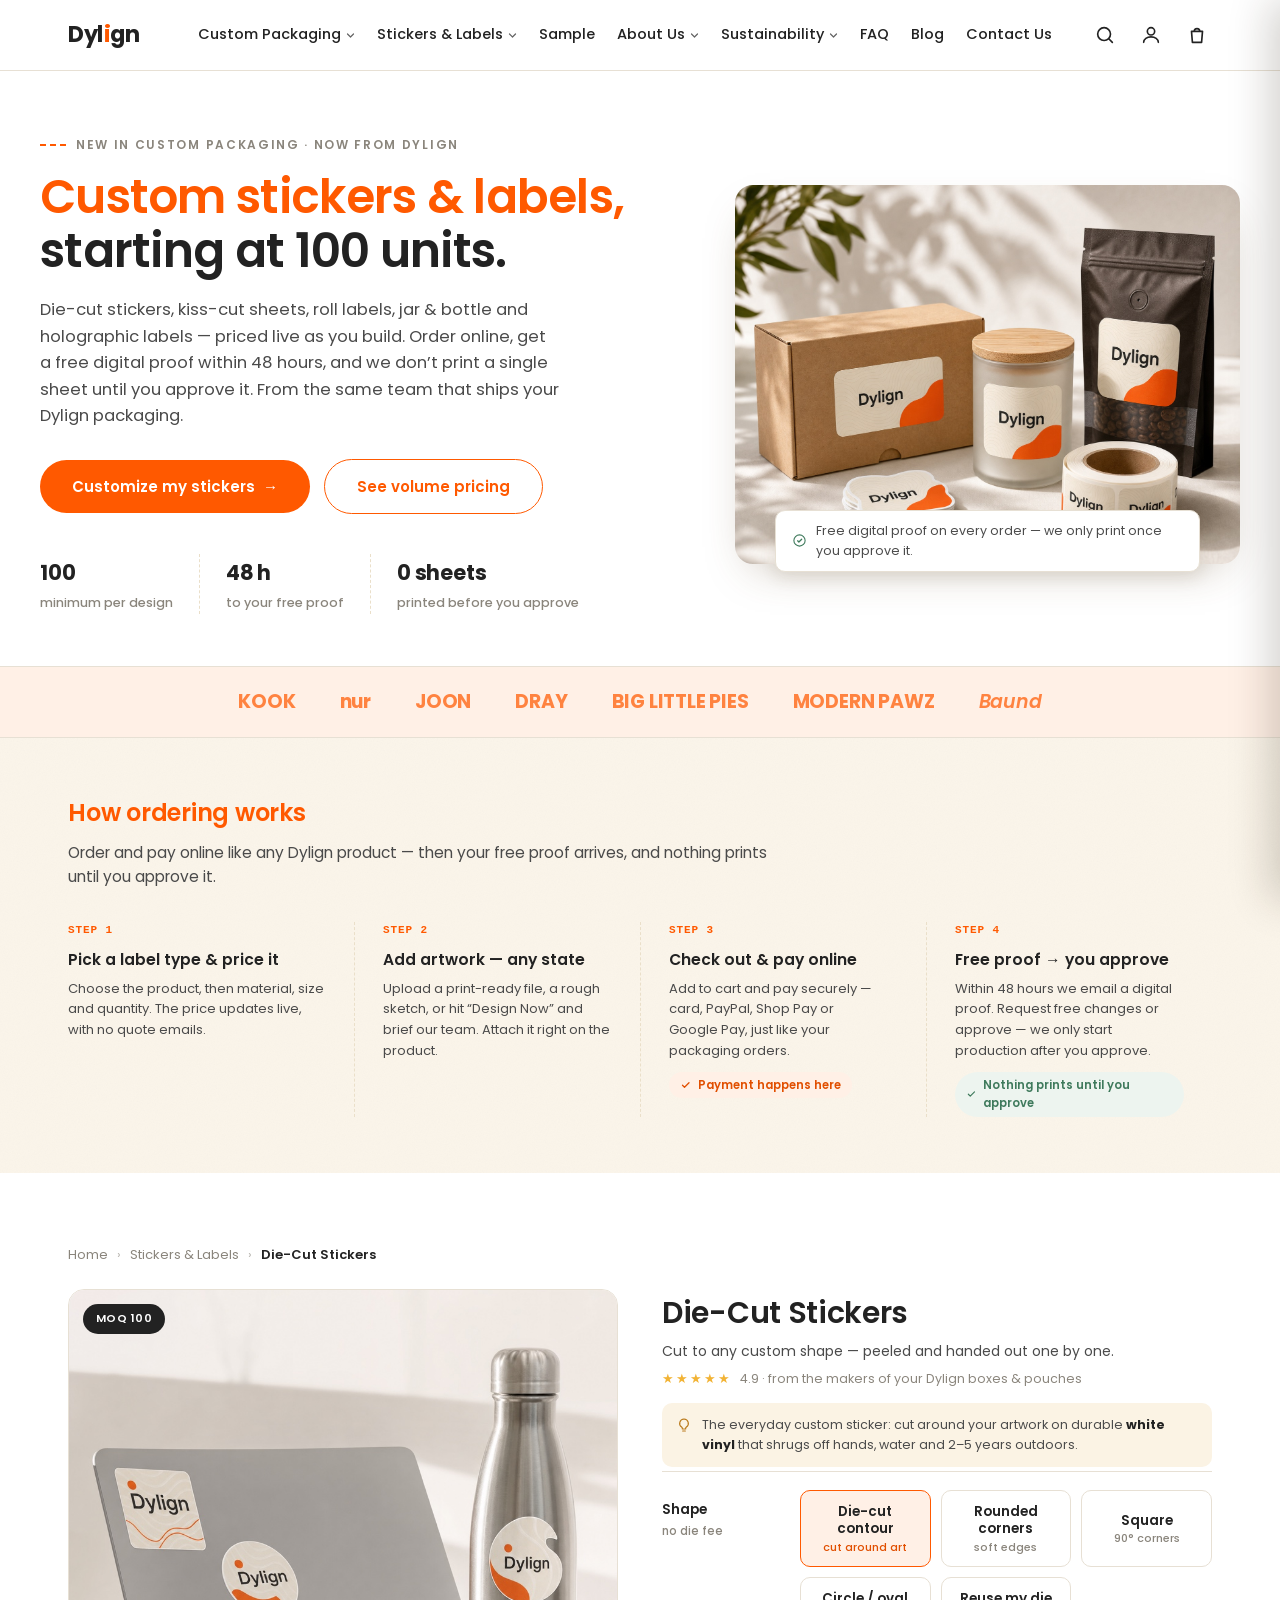
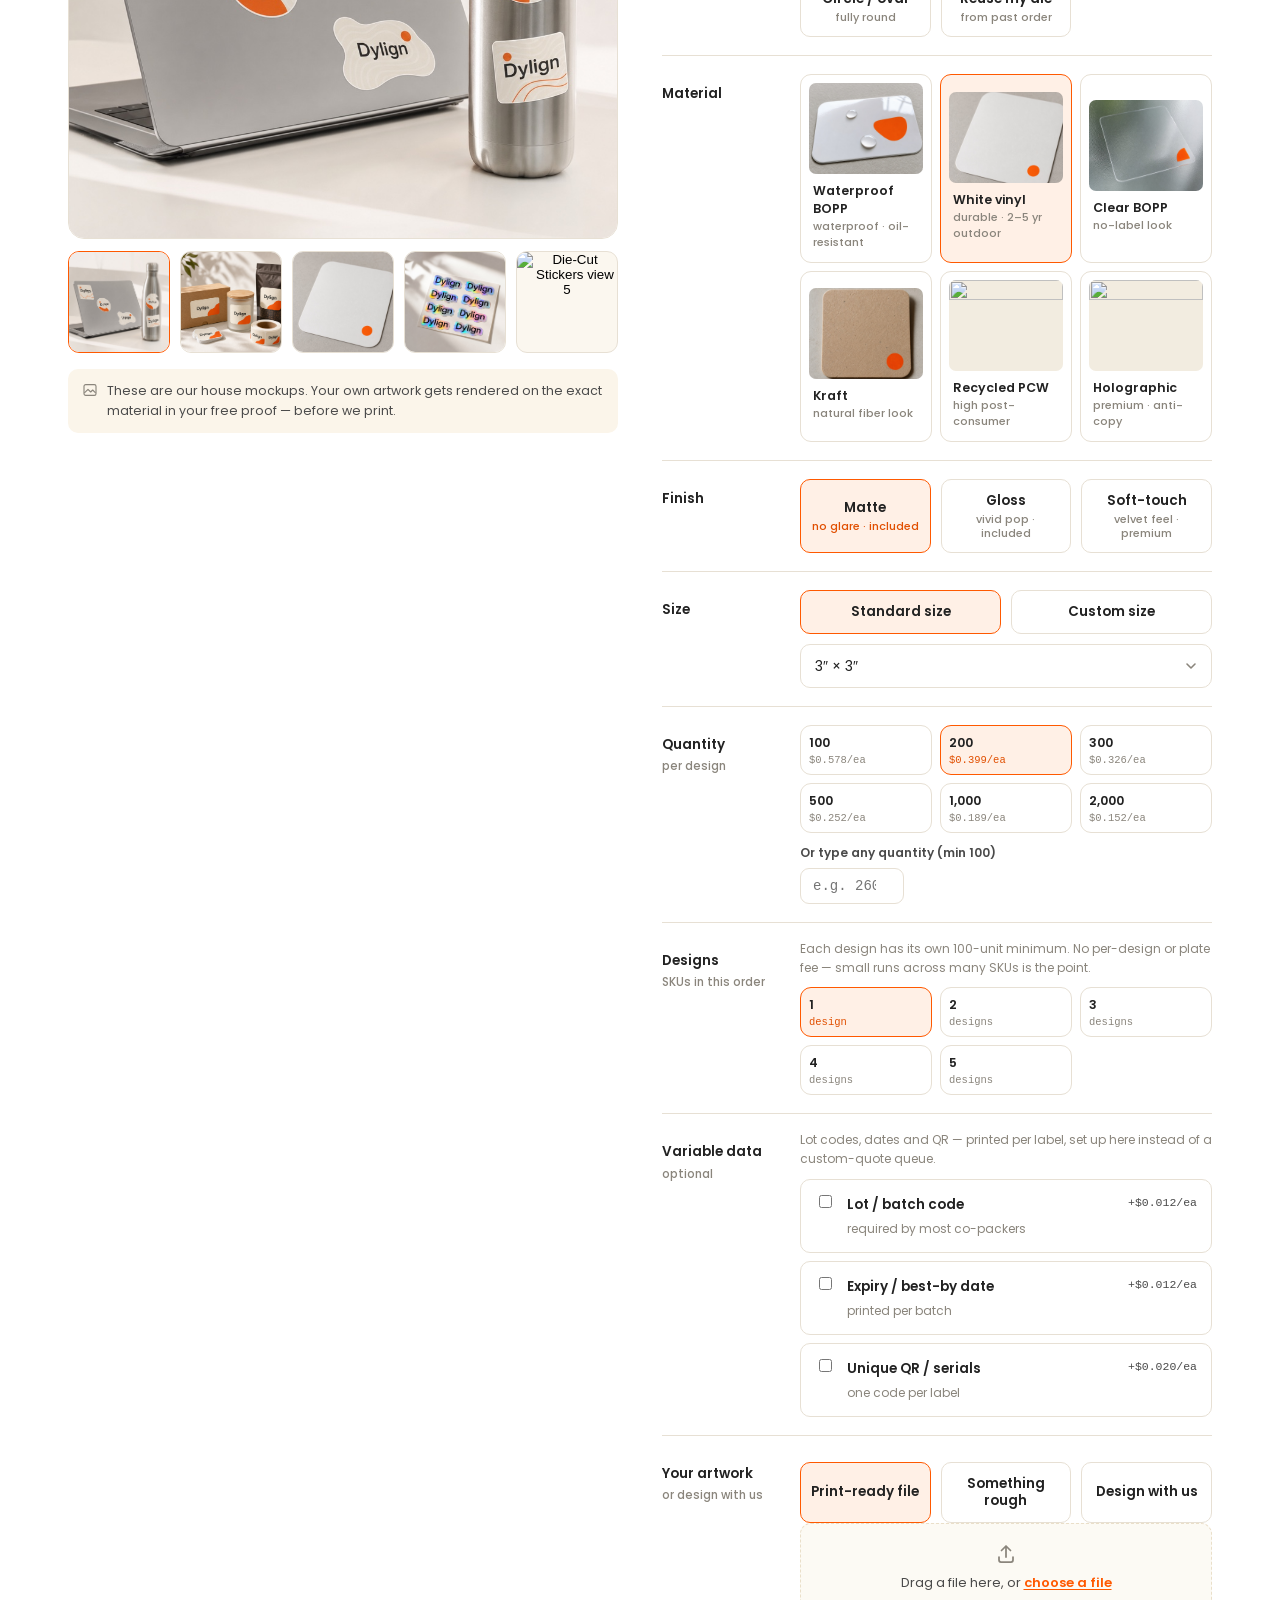
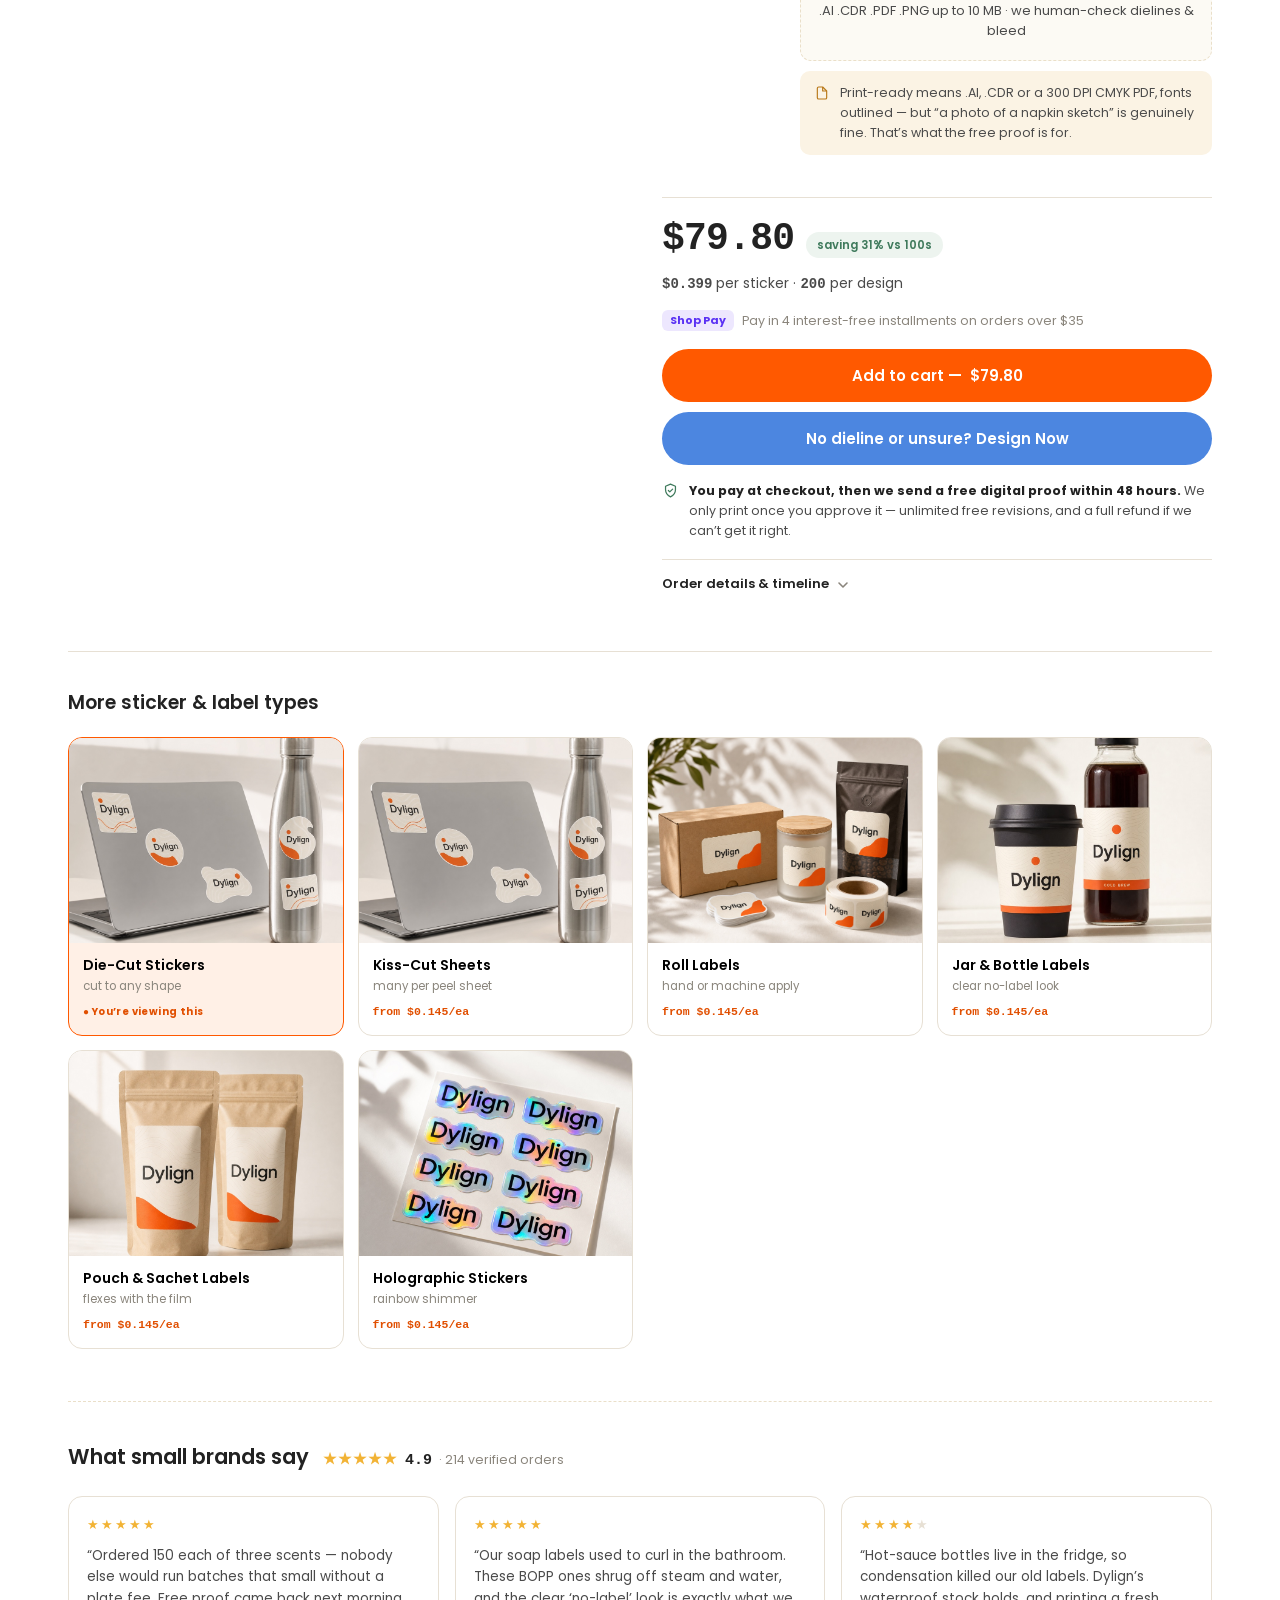
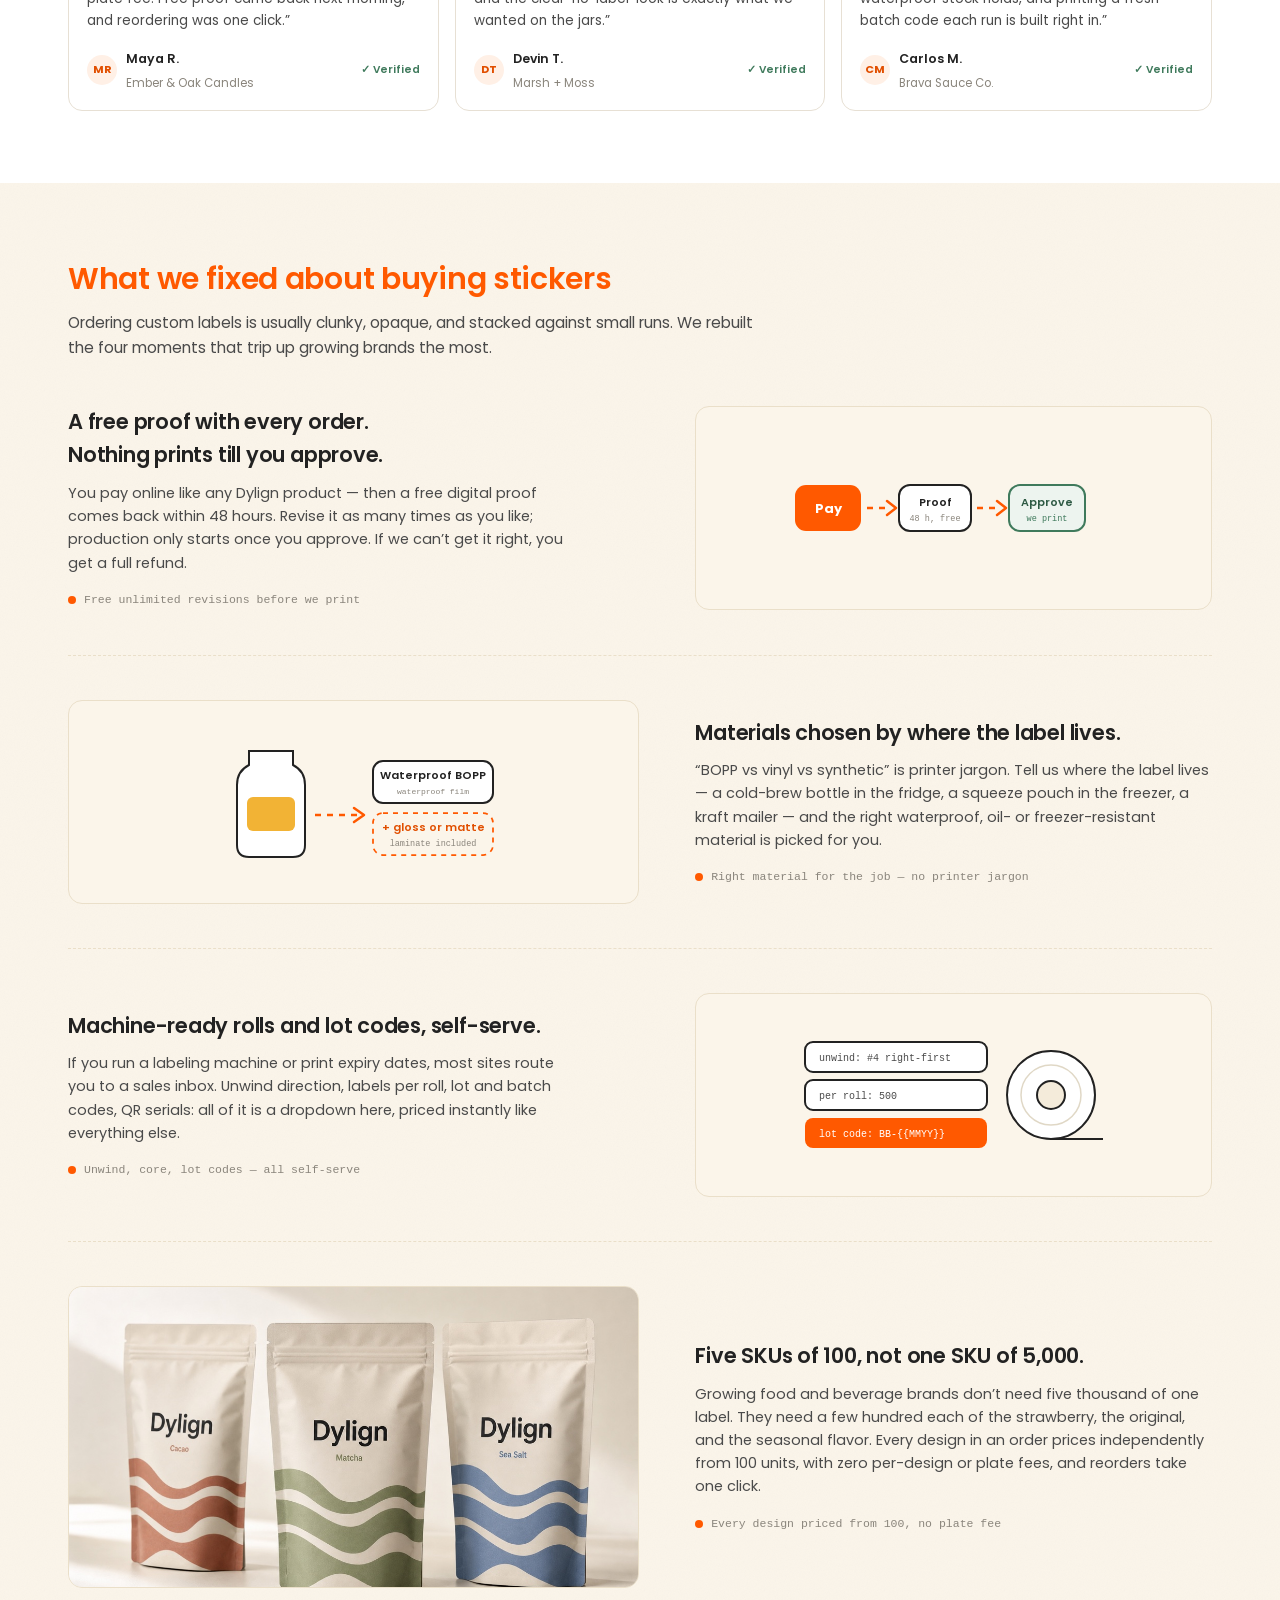
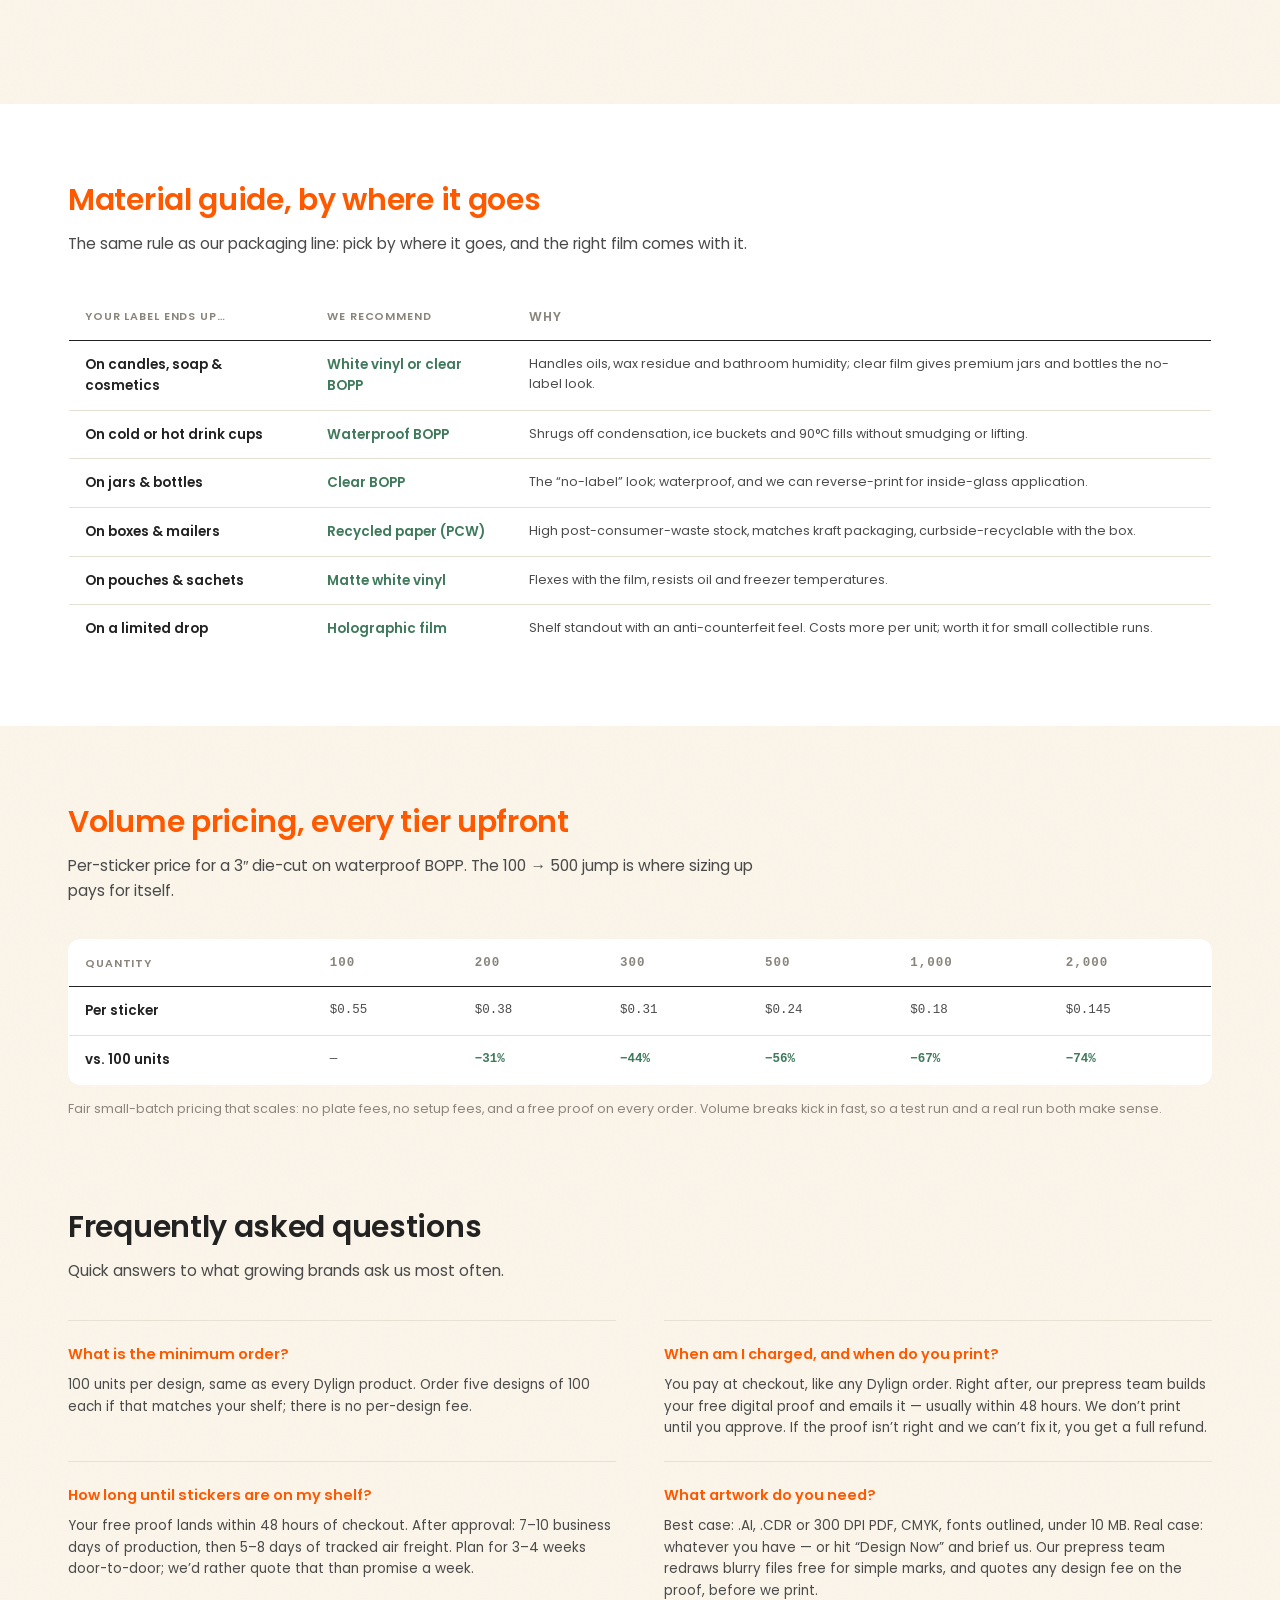
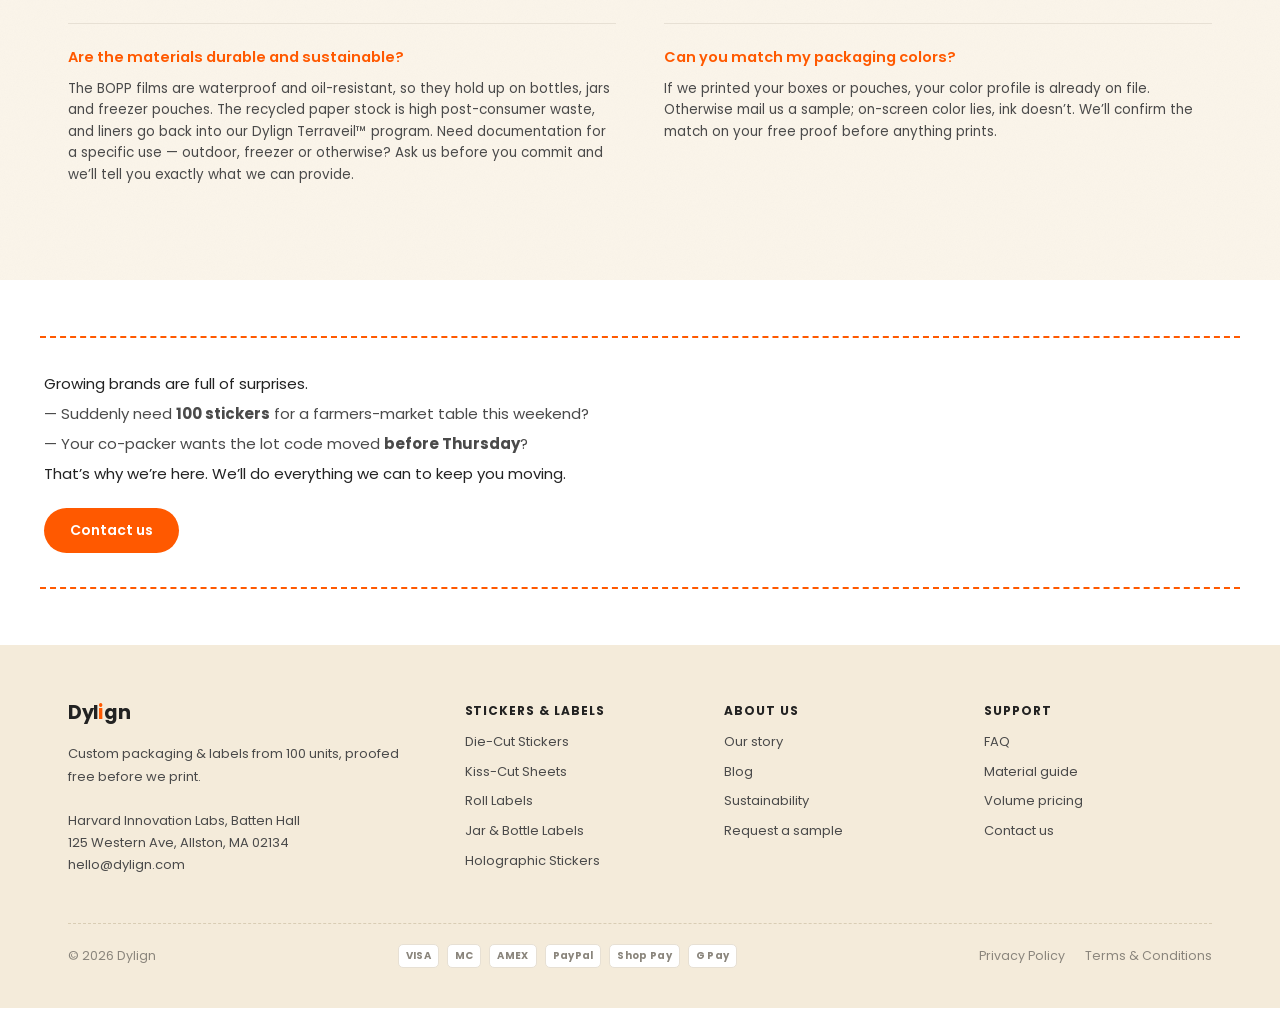
==== index.html @ 24eaeaa7 "Dylign 美国市场进入策略报告网页 + 内嵌竞品交互看板 - report.html: 响应式报告主页（McKinsey 风格编辑排版，含阅读进度、章节导航） - 内嵌竞品购买流程交互看板作为子页" ====
<!DOCTYPE html>
<html lang="en">
<head>
<meta charset="UTF-8" />
<meta name="viewport" content="width=device-width, initial-scale=1.0" />
<title>Custom Stickers &amp; Labels — Dylign</title>
<meta name="description" content="Custom stickers and labels from 100 units. Priced live, ordered online, then proofed free within 48 hours — we don't print until you approve. From the team behind your Dylign packaging." />
<meta name="theme-color" content="#FF5900" />
<meta property="og:type" content="website" />
<meta property="og:title" content="Custom Stickers &amp; Labels — Dylign" />
<meta property="og:description" content="Die-cut stickers, kiss-cut sheets, roll labels, jar &amp; bottle labels and holographic stickers from 100 units. Order online, free 48-hour proof, nothing prints until you approve." />
<link rel="icon" href="data:image/svg+xml,%3Csvg xmlns='http://www.w3.org/2000/svg' viewBox='0 0 32 32'%3E%3Crect x='4' y='4' width='24' height='24' rx='7' fill='%23FF5900'/%3E%3Ccircle cx='16' cy='16' r='4.5' fill='%23FBF5EA'/%3E%3C/svg%3E" />
<link rel="preconnect" href="https://fonts.googleapis.com">
<link rel="preconnect" href="https://fonts.gstatic.com" crossorigin>
<link href="https://fonts.googleapis.com/css2?family=Poppins:wght@400;500;600;700&display=swap" rel="stylesheet">
<style>
  :root{
    --orange:#FF5900;--orange-deep:#E14F00;--orange-soft:#FFF0E6;
    --ink:#222222;--ink-2:#4A4A4A;--ink-3:#8A857C;
    --cream:#FBF5EA;--cream-2:#F4EBDA;--line:#E7E0D4;--line-warm:#EADFC9;
    --sage:#8FA05E;--amber:#F2B335;--ok:#3F7A5C;--blue:#4C86E0;--blue-deep:#3C6FC0;
    --mono:ui-monospace,"SF Mono","Cascadia Code",Menlo,Consolas,monospace;
    --ease:cubic-bezier(0.16,1,0.3,1);--shadow:0 6px 16px rgba(90,68,38,.10);
  }
  *{box-sizing:border-box}
  html{scroll-behavior:smooth}
  html,body{margin:0;padding:0}
  .skip{position:fixed;left:12px;top:-48px;z-index:100;background:var(--ink);color:#fff;text-decoration:none;padding:9px 16px;border-radius:8px;font-size:13px;font-weight:600;transition:top .2s var(--ease)}
  .skip:focus{top:12px;outline:2px solid var(--orange);outline-offset:2px}
  body{font-family:'Poppins',-apple-system,BlinkMacSystemFont,"Segoe UI",Arial,sans-serif;color:var(--ink);background:#fff;line-height:1.6;font-size:15px;-webkit-font-smoothing:antialiased}
  a{color:inherit}
  .wrap{max-width:1200px;margin:0 auto;padding:0 28px}
  ::selection{background:var(--orange-soft)}

  /* buttons */
  .btn{display:inline-flex;align-items:center;justify-content:center;gap:8px;border:0;cursor:pointer;font-family:inherit;font-weight:600;font-size:14px;border-radius:999px;padding:12px 26px;transition:background .2s var(--ease),color .2s var(--ease),border-color .2s var(--ease),transform .12s var(--ease)}
  .btn:active{transform:scale(.98)}
  .btn:focus-visible{outline:2px solid var(--orange);outline-offset:3px}
  .btn-solid{background:var(--orange);color:#fff}
  .btn-solid:hover{background:var(--orange-deep)}
  .btn-line{background:#fff;color:var(--orange);border:1.5px solid var(--orange)}
  .btn-line:hover{background:var(--orange-soft)}
  .btn-ghost{background:transparent;color:var(--ink-2);border:1.5px solid var(--line)}
  .btn-ghost:hover{border-color:var(--ink-3);color:var(--ink)}
  .btn-dark{background:var(--ink);color:#fff}
  .btn-dark:hover{background:#000}
  .btn-lg{padding:15px 32px;font-size:15px}
  .btn-block{width:100%}
  .arrow{transition:transform .25s var(--ease)}
  .btn:hover .arrow{transform:translateX(3px)}

  /* nav */
  nav.top{position:sticky;top:0;z-index:60;background:rgba(255,255,255,.94);backdrop-filter:saturate(160%) blur(10px);border-bottom:1px solid var(--line)}
  .nav-in{display:flex;align-items:center;gap:22px;height:70px}
  .logo{font-weight:700;font-size:26px;letter-spacing:-.02em;color:var(--ink);text-decoration:none;display:inline-flex;align-items:center;flex:none}
  .logo svg{height:26px;width:auto;display:block}
  .nav-links{display:flex;align-items:center;gap:22px;font-size:14.5px;font-weight:500;color:var(--ink);margin-left:6px}
  .nav-item{position:relative;display:inline-flex;align-items:center}
  .nav-item > a{text-decoration:none;transition:color .2s;display:inline-flex;align-items:center;gap:5px;white-space:nowrap;padding:24px 0;color:var(--ink)}
  .nav-item > a:hover{color:var(--orange)}
  .nav-item .caret{width:9px;height:9px;opacity:.7;transition:transform .2s var(--ease)}
  .nav-item.has-menu:hover .caret,.nav-item.has-menu:focus-within .caret{transform:rotate(180deg)}
  .nav-menu{position:absolute;top:100%;left:-14px;min-width:236px;background:#fff;border:1px solid var(--line);border-radius:14px;box-shadow:0 20px 44px -14px rgba(90,68,38,.28);padding:10px;display:none;z-index:70}
  .nav-menu::before{content:"";position:absolute;top:-12px;left:0;right:0;height:12px}
  .nav-item.has-menu:hover .nav-menu,.nav-item.has-menu:focus-within .nav-menu{display:block;animation:menuin .16s var(--ease)}
  @keyframes menuin{from{opacity:0;transform:translateY(-4px)}to{opacity:1;transform:none}}
  .nav-menu a{display:block;padding:9px 12px;border-radius:9px;font-size:14px;font-weight:500;color:var(--ink);text-decoration:none;white-space:nowrap}
  .nav-menu a:hover{background:var(--orange-soft);color:var(--orange-deep)}
  .nav-menu a small{display:block;font-size:11.5px;color:var(--ink-3);font-weight:400;margin-top:1px}
  .nav-menu a:hover small{color:var(--orange-deep);opacity:.8}
  .nav-menu .nm-head{font-size:10.5px;font-weight:600;letter-spacing:.09em;text-transform:uppercase;color:var(--ink-3);padding:6px 12px 8px}
  .nav-icons{display:flex;align-items:center;gap:16px;margin-left:auto;flex:none}
  .nav-icons button{background:none;border:0;padding:4px;cursor:pointer;color:var(--ink);display:inline-flex;border-radius:8px;position:relative}
  .nav-icons button:hover{color:var(--orange)}
  .nav-icons button:focus-visible{outline:2px solid var(--orange);outline-offset:2px}
  .nav-icons svg{width:22px;height:22px}
  .cart-badge{position:absolute;top:-3px;right:-4px;min-width:17px;height:17px;padding:0 4px;border-radius:999px;background:var(--orange);color:#fff;font-size:10.5px;font-weight:700;line-height:17px;text-align:center;display:none}
  .cart-badge.show{display:block}
  @media(max-width:1080px){.nav-links{display:none}}
  @media(max-width:560px){.wrap{padding:0 18px}.nav-in{gap:14px;height:62px}.logo svg{height:23px}}

  /* hero */
  .hero{padding:64px 0 52px;display:grid;grid-template-columns:1.12fr .88fr;gap:52px;align-items:center}
  .eyebrow{font-size:12px;font-weight:600;letter-spacing:.14em;text-transform:uppercase;color:var(--ink-3);margin:0 0 16px;display:flex;align-items:center;gap:10px}
  .eyebrow::before{content:"";width:26px;height:0;border-top:2px dashed var(--orange)}
  h1{font-size:47px;line-height:1.14;font-weight:600;letter-spacing:-.015em;margin:0 0 20px;color:var(--orange);text-wrap:balance}
  h1 span{color:var(--ink)}
  .hero .sub{font-size:16.5px;color:var(--ink-2);max-width:34em;margin:0 0 30px;text-wrap:pretty}
  .cta-row{display:flex;gap:14px;align-items:center;flex-wrap:wrap}
  .hero-facts{display:flex;gap:0;margin-top:40px;flex-wrap:wrap}
  .hero-facts div{padding:2px 26px 0 0;margin-right:26px;border-right:1px dashed var(--line-warm)}
  .hero-facts div:last-child{border-right:0;margin-right:0;padding-right:0}
  .hero-facts b{display:block;font-size:21px;font-weight:700;color:var(--ink);letter-spacing:-.01em}
  .hero-facts small{font-size:12.5px;color:var(--ink-3);font-weight:500}
  .hero-art{position:relative}
  .hero-art img{width:100%;height:auto;display:block;border-radius:18px;box-shadow:0 18px 44px -20px rgba(94,68,32,.4)}
  .hero-note{position:absolute;bottom:-8px;left:8%;right:8%;background:#fff;border:1px solid var(--line);border-radius:10px;box-shadow:var(--shadow);padding:10px 16px;font-size:12.5px;color:var(--ink-2);display:flex;gap:9px;align-items:center}
  .hero-note svg{width:15px;height:15px;flex:none}
  @media(max-width:960px){.hero{grid-template-columns:1fr;gap:40px;padding:44px 0 32px}h1{font-size:34px}}
  @media(max-width:560px){.hero{padding:32px 0 24px}h1{font-size:29px}.hero .sub{font-size:15.5px}.hero-facts{display:grid;grid-template-columns:repeat(3,1fr);gap:14px;margin-top:30px}.hero-facts div{border-right:0;padding:0;margin:0}.hero-facts b{font-size:17px}.hero-facts small{font-size:11px}}

  .rise{opacity:0;transform:translateY(14px);animation:rise .7s var(--ease) forwards;animation-delay:calc(var(--i,0)*90ms)}
  @keyframes rise{to{opacity:1;transform:none}}
  @media(prefers-reduced-motion:reduce){.rise{animation:none;opacity:1;transform:none}html{scroll-behavior:auto}.toast.show{animation:none}.btn,.chip,.path,.checkrow,.price,.seg-btn,.nav-menu{transition:none;animation:none}}

  /* brand strip */
  .brandstrip{background:var(--orange-soft);border-top:1px solid var(--line);border-bottom:1px solid var(--line)}
  .brandstrip .wrap{display:flex;align-items:center;justify-content:center;gap:12px 44px;flex-wrap:wrap;padding-top:20px;padding-bottom:20px}
  .brandstrip .bl{font-weight:700;font-size:19px;color:var(--orange);opacity:.72;letter-spacing:-.01em;white-space:nowrap}
  .brandstrip .bl.script{font-style:italic;font-weight:600}
  @media(max-width:560px){.brandstrip .bl{font-size:16px}.brandstrip .wrap{gap:10px 26px}}

  section.band{padding:72px 0}
  section.band.cream{background-color:var(--cream);background-image:url("data:image/svg+xml,%3Csvg xmlns='http://www.w3.org/2000/svg' width='120' height='120'%3E%3Cfilter id='n'%3E%3CfeTurbulence type='fractalNoise' baseFrequency='0.9' numOctaves='2' stitchTiles='stitch'/%3E%3CfeColorMatrix type='saturate' values='0'/%3E%3C/filter%3E%3Crect width='100%25' height='100%25' filter='url(%23n)' opacity='0.045'/%3E%3C/svg%3E")}
  .sec-head{margin:0 0 8px;font-size:30px;font-weight:600;letter-spacing:-.01em;color:var(--orange);text-wrap:balance}
  .sec-head.ink{color:var(--ink)}
  .sec-sub{color:var(--ink-2);font-size:15.5px;max-width:46em;margin:0 0 36px;text-wrap:pretty}
  @media(max-width:680px){section.band{padding:52px 0}.sec-head{font-size:24px}.sec-sub{font-size:14.5px;margin-bottom:28px}}

  /* flow strip */
  .flowstrip{display:grid;grid-template-columns:repeat(4,1fr);gap:0;margin-top:8px}
  .fstep{position:relative;padding:0 28px 0 0}
  .fstep + .fstep{padding-left:28px;border-left:1px dashed var(--line-warm)}
  .fstep .k{font-family:var(--mono);font-size:11px;font-weight:700;color:var(--orange);letter-spacing:.08em;margin-bottom:8px;display:block}
  .fstep h4{margin:0 0 6px;font-size:15.5px;font-weight:600}
  .fstep p{margin:0;font-size:13px;color:var(--ink-2)}
  .fstep .pay-flag{display:inline-flex;align-items:center;gap:6px;margin-top:10px;font-size:11.5px;font-weight:600;color:var(--orange-deep);background:var(--orange-soft);border-radius:999px;padding:4px 11px}
  .fstep .ok-flag{display:inline-flex;align-items:center;gap:6px;margin-top:10px;font-size:11.5px;font-weight:600;color:var(--ok);background:#EDF4EF;border-radius:999px;padding:4px 11px}
  @media(max-width:900px){.flowstrip{grid-template-columns:1fr 1fr;row-gap:26px}.fstep:nth-child(3){border-left:0;padding-left:0}}
  @media(max-width:560px){.flowstrip{grid-template-columns:1fr}.fstep + .fstep{border-left:0;padding-left:0;border-top:1px dashed var(--line-warm);padding-top:22px}.fstep{padding-right:0}}

  /* breadcrumb */
  .crumb{display:flex;align-items:center;gap:9px;font-size:13px;color:var(--ink-3);margin:0 0 24px;flex-wrap:wrap}
  .crumb a{text-decoration:none;color:var(--ink-3)}
  .crumb a:hover{color:var(--orange)}
  .crumb .sep{opacity:.6}
  .crumb .cur{color:var(--ink);font-weight:600}

  /* PDP */
  .pdp{display:grid;grid-template-columns:minmax(0,1fr) minmax(0,1fr);gap:44px;align-items:start}
  @media(max-width:900px){.pdp{grid-template-columns:1fr;gap:28px}}
  .gallery{position:sticky;top:88px}
  @media(max-width:900px){.gallery{position:static}}
  .gallery-main{position:relative;border:1px solid var(--line);border-radius:16px;overflow:hidden;background:#FBF7EF;aspect-ratio:1/1}
  .gallery-main img{width:100%;height:100%;object-fit:cover;display:block}
  .gallery-tag{position:absolute;top:14px;left:14px;background:var(--ink);color:#fff;font-size:11px;font-weight:600;letter-spacing:.04em;border-radius:999px;padding:6px 13px}
  .gallery-thumbs{display:grid;grid-template-columns:repeat(5,1fr);gap:10px;margin-top:12px}
  .thumb{border:1.5px solid var(--line);border-radius:11px;overflow:hidden;background:#FBF7EF;cursor:pointer;padding:0;aspect-ratio:1/1;transition:border-color .18s var(--ease)}
  .thumb img{width:100%;height:100%;object-fit:cover;display:block}
  .thumb:hover{border-color:var(--ink-3)}
  .thumb.sel{border-color:var(--orange)}
  .thumb:focus-visible{outline:2px solid var(--orange);outline-offset:2px}
  .gallery-note{display:flex;gap:9px;align-items:flex-start;margin-top:16px;font-size:12.5px;color:var(--ink-2);background:var(--cream);border-radius:10px;padding:12px 14px}
  .gallery-note svg{width:16px;height:16px;flex:none;margin-top:1px}

  .config .prod-title{margin:0 0 3px;font-size:30px;font-weight:600;letter-spacing:-.01em}
  .config .prod-lede{margin:0 0 6px;font-size:14px;color:var(--ink-2)}
  .config .prod-rating{display:flex;align-items:center;gap:8px;font-size:12.5px;color:var(--ink-3);margin:0 0 4px}
  .config .prod-rating .stars{color:var(--amber);letter-spacing:2px}

  .opt-row{display:grid;grid-template-columns:120px 1fr;gap:18px;align-items:start;padding:18px 0;border-top:1px solid var(--line)}
  .opt-label{font-size:13.5px;font-weight:600;color:var(--ink);padding-top:9px}
  .opt-label .sub{display:block;font-weight:500;font-size:11.5px;color:var(--ink-3);margin-top:2px}
  .opt-control{min-width:0}
  .opt-help{font-size:12px;color:var(--ink-3);margin:-2px 0 10px}
  @media(max-width:560px){.opt-row{grid-template-columns:1fr;gap:9px}.opt-label{padding-top:0}}

  .seg{display:grid;grid-auto-flow:column;grid-auto-columns:1fr;gap:10px}
  .seg.wrap2{grid-auto-flow:row;grid-template-columns:1fr 1fr}
  .seg.wrap3{grid-auto-flow:row;grid-template-columns:repeat(3,1fr)}
  .seg-btn{font-family:inherit;font-size:13.5px;font-weight:600;color:var(--ink);background:#fff;border:1.5px solid var(--line);border-radius:10px;padding:12px 10px;cursor:pointer;text-align:center;line-height:1.3;transition:border-color .16s var(--ease),background .16s var(--ease),transform .12s var(--ease)}
  .seg-btn small{display:block;font-weight:500;font-size:11px;color:var(--ink-3);margin-top:2px}
  .seg-btn:hover{border-color:var(--ink-3)}
  .seg-btn:active{transform:scale(.98)}
  .seg-btn:focus-visible{outline:2px solid var(--orange);outline-offset:2px}
  .seg-btn.sel{border-color:var(--orange);background:var(--orange-soft)}
  .seg-btn.sel small{color:var(--orange-deep)}

  .chips{display:grid;grid-template-columns:repeat(3,1fr);gap:8px}
  @media(max-width:520px){.chips{grid-template-columns:repeat(2,1fr)}}
  .chip{font-family:inherit;text-align:left;background:#fff;border:1.5px solid var(--line);border-radius:11px;padding:8px;cursor:pointer;font-size:12.5px;font-weight:600;color:var(--ink);transition:border-color .16s var(--ease),background .16s var(--ease),transform .12s var(--ease)}
  .chip small{display:block;font-weight:500;font-size:11px;color:var(--ink-3);margin-top:1px;line-height:1.4}
  .chip:hover{border-color:var(--ink-3)}
  .chip:active{transform:scale(.98)}
  .chip:focus-visible{outline:2px solid var(--orange);outline-offset:2px}
  .chip.sel{border-color:var(--orange);background:var(--orange-soft)}
  .chip .chip-txt{display:block;padding:2px 4px 4px}
  .chip .price-hint{display:block;font-family:var(--mono);font-size:10.5px;font-weight:500;color:var(--ink-3);margin-top:2px}
  .chip.sel .price-hint{color:var(--orange-deep)}
  .chip-img{display:block;width:100%;aspect-ratio:5/4;object-fit:cover;border-radius:7px;margin-bottom:6px;background:#F2ECE0}
  .chips.mini{grid-template-columns:repeat(3,1fr)}
  .chip.mini{padding:11px 8px;text-align:center}
  .chip.mini .n{font-family:var(--mono);font-size:14px;display:block}

  .hint-box{background:#FBF3E4;border:0;border-radius:10px;padding:12px 14px;font-size:12.5px;color:var(--ink-2);display:flex;gap:10px;align-items:flex-start}
  .hint-box svg{width:16px;height:16px;flex:none;margin-top:2px}
  .hint-box b{color:var(--ink)}

  .field{display:flex;flex-direction:column;gap:6px}
  .field label{font-size:12px;font-weight:600;color:var(--ink-2)}
  .field-row{display:flex;gap:12px;align-items:flex-end;flex-wrap:wrap}
  .field input[type=number]{font-family:var(--mono);font-size:14px;color:var(--ink);background:#fff;border:1.5px solid var(--line);border-radius:9px;padding:9px 12px;width:104px;transition:border-color .2s}
  select.sel-input{font-family:inherit;font-size:14px;color:var(--ink);background:#fff;border:1.5px solid var(--line);border-radius:10px;padding:11px 14px;width:100%;cursor:pointer;appearance:none;-webkit-appearance:none;background-image:url("data:image/svg+xml,%3Csvg xmlns='http://www.w3.org/2000/svg' width='12' height='12' viewBox='0 0 12 12'%3E%3Cpath d='M2 4l4 4 4-4' stroke='%238A857C' stroke-width='1.6' fill='none' stroke-linecap='round' stroke-linejoin='round'/%3E%3C/svg%3E");background-repeat:no-repeat;background-position:right 14px center;padding-right:36px;transition:border-color .2s}
  .field input:focus,select.sel-input:focus{outline:none;border-color:var(--orange)}
  .field .err{font-size:11.5px;color:#AE4130;display:none}
  .field.bad input{border-color:#AE4130}
  .field.bad .err{display:block}
  .x-sep{font-size:13px;color:var(--ink-3);padding-bottom:12px}

  .check-list{display:flex;flex-direction:column;gap:8px}
  .checkrow{display:flex;align-items:flex-start;gap:12px;background:#fff;border:1.5px solid var(--line);border-radius:10px;padding:12px 14px;cursor:pointer;transition:border-color .16s var(--ease),background .16s var(--ease)}
  .checkrow:hover{border-color:var(--ink-3)}
  .checkrow.sel{border-color:var(--orange);background:var(--orange-soft)}
  .checkrow input{margin-top:3px;accent-color:var(--orange)}
  .vd-item{display:flex;flex-direction:column}
  .vd-field{margin:8px 0 2px 38px;display:flex;flex-direction:column;gap:6px;animation:fadein .25s var(--ease)}
  .vd-field label{font-size:11.5px;font-weight:600;color:var(--ink-2)}
  .vd-field input,.vd-field select{font-family:var(--mono);font-size:13px;color:var(--ink);background:#fff;border:1.5px solid var(--line);border-radius:9px;padding:9px 12px;width:100%;max-width:340px;transition:border-color .2s}
  .vd-field select{font-family:inherit}
  .vd-field input:focus,.vd-field select:focus{outline:none;border-color:var(--orange)}
  .vd-field input::placeholder{color:#B8B2A6}
  .checkrow .t{font-size:13.5px;font-weight:600}
  .checkrow .d{font-size:12px;color:var(--ink-3);font-weight:400}
  .checkrow .fee{margin-left:auto;font-family:var(--mono);font-size:11.5px;color:var(--ink-2);white-space:nowrap;padding-top:2px}
  @keyframes fadein{from{opacity:0;transform:translateY(8px)}to{opacity:1;transform:none}}

  .art-block{margin-top:8px}
  .art-block h5{margin:0 0 8px;font-size:12.5px;font-weight:600;display:flex;align-items:center;gap:9px;flex-wrap:wrap}
  .art-block h5 .dn{font-family:var(--mono);font-size:10px;color:var(--orange);background:var(--orange-soft);border-radius:999px;padding:3px 9px}
  .art-drop{display:flex;flex-direction:column;align-items:center;gap:7px;text-align:center;border:1.5px dashed var(--line-warm);border-radius:11px;padding:18px 16px;background:#FCFAF4}
  .art-drop svg{width:24px;height:24px}
  .art-drop > span{font-size:13px;color:var(--ink-2)}
  .art-choose{background:none;border:0;padding:0;font:inherit;font-weight:600;color:var(--orange);cursor:pointer;text-decoration:underline;text-underline-offset:2px}
  .art-choose:hover{color:var(--orange-deep)}
  .art-hint{font-size:11.5px;color:var(--ink-3)}
  .art-file{display:flex;align-items:center;gap:10px;background:#EDF4EF;border-radius:10px;padding:11px 14px;font-size:13px}
  .art-file svg{width:17px;height:17px;flex:none}
  .art-file .af-name{font-weight:600;color:var(--ink);overflow:hidden;text-overflow:ellipsis;white-space:nowrap}
  .art-file .af-size{font-family:var(--mono);font-size:11.5px;color:var(--ink-3);flex:none}
  .art-file .af-remove{margin-left:auto;flex:none;background:none;border:0;font-size:20px;line-height:1;color:var(--ink-3);cursor:pointer;padding:0 2px}
  .art-file .af-remove:hover{color:#AE4130}
  .art-brief{display:flex;flex-direction:column;gap:6px;margin-top:8px}
  .art-brief label{font-size:11.5px;font-weight:600;color:var(--ink-2)}
  .art-brief textarea{width:100%;font-family:inherit;font-size:13.5px;border:1.5px solid var(--line);border-radius:10px;padding:11px 13px;min-height:64px;resize:vertical;color:var(--ink)}
  .art-brief textarea:focus{outline:none;border-color:var(--orange)}
  .art-design{display:flex;gap:11px;align-items:flex-start;background:#EEF4FC;border:1px solid #D5E3F6;border-radius:10px;padding:12px 14px;font-size:12.5px;color:#2E4E7E;margin-top:8px}
  .art-design svg{width:17px;height:17px;flex:none;margin-top:1px}
  .art-design b{color:#20437A}

  .buybox{margin-top:24px;padding-top:22px;border-top:1px solid var(--line)}
  .price-line{display:flex;align-items:baseline;gap:12px;flex-wrap:wrap}
  .price{font-family:var(--mono);font-size:38px;font-weight:700;letter-spacing:-.02em;line-height:1;transition:color .3s}
  .price.bump{color:var(--orange)}
  .price-per{font-size:14px;color:var(--ink-2)}
  .price-per b{font-family:var(--mono);font-weight:600}
  .save-pill{font-size:11.5px;font-weight:600;color:var(--ok);background:#EDF4EF;border-radius:999px;padding:4px 11px}
  .shoppay{display:flex;align-items:center;gap:8px;margin-top:12px;font-size:12.5px;color:var(--ink-3)}
  .shoppay .sp-badge{font-weight:700;color:#5A31F4;background:#EDE7FE;border-radius:6px;padding:2px 8px;font-size:11px}
  .buy-ctas{display:flex;flex-direction:column;gap:10px;margin-top:18px}
  .btn-design{background:var(--blue);color:#fff}
  .btn-design:hover{background:var(--blue-deep)}
  .buy-reassure{display:flex;gap:10px;align-items:flex-start;margin-top:16px;font-size:12.5px;color:var(--ink-2)}
  .buy-reassure svg{width:17px;height:17px;flex:none;margin-top:1px}
  .buy-reassure b{color:var(--ink)}
  details.order-det{margin-top:18px;border-top:1px solid var(--line);padding-top:14px}
  details.order-det summary{cursor:pointer;list-style:none;font-size:13px;font-weight:600;color:var(--ink);display:flex;align-items:center;gap:8px}
  details.order-det summary::-webkit-details-marker{display:none}
  details.order-det summary .chev{width:12px;height:12px;transition:transform .2s var(--ease);color:var(--ink-3)}
  details.order-det[open] summary .chev{transform:rotate(180deg)}
  .q-rows{margin-top:12px;display:flex;flex-direction:column;gap:8px}
  .q-row{display:flex;justify-content:space-between;gap:14px;font-size:13px;color:var(--ink-2)}
  .q-row b{color:var(--ink);font-weight:600;text-align:right}
  .q-row b.num{font-family:var(--mono)}
  .q-row .ok{color:var(--ok)}
  .timeline{margin-top:14px;border-top:1px dashed var(--line-warm);padding-top:14px}
  .timeline .tl-title{font-size:11px;font-weight:600;letter-spacing:.1em;text-transform:uppercase;color:var(--ink-3);margin-bottom:12px}
  .tl-row{display:flex;gap:12px;font-size:12.5px;color:var(--ink-2);padding:0 0 12px 0;position:relative}
  .tl-row:last-child{padding-bottom:0}
  .tl-dot{width:9px;height:9px;border-radius:50%;background:var(--orange);flex:none;margin-top:5px;position:relative}
  .tl-row:not(:last-child) .tl-dot::after{content:"";position:absolute;left:4px;top:11px;bottom:-14px;border-left:1px dashed var(--line-warm)}
  .tl-row b{color:var(--ink);font-weight:600}
  .tl-row .dur{margin-left:auto;font-family:var(--mono);font-size:11px;color:var(--ink-3);white-space:nowrap;padding-top:1px}

  /* other label types cross-sell */
  .more-types{margin-top:56px;border-top:1px solid var(--line);padding-top:36px}
  .more-types h3{margin:0 0 18px;font-size:19px;font-weight:600}
  .type-grid{display:grid;grid-template-columns:repeat(4,1fr);gap:14px}
  @media(max-width:820px){.type-grid{grid-template-columns:repeat(2,1fr)}}
  @media(max-width:460px){.type-grid{grid-template-columns:1fr}}
  .type-card{text-align:left;background:#fff;border:1.5px solid var(--line);border-radius:14px;overflow:hidden;cursor:pointer;padding:0;font-family:inherit;transition:border-color .16s var(--ease),transform .16s var(--ease),box-shadow .16s var(--ease)}
  .type-card:hover{border-color:var(--orange);transform:translateY(-2px);box-shadow:0 12px 26px -16px rgba(94,68,32,.4)}
  .type-card:focus-visible{outline:2px solid var(--orange);outline-offset:2px}
  .type-card img{width:100%;aspect-ratio:4/3;object-fit:cover;display:block;background:#F2ECE0}
  .type-card .tc-body{padding:12px 14px 14px}
  .type-card .tc-name{font-size:14px;font-weight:600;margin:0 0 2px}
  .type-card .tc-desc{font-size:11.5px;color:var(--ink-3);line-height:1.5;margin:0 0 6px}
  .type-card .tc-from{font-family:var(--mono);font-size:11.5px;color:var(--orange-deep);font-weight:600}
  .type-card.cur{border-color:var(--orange);background:var(--orange-soft)}
  .type-card.cur .tc-cur{font-size:10px;font-weight:700;color:var(--orange-deep);letter-spacing:.04em}

  /* cart drawer */
  .drawer-overlay{position:fixed;inset:0;z-index:80;background:rgba(40,30,15,.42);opacity:0;visibility:hidden;transition:opacity .3s var(--ease),visibility .3s var(--ease)}
  .drawer-overlay.open{opacity:1;visibility:visible}
  .drawer{position:fixed;top:0;right:0;bottom:0;z-index:81;width:min(420px,92vw);background:#fff;box-shadow:-10px 0 40px rgba(40,30,15,.2);transform:translateX(100%);transition:transform .32s var(--ease);display:flex;flex-direction:column}
  .drawer.open{transform:none}
  .drawer-head{display:flex;align-items:center;justify-content:space-between;padding:22px 24px;border-bottom:1px solid var(--line)}
  .drawer-head h3{margin:0;font-size:20px;font-weight:700}
  .drawer-close{background:none;border:0;cursor:pointer;font-size:24px;line-height:1;color:var(--ink-3);padding:2px 6px}
  .drawer-close:hover{color:var(--ink)}
  .drawer-body{flex:1;overflow-y:auto;padding:20px 24px}
  .cart-empty{color:var(--ink-3);font-size:14px;text-align:center;padding:40px 0}
  .cart-line{display:flex;gap:14px;padding:16px 0;border-bottom:1px solid var(--line)}
  .cart-line:first-child{padding-top:0}
  .cart-thumb{width:74px;height:74px;border-radius:10px;object-fit:cover;flex:none;background:#F2ECE0;border:1px solid var(--line)}
  .cart-info{flex:1;min-width:0}
  .cart-info .ci-name{font-size:14.5px;font-weight:600;margin:0 0 3px}
  .cart-info .ci-spec{font-size:12px;color:var(--ink-3);line-height:1.5;margin:0 0 8px}
  .cart-info .ci-foot{display:flex;align-items:center;gap:12px}
  .qty-step{display:inline-flex;align-items:center;border:1.5px solid var(--line);border-radius:8px;overflow:hidden}
  .qty-step button{background:#FAF6EC;border:0;width:28px;height:28px;cursor:pointer;font-size:15px;color:var(--ink-2);line-height:1}
  .qty-step button:hover{background:#F2E9D6}
  .qty-step span{min-width:30px;text-align:center;font-family:var(--mono);font-size:13px}
  .ci-remove{background:none;border:0;font-size:12px;color:var(--ink-3);cursor:pointer;text-decoration:underline;text-underline-offset:2px}
  .ci-remove:hover{color:#AE4130}
  .cart-price{font-family:var(--mono);font-weight:600;font-size:14px;flex:none}
  .drawer-foot{border-top:1px solid var(--line);padding:20px 24px;background:#FFFDF9}
  .drawer-note{display:flex;gap:9px;align-items:flex-start;font-size:12px;color:var(--ink-2);background:var(--cream);border-radius:9px;padding:11px 13px;margin-bottom:14px}
  .drawer-note svg{width:15px;height:15px;flex:none;margin-top:1px}
  .cart-subtotal{display:flex;justify-content:space-between;align-items:baseline;margin-bottom:4px}
  .cart-subtotal .cs-l{font-size:14px;font-weight:600}
  .cart-subtotal .cs-v{font-family:var(--mono);font-size:20px;font-weight:700}
  .cart-ship{font-size:12px;color:var(--ink-3);margin-bottom:16px}

  /* full-screen overlays (checkout + confirm) */
  .sheet{position:fixed;inset:0;z-index:90;background:var(--cream);overflow-y:auto;opacity:0;visibility:hidden;transition:opacity .28s var(--ease),visibility .28s var(--ease)}
  .sheet.open{opacity:1;visibility:visible}
  .co-bar{background:#fff;border-bottom:1px solid var(--line)}
  .co-bar-in{display:flex;align-items:center;justify-content:space-between;height:66px;max-width:1080px;margin:0 auto;padding:0 28px}
  .co-back{background:none;border:0;cursor:pointer;color:var(--ink-2);font:inherit;font-size:13.5px;font-weight:600;display:inline-flex;align-items:center;gap:7px}
  .co-back:hover{color:var(--orange)}
  .co-bar-in .logo svg{height:24px}
  .co-grid{max-width:1080px;margin:0 auto;padding:34px 28px 60px;display:grid;grid-template-columns:1.05fr .95fr;gap:52px;align-items:start}
  @media(max-width:820px){.co-grid{grid-template-columns:1fr;gap:32px}}
  .co-form h3{margin:0 0 14px;font-size:17px;font-weight:700}
  .co-express-lbl{text-align:center;font-size:12px;color:var(--ink-3);margin-bottom:12px}
  .co-express-btns{display:grid;grid-template-columns:repeat(3,1fr);gap:10px}
  .xpay{border:0;border-radius:8px;height:44px;cursor:pointer;font-weight:700;font-size:13px;display:flex;align-items:center;justify-content:center;color:#fff}
  .xpay.shop{background:#5A31F4}
  .xpay.pp{background:#FFC439;color:#003087}
  .xpay.gp{background:#000}
  .co-or{display:flex;align-items:center;gap:14px;margin:22px 0;color:var(--ink-3);font-size:12px}
  .co-or::before,.co-or::after{content:"";flex:1;border-top:1px solid var(--line)}
  .co-field{margin-bottom:12px}
  .co-field label{display:block;font-size:12px;font-weight:600;color:var(--ink-2);margin-bottom:6px}
  .co-field input,.co-field select{width:100%;font-family:inherit;font-size:14px;color:var(--ink);background:#fff;border:1.5px solid var(--line);border-radius:9px;padding:12px 13px;transition:border-color .2s}
  .co-field input:focus,.co-field select:focus{outline:none;border-color:var(--orange)}
  .co-field .err{font-size:11.5px;color:#AE4130;display:none;margin-top:5px}
  .co-field.bad input{border-color:#AE4130}
  .co-field.bad .err{display:block}
  .co-two{display:grid;grid-template-columns:1fr 1fr;gap:12px}
  .co-three{display:grid;grid-template-columns:1.4fr 1fr 1fr;gap:12px}
  @media(max-width:480px){.co-three{grid-template-columns:1fr}}
  .co-sectlbl{font-size:15px;font-weight:700;margin:24px 0 12px}
  .co-pay-note{display:flex;gap:8px;align-items:flex-start;font-size:12px;color:var(--ink-3);margin:2px 0 14px}
  .co-pay-note svg{width:15px;height:15px;flex:none;margin-top:1px}
  .co-summary{background:#FFFDF9;border:1px solid var(--line-warm);border-radius:14px;padding:24px;position:sticky;top:22px}
  .co-line{display:flex;gap:14px;padding-bottom:16px;border-bottom:1px solid var(--line);margin-bottom:16px}
  .co-line img{width:64px;height:64px;border-radius:10px;object-fit:cover;flex:none;border:1px solid var(--line)}
  .co-line .cl-name{font-size:14px;font-weight:600;margin:0 0 2px}
  .co-line .cl-spec{font-size:11.5px;color:var(--ink-3);line-height:1.5}
  .co-line .cl-price{margin-left:auto;font-family:var(--mono);font-weight:600;font-size:14px}
  .co-sum-row{display:flex;justify-content:space-between;font-size:13px;color:var(--ink-2);margin-bottom:9px}
  .co-sum-row b{color:var(--ink)}
  .co-total{display:flex;justify-content:space-between;align-items:baseline;border-top:1px solid var(--line);margin-top:6px;padding-top:14px}
  .co-total .ct-l{font-size:15px;font-weight:700}
  .co-total .ct-v{font-family:var(--mono);font-size:22px;font-weight:700}
  .co-proofnote{display:flex;gap:9px;align-items:flex-start;background:var(--orange-soft);border-radius:10px;padding:12px 14px;font-size:12px;color:var(--ink-2);margin-top:16px}
  .co-proofnote svg{width:16px;height:16px;flex:none;margin-top:1px}
  .co-proofnote b{color:var(--ink)}

  /* confirm overlay content */
  .confirm-in{max-width:760px;margin:0 auto;padding:44px 28px 90px}
  .order-done{display:flex;align-items:center;gap:16px}
  .od-check{width:48px;height:48px;flex:none;border-radius:50%;background:var(--ok);display:flex;align-items:center;justify-content:center;animation:pop .4s var(--ease)}
  .od-check svg{width:26px;height:26px}
  @keyframes pop{0%{transform:scale(.4);opacity:0}60%{transform:scale(1.08)}100%{transform:scale(1);opacity:1}}
  @media(prefers-reduced-motion:reduce){.od-check{animation:none}}
  .od-title{margin:0 0 3px;font-size:24px;font-weight:700;letter-spacing:-.01em}
  .od-sub{margin:0;font-size:14px;color:var(--ink-2)}
  .od-sub b{font-family:var(--mono);color:var(--ink)}
  .placed-note{margin:22px 0 0;padding:16px 18px;background:#fff;border:1px solid var(--line);border-radius:12px;font-size:14px;color:var(--ink-2);line-height:1.65}
  .placed-note b{color:var(--ink)}
  .how-check{display:flex;gap:10px;align-items:flex-start;margin-top:16px;font-size:12.5px;color:var(--ink-3)}
  .how-check svg{width:16px;height:16px;flex:none;margin-top:1px}
  .how-check b{color:var(--ink-2)}
  hr.soft{border:0;border-top:1px solid var(--line);margin:24px 0}
  .status-head{display:flex;align-items:center;gap:12px;margin:22px 0 6px;flex-wrap:wrap}
  .status-pill{display:inline-flex;align-items:center;gap:7px;font:600 11.5px/1 var(--mono);text-transform:uppercase;letter-spacing:.04em;padding:6px 12px;border-radius:999px}
  .status-pill.prep{background:#F6ECD9;color:#B9791A}
  .status-pill.ready{background:#EDF4EF;color:var(--ok)}
  .status-pill.prod{background:var(--orange-soft);color:var(--orange-deep)}
  .status-pill .dot{width:7px;height:7px;border-radius:50%;background:currentColor}
  .status-pill.prep .dot{animation:pulse 1.4s var(--ease) infinite}
  @keyframes pulse{0%,100%{opacity:1}50%{opacity:.3}}
  @media(prefers-reduced-motion:reduce){.status-pill.prep .dot{animation:none}}
  .status-sub{font-size:13.5px;color:var(--ink-2);margin:0 0 16px}
  .status-sub b{font-family:var(--mono);color:var(--ink)}
  .prep-live{display:flex;align-items:center;gap:11px;margin-top:14px;font-size:12.5px;color:var(--ink-3)}
  .prep-bar{position:relative;width:130px;height:4px;border-radius:999px;background:var(--line);overflow:hidden;flex:none}
  .prep-bar > span{position:absolute;top:0;height:100%;width:42%;border-radius:999px;background:var(--orange);animation:prepslide 1.5s var(--ease) infinite}
  @keyframes prepslide{0%{left:-42%}100%{left:100%}}
  @media(prefers-reduced-motion:reduce){.prep-bar > span{animation:none;left:0;width:100%}}
  .proof-banner{display:flex;gap:10px;align-items:flex-start;background:#EDF4EF;border-left:3px solid var(--ok);border-radius:0 8px 8px 0;padding:13px 15px;font-size:12.5px;color:#2E5A44;margin:8px 0 16px}
  .proof-banner svg{width:16px;height:16px;flex:none;margin-top:1px}
  .proof-count{margin:0 0 16px;font-family:var(--mono);font-size:11.5px;color:var(--ink-3)}
  .proof-wrap{display:grid;grid-template-columns:minmax(0,1fr) minmax(0,1fr);gap:20px}
  @media(max-width:680px){.proof-wrap{grid-template-columns:1fr}}
  .proof-visual{background:var(--cream);border-radius:12px;padding:22px;display:flex;align-items:center;justify-content:center}
  .proof-visual svg{width:100%;max-width:280px;height:auto}
  .proof-meta{display:flex;flex-direction:column;gap:0;margin:0}
  .proof-meta .m-row{display:flex;justify-content:space-between;gap:12px;font-size:13px;padding:9px 0;border-bottom:1px dashed var(--line-warm)}
  .proof-meta .m-row:last-child{border-bottom:0}
  .proof-meta dt{color:var(--ink-3)}
  .proof-meta dd{margin:0;font-weight:600;text-align:right}
  .proof-meta dd.num{font-family:var(--mono);font-weight:500}
  .changes-box{display:none;margin-top:16px}
  .changes-box.show{display:block;animation:fadein .35s var(--ease)}
  .changes-box textarea{width:100%;font-family:inherit;font-size:13.5px;border:1.5px solid var(--line);border-radius:10px;padding:12px 14px;min-height:84px;resize:vertical;color:var(--ink)}
  .changes-box textarea:focus{outline:none;border-color:var(--orange)}
  .prod-track{margin-top:6px}
  .prod-track .tl-row .tl-dot{background:var(--line)}
  .prod-track .tl-row.on .tl-dot{background:var(--orange)}
  .reorder-note{margin-top:0;font-size:12.5px;color:var(--ink-2);display:flex;gap:10px;align-items:flex-start}
  .reorder-note svg{width:16px;height:16px;flex:none;margin-top:1px}
  .pay-h{margin:0 0 12px;font-size:11px;font-weight:600;letter-spacing:.1em;text-transform:uppercase;color:var(--ink-3)}
  .paygrid{display:grid;grid-template-columns:minmax(0,1fr) minmax(0,1fr);gap:24px}
  @media(max-width:680px){.paygrid{grid-template-columns:1fr}}

  /* zig-zag */
  .zig{display:grid;grid-template-columns:1.05fr .95fr;gap:56px;align-items:center;padding:44px 0;border-top:1px dashed var(--line-warm)}
  .zig:first-of-type{border-top:0;padding-top:8px}
  .zig.rev .z-copy{order:2}
  .zig.rev .z-art{order:1}
  .zig h3{margin:0 0 10px;font-size:21px;font-weight:600;letter-spacing:-.01em;text-wrap:balance}
  .zig p{margin:0;font-size:14.5px;color:var(--ink-2);max-width:36em;text-wrap:pretty}
  .bench{display:inline-flex;align-items:center;gap:8px;margin-top:16px;font-family:var(--mono);font-size:11.5px;color:var(--ink-3)}
  .bench .b-dot{width:8px;height:8px;border-radius:50%;background:var(--orange)}
  .z-art{background:var(--cream);border:1px solid var(--line-warm);border-radius:14px;padding:26px;min-height:150px;display:flex;align-items:center;justify-content:center}
  .z-art svg{width:100%;max-width:330px;height:auto}
  .z-art.photo{padding:0;overflow:hidden;min-height:0}
  .z-art.photo img{width:100%;height:100%;max-height:300px;object-fit:cover;display:block}
  @media(max-width:820px){.zig{grid-template-columns:1fr;gap:24px;padding:34px 0}.zig.rev .z-copy{order:1}.zig.rev .z-art{order:2}}

  /* tables */
  .tbl{width:100%;border-collapse:collapse;font-size:13.5px;background:#fff;border:1px solid var(--line);border-radius:12px;overflow:hidden}
  .tbl-scroll{overflow-x:auto;border-radius:12px}
  .tbl th{text-align:left;font-size:11px;font-weight:600;letter-spacing:.08em;text-transform:uppercase;color:var(--ink-3);padding:13px 16px;border-bottom:1.5px solid var(--ink);background:#fff;white-space:nowrap}
  .tbl td{padding:13px 16px;border-bottom:1px solid var(--line);color:var(--ink-2);vertical-align:top}
  .tbl tr:last-child td{border-bottom:0}
  .tbl td:first-child{color:var(--ink);font-weight:600}
  .tbl .num{font-family:var(--mono);font-size:12.5px}
  .tbl .rec{color:var(--ok);font-weight:600}
  .tbl .note-cell{font-size:12.5px}

  /* faq */
  .faq-grid{display:grid;grid-template-columns:1fr 1fr;gap:0 48px}
  @media(max-width:680px){.faq-grid{grid-template-columns:1fr}}
  .faq-item{padding:22px 0;border-top:1px solid var(--line)}
  .faq-item h4{margin:0 0 8px;font-size:14.5px;font-weight:600;color:var(--orange);text-wrap:balance}
  .faq-item p{margin:0;font-size:13.5px;color:var(--ink-2);text-wrap:pretty}

  /* support */
  .support{padding:56px 0}
  .support-in{border-top:2px dashed var(--orange);border-bottom:2px dashed var(--orange);padding:34px 4px}
  .support-in p{margin:0 0 6px;font-size:15px}
  .support-in p.q{color:var(--ink-2)}
  .support-in b{font-weight:700}
  .support-in .btn{margin-top:16px}

  /* footer */
  footer{background:var(--cream-2);padding:56px 0 40px;font-size:13px;color:var(--ink-2)}
  .foot-grid{display:grid;grid-template-columns:1.6fr 1fr 1fr 1fr;gap:32px}
  @media(max-width:820px){.foot-grid{grid-template-columns:1fr 1fr}}
  @media(max-width:480px){.foot-grid{grid-template-columns:1fr}}
  .foot-brand{font-weight:700;font-size:22px;color:var(--ink);display:inline-flex;align-items:center}
  .foot-brand svg{height:24px;width:auto}
  .foot-addr{margin-top:12px;max-width:26em;line-height:1.7}
  .foot-col b.h{display:block;font-size:12px;letter-spacing:.08em;text-transform:uppercase;color:var(--ink);margin-bottom:12px}
  .foot-col a{display:block;text-decoration:none;color:var(--ink-2);transition:color .18s var(--ease);margin-bottom:9px;cursor:pointer}
  .foot-col a:hover{color:var(--orange)}
  .foot-legal{margin-top:34px;padding-top:20px;border-top:1px dashed #D9CDB4;display:flex;justify-content:space-between;align-items:center;flex-wrap:wrap;gap:14px 20px;font-size:12.5px;color:var(--ink-3)}
  .foot-legal-links{display:flex;gap:20px}
  .foot-legal-links a{text-decoration:none;color:var(--ink-3)}
  .foot-legal-links a:hover{color:var(--orange)}
  .pay-icons{display:flex;gap:8px;align-items:center}
  .pay-icons span{font-size:10px;font-weight:700;color:var(--ink-3);background:#fff;border:1px solid var(--line);border-radius:5px;padding:3px 7px;letter-spacing:.03em}

  .toast{display:none;margin-top:14px;background:#FBF3E4;border-left:3px solid #B9791A;border-radius:0 8px 8px 0;padding:12px 15px;font-size:12.5px;color:var(--ink-2);gap:9px;align-items:flex-start}
  .toast.show{display:flex;animation:fadein .35s var(--ease)}
  .toast svg{width:15px;height:15px;flex:none;margin-top:1px}

  .mbar{display:none}
  @media(max-width:900px){
    .mbar.inview{display:flex;position:fixed;left:0;right:0;bottom:0;z-index:55;align-items:center;justify-content:space-between;gap:14px;padding:12px 20px;background:var(--ink);color:#fff;box-shadow:0 -4px 18px rgba(0,0,0,.16)}
    .mbar .mb-total{font-family:var(--mono);font-size:19px;font-weight:700}
    .mbar .mb-unit{font-size:11.5px;color:#C7C2B4;margin-left:8px}
    .mbar .mb-cta{font-size:13px;font-weight:600;white-space:nowrap;background:var(--orange);color:#fff;border:0;border-radius:999px;padding:9px 18px;font-family:inherit;cursor:pointer}
  }
</style>
</head>
<body>
<a class="skip" href="#order">Skip to content</a>

<!-- ================= NAV (Dylign) ================= -->
<nav class="top">
  <div class="wrap nav-in">
    <a class="logo" href="#top" aria-label="Dylign home">
      <svg viewBox="0 0 118 30" xmlns="http://www.w3.org/2000/svg" role="img" aria-hidden="true">
        <text x="0" y="23" font-family="Poppins,sans-serif" font-weight="700" font-size="26" letter-spacing="-0.5" fill="#222222">Dyl</text>
        <text x="41" y="23" font-family="Poppins,sans-serif" font-weight="700" font-size="26" letter-spacing="-0.5" fill="#FF5900">i</text>
        <text x="49" y="23" font-family="Poppins,sans-serif" font-weight="700" font-size="26" letter-spacing="-0.5" fill="#222222">gn</text>
      </svg>
    </a>
    <div class="nav-links">
      <div class="nav-item has-menu">
        <a href="https://shop.dylign.com" tabindex="0">Custom Packaging
          <svg class="caret" viewBox="0 0 12 12" fill="none"><path d="M2 4l4 4 4-4" stroke="currentColor" stroke-width="1.6" stroke-linecap="round" stroke-linejoin="round"/></svg>
        </a>
        <div class="nav-menu">
          <p class="nm-head">Packaging</p>
          <a href="https://shop.dylign.com">Mailer Box</a>
          <a href="https://shop.dylign.com">Folding Carton</a>
          <a href="https://shop.dylign.com">Rigid Box</a>
          <a href="https://shop.dylign.com">Stand-up Pouch</a>
          <a href="https://shop.dylign.com">Flat Bottom Pouch</a>
          <a href="https://shop.dylign.com">Tissue Paper</a>
          <a href="https://shop.dylign.com">Stick &amp; Sachet</a>
          <a href="https://shop.dylign.com">Shopping Bag</a>
        </div>
      </div>
      <div class="nav-item has-menu">
        <a href="#order" tabindex="0">Stickers &amp; Labels
          <svg class="caret" viewBox="0 0 12 12" fill="none"><path d="M2 4l4 4 4-4" stroke="currentColor" stroke-width="1.6" stroke-linecap="round" stroke-linejoin="round"/></svg>
        </a>
        <div class="nav-menu" id="labelMenu"><p class="nm-head">Stickers &amp; Labels</p></div>
      </div>
      <div class="nav-item"><a href="#order">Sample</a></div>
      <div class="nav-item"><a href="#why">About Us
        <svg class="caret" viewBox="0 0 12 12" fill="none"><path d="M2 4l4 4 4-4" stroke="currentColor" stroke-width="1.6" stroke-linecap="round" stroke-linejoin="round"/></svg></a></div>
      <div class="nav-item"><a href="#materials">Sustainability
        <svg class="caret" viewBox="0 0 12 12" fill="none"><path d="M2 4l4 4 4-4" stroke="currentColor" stroke-width="1.6" stroke-linecap="round" stroke-linejoin="round"/></svg></a></div>
      <div class="nav-item"><a href="#faq">FAQ</a></div>
      <div class="nav-item"><a href="#why">Blog</a></div>
      <div class="nav-item"><a href="#support">Contact Us</a></div>
    </div>
    <div class="nav-icons">
      <button aria-label="Search" onclick="jumpTo('order')">
        <svg viewBox="0 0 24 24" fill="none"><circle cx="11" cy="11" r="7" stroke="currentColor" stroke-width="1.8"/><path d="M20 20l-3.6-3.6" stroke="currentColor" stroke-width="1.8" stroke-linecap="round"/></svg>
      </button>
      <button aria-label="Account" onclick="jumpTo('order')">
        <svg viewBox="0 0 24 24" fill="none"><circle cx="12" cy="8" r="4" stroke="currentColor" stroke-width="1.8"/><path d="M4 20c0-3.6 3.6-6 8-6s8 2.4 8 6" stroke="currentColor" stroke-width="1.8" stroke-linecap="round"/></svg>
      </button>
      <button aria-label="Cart" onclick="openCart()">
        <svg viewBox="0 0 24 24" fill="none"><path d="M6 8h12l-1 12H7L6 8z" stroke="currentColor" stroke-width="1.8" stroke-linejoin="round"/><path d="M9 8a3 3 0 0 1 6 0" stroke="currentColor" stroke-width="1.8"/></svg>
        <span class="cart-badge" id="cartBadge">0</span>
      </button>
    </div>
  </div>
</nav>

<span id="top"></span>

<!-- ================= HERO ================= -->
<header class="wrap hero">
  <div>
    <p class="eyebrow rise" style="--i:0">New in Custom Packaging · Now from Dylign</p>
    <h1 class="rise" style="--i:1">Custom stickers &amp; labels, <span>starting at 100 units.</span></h1>
    <p class="sub rise" style="--i:2">Die-cut stickers, kiss-cut sheets, roll labels, jar &amp; bottle and holographic labels — priced live as you build.
      Order online, get a free digital proof within 48 hours, and we don&rsquo;t print a single sheet until you approve it.
      From the same team that ships your Dylign packaging.</p>
    <div class="cta-row rise" style="--i:3">
      <button class="btn btn-solid btn-lg" onclick="jumpTo('order')">Customize my stickers <span class="arrow">&rarr;</span></button>
      <button class="btn btn-line btn-lg" onclick="jumpTo('pricing')">See volume pricing</button>
    </div>
    <div class="hero-facts rise" style="--i:4">
      <div><b>100</b><small>minimum per design</small></div>
      <div><b>48 h</b><small>to your free proof</small></div>
      <div><b>0 sheets</b><small>printed before you approve</small></div>
    </div>
  </div>
  <div class="hero-art rise" style="--i:2">
    <img src="assets/hero.jpg" width="1500" height="1125" alt="Custom Dylign stickers and labels applied to a kraft mailer box, a frosted glass jar, a coffee pouch, plus a stack of die-cut stickers and a roll of labels">
    <div class="hero-note">
      <svg viewBox="0 0 24 24" fill="none"><path d="M9 12.5l2 2 4.5-4.5" stroke="#3F7A5C" stroke-width="2" stroke-linecap="round" stroke-linejoin="round"/><circle cx="12" cy="12" r="9" stroke="#3F7A5C" stroke-width="1.75"/></svg>
      Free digital proof on every order &mdash; we only print once you approve it.
    </div>
  </div>
</header>

<!-- ================= BRAND STRIP ================= -->
<div class="brandstrip">
  <div class="wrap">
    <span class="bl">KOOK</span><span class="bl">nur</span><span class="bl">JOON</span><span class="bl">DRAY</span>
    <span class="bl">BIG LITTLE PIES</span><span class="bl">MODERN PAWZ</span><span class="bl script">Baund</span>
  </div>
</div>

<!-- ================= FLOW STRIP ================= -->
<section class="band cream" style="padding:56px 0">
  <div class="wrap">
    <h2 class="sec-head" style="font-size:24px">How ordering works</h2>
    <p class="sec-sub" style="margin-bottom:32px">Order and pay online like any Dylign product &mdash; then your free proof arrives, and nothing prints until you approve it.</p>
    <div class="flowstrip">
      <div class="fstep"><span class="k">STEP 1</span><h4>Pick a label type &amp; price it</h4><p>Choose the product, then material, size and quantity. The price updates live, with no quote emails.</p></div>
      <div class="fstep"><span class="k">STEP 2</span><h4>Add artwork &mdash; any state</h4><p>Upload a print-ready file, a rough sketch, or hit &ldquo;Design Now&rdquo; and brief our team. Attach it right on the product.</p></div>
      <div class="fstep"><span class="k">STEP 3</span><h4>Check out &amp; pay online</h4><p>Add to cart and pay securely &mdash; card, PayPal, Shop&nbsp;Pay or Google&nbsp;Pay, just like your packaging orders.</p>
        <span class="pay-flag"><svg width="12" height="12" viewBox="0 0 24 24" fill="none"><path d="M5 12.5l4 4 9-9" stroke="#E14F00" stroke-width="2.5" stroke-linecap="round" stroke-linejoin="round"/></svg> Payment happens here</span></div>
      <div class="fstep"><span class="k">STEP 4</span><h4>Free proof &rarr; you approve</h4><p>Within 48 hours we email a digital proof. Request free changes or approve &mdash; we only start production after you approve.</p>
        <span class="ok-flag"><svg width="12" height="12" viewBox="0 0 24 24" fill="none"><path d="M5 12.5l4 4 9-9" stroke="#3F7A5C" stroke-width="2.5" stroke-linecap="round" stroke-linejoin="round"/></svg> Nothing prints until you approve</span></div>
    </div>
  </div>
</section>

<!-- ================= ORDER / PDP ================= -->
<section class="band" id="order">
  <div class="wrap">
    <nav class="crumb" aria-label="Breadcrumb">
      <a href="#top">Home</a><span class="sep">&rsaquo;</span>
      <a href="#order" onclick="jumpTo('order')">Stickers &amp; Labels</a><span class="sep">&rsaquo;</span>
      <span class="cur" id="crumbProduct">Die-Cut Stickers</span>
    </nav>

    <div class="pdp">
      <!-- gallery -->
      <div class="gallery">
        <div class="gallery-main">
          <span class="gallery-tag">MOQ 100</span>
          <img id="galleryMain" src="assets/hero.jpg" alt="Custom Dylign stickers and labels on packaging">
        </div>
        <div class="gallery-thumbs" id="galleryThumbs"></div>
        <div class="gallery-note">
          <svg viewBox="0 0 24 24" fill="none"><path d="M4 16l5-5 4 4 3-3 4 4" stroke="#8A857C" stroke-width="1.7" stroke-linecap="round" stroke-linejoin="round"/><rect x="3" y="4" width="18" height="16" rx="2.5" stroke="#8A857C" stroke-width="1.7"/></svg>
          <span>These are our house mockups. Your own artwork gets rendered on the exact material in your free proof &mdash; before we print.</span>
        </div>
      </div>

      <!-- config -->
      <div class="config">
        <h2 class="prod-title" id="prodTitle">Die-Cut Stickers</h2>
        <p class="prod-lede" id="prodLede">Cut to any custom shape — peeled and handed out one by one.</p>
        <p class="prod-rating"><span class="stars">★★★★★</span> 4.9 · from the makers of your Dylign boxes &amp; pouches</p>
        <div class="hint-box" id="prodHint" style="margin:14px 0 4px"></div>

        <div class="opt-row" id="rowFormat">
          <div class="opt-label">Format</div>
          <div class="opt-control"><div class="seg wrap3" id="formatSeg"></div></div>
        </div>

        <div class="opt-row">
          <div class="opt-label">Shape<span class="sub">no die fee</span></div>
          <div class="opt-control"><div class="seg wrap3" id="shapeSeg"></div></div>
        </div>

        <div class="opt-row" id="rollGrp" style="display:none">
          <div class="opt-label">Roll setup</div>
          <div class="opt-control">
            <p class="opt-help">Running a labeling machine? Set it here instead of a back-and-forth email thread.</p>
            <div class="field-row">
              <div class="field"><label for="applySel">Application</label>
                <select class="sel-input" id="applySel" style="min-width:150px"><option value="hand">By hand</option><option value="machine">Labeling machine</option></select></div>
              <div class="field"><label for="unwindSel">Unwind direction</label>
                <select class="sel-input" id="unwindSel" style="min-width:170px"><option>#1 top off first</option><option>#2 bottom off first</option><option>#3 left off first</option><option selected>#4 right off first</option></select></div>
              <div class="field"><label for="perRoll">Labels per roll</label><input type="number" id="perRoll" value="500" min="100" step="100"></div>
            </div>
            <div class="field-row" id="rollMachineFields" style="display:none;margin-top:12px">
              <div class="field"><label for="diaSel">Max roll diameter</label>
                <select class="sel-input" id="diaSel" style="min-width:120px"><option>6&Prime;</option><option selected>8&Prime;</option><option>10&Prime;</option><option>12&Prime;</option></select></div>
              <div class="field"><label for="coreSel">Core size</label>
                <select class="sel-input" id="coreSel" style="min-width:100px"><option>1&Prime;</option><option selected>3&Prime;</option></select></div>
            </div>
          </div>
        </div>

        <div class="opt-row" id="rowMaterial">
          <div class="opt-label">Material</div>
          <div class="opt-control"><div class="chips" id="matChips"></div></div>
        </div>

        <div class="opt-row">
          <div class="opt-label">Finish</div>
          <div class="opt-control"><div class="seg wrap3" id="finSeg"></div></div>
        </div>

        <div class="opt-row">
          <div class="opt-label">Size</div>
          <div class="opt-control">
            <div class="seg" id="sizeTypeSeg" style="grid-template-columns:1fr 1fr;margin-bottom:10px"></div>
            <div id="sizeStandard"><select class="sel-input" id="sizeSel"></select></div>
            <div id="sizeCustom" style="display:none">
              <div class="field-row">
                <div class="field" id="wField"><label for="wIn">Width (in)</label><input type="number" id="wIn" value="3" min="0.5" max="12" step="0.25"><span class="err">0.5&ndash;12 in</span></div>
                <span class="x-sep">&times;</span>
                <div class="field" id="hField"><label for="hIn">Height (in)</label><input type="number" id="hIn" value="3" min="0.5" max="12" step="0.25"><span class="err">0.5&ndash;12 in</span></div>
              </div>
            </div>
          </div>
        </div>

        <div class="opt-row">
          <div class="opt-label">Quantity<span class="sub">per design</span></div>
          <div class="opt-control">
            <div class="chips mini" id="qtyChips"></div>
            <div class="field-row" style="margin-top:10px">
              <div class="field" id="qField"><label for="qtyIn">Or type any quantity (min 100)</label><input type="number" id="qtyIn" placeholder="e.g. 260" min="100" step="10"><span class="err">Minimum is 100 per design</span></div>
            </div>
          </div>
        </div>

        <div class="opt-row">
          <div class="opt-label">Designs<span class="sub">SKUs in this order</span></div>
          <div class="opt-control">
            <p class="opt-help">Each design has its own 100-unit minimum. No per-design or plate fee &mdash; small runs across many SKUs is the point.</p>
            <div class="chips mini" id="designChips"></div>
          </div>
        </div>

        <div class="opt-row">
          <div class="opt-label">Variable data<span class="sub">optional</span></div>
          <div class="opt-control">
            <p class="opt-help">Lot codes, dates and QR &mdash; printed per label, set up here instead of a custom-quote queue.</p>
            <div class="check-list" id="vdataList"></div>
          </div>
        </div>

        <div class="opt-row">
          <div class="opt-label">Your artwork<span class="sub">or design with us</span></div>
          <div class="opt-control">
            <div id="designArt"></div>
            <div class="hint-box" style="margin-top:10px">
              <svg viewBox="0 0 24 24" fill="none"><path d="M13 3H7a2 2 0 0 0-2 2v14a2 2 0 0 0 2 2h10a2 2 0 0 0 2-2V9z" stroke="#B9791A" stroke-width="1.75" stroke-linejoin="round"/><path d="M13 3v6h6" stroke="#B9791A" stroke-width="1.75" stroke-linejoin="round"/></svg>
              <span>Print-ready means .AI, .CDR or a 300&nbsp;DPI CMYK PDF, fonts outlined &mdash; but &ldquo;a photo of a napkin sketch&rdquo; is genuinely fine. That&rsquo;s what the free proof is for.</span>
            </div>
          </div>
        </div>

        <!-- BUY BOX -->
        <div class="buybox">
          <div class="price-line"><span class="price" id="totalPrice">$0</span><span class="save-pill" id="savePill" style="display:none"></span></div>
          <p class="price-per" id="unitLine"></p>
          <div class="shoppay"><span class="sp-badge">Shop Pay</span> Pay in 4 interest-free installments on orders over $35</div>
          <div class="buy-ctas">
            <button class="btn btn-solid btn-lg btn-block" id="addCartBtn" onclick="addToCart()">Add to cart &mdash; <span id="addCartTotal">$0</span></button>
            <button class="btn btn-design btn-lg btn-block" onclick="designNow()">No dieline or unsure? Design Now</button>
          </div>
          <div class="buy-reassure">
            <svg viewBox="0 0 24 24" fill="none"><path d="M12 3l7 3v5c0 4.5-3 8-7 10-4-2-7-5.5-7-10V6z" stroke="#3F7A5C" stroke-width="1.75" stroke-linejoin="round"/><path d="M9 12l2 2 4-4" stroke="#3F7A5C" stroke-width="1.75" stroke-linecap="round" stroke-linejoin="round"/></svg>
            <span><b>You pay at checkout, then we send a free digital proof within 48&nbsp;hours.</b> We only print once you approve it &mdash; unlimited free revisions, and a full refund if we can&rsquo;t get it right.</span>
          </div>
          <details class="order-det">
            <summary>Order details &amp; timeline
              <svg class="chev" viewBox="0 0 12 12" fill="none"><path d="M2 4l4 4 4-4" stroke="currentColor" stroke-width="1.6" stroke-linecap="round" stroke-linejoin="round"/></svg>
            </summary>
            <div class="q-rows" id="qRows"></div>
            <div class="timeline">
              <p class="tl-title">Timeline</p>
              <div class="tl-row"><span class="tl-dot"></span><span><b>Free digital proof</b> after checkout</span><span class="dur">&le; 48 h</span></div>
              <div class="tl-row"><span class="tl-dot"></span><span><b>Production</b> after your approval</span><span class="dur">7&ndash;10 biz days</span></div>
              <div class="tl-row"><span class="tl-dot"></span><span><b>Tracked air freight</b></span><span class="dur">5&ndash;8 days</span></div>
            </div>
          </details>
        </div>
      </div>
    </div>

    <!-- other label types -->
    <div class="more-types">
      <h3>More sticker &amp; label types</h3>
      <div class="type-grid" id="typeGrid"></div>
    </div>

    <!-- reviews -->
    <div class="reviews">
      <style>
        .reviews{margin-top:52px;border-top:1px dashed var(--line-warm);padding-top:38px}
        .reviews-head{display:flex;flex-wrap:wrap;align-items:baseline;gap:10px 14px;margin-bottom:22px}
        .reviews-head h3{font-size:21px;font-weight:600;margin:0}
        .reviews-score{font-family:var(--mono);font-weight:700;color:var(--ink);font-size:15px}
        .reviews-score .stars{color:var(--amber);letter-spacing:2px;margin-right:7px}
        .reviews-score small{font-family:'Poppins',sans-serif;font-weight:400;color:var(--ink-3);margin-left:7px}
        .review-grid{display:grid;grid-template-columns:repeat(3,1fr);gap:16px}
        @media(max-width:820px){.review-grid{grid-template-columns:1fr}}
        .review-card{background:#fff;border:1.5px solid var(--line);border-radius:14px;padding:18px 18px 16px;display:flex;flex-direction:column}
        .review-card .rc-stars{color:var(--amber);letter-spacing:2px;font-size:13px}
        .review-card p{font-size:13.5px;color:var(--ink-2);line-height:1.6;margin:9px 0 15px;flex:1}
        .review-card .rc-who{display:flex;align-items:center;gap:9px}
        .review-card .rc-av{width:30px;height:30px;border-radius:50%;background:var(--orange-soft);color:var(--orange-deep);font-weight:700;font-size:11px;display:flex;align-items:center;justify-content:center;flex:none}
        .review-card .rc-name{font-size:12.5px;font-weight:600;color:var(--ink)}
        .review-card .rc-brand{font-size:11.5px;color:var(--ink-3)}
        .review-card .rc-verified{margin-left:auto;font-size:10.5px;font-weight:600;color:var(--ok);white-space:nowrap}
      </style>
      <div class="reviews-head">
        <h3>What small brands say</h3>
        <span class="reviews-score"><span class="stars">★★★★★</span>4.9<small>· 214 verified orders</small></span>
      </div>
      <div class="review-grid">
        <div class="review-card">
          <div class="rc-stars">★★★★★</div>
          <p>&ldquo;Ordered 150 each of three scents &mdash; nobody else would run batches that small without a plate fee. Free proof came back next morning, and reordering was one click.&rdquo;</p>
          <div class="rc-who"><span class="rc-av">MR</span><span><span class="rc-name">Maya R.</span><br><span class="rc-brand">Ember &amp; Oak Candles</span></span><span class="rc-verified">&check; Verified</span></div>
        </div>
        <div class="review-card">
          <div class="rc-stars">★★★★★</div>
          <p>&ldquo;Our soap labels used to curl in the bathroom. These BOPP ones shrug off steam and water, and the clear &lsquo;no-label&rsquo; look is exactly what we wanted on the jars.&rdquo;</p>
          <div class="rc-who"><span class="rc-av">DT</span><span><span class="rc-name">Devin T.</span><br><span class="rc-brand">Marsh + Moss</span></span><span class="rc-verified">&check; Verified</span></div>
        </div>
        <div class="review-card">
          <div class="rc-stars">★★★★<span style="color:var(--line)">★</span></div>
          <p>&ldquo;Hot-sauce bottles live in the fridge, so condensation killed our old labels. Dylign&rsquo;s waterproof stock holds, and printing a fresh batch code each run is built right in.&rdquo;</p>
          <div class="rc-who"><span class="rc-av">CM</span><span><span class="rc-name">Carlos M.</span><br><span class="rc-brand">Brava Sauce Co.</span></span><span class="rc-verified">&check; Verified</span></div>
        </div>
      </div>
    </div>
  </div>
</section>

<!-- ================= WHY / ZIG-ZAG ================= -->
<section class="band cream" id="why">
  <div class="wrap">
    <h2 class="sec-head">What we fixed about buying stickers</h2>
    <p class="sec-sub">Ordering custom labels is usually clunky, opaque, and stacked against small runs. We rebuilt the four moments that trip up growing brands the most.</p>

    <div class="zig">
      <div class="z-copy">
        <h3>A free proof with every order. Nothing prints till you approve.</h3>
        <p>You pay online like any Dylign product &mdash; then a free digital proof comes back within 48 hours. Revise it as many times as you like; production only starts once you approve. If we can&rsquo;t get it right, you get a full refund.</p>
        <span class="bench"><span class="b-dot"></span>Free unlimited revisions before we print</span>
      </div>
      <div class="z-art">
        <svg viewBox="0 0 330 150" xmlns="http://www.w3.org/2000/svg" role="img" aria-label="Pay, then free proof, then approve, then print">
          <rect x="6" y="52" width="66" height="46" rx="11" fill="#FF5900"/><text x="39" y="80" text-anchor="middle" font-family="Poppins,sans-serif" font-weight="700" font-size="13" fill="#fff">Pay</text>
          <path d="M78 75 h24" stroke="#FF5900" stroke-width="2.5" stroke-dasharray="6 6"/><path d="M98 68 l9 7 -9 7" fill="none" stroke="#FF5900" stroke-width="2.5" stroke-linecap="round" stroke-linejoin="round"/>
          <rect x="110" y="52" width="72" height="46" rx="11" fill="#fff" stroke="#222222" stroke-width="2"/><text x="146" y="73" text-anchor="middle" font-family="Poppins,sans-serif" font-weight="600" font-size="11" fill="#222222">Proof</text><text x="146" y="88" text-anchor="middle" font-family="ui-monospace,Menlo,monospace" font-size="8.5" fill="#8A857C">48 h, free</text>
          <path d="M188 75 h24" stroke="#FF5900" stroke-width="2.5" stroke-dasharray="6 6"/><path d="M208 68 l9 7 -9 7" fill="none" stroke="#FF5900" stroke-width="2.5" stroke-linecap="round" stroke-linejoin="round"/>
          <rect x="220" y="52" width="76" height="46" rx="11" fill="#EDF4EF" stroke="#3F7A5C" stroke-width="2"/><text x="258" y="73" text-anchor="middle" font-family="Poppins,sans-serif" font-weight="600" font-size="11" fill="#2E5A44">Approve</text><text x="258" y="88" text-anchor="middle" font-family="ui-monospace,Menlo,monospace" font-size="8.5" fill="#3F7A5C">we print</text>
        </svg>
      </div>
    </div>

    <div class="zig rev">
      <div class="z-copy">
        <h3>Materials chosen by where the label lives.</h3>
        <p>&ldquo;BOPP vs vinyl vs synthetic&rdquo; is printer jargon. Tell us where the label lives &mdash; a cold-brew bottle in the fridge, a squeeze pouch in the freezer, a kraft mailer &mdash; and the right waterproof, oil- or freezer-resistant material is picked for you.</p>
        <span class="bench"><span class="b-dot"></span>Right material for the job &mdash; no printer jargon</span>
      </div>
      <div class="z-art">
        <svg viewBox="0 0 330 150" xmlns="http://www.w3.org/2000/svg" role="img" aria-label="Scenario mapped to the right material and finish">
          <path d="M60 24 h44 v14 q12 6 12 20 v60 q0 12 -12 12 h-44 q-12 0 -12 -12 v-60 q0 -14 12 -20 z" fill="#fff" stroke="#222222" stroke-width="2"/>
          <rect x="58" y="70" width="48" height="34" rx="6" fill="#F2B335"/>
          <path d="M126 88 h44" stroke="#FF5900" stroke-width="2.5" stroke-dasharray="6 6"/><path d="M165 81 l10 7 -10 7" fill="none" stroke="#FF5900" stroke-width="2.5" stroke-linecap="round" stroke-linejoin="round"/>
          <rect x="184" y="34" width="120" height="42" rx="10" fill="#fff" stroke="#222222" stroke-width="2"/><text x="244" y="52" text-anchor="middle" font-family="Poppins,sans-serif" font-weight="600" font-size="11" fill="#222222">Waterproof BOPP</text><text x="244" y="67" text-anchor="middle" font-family="ui-monospace,Menlo,monospace" font-size="8" fill="#8A857C">waterproof film</text>
          <rect x="184" y="86" width="120" height="42" rx="10" fill="#FBF5EA" stroke="#FF5900" stroke-width="1.75" stroke-dasharray="5 5"/><text x="244" y="104" text-anchor="middle" font-family="Poppins,sans-serif" font-weight="600" font-size="11" fill="#E14F00">+ gloss or matte</text><text x="244" y="119" text-anchor="middle" font-family="ui-monospace,Menlo,monospace" font-size="8.5" fill="#8A857C">laminate included</text>
        </svg>
      </div>
    </div>

    <div class="zig">
      <div class="z-copy">
        <h3>Machine-ready rolls and lot codes, self-serve.</h3>
        <p>If you run a labeling machine or print expiry dates, most sites route you to a sales inbox. Unwind direction, labels per roll, lot and batch codes, QR serials: all of it is a dropdown here, priced instantly like everything else.</p>
        <span class="bench"><span class="b-dot"></span>Unwind, core, lot codes &mdash; all self-serve</span>
      </div>
      <div class="z-art">
        <svg viewBox="0 0 330 150" xmlns="http://www.w3.org/2000/svg" role="img" aria-label="Roll specs and variable data as form fields">
          <rect x="16" y="22" width="182" height="30" rx="8" fill="#fff" stroke="#222222" stroke-width="2"/><text x="30" y="41" font-family="ui-monospace,Menlo,monospace" font-size="10" fill="#4A4A4A">unwind: #4 right-first</text>
          <rect x="16" y="60" width="182" height="30" rx="8" fill="#fff" stroke="#222222" stroke-width="2"/><text x="30" y="79" font-family="ui-monospace,Menlo,monospace" font-size="10" fill="#4A4A4A">per roll: 500</text>
          <rect x="16" y="98" width="182" height="30" rx="8" fill="#FF5900"/><text x="30" y="117" font-family="ui-monospace,Menlo,monospace" font-size="10" fill="#fff">lot code: BB-{{MMYY}}</text>
          <circle cx="262" cy="75" r="44" fill="#fff" stroke="#222222" stroke-width="2"/><circle cx="262" cy="75" r="14" fill="#F4EBDA" stroke="#222222" stroke-width="2"/><path d="M262 119 h52" stroke="#222222" stroke-width="2"/><circle cx="262" cy="75" r="30" fill="none" stroke="#E0D8C6" stroke-width="1.5"/>
        </svg>
      </div>
    </div>

    <div class="zig rev">
      <div class="z-copy">
        <h3>Five SKUs of 100, not one SKU of 5,000.</h3>
        <p>Growing food and beverage brands don&rsquo;t need five thousand of one label. They need a few hundred each of the strawberry, the original, and the seasonal flavor. Every design in an order prices independently from 100 units, with zero per-design or plate fees, and reorders take one click.</p>
        <span class="bench"><span class="b-dot"></span>Every design priced from 100, no plate fee</span>
      </div>
      <div class="z-art photo"><img src="assets/zig-multisku.jpg" width="1100" height="780" loading="lazy" alt="Three different flavor variants of the same Dylign pouch, a small-batch multi-SKU lineup"></div>
    </div>
  </div>
</section>

<!-- ================= MATERIALS ================= -->
<section class="band" id="materials">
  <div class="wrap">
    <h2 class="sec-head">Material guide, by where it goes</h2>
    <p class="sec-sub">The same rule as our packaging line: pick by where it goes, and the right film comes with it.</p>
    <div class="tbl-scroll">
      <table class="tbl">
        <tr><th>Your label ends up&hellip;</th><th>We recommend</th><th class="note-cell">Why</th></tr>
        <tr><td>On candles, soap &amp; cosmetics</td><td class="rec">White vinyl or clear BOPP</td><td class="note-cell">Handles oils, wax residue and bathroom humidity; clear film gives premium jars and bottles the no-label look.</td></tr>
        <tr><td>On cold or hot drink cups</td><td class="rec">Waterproof BOPP</td><td class="note-cell">Shrugs off condensation, ice buckets and 90&deg;C fills without smudging or lifting.</td></tr>
        <tr><td>On jars &amp; bottles</td><td class="rec">Clear BOPP</td><td class="note-cell">The &ldquo;no-label&rdquo; look; waterproof, and we can reverse-print for inside-glass application.</td></tr>
        <tr><td>On boxes &amp; mailers</td><td class="rec">Recycled paper (PCW)</td><td class="note-cell">High post-consumer-waste stock, matches kraft packaging, curbside-recyclable with the box.</td></tr>
        <tr><td>On pouches &amp; sachets</td><td class="rec">Matte white vinyl</td><td class="note-cell">Flexes with the film, resists oil and freezer temperatures.</td></tr>
        <tr><td>On a limited drop</td><td class="rec">Holographic film</td><td class="note-cell">Shelf standout with an anti-counterfeit feel. Costs more per unit; worth it for small collectible runs.</td></tr>
      </table>
    </div>
  </div>
</section>

<!-- ================= PRICING ================= -->
<section class="band cream" id="pricing">
  <div class="wrap">
    <h2 class="sec-head">Volume pricing, every tier upfront</h2>
    <p class="sec-sub">Per-sticker price for a 3&Prime; die-cut on waterproof BOPP. The 100 &rarr; 500 jump is where sizing up pays for itself.</p>
    <div class="tbl-scroll">
      <table class="tbl">
        <tr><th>Quantity</th><th class="num">100</th><th class="num">200</th><th class="num">300</th><th class="num">500</th><th class="num">1,000</th><th class="num">2,000</th></tr>
        <tr><td>Per sticker</td><td class="num">$0.55</td><td class="num">$0.38</td><td class="num">$0.31</td><td class="num">$0.24</td><td class="num">$0.18</td><td class="num">$0.145</td></tr>
        <tr><td>vs. 100 units</td><td class="num">&mdash;</td><td class="num rec">&minus;31%</td><td class="num rec">&minus;44%</td><td class="num rec">&minus;56%</td><td class="num rec">&minus;67%</td><td class="num rec">&minus;74%</td></tr>
      </table>
    </div>
    <p style="font-size:12.5px;color:var(--ink-3);margin-top:14px">Fair small-batch pricing that scales: no plate fees, no setup fees, and a free proof on every order. Volume breaks kick in fast, so a test run and a real run both make sense.</p>
  </div>
</section>

<!-- ================= FAQ ================= -->
<section class="band cream" id="faq" style="padding-top:0">
  <div class="wrap">
    <h2 class="sec-head ink">Frequently asked questions</h2>
    <p class="sec-sub">Quick answers to what growing brands ask us most often.</p>
    <div class="faq-grid">
      <div class="faq-item"><h4>What is the minimum order?</h4><p>100 units per design, same as every Dylign product. Order five designs of 100 each if that matches your shelf; there is no per-design fee.</p></div>
      <div class="faq-item"><h4>When am I charged, and when do you print?</h4><p>You pay at checkout, like any Dylign order. Right after, our prepress team builds your free digital proof and emails it &mdash; usually within 48 hours. We don&rsquo;t print until you approve. If the proof isn&rsquo;t right and we can&rsquo;t fix it, you get a full refund.</p></div>
      <div class="faq-item"><h4>How long until stickers are on my shelf?</h4><p>Your free proof lands within 48 hours of checkout. After approval: 7&ndash;10 business days of production, then 5&ndash;8 days of tracked air freight. Plan for 3&ndash;4 weeks door-to-door; we&rsquo;d rather quote that than promise a week.</p></div>
      <div class="faq-item"><h4>What artwork do you need?</h4><p>Best case: .AI, .CDR or 300 DPI PDF, CMYK, fonts outlined, under 10 MB. Real case: whatever you have &mdash; or hit &ldquo;Design Now&rdquo; and brief us. Our prepress team redraws blurry files free for simple marks, and quotes any design fee on the proof, before we print.</p></div>
      <div class="faq-item"><h4>Are the materials durable and sustainable?</h4><p>The BOPP films are waterproof and oil-resistant, so they hold up on bottles, jars and freezer pouches. The recycled paper stock is high post-consumer waste, and liners go back into our Dylign Terraveil&trade; program. Need documentation for a specific use &mdash; outdoor, freezer or otherwise? Ask us before you commit and we&rsquo;ll tell you exactly what we can provide.</p></div>
      <div class="faq-item"><h4>Can you match my packaging colors?</h4><p>If we printed your boxes or pouches, your color profile is already on file. Otherwise mail us a sample; on-screen color lies, ink doesn&rsquo;t. We&rsquo;ll confirm the match on your free proof before anything prints.</p></div>
    </div>
  </div>
</section>

<!-- ================= SUPPORT NOTE ================= -->
<section class="support" id="support">
  <div class="wrap support-in">
    <p>Growing brands are full of surprises.</p>
    <p class="q">&mdash; Suddenly need <b>100 stickers</b> for a farmers-market table this weekend?</p>
    <p class="q">&mdash; Your co-packer wants the lot code moved <b>before Thursday</b>?</p>
    <p>That&rsquo;s why we&rsquo;re here. We&rsquo;ll do everything we can to keep you moving.</p>
    <button class="btn btn-solid" onclick="window.location.href='mailto:hello@dylign.com'">Contact us</button>
  </div>
</section>

<!-- ================= FOOTER ================= -->
<footer>
  <div class="wrap">
    <div class="foot-grid">
      <div>
        <div class="foot-brand">
          <svg viewBox="0 0 118 30" xmlns="http://www.w3.org/2000/svg" aria-label="Dylign"><text x="0" y="23" font-family="Poppins,sans-serif" font-weight="700" font-size="24" letter-spacing="-0.5" fill="#222222">Dyl</text><text x="38" y="23" font-family="Poppins,sans-serif" font-weight="700" font-size="24" letter-spacing="-0.5" fill="#FF5900">i</text><text x="45" y="23" font-family="Poppins,sans-serif" font-weight="700" font-size="24" letter-spacing="-0.5" fill="#222222">gn</text></svg>
        </div>
        <p class="foot-addr">Custom packaging &amp; labels from 100 units, proofed free before we print.<br><br>Harvard Innovation Labs, Batten Hall<br>125 Western Ave, Allston, MA 02134<br>hello@dylign.com</p>
      </div>
      <div class="foot-col">
        <b class="h">Stickers &amp; Labels</b>
        <a onclick="goProduct('die-cut')">Die-Cut Stickers</a>
        <a onclick="goProduct('kiss-cut')">Kiss-Cut Sheets</a>
        <a onclick="goProduct('roll-labels')">Roll Labels</a>
        <a onclick="goProduct('jar-bottle')">Jar &amp; Bottle Labels</a>
        <a onclick="goProduct('holographic')">Holographic Stickers</a>
      </div>
      <div class="foot-col">
        <b class="h">About Us</b>
        <a href="#why">Our story</a>
        <a href="#why">Blog</a>
        <a href="#materials">Sustainability</a>
        <a href="#order">Request a sample</a>
      </div>
      <div class="foot-col">
        <b class="h">Support</b>
        <a href="#faq">FAQ</a>
        <a href="#materials">Material guide</a>
        <a href="#pricing">Volume pricing</a>
        <a href="mailto:hello@dylign.com">Contact us</a>
      </div>
    </div>
    <div class="foot-legal">
      <span>&copy; 2026 Dylign</span>
      <div class="pay-icons"><span>VISA</span><span>MC</span><span>AMEX</span><span>PayPal</span><span>Shop Pay</span><span>G Pay</span></div>
      <nav class="foot-legal-links" aria-label="Legal"><a href="#">Privacy Policy</a><a href="#">Terms &amp; Conditions</a></nav>
    </div>
  </div>
</footer>

<!-- ================= CART DRAWER ================= -->
<div class="drawer-overlay" id="cartOverlay" onclick="closeCart()"></div>
<aside class="drawer" id="cartDrawer" aria-label="Shopping cart" aria-hidden="true">
  <div class="drawer-head"><h3>Shopping Cart</h3><button class="drawer-close" aria-label="Close cart" onclick="closeCart()">&times;</button></div>
  <div class="drawer-body" id="cartBody"></div>
  <div class="drawer-foot" id="cartFoot" style="display:none">
    <div class="drawer-note">
      <svg viewBox="0 0 24 24" fill="none"><path d="M12 3l7 3v5c0 4.5-3 8-7 10-4-2-7-5.5-7-10V6z" stroke="#3F7A5C" stroke-width="1.6" stroke-linejoin="round"/><path d="M9 12l2 2 4-4" stroke="#3F7A5C" stroke-width="1.6" stroke-linecap="round" stroke-linejoin="round"/></svg>
      <span>A free digital proof follows checkout within 48&nbsp;h. We only print once you approve it.</span>
    </div>
    <div class="cart-subtotal"><span class="cs-l">Subtotal</span><span class="cs-v" id="cartSubtotal">$0</span></div>
    <p class="cart-ship" id="cartShip"></p>
    <button class="btn btn-dark btn-lg btn-block" onclick="goCheckout()">Check out</button>
    <button class="btn btn-ghost btn-block" style="margin-top:10px" onclick="closeCart()">Keep customizing</button>
  </div>
</aside>

<!-- ================= CHECKOUT OVERLAY ================= -->
<div class="sheet" id="checkout" aria-hidden="true">
  <div class="co-bar"><div class="co-bar-in">
    <button class="co-back" onclick="closeCheckout()"><svg width="16" height="16" viewBox="0 0 24 24" fill="none"><path d="M15 5l-7 7 7 7" stroke="currentColor" stroke-width="2" stroke-linecap="round" stroke-linejoin="round"/></svg> Back to cart</button>
    <span class="logo" aria-hidden="true"><svg viewBox="0 0 118 30" xmlns="http://www.w3.org/2000/svg"><text x="0" y="23" font-family="Poppins,sans-serif" font-weight="700" font-size="24" letter-spacing="-0.5" fill="#222222">Dyl</text><text x="38" y="23" font-family="Poppins,sans-serif" font-weight="700" font-size="24" letter-spacing="-0.5" fill="#FF5900">i</text><text x="45" y="23" font-family="Poppins,sans-serif" font-weight="700" font-size="24" letter-spacing="-0.5" fill="#222222">gn</text></svg></span>
    <span style="width:96px"></span>
  </div></div>
  <div class="co-grid">
    <div class="co-form">
      <div class="co-express">
        <p class="co-express-lbl">Express checkout</p>
        <div class="co-express-btns">
          <button class="xpay shop" onclick="payNow(event)">shop<span style="opacity:.7">Pay</span></button>
          <button class="xpay pp" onclick="payNow(event)">PayPal</button>
          <button class="xpay gp" onclick="payNow(event)">G&nbsp;Pay</button>
        </div>
      </div>
      <div class="co-or">OR</div>
      <h3>Contact</h3>
      <div class="co-field" id="coEmailField">
        <label for="coEmail">Email — where your free proof will be sent</label>
        <input type="email" id="coEmail" placeholder="you@yourbrand.com">
        <span class="err">Enter a valid email so we can send your proof</span>
      </div>
      <div class="co-sectlbl">Delivery</div>
      <div class="co-field"><label for="coCountry">Country / Region</label>
        <select id="coCountry"><option>United States</option><option>Canada</option><option>United Kingdom</option><option>Australia</option></select></div>
      <div class="co-two" style="margin-bottom:12px">
        <div class="co-field" style="margin-bottom:0"><label for="coFirst">First name</label><input id="coFirst" placeholder="First name"></div>
        <div class="co-field" style="margin-bottom:0"><label for="coLast">Last name</label><input id="coLast" placeholder="Last name"></div>
      </div>
      <div class="co-field"><label for="coAddr">Address</label><input id="coAddr" placeholder="Street address"></div>
      <div class="co-three">
        <div class="co-field"><label for="coCity">City</label><input id="coCity" placeholder="City"></div>
        <div class="co-field"><label for="coState">State</label><input id="coState" placeholder="State"></div>
        <div class="co-field"><label for="coZip">ZIP</label><input id="coZip" placeholder="ZIP"></div>
      </div>
      <div class="co-sectlbl">Payment</div>
      <p class="co-pay-note"><svg viewBox="0 0 24 24" fill="none"><rect x="3" y="6" width="18" height="13" rx="2.5" stroke="#8A857C" stroke-width="1.6"/><path d="M3 10h18" stroke="#8A857C" stroke-width="1.6"/></svg> All transactions are secure and encrypted. This prototype simulates the Shopify-hosted payment step.</p>
      <button class="btn btn-solid btn-lg btn-block" onclick="payNow(event)">Pay now &mdash; <span id="coPayTotal">$0</span></button>
      <p class="co-pay-note" style="margin-top:14px"><svg viewBox="0 0 24 24" fill="none"><path d="M9 12.5l2 2 4.5-4.5" stroke="#3F7A5C" stroke-width="1.8" stroke-linecap="round" stroke-linejoin="round"/><circle cx="12" cy="12" r="9" stroke="#3F7A5C" stroke-width="1.5"/></svg> After payment we email your free proof within 48&nbsp;h. Production starts only when you approve it.</p>
    </div>
    <aside class="co-summary" id="coSummary"></aside>
  </div>
</div>

<!-- ================= ORDER CONFIRMATION OVERLAY ================= -->
<div class="sheet" id="confirm" aria-hidden="true">
  <div class="co-bar"><div class="co-bar-in">
    <span style="width:150px"></span>
    <span class="logo" aria-hidden="true"><svg viewBox="0 0 118 30" xmlns="http://www.w3.org/2000/svg"><text x="0" y="23" font-family="Poppins,sans-serif" font-weight="700" font-size="24" letter-spacing="-0.5" fill="#222222">Dyl</text><text x="38" y="23" font-family="Poppins,sans-serif" font-weight="700" font-size="24" letter-spacing="-0.5" fill="#FF5900">i</text><text x="45" y="23" font-family="Poppins,sans-serif" font-weight="700" font-size="24" letter-spacing="-0.5" fill="#222222">gn</text></svg></span>
    <button class="co-back" onclick="closeConfirm()">Continue shopping <svg width="16" height="16" viewBox="0 0 24 24" fill="none"><path d="M9 5l7 7-7 7" stroke="currentColor" stroke-width="2" stroke-linecap="round" stroke-linejoin="round"/></svg></button>
  </div></div>
  <div class="confirm-in" id="confirmStatus"></div>
</div>

<!-- ================= MOBILE PRICE BAR ================= -->
<div class="mbar" id="mbar"><div><span class="mb-total" id="mbTotal">$0</span><span class="mb-unit" id="mbUnit"></span></div><button class="mb-cta" onclick="addToCart()">Add to cart &rarr;</button></div>

<script>
/* ================= reference data ================= */
const FORMATS = [
  {id:'diecut', t:'Die-cut singles', d:'cut to your shape', f:1.0},
  {id:'sheet',  t:'Kiss-cut sheets', d:'several per sheet',  f:0.85},
  {id:'roll',   t:'Roll labels',     d:'hand or machine',    f:0.70}
];
const SHAPES = [
  {id:'contour', t:'Die-cut contour', d:'cut around art', rx:26},
  {id:'rounded', t:'Rounded corners', d:'soft edges',     rx:20},
  {id:'square',  t:'Square',          d:'90° corners',    rx:3},
  {id:'circle',  t:'Circle / oval',   d:'fully round',    rx:80},
  {id:'reuse',   t:'Reuse my die',    d:'from past order', rx:26}
];
const MATERIALS = [
  {id:'bopp',  t:'Waterproof BOPP', d:'waterproof · oil-resistant', m:1.0,  img:'assets/mat-bopp.jpg'},
  {id:'vinyl', t:'White vinyl',     d:'durable · 2–5 yr outdoor',  m:1.05, img:'assets/mat-vinyl.jpg'},
  {id:'clear', t:'Clear BOPP',      d:'no-label look',             m:1.1,  img:'assets/mat-clear.jpg'},
  {id:'kraft', t:'Kraft',           d:'natural fiber look',        m:0.95, img:'assets/mat-kraft.jpg'},
  {id:'pcw',   t:'Recycled PCW',    d:'high post-consumer',        m:1.0,  img:'assets/mat-pcw.jpg'},
  {id:'holo',  t:'Holographic',     d:'premium · anti-copy',       m:1.3,  img:'assets/mat-holo.jpg'}
];
const FINISHES = [
  {id:'matte', t:'Matte laminate', d:'no glare · included', m:1.0},
  {id:'gloss', t:'Gloss laminate', d:'vivid pop · included', m:1.0},
  {id:'soft',  t:'Soft-touch',     d:'velvet feel · premium', m:1.12}
];
const SIZES = [
  {w:2,h:2,l:'2″ × 2″'},{w:3,h:3,l:'3″ × 3″'},{w:4,h:4,l:'4″ × 4″'},
  {w:2,h:4,l:'2″ × 4″'},{w:3,h:5,l:'3″ × 5″'}
];
const QTYS = [100,200,300,500,1000,2000];
const BASE = {100:0.55,200:0.38,300:0.31,500:0.24,1000:0.18,2000:0.145};
const VDATA = [
  {id:'lot',    t:'Lot / batch code',     d:'required by most co-packers', fee:0.012, field:{type:'text', label:'Code or format to print', ph:'e.g. LOT-{MMYY} or BB-0726'}},
  {id:'expiry', t:'Expiry / best-by date',d:'printed per batch', fee:0.012, field:{type:'select', label:'Date format', opts:['Best by MMM YYYY','Use by DD MMM YYYY','MM/YYYY','DD/MM/YYYY']}},
  {id:'qr',     t:'Unique QR / serials',  d:'one code per label', fee:0.02, field:{type:'text', label:'QR destination or serial pattern', ph:'e.g. https://dyl.co/{sku} or SN-000001+'}}
];
const VD_SHORT = {lot:'Lot code', expiry:'Expiry', qr:'QR / serial'};

/* ================= product catalog — each = its own detail page ================= */
const PRODUCTS = [
  { id:'die-cut', name:'Die-Cut Stickers', menu:'cut to any shape',
    lede:'Cut to any custom shape — peeled and handed out one by one.',
    lock:{format:'diecut'}, def:{material:'vinyl', shape:'contour'},
    hint:'The everyday custom sticker: cut around your artwork on durable <b>white vinyl</b> that shrugs off hands, water and 2&ndash;5 years outdoors.',
    gallery:['assets/scene-merch.jpg','assets/hero.jpg','assets/mat-vinyl.jpg','assets/scene-drop.jpg','assets/scene-ship.jpg'] },
  { id:'kiss-cut', name:'Kiss-Cut Sheets', menu:'many per peel sheet',
    lede:'Several designs on one peel-friendly backing sheet.',
    lock:{format:'sheet'}, def:{material:'vinyl', shape:'rounded'},
    hint:'Kiss-cut leaves the backing intact, so a whole set peels cleanly from <b>one sheet</b> — great for sticker packs and multi-mark drops.',
    gallery:['assets/scene-merch.jpg','assets/mat-vinyl.jpg','assets/hero.jpg','assets/scene-drop.jpg','assets/scene-food.jpg'] },
  { id:'roll-labels', name:'Roll Labels', menu:'hand or machine apply',
    lede:'Wound on a roll for hand or machine application — cheapest per unit.',
    lock:{format:'roll'}, def:{material:'bopp', shape:'circle'},
    hint:'For production lines and high volume. Set unwind direction, core size and labels-per-roll below — no sales email needed. Cheapest per unit.',
    gallery:['assets/hero.jpg','assets/mat-bopp.jpg','assets/scene-food.jpg','assets/scene-drink.jpg','assets/scene-ship.jpg'] },
  { id:'jar-bottle', name:'Jar & Bottle Labels', menu:'clear no-label look',
    lede:'The clear “no-label” look for glass jars and PET bottles.',
    lock:{material:'clear'}, def:{format:'diecut', shape:'rounded'},
    hint:'<b>Clear BOPP</b> gives the premium “no-label” look, is fully waterproof, and can be reverse-printed for inside-the-glass application.',
    gallery:['assets/scene-drink.jpg','assets/scene-food.jpg','assets/mat-clear.jpg','assets/hero.jpg','assets/mat-bopp.jpg'] },
  { id:'pouch-sachet', name:'Pouch & Sachet Labels', menu:'flexes with the film',
    lede:'Bends with flexible film and resists oil and freezer temps.',
    lock:{material:'vinyl'}, def:{format:'diecut', shape:'rounded'},
    hint:'Pouches flex and get greasy. <b>Matte white vinyl</b> bends with the film, wipes clean, and holds through freezer temperatures.',
    gallery:['assets/scene-pouch.jpg','assets/mat-vinyl.jpg','assets/hero.jpg','assets/scene-food.jpg','assets/scene-ship.jpg'] },
  { id:'holographic', name:'Holographic Stickers', menu:'rainbow shimmer',
    lede:'Rainbow shimmer with an anti-counterfeit feel — for limited drops.',
    lock:{material:'holo'}, def:{format:'diecut', shape:'contour'},
    hint:'<b>Holographic film</b> reads premium and is hard to counterfeit. Costs more per unit, so it&rsquo;s best kept for small collectible runs.',
    gallery:['assets/scene-drop.jpg','assets/mat-holo.jpg','assets/scene-merch.jpg','assets/hero.jpg','assets/scene-drink.jpg'] }
];

const state = {
  product:'die-cut',
  format:'diecut', shape:'contour', mat:'vinyl', fin:'matte',
  sizeType:'standard', w:3, h:3, sizePreset:'3″ × 3″',
  qty:200, designs:1,
  vdata:{lot:false, expiry:false, qr:false},
  vdataVal:{lot:'', expiry:'Best by MMM YYYY', qr:''},
  roll:{apply:'hand', unwind:'#4 right off first', perRoll:500, dia:'8″', core:'3″'},
  art:[], cart:null, lastEmail:''
};

/* ================= helpers ================= */
const $ = id => document.getElementById(id);
const REDUCE = window.matchMedia('(prefers-reduced-motion: reduce)').matches;
const smoothScroll = el => el && el.scrollIntoView({behavior: REDUCE ? 'auto' : 'smooth', block:'start'});
window.jumpTo = id => smoothScroll($(id));
const fmtMoney = n => n >= 1000 ? '$' + Math.round(n).toLocaleString('en-US') : '$' + (Math.round(n*100)/100).toFixed(2).replace(/\.00$/,'');
const fmtUnit = u => '$' + (Math.round(u*1000)%10 === 0 ? u.toFixed(2) : u.toFixed(3));
const esc = s => String(s).replace(/&/g,'&amp;').replace(/</g,'&lt;');
const productById = id => PRODUCTS.find(p=>p.id===id) || PRODUCTS[0];
const currentProduct = () => productById(state.product);

function unitBase(q){
  const t = QTYS;
  if(q <= t[0]) return BASE[t[0]];
  if(q >= t[t.length-1]) return BASE[t[t.length-1]];
  for(let i=0;i<t.length-1;i++){ const a=t[i], b=t[i+1]; if(q>=a && q<=b){ const r=(q-a)/(b-a); return BASE[a]+(BASE[b]-BASE[a])*r; } }
  return BASE[500];
}
function multipliers(){
  const f = FORMATS.find(x=>x.id===state.format).f;
  const m = MATERIALS.find(x=>x.id===state.mat).m;
  const fin = FINISHES.find(x=>x.id===state.fin).m;
  const area = (state.w*state.h)/9;
  const sizeF = Math.max(.55, Math.min(3.4, Math.pow(area,.82)));
  return f*m*fin*sizeF;
}
function vdataPerUnit(){ return VDATA.reduce((s,v)=> s + (state.vdata[v.id] ? v.fee : 0), 0); }
function shipFor(total){ return total>=75 ? 0 : 9; }
function calc(){
  const rawUnit = unitBase(state.qty)*multipliers() + vdataPerUnit();
  const perDesign = Math.round(rawUnit*state.qty*100)/100;
  const total = Math.round(perDesign*state.designs*100)/100;
  const unit = perDesign/state.qty;
  const unit100 = unitBase(100)*multipliers() + vdataPerUnit();
  const save = Math.round((1 - rawUnit/unit100)*100);
  return {unit, perDesign, total, save};
}

/* ================= product navigation (standalone pages) ================= */
function applyProductDefaults(p){
  state.format = p.lock.format || p.def.format || 'diecut';
  state.mat    = p.lock.material || p.def.material || 'bopp';
  state.shape  = p.def.shape || 'contour';
  state.fin='matte';
  state.sizeType='standard'; state.w=3; state.h=3; state.sizePreset='3″ × 3″';
  state.qty=200; state.designs=1;
  state.vdata={lot:false, expiry:false, qr:false};
  state.vdataVal={lot:'', expiry:'Best by MMM YYYY', qr:''};
  state.roll={apply:'hand', unwind:'#4 right off first', perRoll:500, dia:'8″', core:'3″'};
  state.art=[];
}
function syncConfigInputs(){
  if($('wIn')){ $('wIn').value=3; $('hIn').value=3; }
  if($('qtyIn')){ $('qtyIn').value=''; }
  $('qField') && $('qField').classList.remove('bad');
  $('wField') && $('wField').classList.remove('bad');
  $('hField') && $('hField').classList.remove('bad');
  if($('applySel')){ $('applySel').value='hand'; $('unwindSel').selectedIndex=3; $('perRoll').value=500; $('diaSel').selectedIndex=1; $('coreSel').selectedIndex=1; }
}
function setProduct(id, scroll){
  const p = productById(id);
  state.product = p.id;
  applyProductDefaults(p);
  syncConfigInputs();
  buildGallery();
  try{ history.replaceState(null,'', '#product/'+p.id); }catch(_){}
  refresh();
  if(scroll){ if(document.activeElement) document.activeElement.blur(); smoothScroll($('order')); }
}
window.goProduct = id => setProduct(id, true);

function buildLabelMenu(){
  const m = $('labelMenu');
  m.innerHTML =
    '<p class="nm-head">By use</p>'
    + '<a href="labels-home-care.html">Home &amp; Personal-Care Labels<small>candles · soap · beauty</small></a>'
    + '<a href="labels-food-bev.html">Food &amp; Beverage Labels<small>bottles · jars · cans</small></a>'
    + '<p class="nm-head">By format</p>'
    + PRODUCTS.map(p=>
      `<a href="#product/${p.id}" onclick="goProduct('${p.id}');return false;">${esc(p.name)}<small>${esc(p.menu)}</small></a>`).join('')
    + '<p class="nm-head">Free tools</p>'
    + '<a href="barcode-generator.html">Barcode / UPC Generator<small>make a scannable code</small></a>';
}
function buildTypeGrid(){
  const g = $('typeGrid');
  g.innerHTML = PRODUCTS.map(p=>{
    const cur = p.id===state.product;
    return `<button class="type-card${cur?' cur':''}" onclick="goProduct('${p.id}')">
      <img src="${p.gallery[0]}" alt="" loading="lazy">
      <div class="tc-body">
        <p class="tc-name">${esc(p.name)}</p>
        <p class="tc-desc">${esc(p.menu)}</p>
        ${cur ? '<span class="tc-cur">● You’re viewing this</span>' : '<span class="tc-from">from $0.145/ea</span>'}
      </div></button>`;
  }).join('');
}

/* ================= render: option controls ================= */
function segGroup(elId, items, selId, onPick, render){
  const el = $(elId); el.innerHTML='';
  items.forEach(it=>{ const b=document.createElement('button'); b.type='button';
    b.className='seg-btn'+(it.id===selId||it.l===selId?' sel':''); b.innerHTML=render(it);
    b.addEventListener('click', ()=>{ onPick(it); refresh(); }); el.appendChild(b); });
}
function chipGroup(elId, items, selId, onPick, render){
  const el = $(elId); el.innerHTML='';
  items.forEach(it=>{ const b=document.createElement('button'); b.type='button';
    b.className='chip'+(it.id===selId||it.l===selId?' sel':''); b.innerHTML=render(it);
    b.addEventListener('click', ()=>{ onPick(it); refresh(); }); el.appendChild(b); });
}
function refreshControls(){
  const p = currentProduct();
  $('prodTitle').textContent = p.name;
  $('prodLede').textContent = p.lede;
  $('crumbProduct').textContent = p.name;
  $('prodHint').innerHTML =
    '<svg viewBox="0 0 24 24" fill="none"><path d="M12 3a6.5 6.5 0 0 0-3.6 11.9c.7.5 1.1 1.2 1.1 2V18h5v-1.1c0-.8.4-1.5 1.1-2A6.5 6.5 0 0 0 12 3z" stroke="#B9791A" stroke-width="1.75" stroke-linejoin="round"/><path d="M10 21h4" stroke="#B9791A" stroke-width="1.75" stroke-linecap="round"/></svg><span>'+p.hint+'</span>';

  const fmtLocked = !!p.lock.format;
  $('rowFormat').style.display = fmtLocked ? 'none' : 'grid';
  if(!fmtLocked) segGroup('formatSeg', FORMATS, state.format, it=>{state.format=it.id;}, it=>`${esc(it.t)}<small>${esc(it.d)}</small>`);
  $('rollGrp').style.display = state.format==='roll' ? 'grid' : 'none';
  $('rollMachineFields').style.display = (state.format==='roll' && state.roll.apply==='machine') ? 'flex' : 'none';

  segGroup('shapeSeg', SHAPES, state.shape, it=>{state.shape=it.id;}, it=>`${esc(it.t)}<small>${esc(it.d)}</small>`);

  const matLocked = !!p.lock.material;
  $('rowMaterial').style.display = matLocked ? 'none' : 'grid';
  if(!matLocked) chipGroup('matChips', MATERIALS, state.mat, it=>{state.mat=it.id;},
    it=>`<img class="chip-img" src="${it.img}" alt="" loading="lazy"><span class="chip-txt">${esc(it.t)}<small>${esc(it.d)}</small></span>`);

  segGroup('finSeg', FINISHES, state.fin, it=>{state.fin=it.id;}, it=>`${esc(it.t.replace(' laminate',''))}<small>${esc(it.d)}</small>`);

  segGroup('sizeTypeSeg', [{id:'standard',t:'Standard size'},{id:'custom',t:'Custom size'}], state.sizeType,
    it=>{ state.sizeType=it.id; if(it.id==='custom') setTimeout(()=>$('wIn').focus(),0); }, it=>`${esc(it.t)}`);
  $('sizeStandard').style.display = state.sizeType==='standard' ? 'block' : 'none';
  $('sizeCustom').style.display   = state.sizeType==='custom' ? 'block' : 'none';
  const ssel=$('sizeSel');
  if(ssel.dataset.built!=='1'){
    ssel.innerHTML = SIZES.map(s=>`<option value="${s.l}">${s.l}</option>`).join(''); ssel.dataset.built='1';
    ssel.addEventListener('change', e=>{ const s=SIZES.find(x=>x.l===e.target.value); if(s){ state.sizePreset=s.l; state.w=s.w; state.h=s.h; $('wIn').value=s.w; $('hIn').value=s.h; refresh(); } });
  }
  ssel.value = SIZES.some(s=>s.l===state.sizePreset) ? state.sizePreset : SIZES[1].l;

  chipGroup('qtyChips', QTYS.map(q=>({id:q, q})), state.qty,
    it=>{ state.qty=it.q; $('qtyIn').value=''; $('qField').classList.remove('bad'); },
    it=>{ const u=unitBase(it.q)*multipliers()+vdataPerUnit(); return `<span class="n">${it.q.toLocaleString('en-US')}</span><span class="price-hint">${fmtUnit(u)}/ea</span>`; });

  chipGroup('designChips', [1,2,3,4,5].map(n=>({id:n, n})), state.designs,
    it=>{ state.designs=it.n; }, it=>`<span class="n">${it.n}</span><span class="price-hint">${it.n===1?'design':'designs'}</span>`);

  const vl=$('vdataList'); vl.innerHTML='';
  VDATA.forEach(v=>{
    const on=state.vdata[v.id]; const item=document.createElement('div'); item.className='vd-item';
    const f=v.field; let fieldHtml='';
    if(on){
      if(f.type==='select'){ const opts=f.opts.map(o=>`<option ${state.vdataVal[v.id]===o?'selected':''}>${esc(o)}</option>`).join('');
        fieldHtml=`<div class="vd-field"><label>${esc(f.label)}</label><select data-vk="${v.id}">${opts}</select></div>`; }
      else { fieldHtml=`<div class="vd-field"><label>${esc(f.label)}</label><input type="text" data-vk="${v.id}" value="${esc(state.vdataVal[v.id])}" placeholder="${esc(f.ph)}"></div>`; }
    }
    item.innerHTML=`<label class="checkrow${on?' sel':''}"><input type="checkbox" ${on?'checked':''}><span><span class="t">${esc(v.t)}</span><br><span class="d">${esc(v.d)}</span></span><span class="fee">+$${v.fee.toFixed(3)}/ea</span></label>${fieldHtml}`;
    item.querySelector('.checkrow input').addEventListener('change', e=>{ state.vdata[v.id]=e.target.checked; refresh(); });
    const fld=item.querySelector('[data-vk]'); if(fld){ const ev=fld.tagName==='SELECT'?'change':'input'; fld.addEventListener(ev, e=>{ state.vdataVal[v.id]=e.target.value; }); }
    vl.appendChild(item);
  });

  renderArt();
  buildTypeGrid();
}

/* ================= gallery ================= */
function buildGallery(){
  const p = currentProduct();
  $('galleryMain').src = p.gallery[0];
  $('galleryMain').alt = p.name + ' — Dylign house mockup';
  const host=$('galleryThumbs'); host.innerHTML='';
  p.gallery.forEach((img,i)=>{
    const b=document.createElement('button'); b.type='button'; b.className='thumb'+(i===0?' sel':'');
    b.innerHTML=`<img src="${img}" alt="${esc(p.name)} view ${i+1}" loading="lazy">`;
    b.addEventListener('click', ()=>{ $('galleryMain').src=img; host.querySelectorAll('.thumb').forEach(t=>t.classList.remove('sel')); b.classList.add('sel'); });
    host.appendChild(b);
  });
}

/* ================= artwork ================= */
const PATH_OPTS = [{id:'ready', t:'Print-ready file'},{id:'rough', t:'Something rough'},{id:'design', t:'Design with us'}];
const fmtBytes = b => b < 1024 ? b+' B' : b < 1048576 ? (b/1024).toFixed(0)+' KB' : (b/1048576).toFixed(1)+' MB';
function syncArt(){ if(state.art.length!==state.designs) state.art=Array.from({length:state.designs},(_,i)=>state.art[i]||{mode:'ready',file:null,brief:''}); }
function renderArt(){
  syncArt();
  const host=$('designArt'); host.innerHTML='';
  for(let i=0;i<state.designs;i++){
    const blk=document.createElement('div'); blk.className='art-block';
    const label = state.designs>1 ? `<h5><span class="dn">DESIGN ${i+1} / ${state.designs}</span> ${state.qty.toLocaleString('en-US')} units</h5>` : '';
    blk.innerHTML = label + `<div class="seg wrap3" data-seg="${i}"></div><div class="art-slot" data-slot="${i}"></div>`;
    const seg=blk.querySelector('[data-seg]');
    PATH_OPTS.forEach(pp=>{ const b=document.createElement('button'); b.type='button'; b.className='seg-btn'+(state.art[i].mode===pp.id?' sel':''); b.textContent=pp.t;
      b.addEventListener('click', ()=>{ state.art[i].mode=pp.id; renderArt(); }); seg.appendChild(b); });
    renderArtSlot(blk.querySelector('.art-slot'), i);
    host.appendChild(blk);
  }
}
function renderArtSlot(slot, i){
  const a=state.art[i];
  if(a.mode==='design'){
    slot.innerHTML=`<div class="art-design"><svg viewBox="0 0 24 24" fill="none"><path d="M4 20l1-4L16.5 4.5a2.1 2.1 0 0 1 3 3L8 19l-4 1z" stroke="#4C86E0" stroke-width="1.75" stroke-linejoin="round"/><path d="M14 7l3 3" stroke="#4C86E0" stroke-width="1.75"/></svg><span><b>Our team designs it with you.</b> Add a brief now; any flat design fee is quoted on your free proof, before we print.</span></div>
      <div class="art-brief"><label for="brief${i}">Tell us what you&rsquo;re picturing</label><textarea id="brief${i}" placeholder="Sizes, vibe, colors, any reference links.">${esc(a.brief)}</textarea></div>`;
    slot.querySelector('textarea').addEventListener('input', e=>{ a.brief=e.target.value; });
    return;
  }
  if(a.file){
    slot.innerHTML=`<div class="art-file"><svg viewBox="0 0 24 24" fill="none"><path d="M5 12.5l4 4 9-9" stroke="#3F7A5C" stroke-width="2.2" stroke-linecap="round" stroke-linejoin="round"/></svg><span class="af-name">${esc(a.file.name)}</span><span class="af-size">${esc(a.file.size)}</span><button type="button" class="af-remove" aria-label="Remove file">&times;</button></div>`;
    slot.querySelector('.af-remove').addEventListener('click', ()=>{ a.file=null; renderArtSlot(slot,i); });
  } else {
    const roughHint = a.mode==='rough' ? 'A photo, a low-res logo, a sketch — we clean it up free.' : '.AI .CDR .PDF .PNG up to 10 MB · we human-check dielines & bleed';
    slot.innerHTML=`<div class="art-drop"><input type="file" accept=".ai,.pdf,.cdr,.eps,.svg,.png,.jpg,.jpeg" hidden><svg viewBox="0 0 24 24" fill="none"><path d="M12 15V4M7.5 8.5L12 4l4.5 4.5" stroke="#8A857C" stroke-width="1.75" stroke-linecap="round" stroke-linejoin="round"/><path d="M5 15v3a2 2 0 0 0 2 2h10a2 2 0 0 0 2-2v-3" stroke="#8A857C" stroke-width="1.75" stroke-linecap="round"/></svg><span>Drag a file here, or <button type="button" class="art-choose">choose a file</button></span><span class="art-hint">${roughHint}</span></div>`;
    const input=slot.querySelector('input');
    slot.querySelector('.art-choose').addEventListener('click', ()=>input.click());
    input.addEventListener('change', e=>{ const f=e.target.files&&e.target.files[0]; if(f){ a.file={name:f.name,size:fmtBytes(f.size)}; renderArtSlot(slot,i); } });
  }
}
function designNow(){ syncArt(); state.art.forEach(a=>a.mode='design'); renderArt(); smoothScroll($('order')); const t=document.querySelector('#designArt textarea'); if(t) setTimeout(()=>t.focus(),350); }

/* ================= price / quote ================= */
let lastTotal=null;
function refreshQuote(){
  const c=calc(); const priceEl=$('totalPrice');
  priceEl.textContent=fmtMoney(c.total);
  if(lastTotal!==null && Math.abs(lastTotal-c.total)>0.005){ priceEl.classList.remove('bump'); void priceEl.offsetWidth; priceEl.classList.add('bump'); setTimeout(()=>priceEl.classList.remove('bump'),420); }
  lastTotal=c.total;
  $('savePill').style.display = c.save>0 ? '' : 'none';
  $('savePill').textContent = 'saving ' + c.save + '% vs 100s';
  $('unitLine').innerHTML = `<b>${fmtUnit(c.unit)}</b> per sticker · <b>${state.qty.toLocaleString('en-US')}</b> per design${state.designs>1 ? ` · <b>${state.designs}</b> designs` : ''}`;
  $('addCartTotal').textContent = fmtMoney(c.total);

  const mat=MATERIALS.find(x=>x.id===state.mat), fin=FINISHES.find(x=>x.id===state.fin), fmtT=FORMATS.find(x=>x.id===state.format), shp=SHAPES.find(x=>x.id===state.shape), vOn=VDATA.filter(v=>state.vdata[v.id]);
  let rows=`<div class="q-row"><span>Spec</span><b>${esc(fmtT.t)} · ${esc(mat.t)}</b></div>
    <div class="q-row"><span>Shape &amp; size</span><b>${esc(shp.t)} · <span class="num">${state.w}″ × ${state.h}″</span></b></div>
    <div class="q-row"><span>Finish</span><b>${esc(fin.t.replace(' laminate',''))}</b></div>`;
  if(state.designs>1) rows+=`<div class="q-row"><span>Per design</span><b class="num">${fmtMoney(c.perDesign)} × ${state.designs}</b></div>`;
  if(vOn.length) rows+=`<div class="q-row"><span>Variable data</span><b>${vOn.map(v=>esc(v.t.split(' /')[0])).join(', ')}</b></div>`;  if(state.format==='roll'){ let r=`${state.roll.apply==='machine'?'Machine':'Hand'} · ${esc(state.roll.unwind.split(' ')[0])} · <span class="num">${state.roll.perRoll}/roll</span>`;
    if(state.roll.apply==='machine') r+=` · <span class="num">${esc(state.roll.dia)}⌀, ${esc(state.roll.core)} core</span>`;
    rows+=`<div class="q-row"><span>Roll setup</span><b>${r}</b></div>`; }
  rows+=`<div class="q-row"><span>Plate, die &amp; setup fees</span><b class="ok">$0</b></div>
    <div class="q-row"><span>Free digital proof</span><b class="ok">Included</b></div>
    <div class="q-row"><span>Shipping (tracked air)</span><b class="${c.total>=75?'ok':''}">${c.total>=75?'Free':'$9, free over $75'}</b></div>`;
  $('qRows').innerHTML=rows;

  $('mbTotal').textContent=fmtMoney(c.total);
  $('mbUnit').innerHTML=` · ${fmtUnit(c.unit)}/ea × ${state.qty.toLocaleString('en-US')}`;
}

/* ================= inputs ================= */
function validateQty(){ const typed=$('qtyIn').value.trim(); if(typed!==''){ const q=parseInt(typed,10); if(isNaN(q)||q<100){ $('qField').classList.add('bad'); return false; } } return true; }
function bindSizeInput(id, key, fieldId){
  $(id).addEventListener('input', e=>{ const v=parseFloat(e.target.value); const f=$(fieldId);
    if(isNaN(v)||v<0.5||v>12){ f.classList.add('bad'); return; }
    f.classList.remove('bad'); state[key]=v; state.sizePreset='Custom';
    const preset=SIZES.find(s=>s.w===state.w&&s.h===state.h); if(preset) state.sizePreset=preset.l; refresh(); });
}
bindSizeInput('wIn','w','wField'); bindSizeInput('hIn','h','hField');
$('qtyIn').addEventListener('input', e=>{ const v=parseInt(e.target.value,10);
  if(e.target.value.trim()===''){ $('qField').classList.remove('bad'); return; }
  if(isNaN(v)||v<100){ $('qField').classList.add('bad'); return; }
  $('qField').classList.remove('bad'); state.qty=v; refresh(); });
$('applySel').addEventListener('change', e=>{ state.roll.apply=e.target.value; refresh(); });
$('unwindSel').addEventListener('change', e=>{ state.roll.unwind=e.target.value; refresh(); });
$('perRoll').addEventListener('input', e=>{ const v=parseInt(e.target.value,10); if(!isNaN(v)&&v>=100){ state.roll.perRoll=v; refresh(); } });
$('diaSel').addEventListener('change', e=>{ state.roll.dia=e.target.value; refresh(); });
$('coreSel').addEventListener('change', e=>{ state.roll.core=e.target.value; refresh(); });

/* ================= cart ================= */
function buildCartLine(){
  const c=calc(); const ship=shipFor(c.total);
  const mat=MATERIALS.find(x=>x.id===state.mat), fmtT=FORMATS.find(x=>x.id===state.format), shp=SHAPES.find(x=>x.id===state.shape), fin=FINISHES.find(x=>x.id===state.fin);
  const vOn=VDATA.filter(v=>state.vdata[v.id]).map(v=>v.t.split(' /')[0]);
  const artModes=[...new Set(state.art.slice(0,state.designs).map(a=>a.mode))];
  const artFiles=state.art.slice(0,state.designs).filter(a=>a.file).map(a=>a.file.name);
  return { productName: currentProduct().name, qtyUnits:1, unitTotal:c.total, ship,
    spec:{ format:fmtT.t, shape:shp.t, material:mat.t, finish:fin.t, size:`${state.w}″ × ${state.h}″`, qty:state.qty, designs:state.designs, vdata:vOn, art:artModes, artFiles },
    thumb: currentProduct().gallery[0], perDesign:c.perDesign };
}
function addToCart(){ if(!validateQty()){ smoothScroll($('order')); return; } state.cart=buildCartLine(); updateCartBadge(); openCart(); }
function updateCartBadge(){ const b=$('cartBadge'); if(state.cart){ b.textContent=state.cart.qtyUnits; b.classList.add('show'); } else b.classList.remove('show'); }
function lineTotal(){ return state.cart ? Math.round(state.cart.unitTotal*state.cart.qtyUnits*100)/100 : 0; }
function openCart(){ renderCart(); $('cartOverlay').classList.add('open'); const d=$('cartDrawer'); d.classList.add('open'); d.setAttribute('aria-hidden','false'); document.body.style.overflow='hidden'; }
function closeCart(){ $('cartOverlay').classList.remove('open'); const d=$('cartDrawer'); d.classList.remove('open'); d.setAttribute('aria-hidden','true'); if(!$('checkout').classList.contains('open') && !$('confirm').classList.contains('open')) document.body.style.overflow=''; }
function renderCart(){
  const body=$('cartBody'), foot=$('cartFoot');
  if(!state.cart){ body.innerHTML=`<p class="cart-empty">Your cart is empty.<br>Configure your stickers and add them to cart.</p>`; foot.style.display='none'; return; }
  const s=state.cart.spec;
  const specLines=[`${s.format} · ${s.shape}`,`${s.material} · ${s.finish.replace(' laminate','')}`,`${s.size} · ${s.qty.toLocaleString('en-US')} × ${s.designs} design${s.designs>1?'s':''}`,
    s.vdata.length ? 'Variable data: '+s.vdata.join(', ') : null,    s.artFiles.length ? 'Artwork: '+s.artFiles.join(', ') : (s.art.includes('design') ? 'Artwork: design with our team' : 'Artwork: added on proof')
  ].filter(Boolean).map(l=>esc(l)).join('<br>');
  body.innerHTML=`<div class="cart-line"><img class="cart-thumb" src="${state.cart.thumb}" alt="">
    <div class="cart-info"><p class="ci-name">${esc(state.cart.productName)}</p><p class="ci-spec">${specLines}</p>
      <div class="ci-foot"><div class="qty-step"><button aria-label="Decrease" onclick="cartQty(-1)">−</button><span>${state.cart.qtyUnits}</span><button aria-label="Increase" onclick="cartQty(1)">+</button></div><button class="ci-remove" onclick="removeCart()">Remove</button></div>
    </div><span class="cart-price">${fmtMoney(lineTotal())}</span></div>`;
  const sub=lineTotal(); const ship=shipFor(sub);
  $('cartSubtotal').textContent=fmtMoney(sub);
  $('cartShip').textContent = ship===0 ? 'Free tracked air shipping · taxes at checkout' : 'Shipping $9 (free over $75) · taxes at checkout';
  foot.style.display='block';
}
function cartQty(d){ if(!state.cart) return; state.cart.qtyUnits=Math.max(1,Math.min(20,state.cart.qtyUnits+d)); updateCartBadge(); renderCart(); }
function removeCart(){ state.cart=null; updateCartBadge(); renderCart(); }

/* ================= checkout ================= */
function goCheckout(){ if(!state.cart) return; renderCheckout(); closeCart(); const co=$('checkout'); co.classList.add('open'); co.setAttribute('aria-hidden','false'); co.scrollTop=0; document.body.style.overflow='hidden'; $('coEmail').value=state.lastEmail||''; }
function closeCheckout(){ const co=$('checkout'); co.classList.remove('open'); co.setAttribute('aria-hidden','true'); document.body.style.overflow=''; openCart(); }
function renderCheckout(){
  const sub=lineTotal(); const ship=shipFor(sub); const total=Math.round((sub+ship)*100)/100; const s=state.cart.spec;
  const specLines=[`${s.format} · ${s.material}`,`${s.size} · ${s.qty.toLocaleString('en-US')} × ${s.designs}`].map(esc).join('<br>');
  $('coSummary').innerHTML=`<div class="co-line"><img src="${state.cart.thumb}" alt="">
      <div><p class="cl-name">${esc(state.cart.productName)} ${state.cart.qtyUnits>1?'× '+state.cart.qtyUnits:''}</p><p class="cl-spec">${specLines}</p></div><span class="cl-price">${fmtMoney(sub)}</span></div>
    <div class="co-sum-row"><span>Subtotal · ${state.cart.qtyUnits} item${state.cart.qtyUnits>1?'s':''}</span><b>${fmtMoney(sub)}</b></div>
    <div class="co-sum-row"><span>Shipping (tracked air)</span><b>${ship===0?'Free':'$9'}</b></div>
    <div class="co-sum-row"><span>Free digital proof</span><b>Included</b></div>
    <div class="co-total"><span class="ct-l">Total</span><span class="ct-v">${fmtMoney(total)}</span></div>
    <div class="co-proofnote"><svg viewBox="0 0 24 24" fill="none"><path d="M9 12.5l2 2 4.5-4.5" stroke="#E14F00" stroke-width="1.8" stroke-linecap="round" stroke-linejoin="round"/><circle cx="12" cy="12" r="9" stroke="#E14F00" stroke-width="1.4"/></svg><span><b>What happens after you pay:</b> we email your free digital proof within 48&nbsp;h. Request free changes or approve — we only print once you approve.</span></div>`;
  $('coPayTotal').textContent=fmtMoney(total);
}

/* ---- email-keyed order records in localStorage (no login) ---- */
const DB='dylign_orders_v3';
const normEmail = e => (e||'').trim().toLowerCase();
function allOrders(){ try{ return JSON.parse(localStorage.getItem(DB)) || {}; }catch(_){ return {}; } }
function getOrder(email){ return allOrders()[normEmail(email)] || null; }
function saveOrder(rec){ const db=allOrders(); db[normEmail(rec.email)]=rec; try{ localStorage.setItem(DB, JSON.stringify(db)); }catch(_){} }
function orderNoFor(total){ return 'DYL-' + (26000 + state.qty + state.designs*37 + Math.round(total)); }
function computeProofSnapshot(total){
  const mat=MATERIALS.find(x=>x.id===state.mat), fin=FINISHES.find(x=>x.id===state.fin), fmtT=FORMATS.find(x=>x.id===state.format), shp=SHAPES.find(x=>x.id===state.shape);
  let meta=`<div class="m-row"><dt>Product</dt><dd>${esc(currentProduct().name)}</dd></div>
    <div class="m-row"><dt>Format</dt><dd>${esc(fmtT.t)}</dd></div>
    <div class="m-row"><dt>Shape</dt><dd>${esc(shp.t)}</dd></div>
    <div class="m-row"><dt>Material</dt><dd>${esc(mat.t)}</dd></div>
    <div class="m-row"><dt>Finish</dt><dd>${esc(fin.t)}</dd></div>
    <div class="m-row"><dt>Size</dt><dd class="num">${state.w}″ × ${state.h}″</dd></div>
    <div class="m-row"><dt>Quantity</dt><dd class="num">${state.qty.toLocaleString('en-US')} × ${state.designs} design${state.designs>1?'s':''}</dd></div>`;
  VDATA.filter(v=>state.vdata[v.id]).forEach(v=>{ let val=state.vdataVal[v.id]; if(!val) val=v.field.type==='select'?v.field.opts[0]:'set on proof'; meta+=`<div class="m-row"><dt>${VD_SHORT[v.id]}</dt><dd>${esc(val)}</dd></div>`; });  meta+=`<div class="m-row"><dt>Paid</dt><dd class="num" style="font-weight:700">${fmtMoney(total)}</dd></div>`;
  const countText = state.designs>1 ? `Showing proof 1 of ${state.designs} · approving accepts all ${state.designs}` : 'PROOF v1';
  return { productName:currentProduct().name, metaHtml:meta, shapeRx:shp.rx, shapeFill: state.mat==='holo' ? '#BFA8D8' : '#FF5900', countText };
}

/* PAY -> create order (paid), proof now being prepared -> confirmation */
function payNow(ev){
  if(ev) ev.preventDefault();
  const email=normEmail($('coEmail').value); const f=$('coEmailField');
  if(!email || !/^[^@\s]+@[^@\s]+\.[^@\s]+$/.test(email)){ f.classList.add('bad'); $('coEmail').focus(); return; }
  f.classList.remove('bad');
  const sub=lineTotal(); const total=Math.round((sub+shipFor(sub))*100)/100;
  const rec={ email, orderNo:orderNoFor(total), total, paid:true, status:'preparing', revised:false, proof:computeProofSnapshot(total) };
  saveOrder(rec);
  state.lastEmail=email; state.cart=null; updateCartBadge();
  openConfirm(rec);
}

/* ================= order confirmation + proof/approve (post-payment) ================= */
let prepTimer=null;
function openConfirm(rec){
  $('checkout').classList.remove('open'); $('checkout').setAttribute('aria-hidden','true');
  const c=$('confirm'); c.classList.add('open'); c.setAttribute('aria-hidden','false'); c.scrollTop=0; document.body.style.overflow='hidden';
  renderConfirm(rec.email);
}
function closeConfirm(){ const c=$('confirm'); c.classList.remove('open'); c.setAttribute('aria-hidden','true'); document.body.style.overflow=''; resetSim(); window.scrollTo(0,0); }
function renderConfirm(email){
  const rec=getOrder(email); if(!rec) return;
  if(rec.status==='production') return renderConfirmProduction(email, rec);
  if(rec.status==='ready')      return renderConfirmReady(email, rec);
  return renderConfirmPreparing(email, rec);
}
function confHead(rec){
  return `<div class="order-done"><div class="od-check"><svg viewBox="0 0 24 24" fill="none"><path d="M5 12.5l4.5 4.5L19 8" stroke="#fff" stroke-width="2.4" stroke-linecap="round" stroke-linejoin="round"/></svg></div>
    <div><h3 class="od-title">Payment received</h3><p class="od-sub">Order <b>${esc(rec.orderNo)}</b> · <b>${fmtMoney(rec.total)}</b> paid · ${esc(rec.proof.productName)}</p></div></div>`;
}
function renderConfirmPreparing(email, rec){
  const eta = rec.revised ? 'A revised proof is on its way, usually within <b>24 hours</b>' : 'We&rsquo;ll email it to <b>'+esc(email)+'</b>, usually within <b>48 hours</b>';
  $('confirmStatus').innerHTML = confHead(rec) +
    `<div class="placed-note">Thanks! Our prepress team is now building your <b>free digital proof</b> — your exact artwork on the exact material, dielines &amp; bleed checked. ${eta}. <b>We only start production once you approve it</b>, and if we can&rsquo;t get it right you get a full refund.</div>
     <div class="how-check"><svg viewBox="0 0 24 24" fill="none"><circle cx="11" cy="11" r="7" stroke="#8A857C" stroke-width="1.7"/><path d="M20 20l-3.6-3.6" stroke="#8A857C" stroke-width="1.7" stroke-linecap="round"/></svg><span>In real life this arrives by email — shown here so you can see the approve step. Watching your proof arrive now&hellip;</span></div>
     <div class="prep-live"><span class="prep-bar"><span></span></span> Preparing your proof&hellip;</div>`;
  if(prepTimer) clearTimeout(prepTimer);
  prepTimer=setTimeout(()=>{ const fresh=getOrder(email); if(fresh && fresh.status==='preparing' && $('confirm').classList.contains('open')){ fresh.status='ready'; fresh.revised=false; saveOrder(fresh); renderConfirm(email); } }, 2800);
}
function renderConfirmReady(email, rec){
  const p=rec.proof;
  $('confirmStatus').innerHTML = confHead(rec) +
    `<div class="status-head"><span class="status-pill ready"><span class="dot"></span>Proof ready</span></div>
     <div class="proof-banner"><svg viewBox="0 0 24 24" fill="none"><path d="M4 13l4 4L20 5" stroke="#2E5A44" stroke-width="1.9" stroke-linecap="round" stroke-linejoin="round"/></svg><span><b>Your free proof is ready.</b> We emailed it to ${esc(email)}. Review it, request free changes, or approve — approving releases it to production. You&rsquo;ve already paid; approving doesn&rsquo;t charge you again.</span></div>
     <p class="proof-count">${p.countText}</p>
     <div class="proof-wrap">
       <div class="proof-visual"><svg viewBox="0 0 300 260" xmlns="http://www.w3.org/2000/svg" role="img" aria-label="Digital proof">
         <rect x="10" y="10" width="280" height="240" rx="10" fill="#fff" stroke="#E0E0E0"/>
         <text x="24" y="36" font-family="ui-monospace,Menlo,monospace" font-size="10" fill="#8A857C">${esc(rec.orderNo)}</text>
         <rect x="70" y="56" width="160" height="160" rx="${p.shapeRx}" fill="${p.shapeFill}"/>
         <rect x="62" y="48" width="176" height="176" rx="32" fill="none" stroke="#FF5900" stroke-width="1.75" stroke-dasharray="6 6" opacity=".55"/>
         <circle cx="118" cy="118" r="20" fill="#FBF5EA"/><rect x="150" y="106" width="58" height="8" rx="4" fill="#FBF5EA"/>
         <rect x="150" y="122" width="40" height="8" rx="4" fill="#FBF5EA" opacity=".7"/><rect x="94" y="168" width="112" height="7" rx="3.5" fill="#FBF5EA" opacity=".85"/>
         <text x="24" y="238" font-family="ui-monospace,Menlo,monospace" font-size="9" fill="#8A857C">dashed = dieline · bleed checked · color CMYK</text>
       </svg></div>
       <div><dl class="proof-meta">${p.metaHtml}</dl></div>
     </div>
     <div class="changes-box" id="changesBox"><textarea placeholder="e.g. Nudge the logo a little left, and can we try the kraft material instead?"></textarea>
       <div class="cta-row" style="margin-top:10px"><button class="btn btn-line" onclick="sendChanges()">Send to my proof artist</button></div></div>
     <hr class="soft">
     <div class="cta-row"><button class="btn btn-solid btn-lg" onclick="approveProof()">Approve &amp; start production <span class="arrow">&rarr;</span></button><button class="btn btn-line" onclick="toggleChanges()">Request free changes</button></div>`;
}
function renderConfirmProduction(email, rec){
  $('confirmStatus').innerHTML =
    `<div class="order-done"><div class="od-check"><svg viewBox="0 0 24 24" fill="none"><path d="M5 12.5l4.5 4.5L19 8" stroke="#fff" stroke-width="2.4" stroke-linecap="round" stroke-linejoin="round"/></svg></div>
      <div><h3 class="od-title">Approved — in production</h3><p class="od-sub">Order <b>${esc(rec.orderNo)}</b> · <b>${fmtMoney(rec.total)}</b> paid · printing now.</p></div></div>
    <div class="paygrid" style="margin-top:24px">
      <div><p class="pay-h">What happens next</p><div class="prod-track">
        <div class="tl-row on"><span class="tl-dot"></span><span><b>Payment confirmed</b><br>Receipt &amp; order number emailed.</span><span class="dur">done</span></div>
        <div class="tl-row on"><span class="tl-dot"></span><span><b>Proof approved</b><br>Released to the floor.</span><span class="dur">today</span></div>
        <div class="tl-row"><span class="tl-dot"></span><span><b>Production</b><br>Printed, laminated &amp; die-cut to your proof.</span><span class="dur">7–10 biz days</span></div>
        <div class="tl-row"><span class="tl-dot"></span><span><b>Tracked air freight</b><br>Door-to-door with tracking.</span><span class="dur">5–8 days</span></div></div></div>
      <div><p class="pay-h">Saved to your brand library</p>
        <div class="reorder-note"><svg viewBox="0 0 24 24" fill="none"><path d="M4 12a8 8 0 1 0 2.3-5.6" stroke="#FF5900" stroke-width="1.75" stroke-linecap="round"/><path d="M4 4v4h4" stroke="#FF5900" stroke-width="1.75" stroke-linecap="round" stroke-linejoin="round"/></svg><span><b>Reorders skip all of this.</b> Your dielines and approved artwork are on file — reorder any SKU in one click, straight to production.</span></div></div>
    </div>
    <hr class="soft"><div class="cta-row"><button class="btn btn-solid" onclick="closeConfirm()">Continue shopping</button></div>`;
}
function approveProof(){ const e=state.lastEmail; const r=getOrder(e); if(r){ r.status='production'; saveOrder(r); renderConfirm(e); document.querySelector('#confirm').scrollTop=0; } }
function toggleChanges(){ const cb=$('changesBox'); if(cb) cb.classList.toggle('show'); }
function sendChanges(){ const e=state.lastEmail; const r=getOrder(e); if(r){ r.status='preparing'; r.revised=true; saveOrder(r); renderConfirm(e); document.querySelector('#confirm').scrollTop=0; } }

/* ================= reset ================= */
function resetSim(){
  const p=productById('die-cut'); state.product='die-cut'; applyProductDefaults(p); state.cart=null;
  syncConfigInputs(); buildGallery(); updateCartBadge();
  try{ history.replaceState(null,'', '#product/die-cut'); }catch(_){}
  refresh();
}

/* ================= mobile price bar ================= */
if('IntersectionObserver' in window){
  new IntersectionObserver(entries=>{ entries.forEach(en=> $('mbar').classList.toggle('inview', en.isIntersecting)); }, {rootMargin:'-64px 0px -45% 0px'}).observe($('order'));
}

/* ================= boot ================= */
function refresh(){ refreshControls(); refreshQuote(); }
(function boot(){
  buildLabelMenu();
  const m=(location.hash||'').match(/#product\/([\w-]+)/);
  const id = m && PRODUCTS.some(p=>p.id===m[1]) ? m[1] : 'die-cut';
  state.product=id; applyProductDefaults(productById(id));
  buildGallery(); refresh(); updateCartBadge();
})();
</script>
</body>
</html>
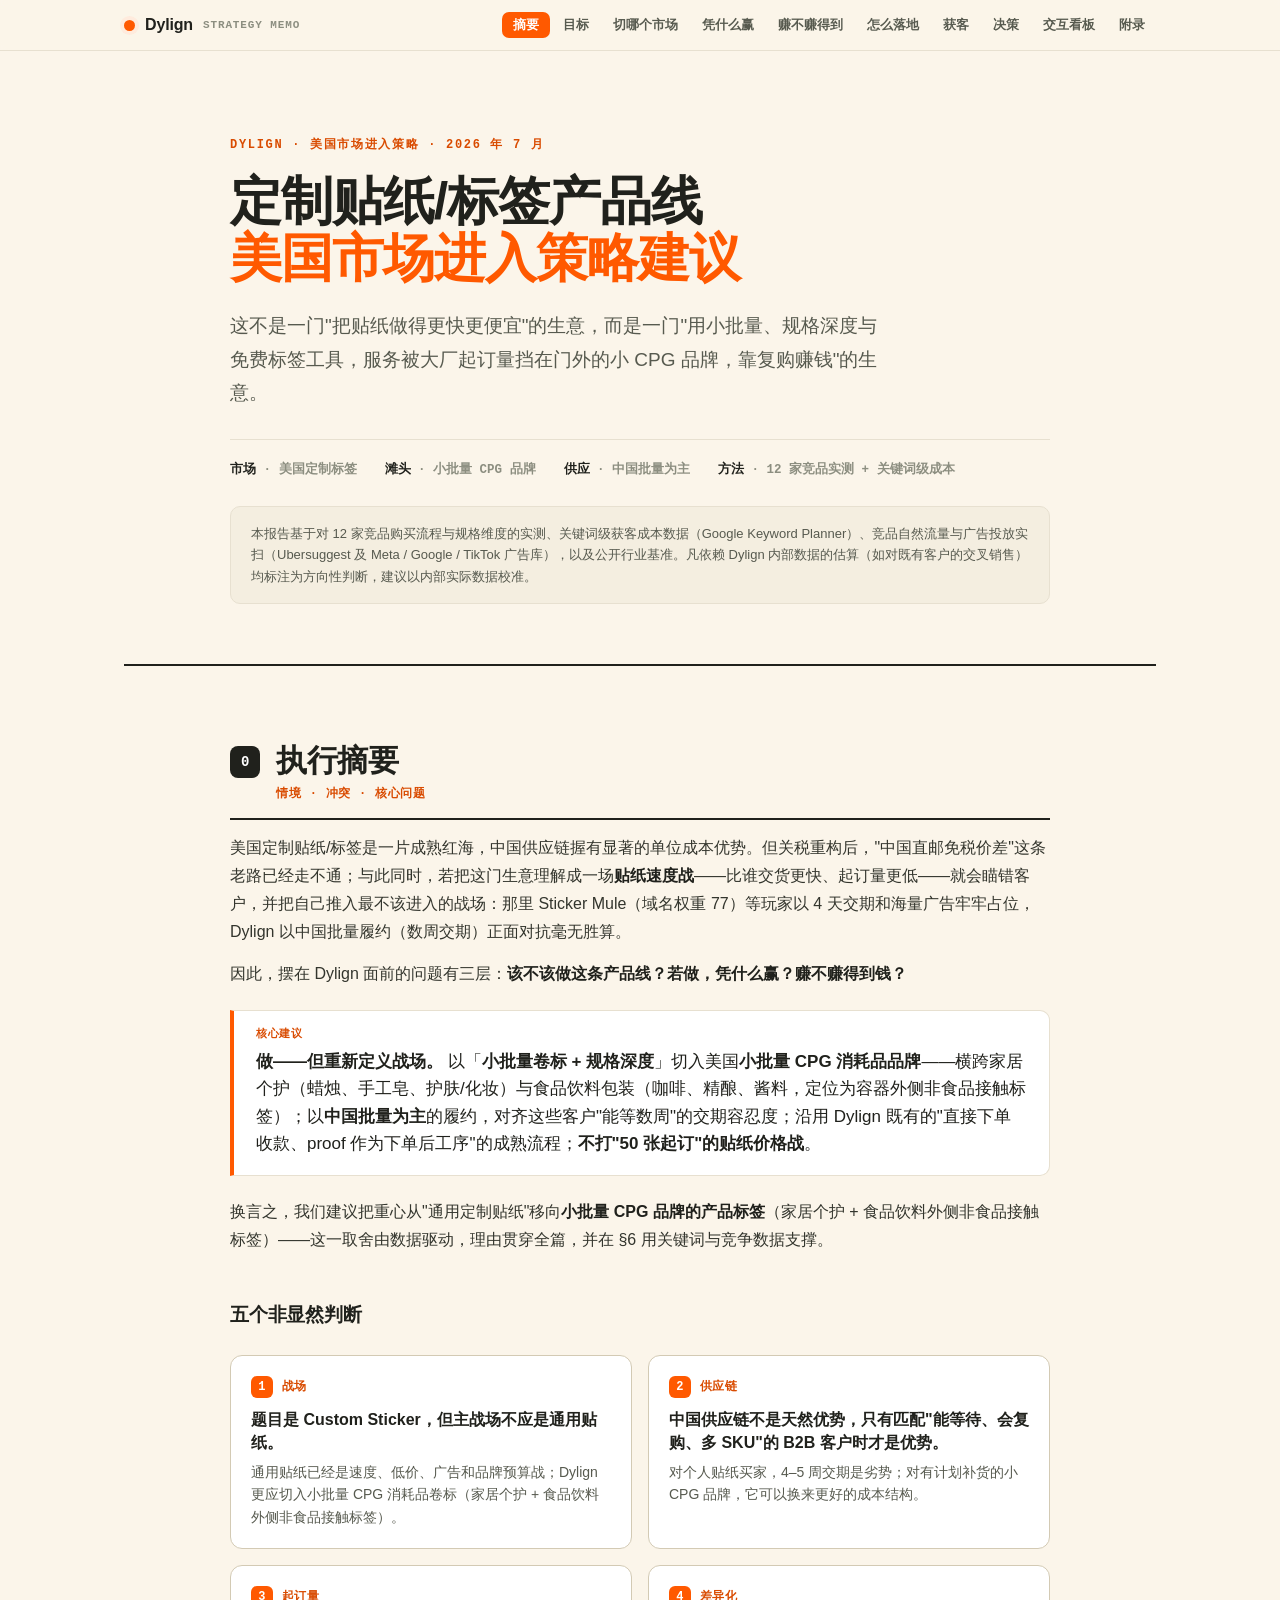
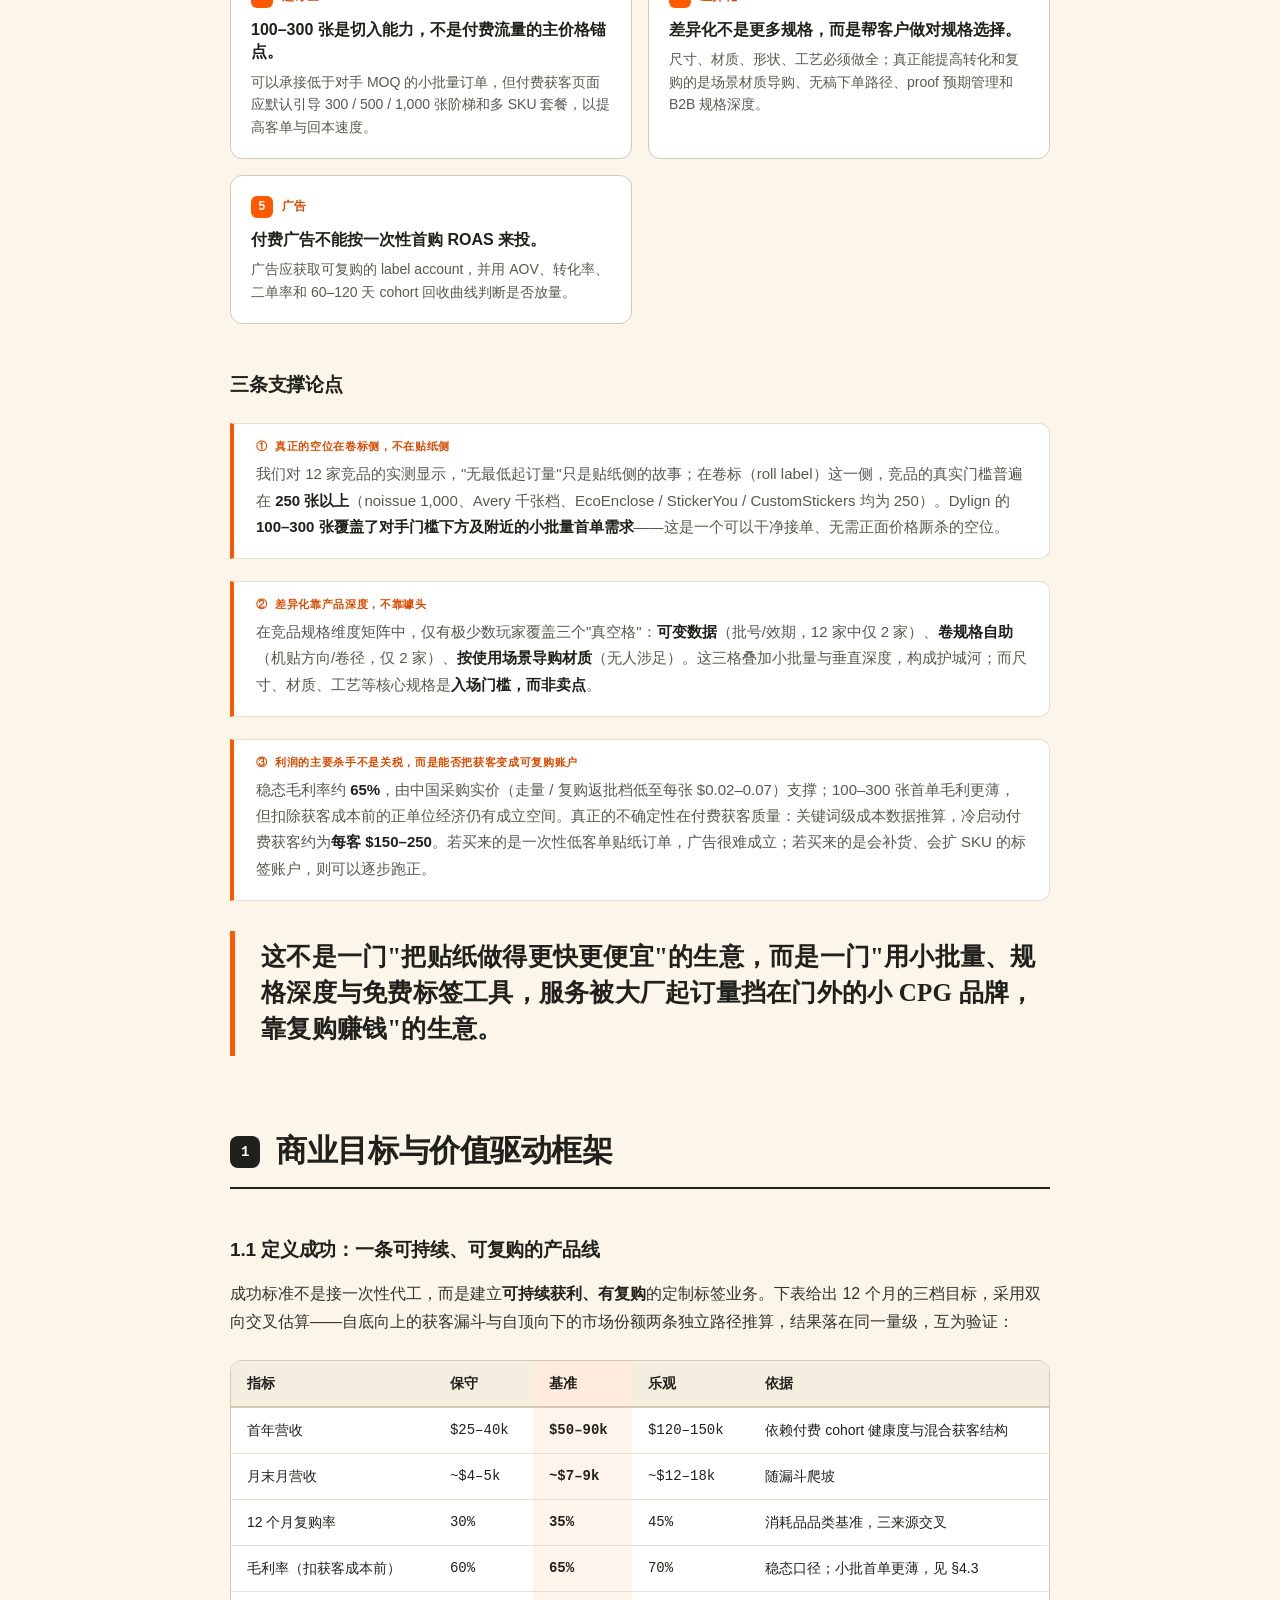
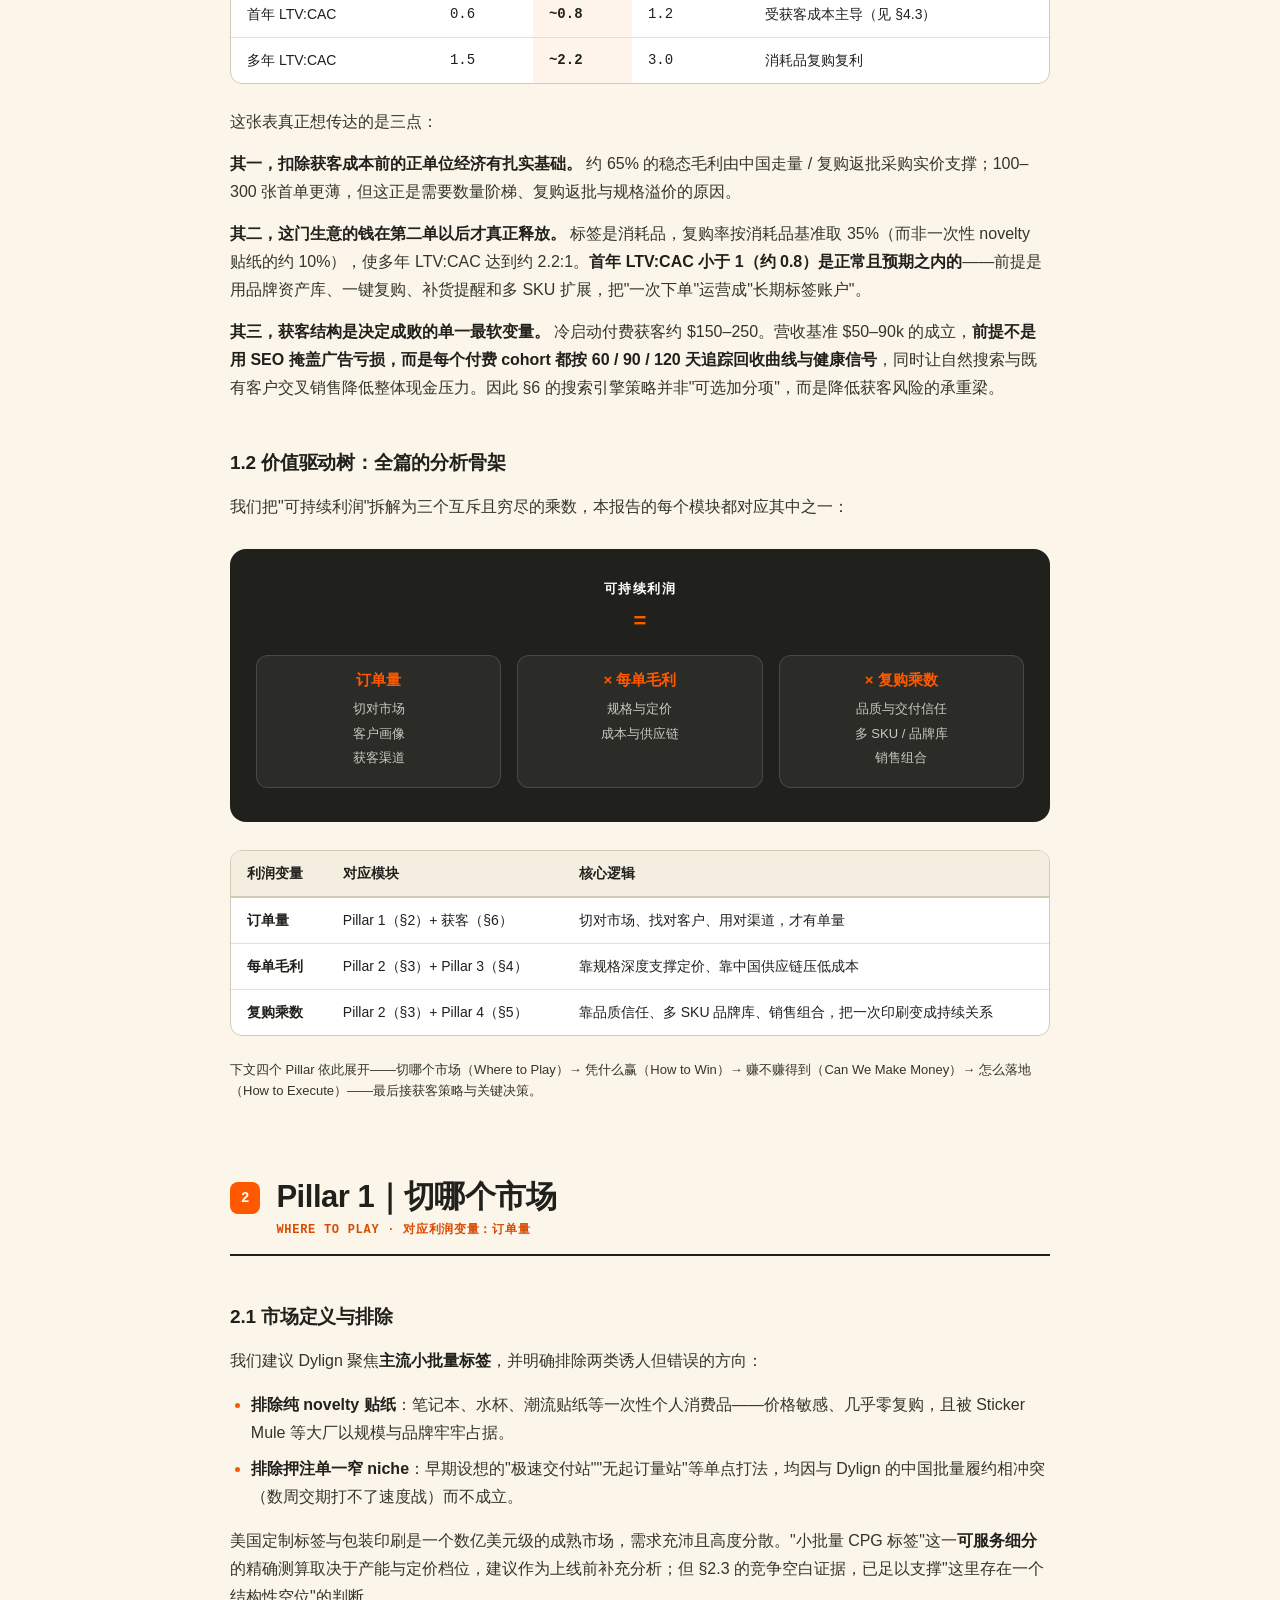
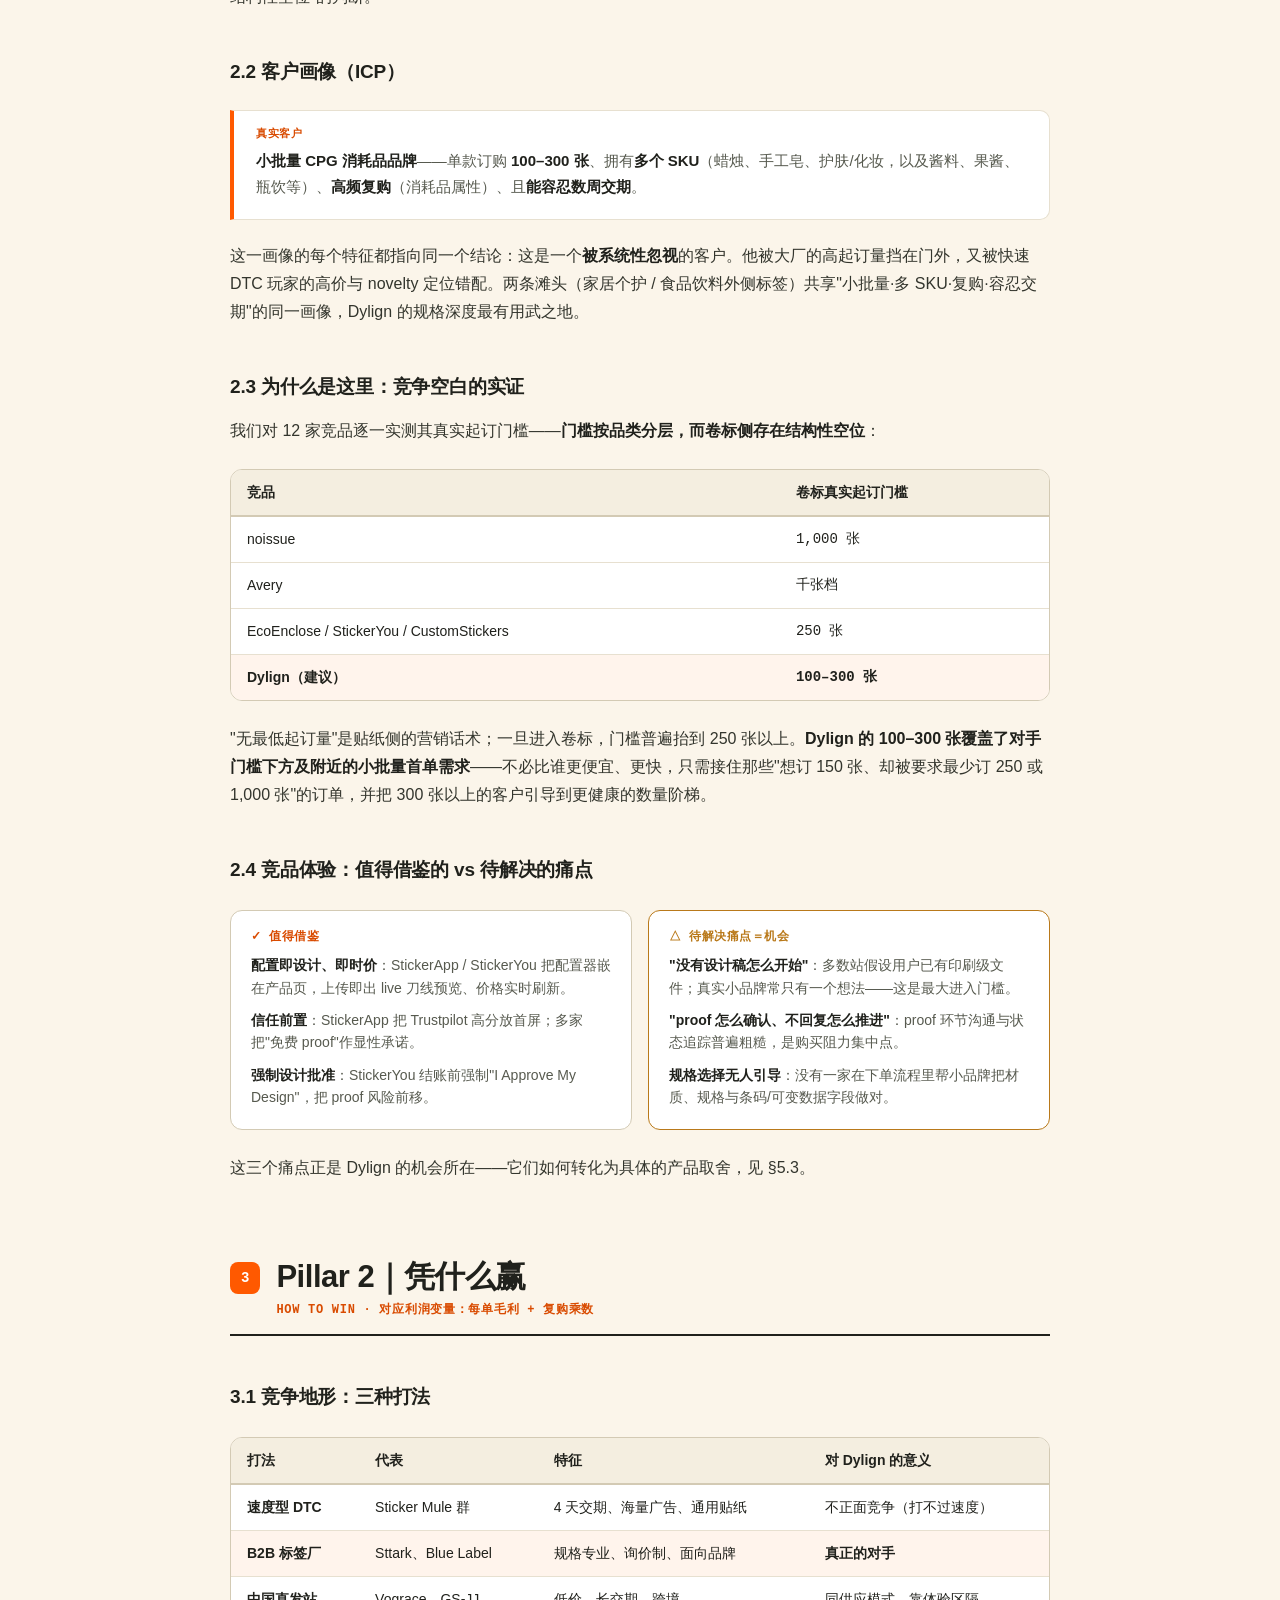
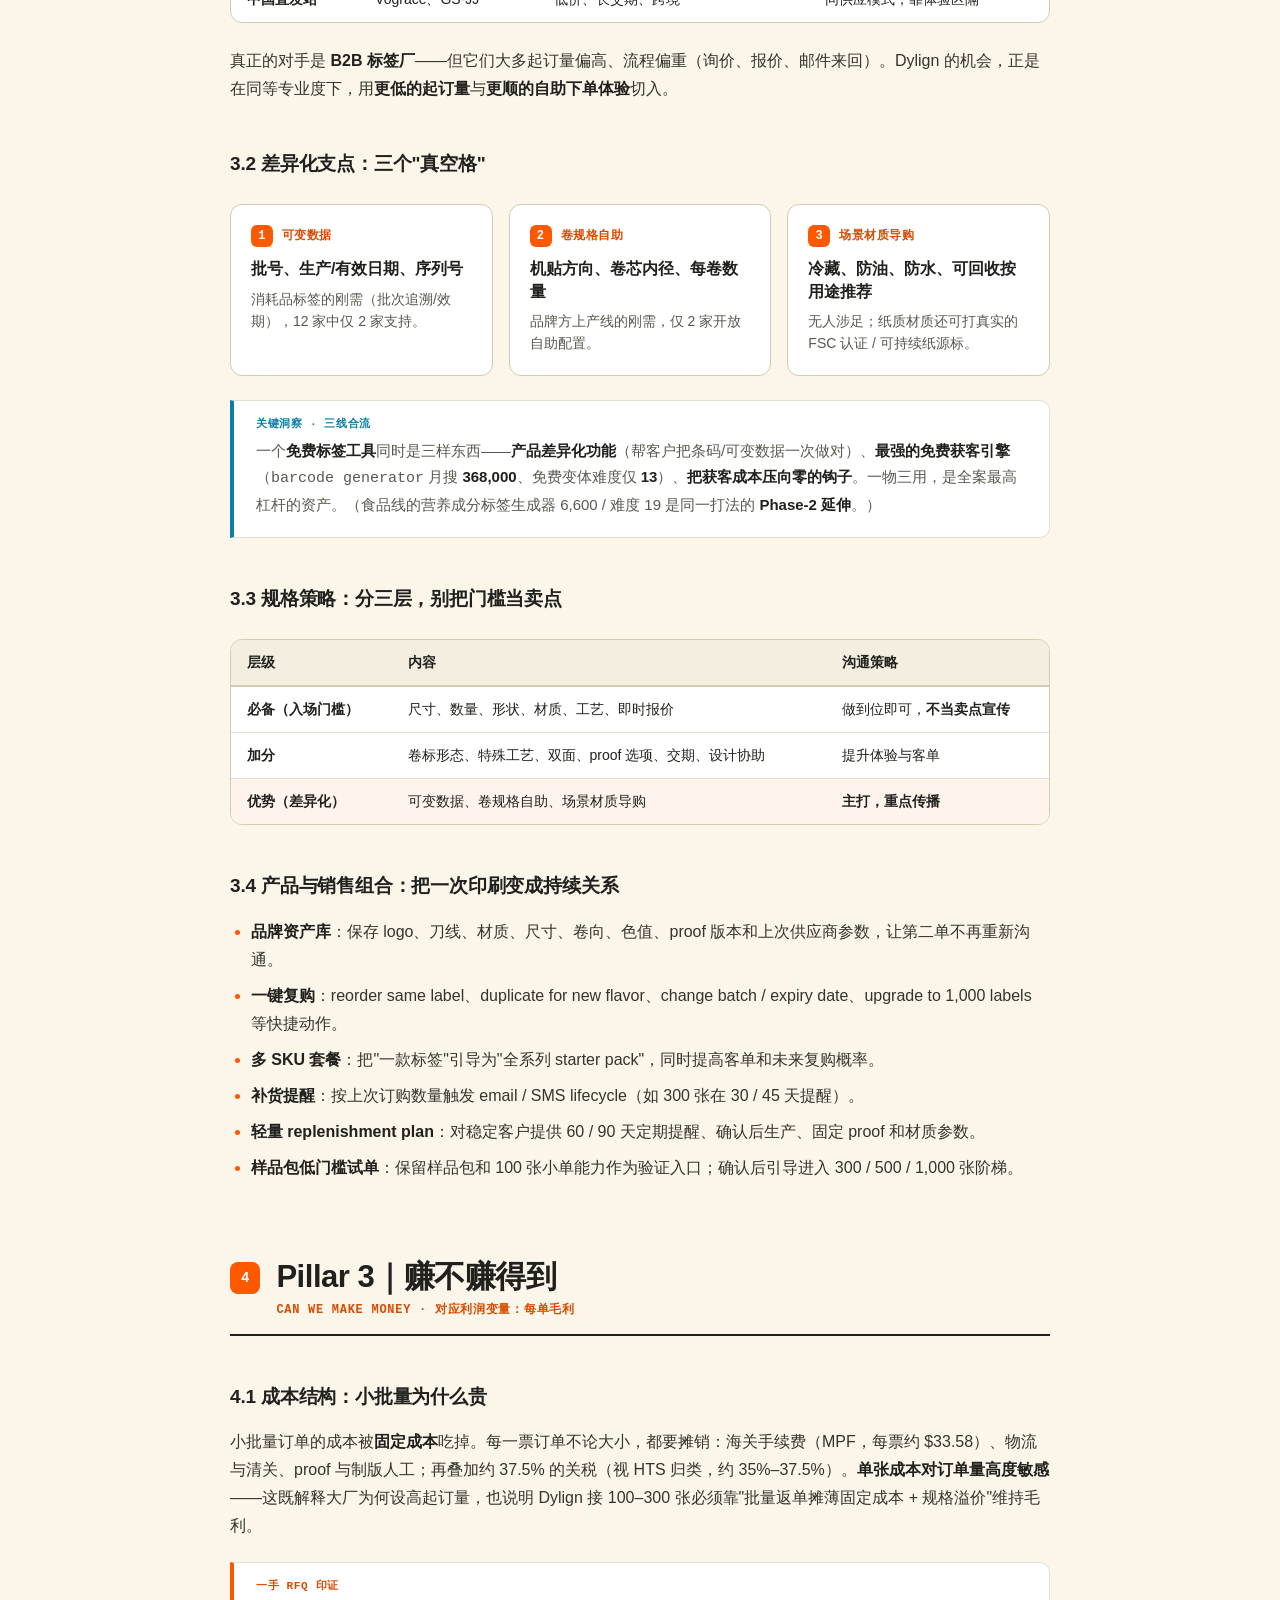
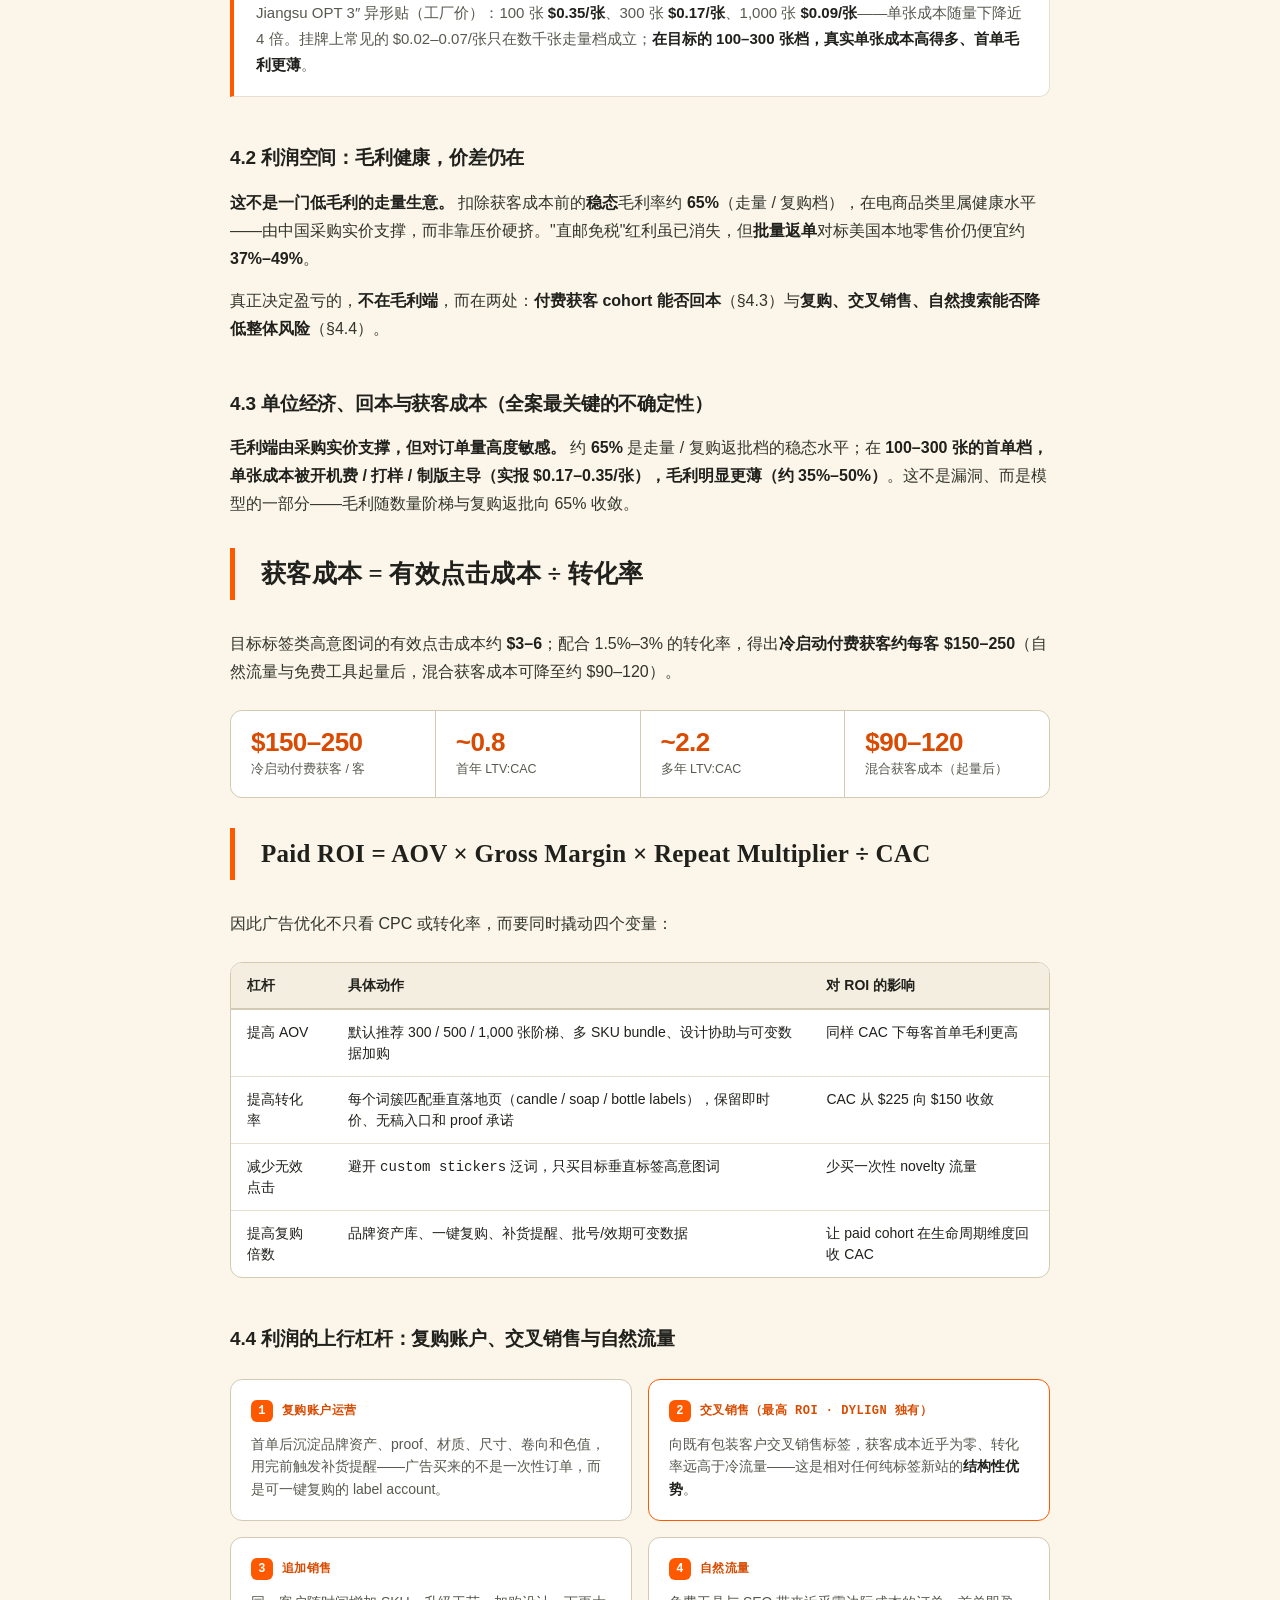
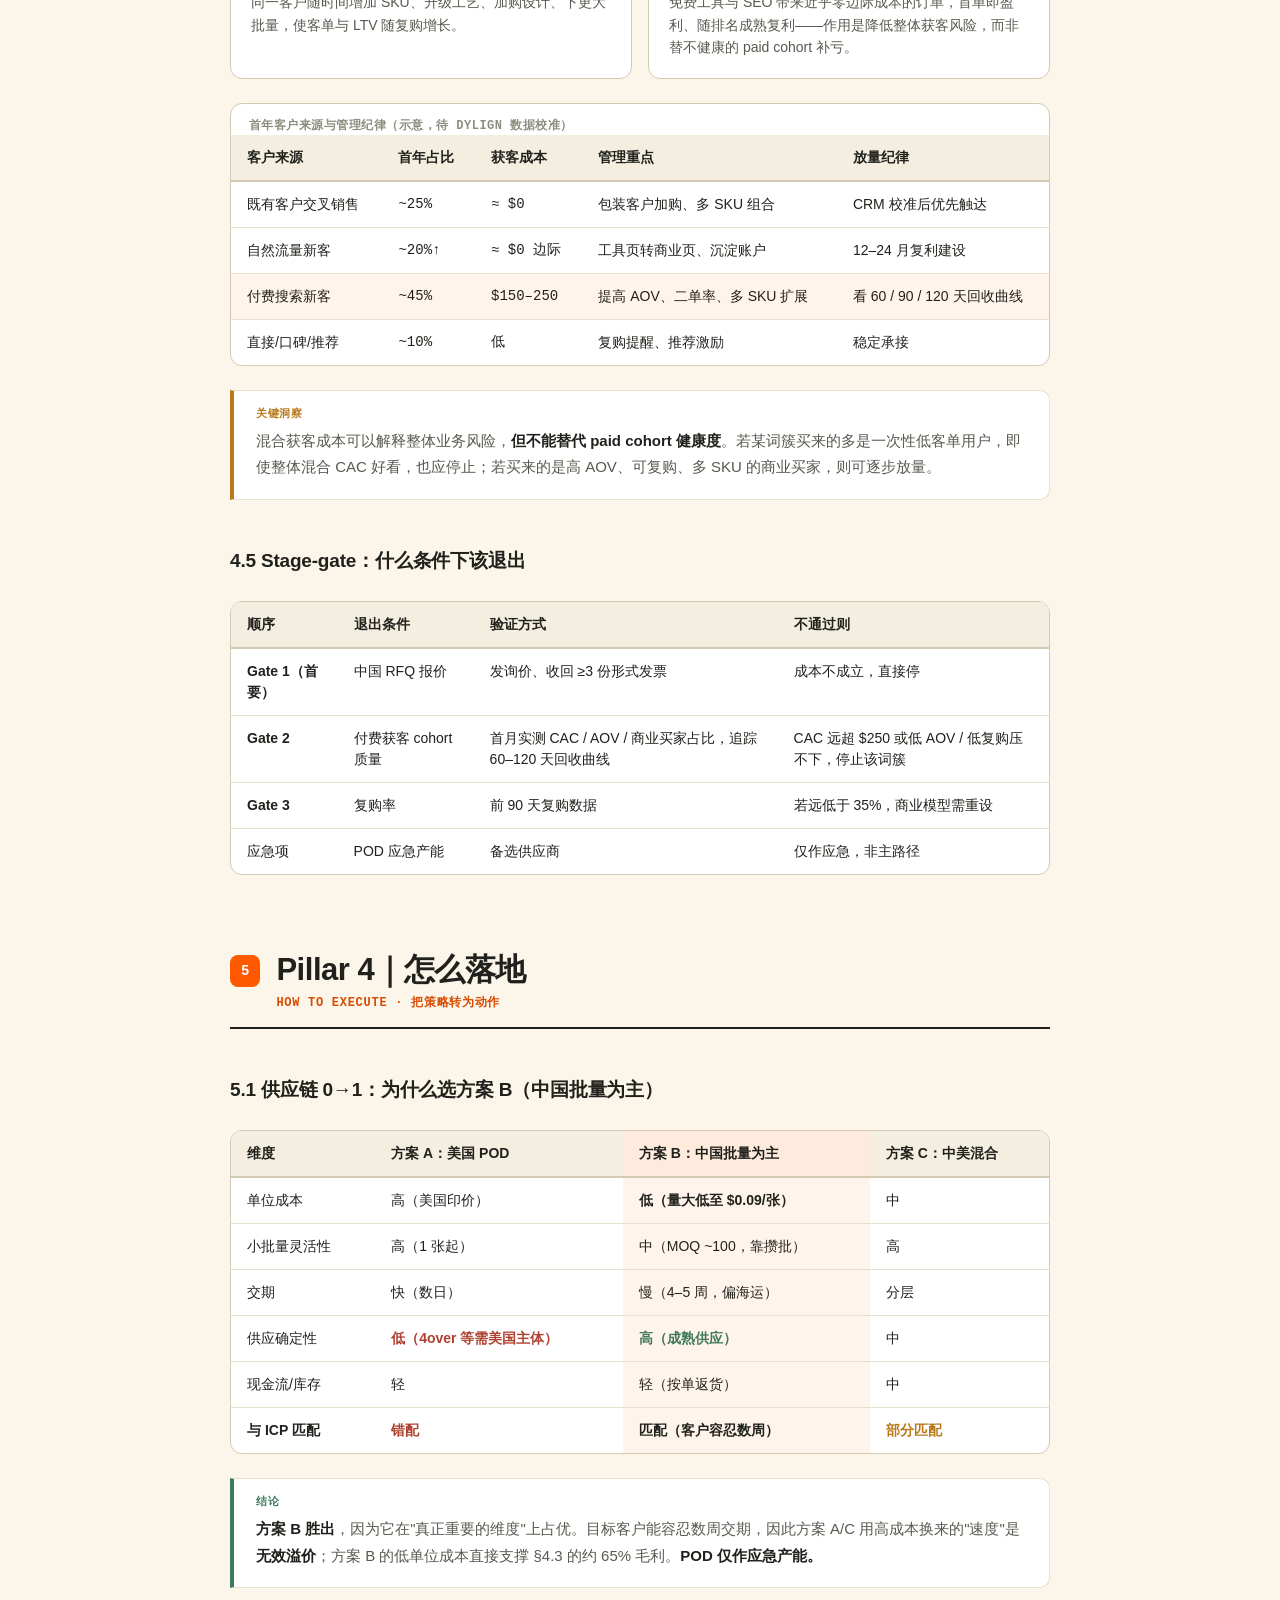
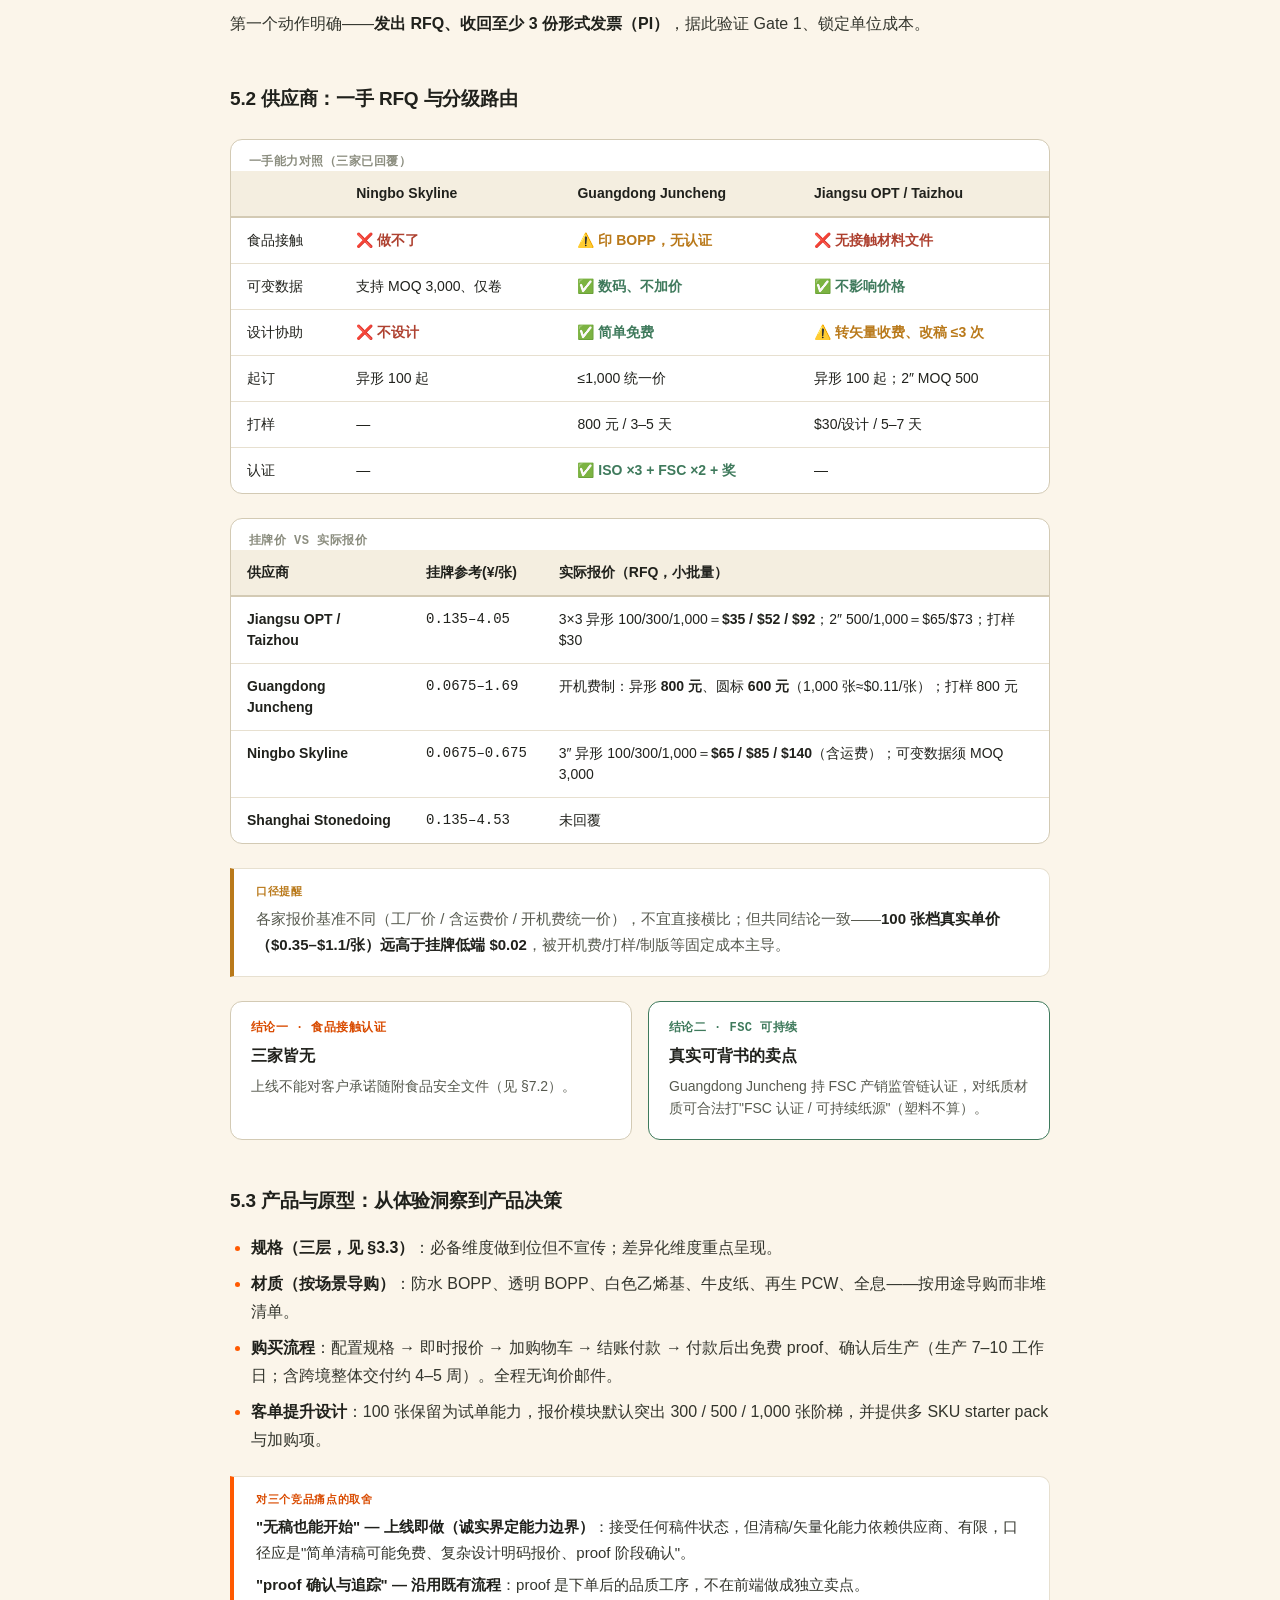
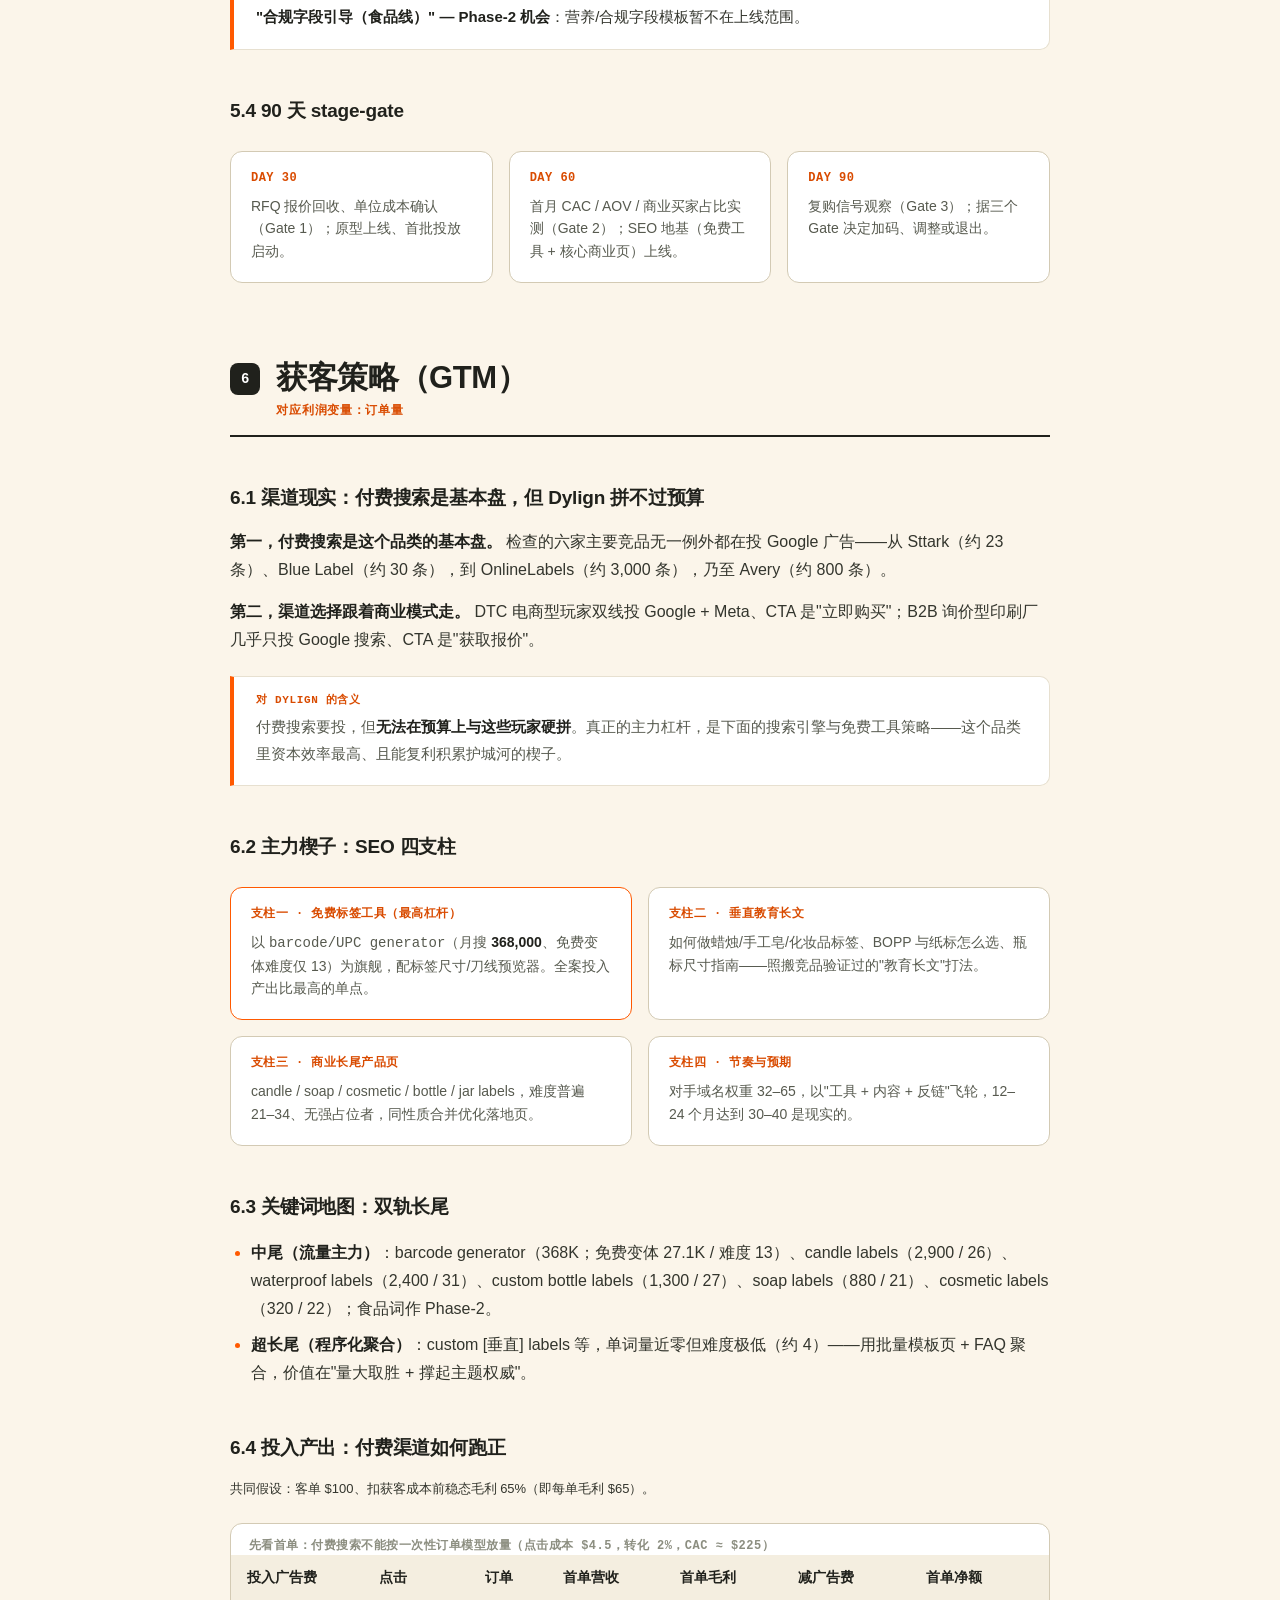
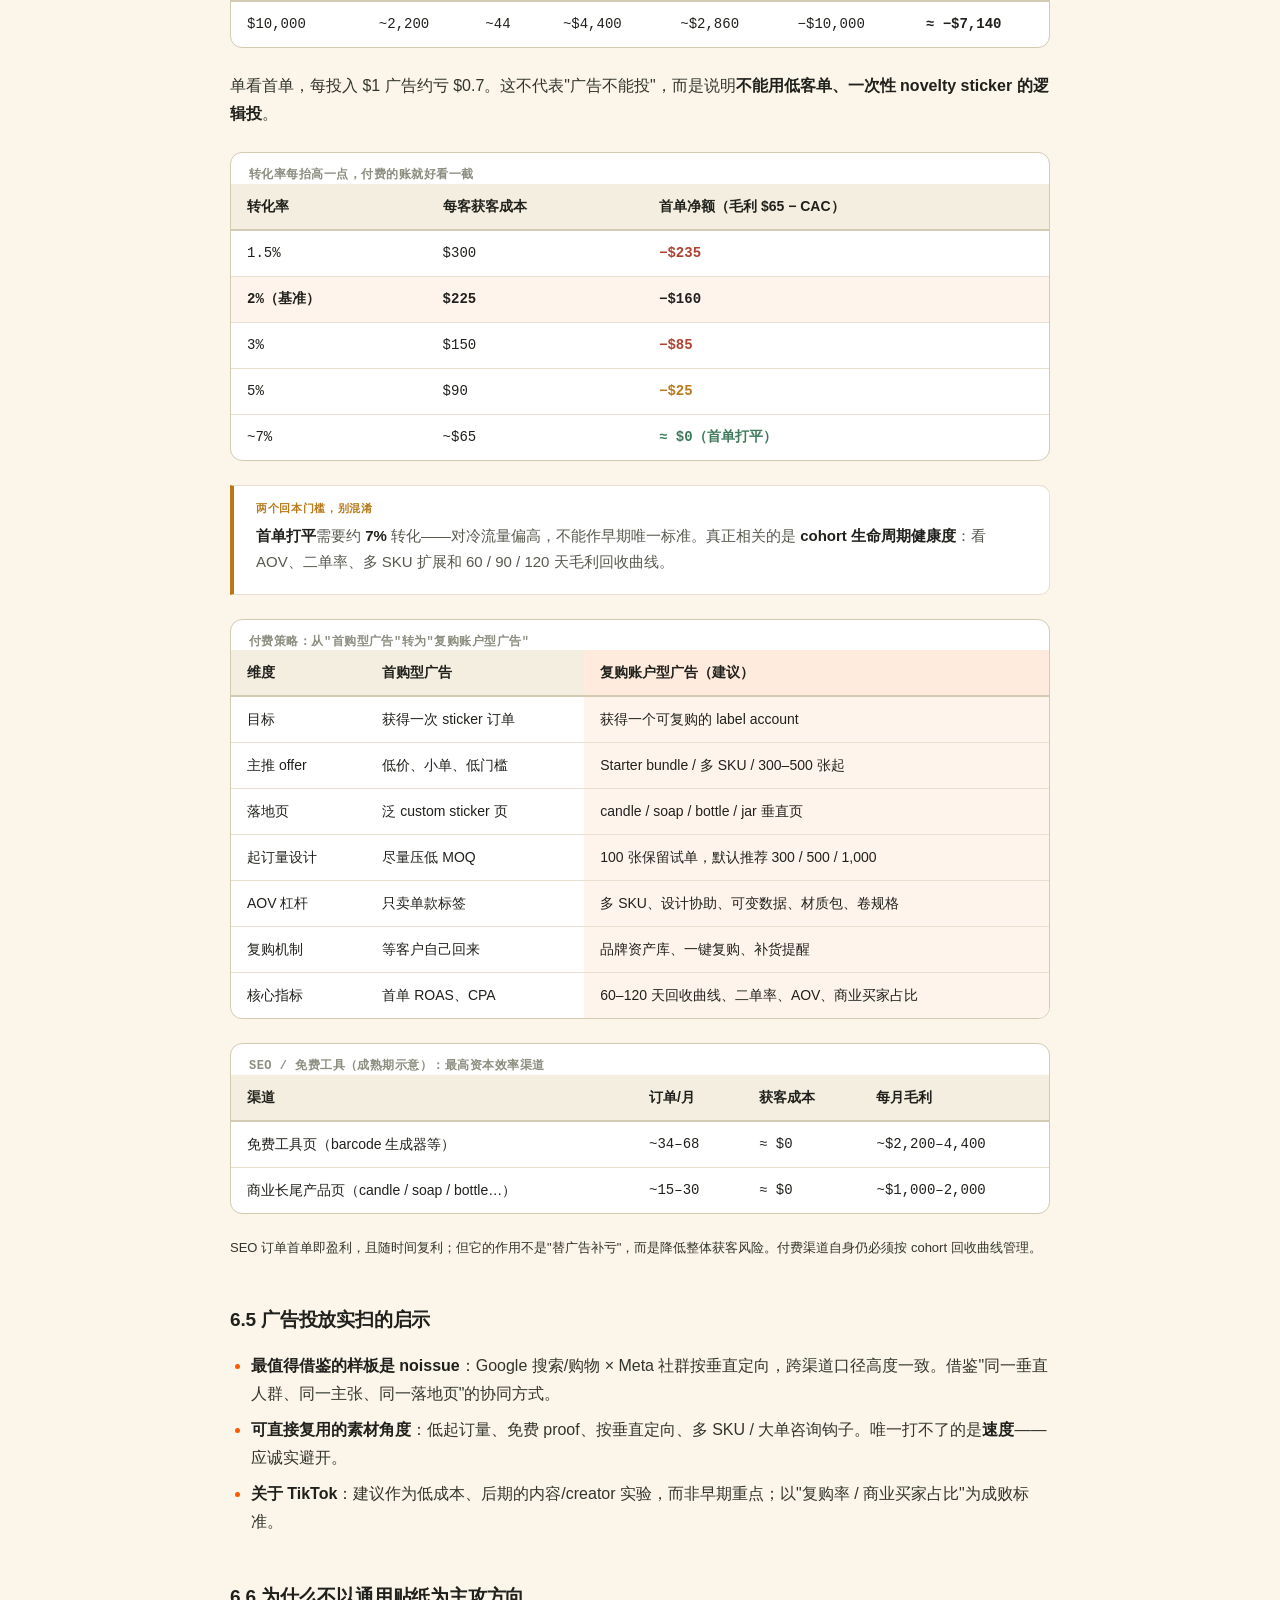
==== commit 63f5cccc: "重构目录结构，报告设为 Pages 入口 - report.html → index.html（GitHub Pages 根入口） - 竞品看板 → board/index.html（+ 其 scre" ====
--- a/index.html
+++ b/index.html
@@ -1,1605 +1,776 @@
 <!DOCTYPE html>
-<html lang="en">
+<html lang="zh-Hant">
 <head>
 <meta charset="UTF-8" />
 <meta name="viewport" content="width=device-width, initial-scale=1.0" />
-<title>Custom Stickers &amp; Labels — Dylign</title>
-<meta name="description" content="Custom stickers and labels from 100 units. Priced live, ordered online, then proofed free within 48 hours — we don't print until you approve. From the team behind your Dylign packaging." />
-<meta name="theme-color" content="#FF5900" />
-<meta property="og:type" content="website" />
-<meta property="og:title" content="Custom Stickers &amp; Labels — Dylign" />
-<meta property="og:description" content="Die-cut stickers, kiss-cut sheets, roll labels, jar &amp; bottle labels and holographic stickers from 100 units. Order online, free 48-hour proof, nothing prints until you approve." />
-<link rel="icon" href="data:image/svg+xml,%3Csvg xmlns='http://www.w3.org/2000/svg' viewBox='0 0 32 32'%3E%3Crect x='4' y='4' width='24' height='24' rx='7' fill='%23FF5900'/%3E%3Ccircle cx='16' cy='16' r='4.5' fill='%23FBF5EA'/%3E%3C/svg%3E" />
-<link rel="preconnect" href="https://fonts.googleapis.com">
-<link rel="preconnect" href="https://fonts.gstatic.com" crossorigin>
-<link href="https://fonts.googleapis.com/css2?family=Poppins:wght@400;500;600;700&display=swap" rel="stylesheet">
+<title>Dylign 定制贴纸/标签产品线 · 美国市场进入策略建议</title>
+<meta name="description" content="Dylign 定制贴纸/标签产品线美国市场进入策略建议 — 2026年7月" />
 <style>
   :root{
-    --orange:#FF5900;--orange-deep:#E14F00;--orange-soft:#FFF0E6;
-    --ink:#222222;--ink-2:#4A4A4A;--ink-3:#8A857C;
-    --cream:#FBF5EA;--cream-2:#F4EBDA;--line:#E7E0D4;--line-warm:#EADFC9;
-    --sage:#8FA05E;--amber:#F2B335;--ok:#3F7A5C;--blue:#4C86E0;--blue-deep:#3C6FC0;
+    --paper:#FBF5EA;
+    --paper-raised:#FFFFFF;
+    --paper-sunk:#F4EEE0;
+    --ink:#20211C;
+    --ink-soft:#575A4F;
+    --ink-faint:#8C8E80;
+    --line:#E7E0D0;
+    --line-strong:#D3CAB4;
+    --orange:#FF5900;
+    --orange-deep:#D94B00;
+    --orange-soft:#FFEBDD;
+    --orange-tint:#FFF4EC;
+    --teal:#0A7EA6;
+    --teal-soft:#E3F0F4;
+    --good:#3F7A5C;
+    --good-soft:#E5EFE8;
+    --warn:#B9791A;
+    --warn-soft:#F7EDD9;
+    --bad:#AE4130;
+    --bad-soft:#F6E4DF;
+    --sans:-apple-system,BlinkMacSystemFont,"PingFang SC","Microsoft YaHei","Helvetica Neue",Arial,sans-serif;
+    --serif:"Songti SC","Noto Serif SC",Georgia,"Times New Roman",serif;
     --mono:ui-monospace,"SF Mono","Cascadia Code",Menlo,Consolas,monospace;
-    --ease:cubic-bezier(0.16,1,0.3,1);--shadow:0 6px 16px rgba(90,68,38,.10);
   }
-  *{box-sizing:border-box}
-  html{scroll-behavior:smooth}
-  html,body{margin:0;padding:0}
-  .skip{position:fixed;left:12px;top:-48px;z-index:100;background:var(--ink);color:#fff;text-decoration:none;padding:9px 16px;border-radius:8px;font-size:13px;font-weight:600;transition:top .2s var(--ease)}
-  .skip:focus{top:12px;outline:2px solid var(--orange);outline-offset:2px}
-  body{font-family:'Poppins',-apple-system,BlinkMacSystemFont,"Segoe UI",Arial,sans-serif;color:var(--ink);background:#fff;line-height:1.6;font-size:15px;-webkit-font-smoothing:antialiased}
-  a{color:inherit}
-  .wrap{max-width:1200px;margin:0 auto;padding:0 28px}
-  ::selection{background:var(--orange-soft)}
-
-  /* buttons */
-  .btn{display:inline-flex;align-items:center;justify-content:center;gap:8px;border:0;cursor:pointer;font-family:inherit;font-weight:600;font-size:14px;border-radius:999px;padding:12px 26px;transition:background .2s var(--ease),color .2s var(--ease),border-color .2s var(--ease),transform .12s var(--ease)}
-  .btn:active{transform:scale(.98)}
-  .btn:focus-visible{outline:2px solid var(--orange);outline-offset:3px}
-  .btn-solid{background:var(--orange);color:#fff}
-  .btn-solid:hover{background:var(--orange-deep)}
-  .btn-line{background:#fff;color:var(--orange);border:1.5px solid var(--orange)}
-  .btn-line:hover{background:var(--orange-soft)}
-  .btn-ghost{background:transparent;color:var(--ink-2);border:1.5px solid var(--line)}
-  .btn-ghost:hover{border-color:var(--ink-3);color:var(--ink)}
-  .btn-dark{background:var(--ink);color:#fff}
-  .btn-dark:hover{background:#000}
-  .btn-lg{padding:15px 32px;font-size:15px}
-  .btn-block{width:100%}
-  .arrow{transition:transform .25s var(--ease)}
-  .btn:hover .arrow{transform:translateX(3px)}
-
-  /* nav */
-  nav.top{position:sticky;top:0;z-index:60;background:rgba(255,255,255,.94);backdrop-filter:saturate(160%) blur(10px);border-bottom:1px solid var(--line)}
-  .nav-in{display:flex;align-items:center;gap:22px;height:70px}
-  .logo{font-weight:700;font-size:26px;letter-spacing:-.02em;color:var(--ink);text-decoration:none;display:inline-flex;align-items:center;flex:none}
-  .logo svg{height:26px;width:auto;display:block}
-  .nav-links{display:flex;align-items:center;gap:22px;font-size:14.5px;font-weight:500;color:var(--ink);margin-left:6px}
-  .nav-item{position:relative;display:inline-flex;align-items:center}
-  .nav-item > a{text-decoration:none;transition:color .2s;display:inline-flex;align-items:center;gap:5px;white-space:nowrap;padding:24px 0;color:var(--ink)}
-  .nav-item > a:hover{color:var(--orange)}
-  .nav-item .caret{width:9px;height:9px;opacity:.7;transition:transform .2s var(--ease)}
-  .nav-item.has-menu:hover .caret,.nav-item.has-menu:focus-within .caret{transform:rotate(180deg)}
-  .nav-menu{position:absolute;top:100%;left:-14px;min-width:236px;background:#fff;border:1px solid var(--line);border-radius:14px;box-shadow:0 20px 44px -14px rgba(90,68,38,.28);padding:10px;display:none;z-index:70}
-  .nav-menu::before{content:"";position:absolute;top:-12px;left:0;right:0;height:12px}
-  .nav-item.has-menu:hover .nav-menu,.nav-item.has-menu:focus-within .nav-menu{display:block;animation:menuin .16s var(--ease)}
-  @keyframes menuin{from{opacity:0;transform:translateY(-4px)}to{opacity:1;transform:none}}
-  .nav-menu a{display:block;padding:9px 12px;border-radius:9px;font-size:14px;font-weight:500;color:var(--ink);text-decoration:none;white-space:nowrap}
-  .nav-menu a:hover{background:var(--orange-soft);color:var(--orange-deep)}
-  .nav-menu a small{display:block;font-size:11.5px;color:var(--ink-3);font-weight:400;margin-top:1px}
-  .nav-menu a:hover small{color:var(--orange-deep);opacity:.8}
-  .nav-menu .nm-head{font-size:10.5px;font-weight:600;letter-spacing:.09em;text-transform:uppercase;color:var(--ink-3);padding:6px 12px 8px}
-  .nav-icons{display:flex;align-items:center;gap:16px;margin-left:auto;flex:none}
-  .nav-icons button{background:none;border:0;padding:4px;cursor:pointer;color:var(--ink);display:inline-flex;border-radius:8px;position:relative}
-  .nav-icons button:hover{color:var(--orange)}
-  .nav-icons button:focus-visible{outline:2px solid var(--orange);outline-offset:2px}
-  .nav-icons svg{width:22px;height:22px}
-  .cart-badge{position:absolute;top:-3px;right:-4px;min-width:17px;height:17px;padding:0 4px;border-radius:999px;background:var(--orange);color:#fff;font-size:10.5px;font-weight:700;line-height:17px;text-align:center;display:none}
-  .cart-badge.show{display:block}
-  @media(max-width:1080px){.nav-links{display:none}}
-  @media(max-width:560px){.wrap{padding:0 18px}.nav-in{gap:14px;height:62px}.logo svg{height:23px}}
-
-  /* hero */
-  .hero{padding:64px 0 52px;display:grid;grid-template-columns:1.12fr .88fr;gap:52px;align-items:center}
-  .eyebrow{font-size:12px;font-weight:600;letter-spacing:.14em;text-transform:uppercase;color:var(--ink-3);margin:0 0 16px;display:flex;align-items:center;gap:10px}
-  .eyebrow::before{content:"";width:26px;height:0;border-top:2px dashed var(--orange)}
-  h1{font-size:47px;line-height:1.14;font-weight:600;letter-spacing:-.015em;margin:0 0 20px;color:var(--orange);text-wrap:balance}
-  h1 span{color:var(--ink)}
-  .hero .sub{font-size:16.5px;color:var(--ink-2);max-width:34em;margin:0 0 30px;text-wrap:pretty}
-  .cta-row{display:flex;gap:14px;align-items:center;flex-wrap:wrap}
-  .hero-facts{display:flex;gap:0;margin-top:40px;flex-wrap:wrap}
-  .hero-facts div{padding:2px 26px 0 0;margin-right:26px;border-right:1px dashed var(--line-warm)}
-  .hero-facts div:last-child{border-right:0;margin-right:0;padding-right:0}
-  .hero-facts b{display:block;font-size:21px;font-weight:700;color:var(--ink);letter-spacing:-.01em}
-  .hero-facts small{font-size:12.5px;color:var(--ink-3);font-weight:500}
-  .hero-art{position:relative}
-  .hero-art img{width:100%;height:auto;display:block;border-radius:18px;box-shadow:0 18px 44px -20px rgba(94,68,32,.4)}
-  .hero-note{position:absolute;bottom:-8px;left:8%;right:8%;background:#fff;border:1px solid var(--line);border-radius:10px;box-shadow:var(--shadow);padding:10px 16px;font-size:12.5px;color:var(--ink-2);display:flex;gap:9px;align-items:center}
-  .hero-note svg{width:15px;height:15px;flex:none}
-  @media(max-width:960px){.hero{grid-template-columns:1fr;gap:40px;padding:44px 0 32px}h1{font-size:34px}}
-  @media(max-width:560px){.hero{padding:32px 0 24px}h1{font-size:29px}.hero .sub{font-size:15.5px}.hero-facts{display:grid;grid-template-columns:repeat(3,1fr);gap:14px;margin-top:30px}.hero-facts div{border-right:0;padding:0;margin:0}.hero-facts b{font-size:17px}.hero-facts small{font-size:11px}}
-
-  .rise{opacity:0;transform:translateY(14px);animation:rise .7s var(--ease) forwards;animation-delay:calc(var(--i,0)*90ms)}
-  @keyframes rise{to{opacity:1;transform:none}}
-  @media(prefers-reduced-motion:reduce){.rise{animation:none;opacity:1;transform:none}html{scroll-behavior:auto}.toast.show{animation:none}.btn,.chip,.path,.checkrow,.price,.seg-btn,.nav-menu{transition:none;animation:none}}
-
-  /* brand strip */
-  .brandstrip{background:var(--orange-soft);border-top:1px solid var(--line);border-bottom:1px solid var(--line)}
-  .brandstrip .wrap{display:flex;align-items:center;justify-content:center;gap:12px 44px;flex-wrap:wrap;padding-top:20px;padding-bottom:20px}
-  .brandstrip .bl{font-weight:700;font-size:19px;color:var(--orange);opacity:.72;letter-spacing:-.01em;white-space:nowrap}
-  .brandstrip .bl.script{font-style:italic;font-weight:600}
-  @media(max-width:560px){.brandstrip .bl{font-size:16px}.brandstrip .wrap{gap:10px 26px}}
-
-  section.band{padding:72px 0}
-  section.band.cream{background-color:var(--cream);background-image:url("data:image/svg+xml,%3Csvg xmlns='http://www.w3.org/2000/svg' width='120' height='120'%3E%3Cfilter id='n'%3E%3CfeTurbulence type='fractalNoise' baseFrequency='0.9' numOctaves='2' stitchTiles='stitch'/%3E%3CfeColorMatrix type='saturate' values='0'/%3E%3C/filter%3E%3Crect width='100%25' height='100%25' filter='url(%23n)' opacity='0.045'/%3E%3C/svg%3E")}
-  .sec-head{margin:0 0 8px;font-size:30px;font-weight:600;letter-spacing:-.01em;color:var(--orange);text-wrap:balance}
-  .sec-head.ink{color:var(--ink)}
-  .sec-sub{color:var(--ink-2);font-size:15.5px;max-width:46em;margin:0 0 36px;text-wrap:pretty}
-  @media(max-width:680px){section.band{padding:52px 0}.sec-head{font-size:24px}.sec-sub{font-size:14.5px;margin-bottom:28px}}
-
-  /* flow strip */
-  .flowstrip{display:grid;grid-template-columns:repeat(4,1fr);gap:0;margin-top:8px}
-  .fstep{position:relative;padding:0 28px 0 0}
-  .fstep + .fstep{padding-left:28px;border-left:1px dashed var(--line-warm)}
-  .fstep .k{font-family:var(--mono);font-size:11px;font-weight:700;color:var(--orange);letter-spacing:.08em;margin-bottom:8px;display:block}
-  .fstep h4{margin:0 0 6px;font-size:15.5px;font-weight:600}
-  .fstep p{margin:0;font-size:13px;color:var(--ink-2)}
-  .fstep .pay-flag{display:inline-flex;align-items:center;gap:6px;margin-top:10px;font-size:11.5px;font-weight:600;color:var(--orange-deep);background:var(--orange-soft);border-radius:999px;padding:4px 11px}
-  .fstep .ok-flag{display:inline-flex;align-items:center;gap:6px;margin-top:10px;font-size:11.5px;font-weight:600;color:var(--ok);background:#EDF4EF;border-radius:999px;padding:4px 11px}
-  @media(max-width:900px){.flowstrip{grid-template-columns:1fr 1fr;row-gap:26px}.fstep:nth-child(3){border-left:0;padding-left:0}}
-  @media(max-width:560px){.flowstrip{grid-template-columns:1fr}.fstep + .fstep{border-left:0;padding-left:0;border-top:1px dashed var(--line-warm);padding-top:22px}.fstep{padding-right:0}}
-
-  /* breadcrumb */
-  .crumb{display:flex;align-items:center;gap:9px;font-size:13px;color:var(--ink-3);margin:0 0 24px;flex-wrap:wrap}
-  .crumb a{text-decoration:none;color:var(--ink-3)}
-  .crumb a:hover{color:var(--orange)}
-  .crumb .sep{opacity:.6}
-  .crumb .cur{color:var(--ink);font-weight:600}
-
-  /* PDP */
-  .pdp{display:grid;grid-template-columns:minmax(0,1fr) minmax(0,1fr);gap:44px;align-items:start}
-  @media(max-width:900px){.pdp{grid-template-columns:1fr;gap:28px}}
-  .gallery{position:sticky;top:88px}
-  @media(max-width:900px){.gallery{position:static}}
-  .gallery-main{position:relative;border:1px solid var(--line);border-radius:16px;overflow:hidden;background:#FBF7EF;aspect-ratio:1/1}
-  .gallery-main img{width:100%;height:100%;object-fit:cover;display:block}
-  .gallery-tag{position:absolute;top:14px;left:14px;background:var(--ink);color:#fff;font-size:11px;font-weight:600;letter-spacing:.04em;border-radius:999px;padding:6px 13px}
-  .gallery-thumbs{display:grid;grid-template-columns:repeat(5,1fr);gap:10px;margin-top:12px}
-  .thumb{border:1.5px solid var(--line);border-radius:11px;overflow:hidden;background:#FBF7EF;cursor:pointer;padding:0;aspect-ratio:1/1;transition:border-color .18s var(--ease)}
-  .thumb img{width:100%;height:100%;object-fit:cover;display:block}
-  .thumb:hover{border-color:var(--ink-3)}
-  .thumb.sel{border-color:var(--orange)}
-  .thumb:focus-visible{outline:2px solid var(--orange);outline-offset:2px}
-  .gallery-note{display:flex;gap:9px;align-items:flex-start;margin-top:16px;font-size:12.5px;color:var(--ink-2);background:var(--cream);border-radius:10px;padding:12px 14px}
-  .gallery-note svg{width:16px;height:16px;flex:none;margin-top:1px}
-
-  .config .prod-title{margin:0 0 3px;font-size:30px;font-weight:600;letter-spacing:-.01em}
-  .config .prod-lede{margin:0 0 6px;font-size:14px;color:var(--ink-2)}
-  .config .prod-rating{display:flex;align-items:center;gap:8px;font-size:12.5px;color:var(--ink-3);margin:0 0 4px}
-  .config .prod-rating .stars{color:var(--amber);letter-spacing:2px}
-
-  .opt-row{display:grid;grid-template-columns:120px 1fr;gap:18px;align-items:start;padding:18px 0;border-top:1px solid var(--line)}
-  .opt-label{font-size:13.5px;font-weight:600;color:var(--ink);padding-top:9px}
-  .opt-label .sub{display:block;font-weight:500;font-size:11.5px;color:var(--ink-3);margin-top:2px}
-  .opt-control{min-width:0}
-  .opt-help{font-size:12px;color:var(--ink-3);margin:-2px 0 10px}
-  @media(max-width:560px){.opt-row{grid-template-columns:1fr;gap:9px}.opt-label{padding-top:0}}
-
-  .seg{display:grid;grid-auto-flow:column;grid-auto-columns:1fr;gap:10px}
-  .seg.wrap2{grid-auto-flow:row;grid-template-columns:1fr 1fr}
-  .seg.wrap3{grid-auto-flow:row;grid-template-columns:repeat(3,1fr)}
-  .seg-btn{font-family:inherit;font-size:13.5px;font-weight:600;color:var(--ink);background:#fff;border:1.5px solid var(--line);border-radius:10px;padding:12px 10px;cursor:pointer;text-align:center;line-height:1.3;transition:border-color .16s var(--ease),background .16s var(--ease),transform .12s var(--ease)}
-  .seg-btn small{display:block;font-weight:500;font-size:11px;color:var(--ink-3);margin-top:2px}
-  .seg-btn:hover{border-color:var(--ink-3)}
-  .seg-btn:active{transform:scale(.98)}
-  .seg-btn:focus-visible{outline:2px solid var(--orange);outline-offset:2px}
-  .seg-btn.sel{border-color:var(--orange);background:var(--orange-soft)}
-  .seg-btn.sel small{color:var(--orange-deep)}
-
-  .chips{display:grid;grid-template-columns:repeat(3,1fr);gap:8px}
-  @media(max-width:520px){.chips{grid-template-columns:repeat(2,1fr)}}
-  .chip{font-family:inherit;text-align:left;background:#fff;border:1.5px solid var(--line);border-radius:11px;padding:8px;cursor:pointer;font-size:12.5px;font-weight:600;color:var(--ink);transition:border-color .16s var(--ease),background .16s var(--ease),transform .12s var(--ease)}
-  .chip small{display:block;font-weight:500;font-size:11px;color:var(--ink-3);margin-top:1px;line-height:1.4}
-  .chip:hover{border-color:var(--ink-3)}
-  .chip:active{transform:scale(.98)}
-  .chip:focus-visible{outline:2px solid var(--orange);outline-offset:2px}
-  .chip.sel{border-color:var(--orange);background:var(--orange-soft)}
-  .chip .chip-txt{display:block;padding:2px 4px 4px}
-  .chip .price-hint{display:block;font-family:var(--mono);font-size:10.5px;font-weight:500;color:var(--ink-3);margin-top:2px}
-  .chip.sel .price-hint{color:var(--orange-deep)}
-  .chip-img{display:block;width:100%;aspect-ratio:5/4;object-fit:cover;border-radius:7px;margin-bottom:6px;background:#F2ECE0}
-  .chips.mini{grid-template-columns:repeat(3,1fr)}
-  .chip.mini{padding:11px 8px;text-align:center}
-  .chip.mini .n{font-family:var(--mono);font-size:14px;display:block}
-
-  .hint-box{background:#FBF3E4;border:0;border-radius:10px;padding:12px 14px;font-size:12.5px;color:var(--ink-2);display:flex;gap:10px;align-items:flex-start}
-  .hint-box svg{width:16px;height:16px;flex:none;margin-top:2px}
-  .hint-box b{color:var(--ink)}
-
-  .field{display:flex;flex-direction:column;gap:6px}
-  .field label{font-size:12px;font-weight:600;color:var(--ink-2)}
-  .field-row{display:flex;gap:12px;align-items:flex-end;flex-wrap:wrap}
-  .field input[type=number]{font-family:var(--mono);font-size:14px;color:var(--ink);background:#fff;border:1.5px solid var(--line);border-radius:9px;padding:9px 12px;width:104px;transition:border-color .2s}
-  select.sel-input{font-family:inherit;font-size:14px;color:var(--ink);background:#fff;border:1.5px solid var(--line);border-radius:10px;padding:11px 14px;width:100%;cursor:pointer;appearance:none;-webkit-appearance:none;background-image:url("data:image/svg+xml,%3Csvg xmlns='http://www.w3.org/2000/svg' width='12' height='12' viewBox='0 0 12 12'%3E%3Cpath d='M2 4l4 4 4-4' stroke='%238A857C' stroke-width='1.6' fill='none' stroke-linecap='round' stroke-linejoin='round'/%3E%3C/svg%3E");background-repeat:no-repeat;background-position:right 14px center;padding-right:36px;transition:border-color .2s}
-  .field input:focus,select.sel-input:focus{outline:none;border-color:var(--orange)}
-  .field .err{font-size:11.5px;color:#AE4130;display:none}
-  .field.bad input{border-color:#AE4130}
-  .field.bad .err{display:block}
-  .x-sep{font-size:13px;color:var(--ink-3);padding-bottom:12px}
-
-  .check-list{display:flex;flex-direction:column;gap:8px}
-  .checkrow{display:flex;align-items:flex-start;gap:12px;background:#fff;border:1.5px solid var(--line);border-radius:10px;padding:12px 14px;cursor:pointer;transition:border-color .16s var(--ease),background .16s var(--ease)}
-  .checkrow:hover{border-color:var(--ink-3)}
-  .checkrow.sel{border-color:var(--orange);background:var(--orange-soft)}
-  .checkrow input{margin-top:3px;accent-color:var(--orange)}
-  .vd-item{display:flex;flex-direction:column}
-  .vd-field{margin:8px 0 2px 38px;display:flex;flex-direction:column;gap:6px;animation:fadein .25s var(--ease)}
-  .vd-field label{font-size:11.5px;font-weight:600;color:var(--ink-2)}
-  .vd-field input,.vd-field select{font-family:var(--mono);font-size:13px;color:var(--ink);background:#fff;border:1.5px solid var(--line);border-radius:9px;padding:9px 12px;width:100%;max-width:340px;transition:border-color .2s}
-  .vd-field select{font-family:inherit}
-  .vd-field input:focus,.vd-field select:focus{outline:none;border-color:var(--orange)}
-  .vd-field input::placeholder{color:#B8B2A6}
-  .checkrow .t{font-size:13.5px;font-weight:600}
-  .checkrow .d{font-size:12px;color:var(--ink-3);font-weight:400}
-  .checkrow .fee{margin-left:auto;font-family:var(--mono);font-size:11.5px;color:var(--ink-2);white-space:nowrap;padding-top:2px}
-  @keyframes fadein{from{opacity:0;transform:translateY(8px)}to{opacity:1;transform:none}}
-
-  .art-block{margin-top:8px}
-  .art-block h5{margin:0 0 8px;font-size:12.5px;font-weight:600;display:flex;align-items:center;gap:9px;flex-wrap:wrap}
-  .art-block h5 .dn{font-family:var(--mono);font-size:10px;color:var(--orange);background:var(--orange-soft);border-radius:999px;padding:3px 9px}
-  .art-drop{display:flex;flex-direction:column;align-items:center;gap:7px;text-align:center;border:1.5px dashed var(--line-warm);border-radius:11px;padding:18px 16px;background:#FCFAF4}
-  .art-drop svg{width:24px;height:24px}
-  .art-drop > span{font-size:13px;color:var(--ink-2)}
-  .art-choose{background:none;border:0;padding:0;font:inherit;font-weight:600;color:var(--orange);cursor:pointer;text-decoration:underline;text-underline-offset:2px}
-  .art-choose:hover{color:var(--orange-deep)}
-  .art-hint{font-size:11.5px;color:var(--ink-3)}
-  .art-file{display:flex;align-items:center;gap:10px;background:#EDF4EF;border-radius:10px;padding:11px 14px;font-size:13px}
-  .art-file svg{width:17px;height:17px;flex:none}
-  .art-file .af-name{font-weight:600;color:var(--ink);overflow:hidden;text-overflow:ellipsis;white-space:nowrap}
-  .art-file .af-size{font-family:var(--mono);font-size:11.5px;color:var(--ink-3);flex:none}
-  .art-file .af-remove{margin-left:auto;flex:none;background:none;border:0;font-size:20px;line-height:1;color:var(--ink-3);cursor:pointer;padding:0 2px}
-  .art-file .af-remove:hover{color:#AE4130}
-  .art-brief{display:flex;flex-direction:column;gap:6px;margin-top:8px}
-  .art-brief label{font-size:11.5px;font-weight:600;color:var(--ink-2)}
-  .art-brief textarea{width:100%;font-family:inherit;font-size:13.5px;border:1.5px solid var(--line);border-radius:10px;padding:11px 13px;min-height:64px;resize:vertical;color:var(--ink)}
-  .art-brief textarea:focus{outline:none;border-color:var(--orange)}
-  .art-design{display:flex;gap:11px;align-items:flex-start;background:#EEF4FC;border:1px solid #D5E3F6;border-radius:10px;padding:12px 14px;font-size:12.5px;color:#2E4E7E;margin-top:8px}
-  .art-design svg{width:17px;height:17px;flex:none;margin-top:1px}
-  .art-design b{color:#20437A}
-
-  .buybox{margin-top:24px;padding-top:22px;border-top:1px solid var(--line)}
-  .price-line{display:flex;align-items:baseline;gap:12px;flex-wrap:wrap}
-  .price{font-family:var(--mono);font-size:38px;font-weight:700;letter-spacing:-.02em;line-height:1;transition:color .3s}
-  .price.bump{color:var(--orange)}
-  .price-per{font-size:14px;color:var(--ink-2)}
-  .price-per b{font-family:var(--mono);font-weight:600}
-  .save-pill{font-size:11.5px;font-weight:600;color:var(--ok);background:#EDF4EF;border-radius:999px;padding:4px 11px}
-  .shoppay{display:flex;align-items:center;gap:8px;margin-top:12px;font-size:12.5px;color:var(--ink-3)}
-  .shoppay .sp-badge{font-weight:700;color:#5A31F4;background:#EDE7FE;border-radius:6px;padding:2px 8px;font-size:11px}
-  .buy-ctas{display:flex;flex-direction:column;gap:10px;margin-top:18px}
-  .btn-design{background:var(--blue);color:#fff}
-  .btn-design:hover{background:var(--blue-deep)}
-  .buy-reassure{display:flex;gap:10px;align-items:flex-start;margin-top:16px;font-size:12.5px;color:var(--ink-2)}
-  .buy-reassure svg{width:17px;height:17px;flex:none;margin-top:1px}
-  .buy-reassure b{color:var(--ink)}
-  details.order-det{margin-top:18px;border-top:1px solid var(--line);padding-top:14px}
-  details.order-det summary{cursor:pointer;list-style:none;font-size:13px;font-weight:600;color:var(--ink);display:flex;align-items:center;gap:8px}
-  details.order-det summary::-webkit-details-marker{display:none}
-  details.order-det summary .chev{width:12px;height:12px;transition:transform .2s var(--ease);color:var(--ink-3)}
-  details.order-det[open] summary .chev{transform:rotate(180deg)}
-  .q-rows{margin-top:12px;display:flex;flex-direction:column;gap:8px}
-  .q-row{display:flex;justify-content:space-between;gap:14px;font-size:13px;color:var(--ink-2)}
-  .q-row b{color:var(--ink);font-weight:600;text-align:right}
-  .q-row b.num{font-family:var(--mono)}
-  .q-row .ok{color:var(--ok)}
-  .timeline{margin-top:14px;border-top:1px dashed var(--line-warm);padding-top:14px}
-  .timeline .tl-title{font-size:11px;font-weight:600;letter-spacing:.1em;text-transform:uppercase;color:var(--ink-3);margin-bottom:12px}
-  .tl-row{display:flex;gap:12px;font-size:12.5px;color:var(--ink-2);padding:0 0 12px 0;position:relative}
-  .tl-row:last-child{padding-bottom:0}
-  .tl-dot{width:9px;height:9px;border-radius:50%;background:var(--orange);flex:none;margin-top:5px;position:relative}
-  .tl-row:not(:last-child) .tl-dot::after{content:"";position:absolute;left:4px;top:11px;bottom:-14px;border-left:1px dashed var(--line-warm)}
-  .tl-row b{color:var(--ink);font-weight:600}
-  .tl-row .dur{margin-left:auto;font-family:var(--mono);font-size:11px;color:var(--ink-3);white-space:nowrap;padding-top:1px}
-
-  /* other label types cross-sell */
-  .more-types{margin-top:56px;border-top:1px solid var(--line);padding-top:36px}
-  .more-types h3{margin:0 0 18px;font-size:19px;font-weight:600}
-  .type-grid{display:grid;grid-template-columns:repeat(4,1fr);gap:14px}
-  @media(max-width:820px){.type-grid{grid-template-columns:repeat(2,1fr)}}
-  @media(max-width:460px){.type-grid{grid-template-columns:1fr}}
-  .type-card{text-align:left;background:#fff;border:1.5px solid var(--line);border-radius:14px;overflow:hidden;cursor:pointer;padding:0;font-family:inherit;transition:border-color .16s var(--ease),transform .16s var(--ease),box-shadow .16s var(--ease)}
-  .type-card:hover{border-color:var(--orange);transform:translateY(-2px);box-shadow:0 12px 26px -16px rgba(94,68,32,.4)}
-  .type-card:focus-visible{outline:2px solid var(--orange);outline-offset:2px}
-  .type-card img{width:100%;aspect-ratio:4/3;object-fit:cover;display:block;background:#F2ECE0}
-  .type-card .tc-body{padding:12px 14px 14px}
-  .type-card .tc-name{font-size:14px;font-weight:600;margin:0 0 2px}
-  .type-card .tc-desc{font-size:11.5px;color:var(--ink-3);line-height:1.5;margin:0 0 6px}
-  .type-card .tc-from{font-family:var(--mono);font-size:11.5px;color:var(--orange-deep);font-weight:600}
-  .type-card.cur{border-color:var(--orange);background:var(--orange-soft)}
-  .type-card.cur .tc-cur{font-size:10px;font-weight:700;color:var(--orange-deep);letter-spacing:.04em}
-
-  /* cart drawer */
-  .drawer-overlay{position:fixed;inset:0;z-index:80;background:rgba(40,30,15,.42);opacity:0;visibility:hidden;transition:opacity .3s var(--ease),visibility .3s var(--ease)}
-  .drawer-overlay.open{opacity:1;visibility:visible}
-  .drawer{position:fixed;top:0;right:0;bottom:0;z-index:81;width:min(420px,92vw);background:#fff;box-shadow:-10px 0 40px rgba(40,30,15,.2);transform:translateX(100%);transition:transform .32s var(--ease);display:flex;flex-direction:column}
-  .drawer.open{transform:none}
-  .drawer-head{display:flex;align-items:center;justify-content:space-between;padding:22px 24px;border-bottom:1px solid var(--line)}
-  .drawer-head h3{margin:0;font-size:20px;font-weight:700}
-  .drawer-close{background:none;border:0;cursor:pointer;font-size:24px;line-height:1;color:var(--ink-3);padding:2px 6px}
-  .drawer-close:hover{color:var(--ink)}
-  .drawer-body{flex:1;overflow-y:auto;padding:20px 24px}
-  .cart-empty{color:var(--ink-3);font-size:14px;text-align:center;padding:40px 0}
-  .cart-line{display:flex;gap:14px;padding:16px 0;border-bottom:1px solid var(--line)}
-  .cart-line:first-child{padding-top:0}
-  .cart-thumb{width:74px;height:74px;border-radius:10px;object-fit:cover;flex:none;background:#F2ECE0;border:1px solid var(--line)}
-  .cart-info{flex:1;min-width:0}
-  .cart-info .ci-name{font-size:14.5px;font-weight:600;margin:0 0 3px}
-  .cart-info .ci-spec{font-size:12px;color:var(--ink-3);line-height:1.5;margin:0 0 8px}
-  .cart-info .ci-foot{display:flex;align-items:center;gap:12px}
-  .qty-step{display:inline-flex;align-items:center;border:1.5px solid var(--line);border-radius:8px;overflow:hidden}
-  .qty-step button{background:#FAF6EC;border:0;width:28px;height:28px;cursor:pointer;font-size:15px;color:var(--ink-2);line-height:1}
-  .qty-step button:hover{background:#F2E9D6}
-  .qty-step span{min-width:30px;text-align:center;font-family:var(--mono);font-size:13px}
-  .ci-remove{background:none;border:0;font-size:12px;color:var(--ink-3);cursor:pointer;text-decoration:underline;text-underline-offset:2px}
-  .ci-remove:hover{color:#AE4130}
-  .cart-price{font-family:var(--mono);font-weight:600;font-size:14px;flex:none}
-  .drawer-foot{border-top:1px solid var(--line);padding:20px 24px;background:#FFFDF9}
-  .drawer-note{display:flex;gap:9px;align-items:flex-start;font-size:12px;color:var(--ink-2);background:var(--cream);border-radius:9px;padding:11px 13px;margin-bottom:14px}
-  .drawer-note svg{width:15px;height:15px;flex:none;margin-top:1px}
-  .cart-subtotal{display:flex;justify-content:space-between;align-items:baseline;margin-bottom:4px}
-  .cart-subtotal .cs-l{font-size:14px;font-weight:600}
-  .cart-subtotal .cs-v{font-family:var(--mono);font-size:20px;font-weight:700}
-  .cart-ship{font-size:12px;color:var(--ink-3);margin-bottom:16px}
-
-  /* full-screen overlays (checkout + confirm) */
-  .sheet{position:fixed;inset:0;z-index:90;background:var(--cream);overflow-y:auto;opacity:0;visibility:hidden;transition:opacity .28s var(--ease),visibility .28s var(--ease)}
-  .sheet.open{opacity:1;visibility:visible}
-  .co-bar{background:#fff;border-bottom:1px solid var(--line)}
-  .co-bar-in{display:flex;align-items:center;justify-content:space-between;height:66px;max-width:1080px;margin:0 auto;padding:0 28px}
-  .co-back{background:none;border:0;cursor:pointer;color:var(--ink-2);font:inherit;font-size:13.5px;font-weight:600;display:inline-flex;align-items:center;gap:7px}
-  .co-back:hover{color:var(--orange)}
-  .co-bar-in .logo svg{height:24px}
-  .co-grid{max-width:1080px;margin:0 auto;padding:34px 28px 60px;display:grid;grid-template-columns:1.05fr .95fr;gap:52px;align-items:start}
-  @media(max-width:820px){.co-grid{grid-template-columns:1fr;gap:32px}}
-  .co-form h3{margin:0 0 14px;font-size:17px;font-weight:700}
-  .co-express-lbl{text-align:center;font-size:12px;color:var(--ink-3);margin-bottom:12px}
-  .co-express-btns{display:grid;grid-template-columns:repeat(3,1fr);gap:10px}
-  .xpay{border:0;border-radius:8px;height:44px;cursor:pointer;font-weight:700;font-size:13px;display:flex;align-items:center;justify-content:center;color:#fff}
-  .xpay.shop{background:#5A31F4}
-  .xpay.pp{background:#FFC439;color:#003087}
-  .xpay.gp{background:#000}
-  .co-or{display:flex;align-items:center;gap:14px;margin:22px 0;color:var(--ink-3);font-size:12px}
-  .co-or::before,.co-or::after{content:"";flex:1;border-top:1px solid var(--line)}
-  .co-field{margin-bottom:12px}
-  .co-field label{display:block;font-size:12px;font-weight:600;color:var(--ink-2);margin-bottom:6px}
-  .co-field input,.co-field select{width:100%;font-family:inherit;font-size:14px;color:var(--ink);background:#fff;border:1.5px solid var(--line);border-radius:9px;padding:12px 13px;transition:border-color .2s}
-  .co-field input:focus,.co-field select:focus{outline:none;border-color:var(--orange)}
-  .co-field .err{font-size:11.5px;color:#AE4130;display:none;margin-top:5px}
-  .co-field.bad input{border-color:#AE4130}
-  .co-field.bad .err{display:block}
-  .co-two{display:grid;grid-template-columns:1fr 1fr;gap:12px}
-  .co-three{display:grid;grid-template-columns:1.4fr 1fr 1fr;gap:12px}
-  @media(max-width:480px){.co-three{grid-template-columns:1fr}}
-  .co-sectlbl{font-size:15px;font-weight:700;margin:24px 0 12px}
-  .co-pay-note{display:flex;gap:8px;align-items:flex-start;font-size:12px;color:var(--ink-3);margin:2px 0 14px}
-  .co-pay-note svg{width:15px;height:15px;flex:none;margin-top:1px}
-  .co-summary{background:#FFFDF9;border:1px solid var(--line-warm);border-radius:14px;padding:24px;position:sticky;top:22px}
-  .co-line{display:flex;gap:14px;padding-bottom:16px;border-bottom:1px solid var(--line);margin-bottom:16px}
-  .co-line img{width:64px;height:64px;border-radius:10px;object-fit:cover;flex:none;border:1px solid var(--line)}
-  .co-line .cl-name{font-size:14px;font-weight:600;margin:0 0 2px}
-  .co-line .cl-spec{font-size:11.5px;color:var(--ink-3);line-height:1.5}
-  .co-line .cl-price{margin-left:auto;font-family:var(--mono);font-weight:600;font-size:14px}
-  .co-sum-row{display:flex;justify-content:space-between;font-size:13px;color:var(--ink-2);margin-bottom:9px}
-  .co-sum-row b{color:var(--ink)}
-  .co-total{display:flex;justify-content:space-between;align-items:baseline;border-top:1px solid var(--line);margin-top:6px;padding-top:14px}
-  .co-total .ct-l{font-size:15px;font-weight:700}
-  .co-total .ct-v{font-family:var(--mono);font-size:22px;font-weight:700}
-  .co-proofnote{display:flex;gap:9px;align-items:flex-start;background:var(--orange-soft);border-radius:10px;padding:12px 14px;font-size:12px;color:var(--ink-2);margin-top:16px}
-  .co-proofnote svg{width:16px;height:16px;flex:none;margin-top:1px}
-  .co-proofnote b{color:var(--ink)}
-
-  /* confirm overlay content */
-  .confirm-in{max-width:760px;margin:0 auto;padding:44px 28px 90px}
-  .order-done{display:flex;align-items:center;gap:16px}
-  .od-check{width:48px;height:48px;flex:none;border-radius:50%;background:var(--ok);display:flex;align-items:center;justify-content:center;animation:pop .4s var(--ease)}
-  .od-check svg{width:26px;height:26px}
-  @keyframes pop{0%{transform:scale(.4);opacity:0}60%{transform:scale(1.08)}100%{transform:scale(1);opacity:1}}
-  @media(prefers-reduced-motion:reduce){.od-check{animation:none}}
-  .od-title{margin:0 0 3px;font-size:24px;font-weight:700;letter-spacing:-.01em}
-  .od-sub{margin:0;font-size:14px;color:var(--ink-2)}
-  .od-sub b{font-family:var(--mono);color:var(--ink)}
-  .placed-note{margin:22px 0 0;padding:16px 18px;background:#fff;border:1px solid var(--line);border-radius:12px;font-size:14px;color:var(--ink-2);line-height:1.65}
-  .placed-note b{color:var(--ink)}
-  .how-check{display:flex;gap:10px;align-items:flex-start;margin-top:16px;font-size:12.5px;color:var(--ink-3)}
-  .how-check svg{width:16px;height:16px;flex:none;margin-top:1px}
-  .how-check b{color:var(--ink-2)}
-  hr.soft{border:0;border-top:1px solid var(--line);margin:24px 0}
-  .status-head{display:flex;align-items:center;gap:12px;margin:22px 0 6px;flex-wrap:wrap}
-  .status-pill{display:inline-flex;align-items:center;gap:7px;font:600 11.5px/1 var(--mono);text-transform:uppercase;letter-spacing:.04em;padding:6px 12px;border-radius:999px}
-  .status-pill.prep{background:#F6ECD9;color:#B9791A}
-  .status-pill.ready{background:#EDF4EF;color:var(--ok)}
-  .status-pill.prod{background:var(--orange-soft);color:var(--orange-deep)}
-  .status-pill .dot{width:7px;height:7px;border-radius:50%;background:currentColor}
-  .status-pill.prep .dot{animation:pulse 1.4s var(--ease) infinite}
-  @keyframes pulse{0%,100%{opacity:1}50%{opacity:.3}}
-  @media(prefers-reduced-motion:reduce){.status-pill.prep .dot{animation:none}}
-  .status-sub{font-size:13.5px;color:var(--ink-2);margin:0 0 16px}
-  .status-sub b{font-family:var(--mono);color:var(--ink)}
-  .prep-live{display:flex;align-items:center;gap:11px;margin-top:14px;font-size:12.5px;color:var(--ink-3)}
-  .prep-bar{position:relative;width:130px;height:4px;border-radius:999px;background:var(--line);overflow:hidden;flex:none}
-  .prep-bar > span{position:absolute;top:0;height:100%;width:42%;border-radius:999px;background:var(--orange);animation:prepslide 1.5s var(--ease) infinite}
-  @keyframes prepslide{0%{left:-42%}100%{left:100%}}
-  @media(prefers-reduced-motion:reduce){.prep-bar > span{animation:none;left:0;width:100%}}
-  .proof-banner{display:flex;gap:10px;align-items:flex-start;background:#EDF4EF;border-left:3px solid var(--ok);border-radius:0 8px 8px 0;padding:13px 15px;font-size:12.5px;color:#2E5A44;margin:8px 0 16px}
-  .proof-banner svg{width:16px;height:16px;flex:none;margin-top:1px}
-  .proof-count{margin:0 0 16px;font-family:var(--mono);font-size:11.5px;color:var(--ink-3)}
-  .proof-wrap{display:grid;grid-template-columns:minmax(0,1fr) minmax(0,1fr);gap:20px}
-  @media(max-width:680px){.proof-wrap{grid-template-columns:1fr}}
-  .proof-visual{background:var(--cream);border-radius:12px;padding:22px;display:flex;align-items:center;justify-content:center}
-  .proof-visual svg{width:100%;max-width:280px;height:auto}
-  .proof-meta{display:flex;flex-direction:column;gap:0;margin:0}
-  .proof-meta .m-row{display:flex;justify-content:space-between;gap:12px;font-size:13px;padding:9px 0;border-bottom:1px dashed var(--line-warm)}
-  .proof-meta .m-row:last-child{border-bottom:0}
-  .proof-meta dt{color:var(--ink-3)}
-  .proof-meta dd{margin:0;font-weight:600;text-align:right}
-  .proof-meta dd.num{font-family:var(--mono);font-weight:500}
-  .changes-box{display:none;margin-top:16px}
-  .changes-box.show{display:block;animation:fadein .35s var(--ease)}
-  .changes-box textarea{width:100%;font-family:inherit;font-size:13.5px;border:1.5px solid var(--line);border-radius:10px;padding:12px 14px;min-height:84px;resize:vertical;color:var(--ink)}
-  .changes-box textarea:focus{outline:none;border-color:var(--orange)}
-  .prod-track{margin-top:6px}
-  .prod-track .tl-row .tl-dot{background:var(--line)}
-  .prod-track .tl-row.on .tl-dot{background:var(--orange)}
-  .reorder-note{margin-top:0;font-size:12.5px;color:var(--ink-2);display:flex;gap:10px;align-items:flex-start}
-  .reorder-note svg{width:16px;height:16px;flex:none;margin-top:1px}
-  .pay-h{margin:0 0 12px;font-size:11px;font-weight:600;letter-spacing:.1em;text-transform:uppercase;color:var(--ink-3)}
-  .paygrid{display:grid;grid-template-columns:minmax(0,1fr) minmax(0,1fr);gap:24px}
-  @media(max-width:680px){.paygrid{grid-template-columns:1fr}}
-
-  /* zig-zag */
-  .zig{display:grid;grid-template-columns:1.05fr .95fr;gap:56px;align-items:center;padding:44px 0;border-top:1px dashed var(--line-warm)}
-  .zig:first-of-type{border-top:0;padding-top:8px}
-  .zig.rev .z-copy{order:2}
-  .zig.rev .z-art{order:1}
-  .zig h3{margin:0 0 10px;font-size:21px;font-weight:600;letter-spacing:-.01em;text-wrap:balance}
-  .zig p{margin:0;font-size:14.5px;color:var(--ink-2);max-width:36em;text-wrap:pretty}
-  .bench{display:inline-flex;align-items:center;gap:8px;margin-top:16px;font-family:var(--mono);font-size:11.5px;color:var(--ink-3)}
-  .bench .b-dot{width:8px;height:8px;border-radius:50%;background:var(--orange)}
-  .z-art{background:var(--cream);border:1px solid var(--line-warm);border-radius:14px;padding:26px;min-height:150px;display:flex;align-items:center;justify-content:center}
-  .z-art svg{width:100%;max-width:330px;height:auto}
-  .z-art.photo{padding:0;overflow:hidden;min-height:0}
-  .z-art.photo img{width:100%;height:100%;max-height:300px;object-fit:cover;display:block}
-  @media(max-width:820px){.zig{grid-template-columns:1fr;gap:24px;padding:34px 0}.zig.rev .z-copy{order:1}.zig.rev .z-art{order:2}}
-
-  /* tables */
-  .tbl{width:100%;border-collapse:collapse;font-size:13.5px;background:#fff;border:1px solid var(--line);border-radius:12px;overflow:hidden}
-  .tbl-scroll{overflow-x:auto;border-radius:12px}
-  .tbl th{text-align:left;font-size:11px;font-weight:600;letter-spacing:.08em;text-transform:uppercase;color:var(--ink-3);padding:13px 16px;border-bottom:1.5px solid var(--ink);background:#fff;white-space:nowrap}
-  .tbl td{padding:13px 16px;border-bottom:1px solid var(--line);color:var(--ink-2);vertical-align:top}
-  .tbl tr:last-child td{border-bottom:0}
-  .tbl td:first-child{color:var(--ink);font-weight:600}
-  .tbl .num{font-family:var(--mono);font-size:12.5px}
-  .tbl .rec{color:var(--ok);font-weight:600}
-  .tbl .note-cell{font-size:12.5px}
-
-  /* faq */
-  .faq-grid{display:grid;grid-template-columns:1fr 1fr;gap:0 48px}
-  @media(max-width:680px){.faq-grid{grid-template-columns:1fr}}
-  .faq-item{padding:22px 0;border-top:1px solid var(--line)}
-  .faq-item h4{margin:0 0 8px;font-size:14.5px;font-weight:600;color:var(--orange);text-wrap:balance}
-  .faq-item p{margin:0;font-size:13.5px;color:var(--ink-2);text-wrap:pretty}
-
-  /* support */
-  .support{padding:56px 0}
-  .support-in{border-top:2px dashed var(--orange);border-bottom:2px dashed var(--orange);padding:34px 4px}
-  .support-in p{margin:0 0 6px;font-size:15px}
-  .support-in p.q{color:var(--ink-2)}
-  .support-in b{font-weight:700}
-  .support-in .btn{margin-top:16px}
-
-  /* footer */
-  footer{background:var(--cream-2);padding:56px 0 40px;font-size:13px;color:var(--ink-2)}
-  .foot-grid{display:grid;grid-template-columns:1.6fr 1fr 1fr 1fr;gap:32px}
-  @media(max-width:820px){.foot-grid{grid-template-columns:1fr 1fr}}
-  @media(max-width:480px){.foot-grid{grid-template-columns:1fr}}
-  .foot-brand{font-weight:700;font-size:22px;color:var(--ink);display:inline-flex;align-items:center}
-  .foot-brand svg{height:24px;width:auto}
-  .foot-addr{margin-top:12px;max-width:26em;line-height:1.7}
-  .foot-col b.h{display:block;font-size:12px;letter-spacing:.08em;text-transform:uppercase;color:var(--ink);margin-bottom:12px}
-  .foot-col a{display:block;text-decoration:none;color:var(--ink-2);transition:color .18s var(--ease);margin-bottom:9px;cursor:pointer}
-  .foot-col a:hover{color:var(--orange)}
-  .foot-legal{margin-top:34px;padding-top:20px;border-top:1px dashed #D9CDB4;display:flex;justify-content:space-between;align-items:center;flex-wrap:wrap;gap:14px 20px;font-size:12.5px;color:var(--ink-3)}
-  .foot-legal-links{display:flex;gap:20px}
-  .foot-legal-links a{text-decoration:none;color:var(--ink-3)}
-  .foot-legal-links a:hover{color:var(--orange)}
-  .pay-icons{display:flex;gap:8px;align-items:center}
-  .pay-icons span{font-size:10px;font-weight:700;color:var(--ink-3);background:#fff;border:1px solid var(--line);border-radius:5px;padding:3px 7px;letter-spacing:.03em}
-
-  .toast{display:none;margin-top:14px;background:#FBF3E4;border-left:3px solid #B9791A;border-radius:0 8px 8px 0;padding:12px 15px;font-size:12.5px;color:var(--ink-2);gap:9px;align-items:flex-start}
-  .toast.show{display:flex;animation:fadein .35s var(--ease)}
-  .toast svg{width:15px;height:15px;flex:none;margin-top:1px}
-
-  .mbar{display:none}
-  @media(max-width:900px){
-    .mbar.inview{display:flex;position:fixed;left:0;right:0;bottom:0;z-index:55;align-items:center;justify-content:space-between;gap:14px;padding:12px 20px;background:var(--ink);color:#fff;box-shadow:0 -4px 18px rgba(0,0,0,.16)}
-    .mbar .mb-total{font-family:var(--mono);font-size:19px;font-weight:700}
-    .mbar .mb-unit{font-size:11.5px;color:#C7C2B4;margin-left:8px}
-    .mbar .mb-cta{font-size:13px;font-weight:600;white-space:nowrap;background:var(--orange);color:#fff;border:0;border-radius:999px;padding:9px 18px;font-family:inherit;cursor:pointer}
+  *{box-sizing:border-box;}
+  html{scroll-behavior:smooth;}
+  body{
+    margin:0;background:var(--paper);color:var(--ink);
+    font-family:var(--sans);line-height:1.75;font-size:16px;
+    -webkit-font-smoothing:antialiased;text-rendering:optimizeLegibility;
   }
+  img{max-width:100%;display:block;}
+
+  /* ---------- reading progress ---------- */
+  #progress{position:fixed;top:0;left:0;height:3px;width:0;background:var(--orange);z-index:120;transition:width .1s linear;}
+
+  /* ---------- top bar ---------- */
+  header.topbar{
+    position:sticky;top:0;z-index:100;background:rgba(251,245,234,.88);
+    backdrop-filter:saturate(160%) blur(12px);border-bottom:1px solid var(--line);
+  }
+  .topbar-inner{max-width:1080px;margin:0 auto;padding:11px 24px;display:flex;align-items:center;gap:16px;}
+  .brand{display:flex;align-items:center;gap:10px;font-weight:800;letter-spacing:-.01em;font-size:16px;flex-shrink:0;}
+  .brand .dot{width:11px;height:11px;border-radius:50%;background:var(--orange);box-shadow:0 0 0 4px var(--orange-soft);}
+  .brand .sub{font:600 11px/1 var(--mono);color:var(--ink-faint);text-transform:uppercase;letter-spacing:.08em;}
+  nav.secnav{margin-left:auto;display:flex;gap:2px;overflow-x:auto;scrollbar-width:none;}
+  nav.secnav::-webkit-scrollbar{display:none;}
+  nav.secnav a{
+    font:600 12.5px/1 var(--sans);color:var(--ink-soft);text-decoration:none;
+    padding:7px 11px;border-radius:7px;white-space:nowrap;transition:.15s;
+  }
+  nav.secnav a:hover{background:var(--orange-tint);color:var(--orange-deep);}
+  nav.secnav a.active{background:var(--orange);color:#fff;}
+  @media (max-width:860px){ nav.secnav{display:none;} }
+
+  /* ---------- layout ---------- */
+  main{max-width:1080px;margin:0 auto;padding:0 24px 120px;}
+  .wrap{max-width:820px;margin:0 auto;}
+  section{scroll-margin-top:72px;}
+
+  /* ---------- hero ---------- */
+  .hero{padding:88px 0 60px;border-bottom:2px solid var(--ink);position:relative;}
+  .hero .eyebrow{font:700 12px/1 var(--mono);letter-spacing:.14em;color:var(--orange-deep);text-transform:uppercase;margin-bottom:22px;}
+  .hero h1{font-size:clamp(30px,5vw,52px);line-height:1.1;font-weight:800;letter-spacing:-.02em;margin:0 0 22px;text-wrap:balance;}
+  .hero h1 .accent{color:var(--orange);}
+  .hero .lede{font-size:clamp(16px,2vw,19px);color:var(--ink-soft);max-width:62ch;margin:0 0 30px;}
+  .hero-meta{display:flex;flex-wrap:wrap;gap:10px 28px;font:600 12.5px/1.4 var(--mono);color:var(--ink-faint);padding-top:22px;border-top:1px solid var(--line);}
+  .hero-meta b{color:var(--ink);}
+  .hero-note{margin-top:26px;padding:16px 20px;background:var(--paper-sunk);border:1px solid var(--line);border-radius:10px;font-size:13px;color:var(--ink-soft);line-height:1.65;}
+
+  /* ---------- section header ---------- */
+  .sec-head{display:flex;align-items:flex-start;gap:16px;margin:76px 0 8px;padding-bottom:18px;border-bottom:2px solid var(--ink);}
+  .sec-num{font:800 14px/1 var(--mono);color:#fff;background:var(--ink);border-radius:8px;padding:9px 11px;flex-shrink:0;margin-top:4px;}
+  .sec-head.pillar .sec-num{background:var(--orange);}
+  .sec-head h2{font-size:clamp(23px,3vw,31px);font-weight:800;letter-spacing:-.015em;margin:0;line-height:1.2;}
+  .sec-head .sec-tag{display:block;font:600 12px/1 var(--mono);color:var(--orange-deep);text-transform:uppercase;letter-spacing:.06em;margin-top:9px;}
+  h3{font-size:19px;font-weight:750;letter-spacing:-.01em;margin:44px 0 4px;}
+  h4{font-size:16px;font-weight:700;margin:28px 0 4px;color:var(--ink);}
+  p{margin:14px 0;}
+  .wrap p,.wrap li{color:#33352d;}
+  strong{font-weight:700;color:var(--ink);}
+  a.inline{color:var(--orange-deep);text-decoration:underline;text-underline-offset:2px;}
+
+  ul,ol{padding-left:1.3em;}
+  li{margin:8px 0;}
+  li::marker{color:var(--orange);}
+
+  /* ---------- callouts ---------- */
+  .callout{margin:22px 0;padding:18px 22px;background:var(--paper-raised);border:1px solid var(--line);border-left:4px solid var(--orange);border-radius:0 10px 10px 0;font-size:15px;color:var(--ink-soft);}
+  .callout .tag{display:block;font:700 11px/1 var(--mono);text-transform:uppercase;letter-spacing:.06em;color:var(--orange-deep);margin-bottom:8px;}
+  .callout b,.callout strong{color:var(--ink);}
+  .callout.big{font-size:17px;line-height:1.6;color:var(--ink);}
+  .callout.warn{border-left-color:var(--warn);}
+  .callout.warn .tag{color:var(--warn);}
+  .callout.good{border-left-color:var(--good);}
+  .callout.good .tag{color:var(--good);}
+  .callout.teal{border-left-color:var(--teal);}
+  .callout.teal .tag{color:var(--teal);}
+
+  .pullquote{margin:30px 0;padding:8px 0 8px 26px;border-left:5px solid var(--orange);font-family:var(--serif);font-size:clamp(19px,2.4vw,25px);line-height:1.45;font-weight:600;color:var(--ink);letter-spacing:.01em;}
+
+  /* ---------- cards ---------- */
+  .cards{display:grid;gap:16px;margin:24px 0;}
+  .cards.c2{grid-template-columns:repeat(2,1fr);}
+  .cards.c3{grid-template-columns:repeat(3,1fr);}
+  @media (max-width:720px){ .cards.c2,.cards.c3{grid-template-columns:1fr;} }
+  .card{background:var(--paper-raised);border:1px solid var(--line-strong);border-radius:12px;padding:20px 20px;}
+  .card .kicker{display:flex;align-items:center;gap:9px;font:800 12px/1 var(--mono);color:var(--orange-deep);text-transform:uppercase;letter-spacing:.04em;margin-bottom:11px;}
+  .card .kicker .n{background:var(--orange);color:#fff;width:22px;height:22px;border-radius:6px;display:grid;place-items:center;font-size:12px;}
+  .card strong.h{display:block;font-size:16px;line-height:1.4;margin-bottom:7px;color:var(--ink);}
+  .card p{margin:0;font-size:14px;color:var(--ink-soft);line-height:1.6;}
+
+  /* ---------- tables ---------- */
+  .tbl-wrap{overflow-x:auto;margin:24px 0;border:1px solid var(--line-strong);border-radius:12px;background:var(--paper-raised);}
+  table{border-collapse:collapse;width:100%;font-size:14px;min-width:520px;}
+  caption{caption-side:top;text-align:left;font:700 12px/1.4 var(--mono);color:var(--ink-faint);padding:14px 18px 0;text-transform:uppercase;letter-spacing:.04em;}
+  th,td{padding:12px 16px;text-align:left;border-bottom:1px solid var(--line);vertical-align:top;line-height:1.5;}
+  thead th{background:var(--paper-sunk);font-weight:750;color:var(--ink);border-bottom:2px solid var(--line-strong);white-space:nowrap;position:sticky;top:0;}
+  tbody tr:last-child td{border-bottom:none;}
+  tbody tr:hover{background:var(--orange-tint);}
+  td strong{color:var(--ink);}
+  .col-em{background:var(--orange-tint);}
+  th.col-em{background:var(--orange-soft);}
+  .num{font-family:var(--mono);font-variant-numeric:tabular-nums;white-space:nowrap;}
+  .yes{color:var(--good);font-weight:700;}
+  .no{color:var(--bad);font-weight:700;}
+  .mid{color:var(--warn);font-weight:700;}
+
+  /* ---------- value tree ---------- */
+  .tree{background:var(--ink);border-radius:16px;padding:34px 26px;margin:28px 0;color:#EDEBE3;}
+  .tree .apex{text-align:center;margin-bottom:8px;}
+  .tree .apex .lbl{font:800 13px/1 var(--mono);letter-spacing:.12em;text-transform:uppercase;color:#fff;}
+  .tree .apex .eq{color:var(--orange);font-size:22px;font-weight:800;margin:6px 0;}
+  .tree .branches{display:grid;grid-template-columns:repeat(3,1fr);gap:16px;margin-top:14px;position:relative;}
+  @media (max-width:640px){ .tree .branches{grid-template-columns:1fr;} }
+  .tree .branch{background:rgba(255,255,255,.05);border:1px solid rgba(255,255,255,.14);border-radius:12px;padding:16px;text-align:center;}
+  .tree .branch .mult{font:800 15px/1 var(--sans);color:var(--orange);margin-bottom:10px;}
+  .tree .branch .items{font-size:13px;color:#C9C7BD;line-height:1.9;}
+
+  /* ---------- stat row ---------- */
+  .stats{display:grid;grid-template-columns:repeat(auto-fit,minmax(150px,1fr));gap:1px;background:var(--line-strong);border:1px solid var(--line-strong);border-radius:12px;overflow:hidden;margin:24px 0;}
+  .stat{background:var(--paper-raised);padding:18px 20px;}
+  .stat .v{font:800 26px/1 var(--sans);color:var(--orange-deep);letter-spacing:-.02em;}
+  .stat .k{font-size:12.5px;color:var(--ink-soft);margin-top:6px;line-height:1.4;}
+
+  /* ---------- board embed ---------- */
+  .embed-shell{border:2px solid var(--ink);border-radius:16px;overflow:hidden;background:var(--paper-raised);margin:26px 0;box-shadow:0 18px 40px -24px rgba(30,32,26,.5);}
+  .embed-bar{display:flex;align-items:center;gap:12px;padding:12px 18px;background:var(--ink);color:#fff;}
+  .embed-bar .dots{display:flex;gap:6px;}
+  .embed-bar .dots i{width:11px;height:11px;border-radius:50%;display:block;}
+  .embed-bar .dots i:nth-child(1){background:#FF5F57;}
+  .embed-bar .dots i:nth-child(2){background:#FEBC2E;}
+  .embed-bar .dots i:nth-child(3){background:#28C840;}
+  .embed-bar .ttl{font:600 13px/1 var(--mono);letter-spacing:.02em;}
+  .embed-bar .open{margin-left:auto;font:600 12px/1 var(--sans);color:#fff;text-decoration:none;background:var(--orange);padding:7px 13px;border-radius:7px;transition:.15s;}
+  .embed-bar .open:hover{background:var(--orange-deep);}
+  .embed-shell iframe{width:100%;height:78vh;min-height:520px;border:0;display:block;background:#F2F3EF;}
+
+  /* ---------- prototype links ---------- */
+  .proto-grid{display:grid;grid-template-columns:repeat(auto-fit,minmax(220px,1fr));gap:14px;margin:24px 0;}
+  .proto{display:block;text-decoration:none;background:var(--paper-raised);border:1px solid var(--line-strong);border-radius:12px;padding:18px 20px;transition:.18s;color:inherit;}
+  .proto:hover{border-color:var(--orange);transform:translateY(-2px);box-shadow:0 12px 26px -18px rgba(255,89,0,.6);}
+  .proto .ic{font-size:22px;margin-bottom:10px;}
+  .proto strong{display:block;font-size:15px;margin-bottom:4px;}
+  .proto span{font-size:13px;color:var(--ink-soft);}
+  .proto .arrow{color:var(--orange-deep);font-weight:700;margin-top:10px;font-size:13px;}
+
+  /* ---------- footer ---------- */
+  footer{max-width:1080px;margin:0 auto;padding:40px 24px 60px;border-top:1px solid var(--line);color:var(--ink-faint);font-size:13px;}
+  footer .fbrand{font-weight:800;color:var(--ink);font-size:15px;}
+
+  /* ---------- misc ---------- */
+  .divider{height:1px;background:var(--line);margin:40px 0;border:0;}
+  .footnote{font-size:13px;color:var(--ink-faint);line-height:1.6;}
+  .to-top{position:fixed;right:22px;bottom:22px;width:44px;height:44px;border-radius:50%;background:var(--ink);color:#fff;border:0;font-size:18px;cursor:pointer;opacity:0;pointer-events:none;transition:.25s;z-index:90;box-shadow:0 8px 20px -8px rgba(0,0,0,.5);}
+  .to-top.show{opacity:1;pointer-events:auto;}
+  .to-top:hover{background:var(--orange);}
 </style>
 </head>
 <body>
-<a class="skip" href="#order">Skip to content</a>
-
-<!-- ================= NAV (Dylign) ================= -->
-<nav class="top">
-  <div class="wrap nav-in">
-    <a class="logo" href="#top" aria-label="Dylign home">
-      <svg viewBox="0 0 118 30" xmlns="http://www.w3.org/2000/svg" role="img" aria-hidden="true">
-        <text x="0" y="23" font-family="Poppins,sans-serif" font-weight="700" font-size="26" letter-spacing="-0.5" fill="#222222">Dyl</text>
-        <text x="41" y="23" font-family="Poppins,sans-serif" font-weight="700" font-size="26" letter-spacing="-0.5" fill="#FF5900">i</text>
-        <text x="49" y="23" font-family="Poppins,sans-serif" font-weight="700" font-size="26" letter-spacing="-0.5" fill="#222222">gn</text>
-      </svg>
-    </a>
-    <div class="nav-links">
-      <div class="nav-item has-menu">
-        <a href="https://shop.dylign.com" tabindex="0">Custom Packaging
-          <svg class="caret" viewBox="0 0 12 12" fill="none"><path d="M2 4l4 4 4-4" stroke="currentColor" stroke-width="1.6" stroke-linecap="round" stroke-linejoin="round"/></svg>
-        </a>
-        <div class="nav-menu">
-          <p class="nm-head">Packaging</p>
-          <a href="https://shop.dylign.com">Mailer Box</a>
-          <a href="https://shop.dylign.com">Folding Carton</a>
-          <a href="https://shop.dylign.com">Rigid Box</a>
-          <a href="https://shop.dylign.com">Stand-up Pouch</a>
-          <a href="https://shop.dylign.com">Flat Bottom Pouch</a>
-          <a href="https://shop.dylign.com">Tissue Paper</a>
-          <a href="https://shop.dylign.com">Stick &amp; Sachet</a>
-          <a href="https://shop.dylign.com">Shopping Bag</a>
-        </div>
-      </div>
-      <div class="nav-item has-menu">
-        <a href="#order" tabindex="0">Stickers &amp; Labels
-          <svg class="caret" viewBox="0 0 12 12" fill="none"><path d="M2 4l4 4 4-4" stroke="currentColor" stroke-width="1.6" stroke-linecap="round" stroke-linejoin="round"/></svg>
-        </a>
-        <div class="nav-menu" id="labelMenu"><p class="nm-head">Stickers &amp; Labels</p></div>
-      </div>
-      <div class="nav-item"><a href="#order">Sample</a></div>
-      <div class="nav-item"><a href="#why">About Us
-        <svg class="caret" viewBox="0 0 12 12" fill="none"><path d="M2 4l4 4 4-4" stroke="currentColor" stroke-width="1.6" stroke-linecap="round" stroke-linejoin="round"/></svg></a></div>
-      <div class="nav-item"><a href="#materials">Sustainability
-        <svg class="caret" viewBox="0 0 12 12" fill="none"><path d="M2 4l4 4 4-4" stroke="currentColor" stroke-width="1.6" stroke-linecap="round" stroke-linejoin="round"/></svg></a></div>
-      <div class="nav-item"><a href="#faq">FAQ</a></div>
-      <div class="nav-item"><a href="#why">Blog</a></div>
-      <div class="nav-item"><a href="#support">Contact Us</a></div>
-    </div>
-    <div class="nav-icons">
-      <button aria-label="Search" onclick="jumpTo('order')">
-        <svg viewBox="0 0 24 24" fill="none"><circle cx="11" cy="11" r="7" stroke="currentColor" stroke-width="1.8"/><path d="M20 20l-3.6-3.6" stroke="currentColor" stroke-width="1.8" stroke-linecap="round"/></svg>
-      </button>
-      <button aria-label="Account" onclick="jumpTo('order')">
-        <svg viewBox="0 0 24 24" fill="none"><circle cx="12" cy="8" r="4" stroke="currentColor" stroke-width="1.8"/><path d="M4 20c0-3.6 3.6-6 8-6s8 2.4 8 6" stroke="currentColor" stroke-width="1.8" stroke-linecap="round"/></svg>
-      </button>
-      <button aria-label="Cart" onclick="openCart()">
-        <svg viewBox="0 0 24 24" fill="none"><path d="M6 8h12l-1 12H7L6 8z" stroke="currentColor" stroke-width="1.8" stroke-linejoin="round"/><path d="M9 8a3 3 0 0 1 6 0" stroke="currentColor" stroke-width="1.8"/></svg>
-        <span class="cart-badge" id="cartBadge">0</span>
-      </button>
-    </div>
-  </div>
-</nav>
-
-<span id="top"></span>
-
-<!-- ================= HERO ================= -->
-<header class="wrap hero">
-  <div>
-    <p class="eyebrow rise" style="--i:0">New in Custom Packaging · Now from Dylign</p>
-    <h1 class="rise" style="--i:1">Custom stickers &amp; labels, <span>starting at 100 units.</span></h1>
-    <p class="sub rise" style="--i:2">Die-cut stickers, kiss-cut sheets, roll labels, jar &amp; bottle and holographic labels — priced live as you build.
-      Order online, get a free digital proof within 48 hours, and we don&rsquo;t print a single sheet until you approve it.
-      From the same team that ships your Dylign packaging.</p>
-    <div class="cta-row rise" style="--i:3">
-      <button class="btn btn-solid btn-lg" onclick="jumpTo('order')">Customize my stickers <span class="arrow">&rarr;</span></button>
-      <button class="btn btn-line btn-lg" onclick="jumpTo('pricing')">See volume pricing</button>
-    </div>
-    <div class="hero-facts rise" style="--i:4">
-      <div><b>100</b><small>minimum per design</small></div>
-      <div><b>48 h</b><small>to your free proof</small></div>
-      <div><b>0 sheets</b><small>printed before you approve</small></div>
-    </div>
-  </div>
-  <div class="hero-art rise" style="--i:2">
-    <img src="assets/hero.jpg" width="1500" height="1125" alt="Custom Dylign stickers and labels applied to a kraft mailer box, a frosted glass jar, a coffee pouch, plus a stack of die-cut stickers and a roll of labels">
-    <div class="hero-note">
-      <svg viewBox="0 0 24 24" fill="none"><path d="M9 12.5l2 2 4.5-4.5" stroke="#3F7A5C" stroke-width="2" stroke-linecap="round" stroke-linejoin="round"/><circle cx="12" cy="12" r="9" stroke="#3F7A5C" stroke-width="1.75"/></svg>
-      Free digital proof on every order &mdash; we only print once you approve it.
-    </div>
+<div id="progress"></div>
+
+<header class="topbar">
+  <div class="topbar-inner">
+    <div class="brand"><span class="dot"></span>Dylign<span class="sub">Strategy Memo</span></div>
+    <nav class="secnav" id="secnav">
+      <a href="#summary">摘要</a>
+      <a href="#goals">目标</a>
+      <a href="#p1">切哪个市场</a>
+      <a href="#p2">凭什么赢</a>
+      <a href="#p3">赚不赚得到</a>
+      <a href="#p4">怎么落地</a>
+      <a href="#gtm">获客</a>
+      <a href="#decisions">决策</a>
+      <a href="#board">交互看板</a>
+      <a href="#appendix">附录</a>
+    </nav>
   </div>
 </header>
 
-<!-- ================= BRAND STRIP ================= -->
-<div class="brandstrip">
-  <div class="wrap">
-    <span class="bl">KOOK</span><span class="bl">nur</span><span class="bl">JOON</span><span class="bl">DRAY</span>
-    <span class="bl">BIG LITTLE PIES</span><span class="bl">MODERN PAWZ</span><span class="bl script">Baund</span>
-  </div>
-</div>
-
-<!-- ================= FLOW STRIP ================= -->
-<section class="band cream" style="padding:56px 0">
-  <div class="wrap">
-    <h2 class="sec-head" style="font-size:24px">How ordering works</h2>
-    <p class="sec-sub" style="margin-bottom:32px">Order and pay online like any Dylign product &mdash; then your free proof arrives, and nothing prints until you approve it.</p>
-    <div class="flowstrip">
-      <div class="fstep"><span class="k">STEP 1</span><h4>Pick a label type &amp; price it</h4><p>Choose the product, then material, size and quantity. The price updates live, with no quote emails.</p></div>
-      <div class="fstep"><span class="k">STEP 2</span><h4>Add artwork &mdash; any state</h4><p>Upload a print-ready file, a rough sketch, or hit &ldquo;Design Now&rdquo; and brief our team. Attach it right on the product.</p></div>
-      <div class="fstep"><span class="k">STEP 3</span><h4>Check out &amp; pay online</h4><p>Add to cart and pay securely &mdash; card, PayPal, Shop&nbsp;Pay or Google&nbsp;Pay, just like your packaging orders.</p>
-        <span class="pay-flag"><svg width="12" height="12" viewBox="0 0 24 24" fill="none"><path d="M5 12.5l4 4 9-9" stroke="#E14F00" stroke-width="2.5" stroke-linecap="round" stroke-linejoin="round"/></svg> Payment happens here</span></div>
-      <div class="fstep"><span class="k">STEP 4</span><h4>Free proof &rarr; you approve</h4><p>Within 48 hours we email a digital proof. Request free changes or approve &mdash; we only start production after you approve.</p>
-        <span class="ok-flag"><svg width="12" height="12" viewBox="0 0 24 24" fill="none"><path d="M5 12.5l4 4 9-9" stroke="#3F7A5C" stroke-width="2.5" stroke-linecap="round" stroke-linejoin="round"/></svg> Nothing prints until you approve</span></div>
-    </div>
-  </div>
-</section>
-
-<!-- ================= ORDER / PDP ================= -->
-<section class="band" id="order">
-  <div class="wrap">
-    <nav class="crumb" aria-label="Breadcrumb">
-      <a href="#top">Home</a><span class="sep">&rsaquo;</span>
-      <a href="#order" onclick="jumpTo('order')">Stickers &amp; Labels</a><span class="sep">&rsaquo;</span>
-      <span class="cur" id="crumbProduct">Die-Cut Stickers</span>
-    </nav>
-
-    <div class="pdp">
-      <!-- gallery -->
-      <div class="gallery">
-        <div class="gallery-main">
-          <span class="gallery-tag">MOQ 100</span>
-          <img id="galleryMain" src="assets/hero.jpg" alt="Custom Dylign stickers and labels on packaging">
+<main>
+
+  <!-- ===================== HERO ===================== -->
+  <section class="hero">
+    <div class="wrap">
+      <div class="eyebrow">Dylign · 美国市场进入策略 · 2026 年 7 月</div>
+      <h1>定制贴纸/标签产品线<br><span class="accent">美国市场进入策略建议</span></h1>
+      <p class="lede">这不是一门"把贴纸做得更快更便宜"的生意，而是一门"用小批量、规格深度与免费标签工具，服务被大厂起订量挡在门外的小 CPG 品牌，靠复购赚钱"的生意。</p>
+      <div class="hero-meta">
+        <span><b>市场</b> · 美国定制标签</span>
+        <span><b>滩头</b> · 小批量 CPG 品牌</span>
+        <span><b>供应</b> · 中国批量为主</span>
+        <span><b>方法</b> · 12 家竞品实测 + 关键词级成本</span>
+      </div>
+      <div class="hero-note">
+        本报告基于对 12 家竞品购买流程与规格维度的实测、关键词级获客成本数据（Google Keyword Planner）、竞品自然流量与广告投放实扫（Ubersuggest 及 Meta / Google / TikTok 广告库），以及公开行业基准。凡依赖 Dylign 内部数据的估算（如对既有客户的交叉销售）均标注为方向性判断，建议以内部实际数据校准。
+      </div>
+    </div>
+  </section>
+
+  <!-- ===================== 0 · 执行摘要 ===================== -->
+  <section id="summary">
+    <div class="wrap">
+      <div class="sec-head"><span class="sec-num">0</span><div><h2>执行摘要</h2><span class="sec-tag">情境 · 冲突 · 核心问题</span></div></div>
+
+      <p>美国定制贴纸/标签是一片成熟红海，中国供应链握有显著的单位成本优势。但关税重构后，"中国直邮免税价差"这条老路已经走不通；与此同时，若把这门生意理解成一场<strong>贴纸速度战</strong>——比谁交货更快、起订量更低——就会瞄错客户，并把自己推入最不该进入的战场：那里 Sticker Mule（域名权重 77）等玩家以 4 天交期和海量广告牢牢占位，Dylign 以中国批量履约（数周交期）正面对抗毫无胜算。</p>
+
+      <p>因此，摆在 Dylign 面前的问题有三层：<strong>该不该做这条产品线？若做，凭什么赢？赚不赚得到钱？</strong></p>
+
+      <div class="callout big">
+        <span class="tag">核心建议</span>
+        <strong>做——但重新定义战场。</strong> 以「<strong>小批量卷标 + 规格深度</strong>」切入美国<strong>小批量 CPG 消耗品品牌</strong>——横跨家居个护（蜡烛、手工皂、护肤/化妆）与食品饮料包装（咖啡、精酿、酱料，定位为容器外侧非食品接触标签）；以<strong>中国批量为主</strong>的履约，对齐这些客户"能等数周"的交期容忍度；沿用 Dylign 既有的"直接下单收款、proof 作为下单后工序"的成熟流程；<strong>不打"50 张起订"的贴纸价格战</strong>。
+      </div>
+
+      <p>换言之，我们建议把重心从"通用定制贴纸"移向<strong>小批量 CPG 品牌的产品标签</strong>（家居个护 + 食品饮料外侧非食品接触标签）——这一取舍由数据驱动，理由贯穿全篇，并在 §6 用关键词与竞争数据支撑。</p>
+
+      <h3>五个非显然判断</h3>
+      <div class="cards c2">
+        <div class="card"><div class="kicker"><span class="n">1</span>战场</div><strong class="h">题目是 Custom Sticker，但主战场不应是通用贴纸。</strong><p>通用贴纸已经是速度、低价、广告和品牌预算战；Dylign 更应切入小批量 CPG 消耗品卷标（家居个护 + 食品饮料外侧非食品接触标签）。</p></div>
+        <div class="card"><div class="kicker"><span class="n">2</span>供应链</div><strong class="h">中国供应链不是天然优势，只有匹配"能等待、会复购、多 SKU"的 B2B 客户时才是优势。</strong><p>对个人贴纸买家，4–5 周交期是劣势；对有计划补货的小 CPG 品牌，它可以换来更好的成本结构。</p></div>
+        <div class="card"><div class="kicker"><span class="n">3</span>起订量</div><strong class="h">100–300 张是切入能力，不是付费流量的主价格锚点。</strong><p>可以承接低于对手 MOQ 的小批量订单，但付费获客页面应默认引导 300 / 500 / 1,000 张阶梯和多 SKU 套餐，以提高客单与回本速度。</p></div>
+        <div class="card"><div class="kicker"><span class="n">4</span>差异化</div><strong class="h">差异化不是更多规格，而是帮客户做对规格选择。</strong><p>尺寸、材质、形状、工艺必须做全；真正能提高转化和复购的是场景材质导购、无稿下单路径、proof 预期管理和 B2B 规格深度。</p></div>
+        <div class="card"><div class="kicker"><span class="n">5</span>广告</div><strong class="h">付费广告不能按一次性首购 ROAS 来投。</strong><p>广告应获取可复购的 label account，并用 AOV、转化率、二单率和 60–120 天 cohort 回收曲线判断是否放量。</p></div>
+      </div>
+
+      <h3>三条支撑论点</h3>
+      <div class="callout"><span class="tag">① 真正的空位在卷标侧，不在贴纸侧</span>我们对 12 家竞品的实测显示，"无最低起订量"只是贴纸侧的故事；在卷标（roll label）这一侧，竞品的真实门槛普遍在 <strong>250 张以上</strong>（noissue 1,000、Avery 千张档、EcoEnclose / StickerYou / CustomStickers 均为 250）。Dylign 的 <strong>100–300 张覆盖了对手门槛下方及附近的小批量首单需求</strong>——这是一个可以干净接单、无需正面价格厮杀的空位。</div>
+      <div class="callout"><span class="tag">② 差异化靠产品深度，不靠噱头</span>在竞品规格维度矩阵中，仅有极少数玩家覆盖三个"真空格"：<strong>可变数据</strong>（批号/效期，12 家中仅 2 家）、<strong>卷规格自助</strong>（机贴方向/卷径，仅 2 家）、<strong>按使用场景导购材质</strong>（无人涉足）。这三格叠加小批量与垂直深度，构成护城河；而尺寸、材质、工艺等核心规格是<strong>入场门槛，而非卖点</strong>。</div>
+      <div class="callout"><span class="tag">③ 利润的主要杀手不是关税，而是能否把获客变成可复购账户</span>稳态毛利率约 <strong>65%</strong>，由中国采购实价（走量 / 复购返批档低至每张 $0.02–0.07）支撑；100–300 张首单毛利更薄，但扣除获客成本前的正单位经济仍有成立空间。真正的不确定性在付费获客质量：关键词级成本数据推算，冷启动付费获客约为<strong>每客 $150–250</strong>。若买来的是一次性低客单贴纸订单，广告很难成立；若买来的是会补货、会扩 SKU 的标签账户，则可以逐步跑正。</div>
+
+      <div class="pullquote">这不是一门"把贴纸做得更快更便宜"的生意，而是一门"用小批量、规格深度与免费标签工具，服务被大厂起订量挡在门外的小 CPG 品牌，靠复购赚钱"的生意。</div>
+    </div>
+  </section>
+
+  <!-- ===================== 1 · 商业目标 ===================== -->
+  <section id="goals">
+    <div class="wrap">
+      <div class="sec-head"><span class="sec-num">1</span><div><h2>商业目标与价值驱动框架</h2></div></div>
+
+      <h3>1.1 定义成功：一条可持续、可复购的产品线</h3>
+      <p>成功标准不是接一次性代工，而是建立<strong>可持续获利、有复购</strong>的定制标签业务。下表给出 12 个月的三档目标，采用双向交叉估算——自底向上的获客漏斗与自顶向下的市场份额两条独立路径推算，结果落在同一量级，互为验证：</p>
+
+      <div class="tbl-wrap"><table>
+        <thead><tr><th>指标</th><th>保守</th><th class="col-em">基准</th><th>乐观</th><th>依据</th></tr></thead>
+        <tbody>
+          <tr><td>首年营收</td><td class="num">$25–40k</td><td class="col-em num"><strong>$50–90k</strong></td><td class="num">$120–150k</td><td>依赖付费 cohort 健康度与混合获客结构</td></tr>
+          <tr><td>月末月营收</td><td class="num">~$4–5k</td><td class="col-em num"><strong>~$7–9k</strong></td><td class="num">~$12–18k</td><td>随漏斗爬坡</td></tr>
+          <tr><td>12 个月复购率</td><td class="num">30%</td><td class="col-em num"><strong>35%</strong></td><td class="num">45%</td><td>消耗品品类基准，三来源交叉</td></tr>
+          <tr><td>毛利率（扣获客成本前）</td><td class="num">60%</td><td class="col-em num"><strong>65%</strong></td><td class="num">70%</td><td>稳态口径；小批首单更薄，见 §4.3</td></tr>
+          <tr><td>首年 LTV:CAC</td><td class="num">0.6</td><td class="col-em num"><strong>~0.8</strong></td><td class="num">1.2</td><td>受获客成本主导（见 §4.3）</td></tr>
+          <tr><td>多年 LTV:CAC</td><td class="num">1.5</td><td class="col-em num"><strong>~2.2</strong></td><td class="num">3.0</td><td>消耗品复购复利</td></tr>
+        </tbody>
+      </table></div>
+
+      <p>这张表真正想传达的是三点：</p>
+      <p><strong>其一，扣除获客成本前的正单位经济有扎实基础。</strong> 约 65% 的稳态毛利由中国走量 / 复购返批采购实价支撑；100–300 张首单更薄，但这正是需要数量阶梯、复购返批与规格溢价的原因。</p>
+      <p><strong>其二，这门生意的钱在第二单以后才真正释放。</strong> 标签是消耗品，复购率按消耗品基准取 35%（而非一次性 novelty 贴纸的约 10%），使多年 LTV:CAC 达到约 2.2:1。<strong>首年 LTV:CAC 小于 1（约 0.8）是正常且预期之内的</strong>——前提是用品牌资产库、一键复购、补货提醒和多 SKU 扩展，把"一次下单"运营成"长期标签账户"。</p>
+      <p><strong>其三，获客结构是决定成败的单一最软变量。</strong> 冷启动付费获客约 $150–250。营收基准 $50–90k 的成立，<strong>前提不是用 SEO 掩盖广告亏损，而是每个付费 cohort 都按 60 / 90 / 120 天追踪回收曲线与健康信号</strong>，同时让自然搜索与既有客户交叉销售降低整体现金压力。因此 §6 的搜索引擎策略并非"可选加分项"，而是降低获客风险的承重梁。</p>
+
+      <h3>1.2 价值驱动树：全篇的分析骨架</h3>
+      <p>我们把"可持续利润"拆解为三个互斥且穷尽的乘数，本报告的每个模块都对应其中之一：</p>
+
+      <div class="tree">
+        <div class="apex"><div class="lbl">可持续利润</div><div class="eq">=</div></div>
+        <div class="branches">
+          <div class="branch"><div class="mult">订单量</div><div class="items">切对市场<br>客户画像<br>获客渠道</div></div>
+          <div class="branch"><div class="mult">× 每单毛利</div><div class="items">规格与定价<br>成本与供应链</div></div>
+          <div class="branch"><div class="mult">× 复购乘数</div><div class="items">品质与交付信任<br>多 SKU / 品牌库<br>销售组合</div></div>
         </div>
-        <div class="gallery-thumbs" id="galleryThumbs"></div>
-        <div class="gallery-note">
-          <svg viewBox="0 0 24 24" fill="none"><path d="M4 16l5-5 4 4 3-3 4 4" stroke="#8A857C" stroke-width="1.7" stroke-linecap="round" stroke-linejoin="round"/><rect x="3" y="4" width="18" height="16" rx="2.5" stroke="#8A857C" stroke-width="1.7"/></svg>
-          <span>These are our house mockups. Your own artwork gets rendered on the exact material in your free proof &mdash; before we print.</span>
+      </div>
+
+      <div class="tbl-wrap"><table>
+        <thead><tr><th>利润变量</th><th>对应模块</th><th>核心逻辑</th></tr></thead>
+        <tbody>
+          <tr><td><strong>订单量</strong></td><td>Pillar 1（§2）+ 获客（§6）</td><td>切对市场、找对客户、用对渠道，才有单量</td></tr>
+          <tr><td><strong>每单毛利</strong></td><td>Pillar 2（§3）+ Pillar 3（§4）</td><td>靠规格深度支撑定价、靠中国供应链压低成本</td></tr>
+          <tr><td><strong>复购乘数</strong></td><td>Pillar 2（§3）+ Pillar 4（§5）</td><td>靠品质信任、多 SKU 品牌库、销售组合，把一次印刷变成持续关系</td></tr>
+        </tbody>
+      </table></div>
+      <p class="footnote">下文四个 Pillar 依此展开——切哪个市场（Where to Play）→ 凭什么赢（How to Win）→ 赚不赚得到（Can We Make Money）→ 怎么落地（How to Execute）——最后接获客策略与关键决策。</p>
+    </div>
+  </section>
+
+  <!-- ===================== 2 · Pillar 1 ===================== -->
+  <section id="p1">
+    <div class="wrap">
+      <div class="sec-head pillar"><span class="sec-num">2</span><div><h2>Pillar 1｜切哪个市场</h2><span class="sec-tag">Where to Play · 对应利润变量：订单量</span></div></div>
+
+      <h3>2.1 市场定义与排除</h3>
+      <p>我们建议 Dylign 聚焦<strong>主流小批量标签</strong>，并明确排除两类诱人但错误的方向：</p>
+      <ul>
+        <li><strong>排除纯 novelty 贴纸</strong>：笔记本、水杯、潮流贴纸等一次性个人消费品——价格敏感、几乎零复购，且被 Sticker Mule 等大厂以规模与品牌牢牢占据。</li>
+        <li><strong>排除押注单一窄 niche</strong>：早期设想的"极速交付站""无起订量站"等单点打法，均因与 Dylign 的中国批量履约相冲突（数周交期打不了速度战）而不成立。</li>
+      </ul>
+      <p>美国定制标签与包装印刷是一个数亿美元级的成熟市场，需求充沛且高度分散。"小批量 CPG 标签"这一<strong>可服务细分</strong>的精确测算取决于产能与定价档位，建议作为上线前补充分析；但 §2.3 的竞争空白证据，已足以支撑"这里存在一个结构性空位"的判断。</p>
+
+      <h3>2.2 客户画像（ICP）</h3>
+      <div class="callout"><span class="tag">真实客户</span><strong>小批量 CPG 消耗品品牌</strong>——单款订购 <strong>100–300 张</strong>、拥有<strong>多个 SKU</strong>（蜡烛、手工皂、护肤/化妆，以及酱料、果酱、瓶饮等）、<strong>高频复购</strong>（消耗品属性）、且<strong>能容忍数周交期</strong>。</div>
+      <p>这一画像的每个特征都指向同一个结论：这是一个<strong>被系统性忽视</strong>的客户。他被大厂的高起订量挡在门外，又被快速 DTC 玩家的高价与 novelty 定位错配。两条滩头（家居个护 / 食品饮料外侧标签）共享"小批量·多 SKU·复购·容忍交期"的同一画像，Dylign 的规格深度最有用武之地。</p>
+
+      <h3>2.3 为什么是这里：竞争空白的实证</h3>
+      <p>我们对 12 家竞品逐一实测其真实起订门槛——<strong>门槛按品类分层，而卷标侧存在结构性空位</strong>：</p>
+      <div class="tbl-wrap"><table>
+        <thead><tr><th>竞品</th><th>卷标真实起订门槛</th></tr></thead>
+        <tbody>
+          <tr><td>noissue</td><td class="num">1,000 张</td></tr>
+          <tr><td>Avery</td><td class="num">千张档</td></tr>
+          <tr><td>EcoEnclose / StickerYou / CustomStickers</td><td class="num">250 张</td></tr>
+          <tr class="col-em"><td><strong>Dylign（建议）</strong></td><td class="num"><strong>100–300 张</strong></td></tr>
+        </tbody>
+      </table></div>
+      <p>"无最低起订量"是贴纸侧的营销话术；一旦进入卷标，门槛普遍抬到 250 张以上。<strong>Dylign 的 100–300 张覆盖了对手门槛下方及附近的小批量首单需求</strong>——不必比谁更便宜、更快，只需接住那些"想订 150 张、却被要求最少订 250 或 1,000 张"的订单，并把 300 张以上的客户引导到更健康的数量阶梯。</p>
+
+      <h3>2.4 竞品体验：值得借鉴的 vs 待解决的痛点</h3>
+      <div class="cards c2">
+        <div class="card"><div class="kicker">✓ 值得借鉴</div>
+          <p style="margin-bottom:10px"><strong>配置即设计、即时价</strong>：StickerApp / StickerYou 把配置器嵌在产品页，上传即出 live 刀线预览、价格实时刷新。</p>
+          <p style="margin-bottom:10px"><strong>信任前置</strong>：StickerApp 把 Trustpilot 高分放首屏；多家把"免费 proof"作显性承诺。</p>
+          <p><strong>强制设计批准</strong>：StickerYou 结账前强制"I Approve My Design"，把 proof 风险前移。</p>
         </div>
-      </div>
-
-      <!-- config -->
-      <div class="config">
-        <h2 class="prod-title" id="prodTitle">Die-Cut Stickers</h2>
-        <p class="prod-lede" id="prodLede">Cut to any custom shape — peeled and handed out one by one.</p>
-        <p class="prod-rating"><span class="stars">★★★★★</span> 4.9 · from the makers of your Dylign boxes &amp; pouches</p>
-        <div class="hint-box" id="prodHint" style="margin:14px 0 4px"></div>
-
-        <div class="opt-row" id="rowFormat">
-          <div class="opt-label">Format</div>
-          <div class="opt-control"><div class="seg wrap3" id="formatSeg"></div></div>
+        <div class="card" style="border-color:var(--warn)"><div class="kicker" style="color:var(--warn)">△ 待解决痛点＝机会</div>
+          <p style="margin-bottom:10px"><strong>"没有设计稿怎么开始"</strong>：多数站假设用户已有印刷级文件；真实小品牌常只有一个想法——这是最大进入门槛。</p>
+          <p style="margin-bottom:10px"><strong>"proof 怎么确认、不回复怎么推进"</strong>：proof 环节沟通与状态追踪普遍粗糙，是购买阻力集中点。</p>
+          <p><strong>规格选择无人引导</strong>：没有一家在下单流程里帮小品牌把材质、规格与条码/可变数据字段做对。</p>
         </div>
-
-        <div class="opt-row">
-          <div class="opt-label">Shape<span class="sub">no die fee</span></div>
-          <div class="opt-control"><div class="seg wrap3" id="shapeSeg"></div></div>
-        </div>
-
-        <div class="opt-row" id="rollGrp" style="display:none">
-          <div class="opt-label">Roll setup</div>
-          <div class="opt-control">
-            <p class="opt-help">Running a labeling machine? Set it here instead of a back-and-forth email thread.</p>
-            <div class="field-row">
-              <div class="field"><label for="applySel">Application</label>
-                <select class="sel-input" id="applySel" style="min-width:150px"><option value="hand">By hand</option><option value="machine">Labeling machine</option></select></div>
-              <div class="field"><label for="unwindSel">Unwind direction</label>
-                <select class="sel-input" id="unwindSel" style="min-width:170px"><option>#1 top off first</option><option>#2 bottom off first</option><option>#3 left off first</option><option selected>#4 right off first</option></select></div>
-              <div class="field"><label for="perRoll">Labels per roll</label><input type="number" id="perRoll" value="500" min="100" step="100"></div>
-            </div>
-            <div class="field-row" id="rollMachineFields" style="display:none;margin-top:12px">
-              <div class="field"><label for="diaSel">Max roll diameter</label>
-                <select class="sel-input" id="diaSel" style="min-width:120px"><option>6&Prime;</option><option selected>8&Prime;</option><option>10&Prime;</option><option>12&Prime;</option></select></div>
-              <div class="field"><label for="coreSel">Core size</label>
-                <select class="sel-input" id="coreSel" style="min-width:100px"><option>1&Prime;</option><option selected>3&Prime;</option></select></div>
-            </div>
-          </div>
-        </div>
-
-        <div class="opt-row" id="rowMaterial">
-          <div class="opt-label">Material</div>
-          <div class="opt-control"><div class="chips" id="matChips"></div></div>
-        </div>
-
-        <div class="opt-row">
-          <div class="opt-label">Finish</div>
-          <div class="opt-control"><div class="seg wrap3" id="finSeg"></div></div>
-        </div>
-
-        <div class="opt-row">
-          <div class="opt-label">Size</div>
-          <div class="opt-control">
-            <div class="seg" id="sizeTypeSeg" style="grid-template-columns:1fr 1fr;margin-bottom:10px"></div>
-            <div id="sizeStandard"><select class="sel-input" id="sizeSel"></select></div>
-            <div id="sizeCustom" style="display:none">
-              <div class="field-row">
-                <div class="field" id="wField"><label for="wIn">Width (in)</label><input type="number" id="wIn" value="3" min="0.5" max="12" step="0.25"><span class="err">0.5&ndash;12 in</span></div>
-                <span class="x-sep">&times;</span>
-                <div class="field" id="hField"><label for="hIn">Height (in)</label><input type="number" id="hIn" value="3" min="0.5" max="12" step="0.25"><span class="err">0.5&ndash;12 in</span></div>
-              </div>
-            </div>
-          </div>
-        </div>
-
-        <div class="opt-row">
-          <div class="opt-label">Quantity<span class="sub">per design</span></div>
-          <div class="opt-control">
-            <div class="chips mini" id="qtyChips"></div>
-            <div class="field-row" style="margin-top:10px">
-              <div class="field" id="qField"><label for="qtyIn">Or type any quantity (min 100)</label><input type="number" id="qtyIn" placeholder="e.g. 260" min="100" step="10"><span class="err">Minimum is 100 per design</span></div>
-            </div>
-          </div>
-        </div>
-
-        <div class="opt-row">
-          <div class="opt-label">Designs<span class="sub">SKUs in this order</span></div>
-          <div class="opt-control">
-            <p class="opt-help">Each design has its own 100-unit minimum. No per-design or plate fee &mdash; small runs across many SKUs is the point.</p>
-            <div class="chips mini" id="designChips"></div>
-          </div>
-        </div>
-
-        <div class="opt-row">
-          <div class="opt-label">Variable data<span class="sub">optional</span></div>
-          <div class="opt-control">
-            <p class="opt-help">Lot codes, dates and QR &mdash; printed per label, set up here instead of a custom-quote queue.</p>
-            <div class="check-list" id="vdataList"></div>
-          </div>
-        </div>
-
-        <div class="opt-row">
-          <div class="opt-label">Your artwork<span class="sub">or design with us</span></div>
-          <div class="opt-control">
-            <div id="designArt"></div>
-            <div class="hint-box" style="margin-top:10px">
-              <svg viewBox="0 0 24 24" fill="none"><path d="M13 3H7a2 2 0 0 0-2 2v14a2 2 0 0 0 2 2h10a2 2 0 0 0 2-2V9z" stroke="#B9791A" stroke-width="1.75" stroke-linejoin="round"/><path d="M13 3v6h6" stroke="#B9791A" stroke-width="1.75" stroke-linejoin="round"/></svg>
-              <span>Print-ready means .AI, .CDR or a 300&nbsp;DPI CMYK PDF, fonts outlined &mdash; but &ldquo;a photo of a napkin sketch&rdquo; is genuinely fine. That&rsquo;s what the free proof is for.</span>
-            </div>
-          </div>
-        </div>
-
-        <!-- BUY BOX -->
-        <div class="buybox">
-          <div class="price-line"><span class="price" id="totalPrice">$0</span><span class="save-pill" id="savePill" style="display:none"></span></div>
-          <p class="price-per" id="unitLine"></p>
-          <div class="shoppay"><span class="sp-badge">Shop Pay</span> Pay in 4 interest-free installments on orders over $35</div>
-          <div class="buy-ctas">
-            <button class="btn btn-solid btn-lg btn-block" id="addCartBtn" onclick="addToCart()">Add to cart &mdash; <span id="addCartTotal">$0</span></button>
-            <button class="btn btn-design btn-lg btn-block" onclick="designNow()">No dieline or unsure? Design Now</button>
-          </div>
-          <div class="buy-reassure">
-            <svg viewBox="0 0 24 24" fill="none"><path d="M12 3l7 3v5c0 4.5-3 8-7 10-4-2-7-5.5-7-10V6z" stroke="#3F7A5C" stroke-width="1.75" stroke-linejoin="round"/><path d="M9 12l2 2 4-4" stroke="#3F7A5C" stroke-width="1.75" stroke-linecap="round" stroke-linejoin="round"/></svg>
-            <span><b>You pay at checkout, then we send a free digital proof within 48&nbsp;hours.</b> We only print once you approve it &mdash; unlimited free revisions, and a full refund if we can&rsquo;t get it right.</span>
-          </div>
-          <details class="order-det">
-            <summary>Order details &amp; timeline
-              <svg class="chev" viewBox="0 0 12 12" fill="none"><path d="M2 4l4 4 4-4" stroke="currentColor" stroke-width="1.6" stroke-linecap="round" stroke-linejoin="round"/></svg>
-            </summary>
-            <div class="q-rows" id="qRows"></div>
-            <div class="timeline">
-              <p class="tl-title">Timeline</p>
-              <div class="tl-row"><span class="tl-dot"></span><span><b>Free digital proof</b> after checkout</span><span class="dur">&le; 48 h</span></div>
-              <div class="tl-row"><span class="tl-dot"></span><span><b>Production</b> after your approval</span><span class="dur">7&ndash;10 biz days</span></div>
-              <div class="tl-row"><span class="tl-dot"></span><span><b>Tracked air freight</b></span><span class="dur">5&ndash;8 days</span></div>
-            </div>
-          </details>
-        </div>
-      </div>
-    </div>
-
-    <!-- other label types -->
-    <div class="more-types">
-      <h3>More sticker &amp; label types</h3>
-      <div class="type-grid" id="typeGrid"></div>
-    </div>
-
-    <!-- reviews -->
-    <div class="reviews">
-      <style>
-        .reviews{margin-top:52px;border-top:1px dashed var(--line-warm);padding-top:38px}
-        .reviews-head{display:flex;flex-wrap:wrap;align-items:baseline;gap:10px 14px;margin-bottom:22px}
-        .reviews-head h3{font-size:21px;font-weight:600;margin:0}
-        .reviews-score{font-family:var(--mono);font-weight:700;color:var(--ink);font-size:15px}
-        .reviews-score .stars{color:var(--amber);letter-spacing:2px;margin-right:7px}
-        .reviews-score small{font-family:'Poppins',sans-serif;font-weight:400;color:var(--ink-3);margin-left:7px}
-        .review-grid{display:grid;grid-template-columns:repeat(3,1fr);gap:16px}
-        @media(max-width:820px){.review-grid{grid-template-columns:1fr}}
-        .review-card{background:#fff;border:1.5px solid var(--line);border-radius:14px;padding:18px 18px 16px;display:flex;flex-direction:column}
-        .review-card .rc-stars{color:var(--amber);letter-spacing:2px;font-size:13px}
-        .review-card p{font-size:13.5px;color:var(--ink-2);line-height:1.6;margin:9px 0 15px;flex:1}
-        .review-card .rc-who{display:flex;align-items:center;gap:9px}
-        .review-card .rc-av{width:30px;height:30px;border-radius:50%;background:var(--orange-soft);color:var(--orange-deep);font-weight:700;font-size:11px;display:flex;align-items:center;justify-content:center;flex:none}
-        .review-card .rc-name{font-size:12.5px;font-weight:600;color:var(--ink)}
-        .review-card .rc-brand{font-size:11.5px;color:var(--ink-3)}
-        .review-card .rc-verified{margin-left:auto;font-size:10.5px;font-weight:600;color:var(--ok);white-space:nowrap}
-      </style>
-      <div class="reviews-head">
-        <h3>What small brands say</h3>
-        <span class="reviews-score"><span class="stars">★★★★★</span>4.9<small>· 214 verified orders</small></span>
-      </div>
-      <div class="review-grid">
-        <div class="review-card">
-          <div class="rc-stars">★★★★★</div>
-          <p>&ldquo;Ordered 150 each of three scents &mdash; nobody else would run batches that small without a plate fee. Free proof came back next morning, and reordering was one click.&rdquo;</p>
-          <div class="rc-who"><span class="rc-av">MR</span><span><span class="rc-name">Maya R.</span><br><span class="rc-brand">Ember &amp; Oak Candles</span></span><span class="rc-verified">&check; Verified</span></div>
-        </div>
-        <div class="review-card">
-          <div class="rc-stars">★★★★★</div>
-          <p>&ldquo;Our soap labels used to curl in the bathroom. These BOPP ones shrug off steam and water, and the clear &lsquo;no-label&rsquo; look is exactly what we wanted on the jars.&rdquo;</p>
-          <div class="rc-who"><span class="rc-av">DT</span><span><span class="rc-name">Devin T.</span><br><span class="rc-brand">Marsh + Moss</span></span><span class="rc-verified">&check; Verified</span></div>
-        </div>
-        <div class="review-card">
-          <div class="rc-stars">★★★★<span style="color:var(--line)">★</span></div>
-          <p>&ldquo;Hot-sauce bottles live in the fridge, so condensation killed our old labels. Dylign&rsquo;s waterproof stock holds, and printing a fresh batch code each run is built right in.&rdquo;</p>
-          <div class="rc-who"><span class="rc-av">CM</span><span><span class="rc-name">Carlos M.</span><br><span class="rc-brand">Brava Sauce Co.</span></span><span class="rc-verified">&check; Verified</span></div>
-        </div>
-      </div>
-    </div>
-  </div>
-</section>
-
-<!-- ================= WHY / ZIG-ZAG ================= -->
-<section class="band cream" id="why">
-  <div class="wrap">
-    <h2 class="sec-head">What we fixed about buying stickers</h2>
-    <p class="sec-sub">Ordering custom labels is usually clunky, opaque, and stacked against small runs. We rebuilt the four moments that trip up growing brands the most.</p>
-
-    <div class="zig">
-      <div class="z-copy">
-        <h3>A free proof with every order. Nothing prints till you approve.</h3>
-        <p>You pay online like any Dylign product &mdash; then a free digital proof comes back within 48 hours. Revise it as many times as you like; production only starts once you approve. If we can&rsquo;t get it right, you get a full refund.</p>
-        <span class="bench"><span class="b-dot"></span>Free unlimited revisions before we print</span>
-      </div>
-      <div class="z-art">
-        <svg viewBox="0 0 330 150" xmlns="http://www.w3.org/2000/svg" role="img" aria-label="Pay, then free proof, then approve, then print">
-          <rect x="6" y="52" width="66" height="46" rx="11" fill="#FF5900"/><text x="39" y="80" text-anchor="middle" font-family="Poppins,sans-serif" font-weight="700" font-size="13" fill="#fff">Pay</text>
-          <path d="M78 75 h24" stroke="#FF5900" stroke-width="2.5" stroke-dasharray="6 6"/><path d="M98 68 l9 7 -9 7" fill="none" stroke="#FF5900" stroke-width="2.5" stroke-linecap="round" stroke-linejoin="round"/>
-          <rect x="110" y="52" width="72" height="46" rx="11" fill="#fff" stroke="#222222" stroke-width="2"/><text x="146" y="73" text-anchor="middle" font-family="Poppins,sans-serif" font-weight="600" font-size="11" fill="#222222">Proof</text><text x="146" y="88" text-anchor="middle" font-family="ui-monospace,Menlo,monospace" font-size="8.5" fill="#8A857C">48 h, free</text>
-          <path d="M188 75 h24" stroke="#FF5900" stroke-width="2.5" stroke-dasharray="6 6"/><path d="M208 68 l9 7 -9 7" fill="none" stroke="#FF5900" stroke-width="2.5" stroke-linecap="round" stroke-linejoin="round"/>
-          <rect x="220" y="52" width="76" height="46" rx="11" fill="#EDF4EF" stroke="#3F7A5C" stroke-width="2"/><text x="258" y="73" text-anchor="middle" font-family="Poppins,sans-serif" font-weight="600" font-size="11" fill="#2E5A44">Approve</text><text x="258" y="88" text-anchor="middle" font-family="ui-monospace,Menlo,monospace" font-size="8.5" fill="#3F7A5C">we print</text>
-        </svg>
-      </div>
-    </div>
-
-    <div class="zig rev">
-      <div class="z-copy">
-        <h3>Materials chosen by where the label lives.</h3>
-        <p>&ldquo;BOPP vs vinyl vs synthetic&rdquo; is printer jargon. Tell us where the label lives &mdash; a cold-brew bottle in the fridge, a squeeze pouch in the freezer, a kraft mailer &mdash; and the right waterproof, oil- or freezer-resistant material is picked for you.</p>
-        <span class="bench"><span class="b-dot"></span>Right material for the job &mdash; no printer jargon</span>
-      </div>
-      <div class="z-art">
-        <svg viewBox="0 0 330 150" xmlns="http://www.w3.org/2000/svg" role="img" aria-label="Scenario mapped to the right material and finish">
-          <path d="M60 24 h44 v14 q12 6 12 20 v60 q0 12 -12 12 h-44 q-12 0 -12 -12 v-60 q0 -14 12 -20 z" fill="#fff" stroke="#222222" stroke-width="2"/>
-          <rect x="58" y="70" width="48" height="34" rx="6" fill="#F2B335"/>
-          <path d="M126 88 h44" stroke="#FF5900" stroke-width="2.5" stroke-dasharray="6 6"/><path d="M165 81 l10 7 -10 7" fill="none" stroke="#FF5900" stroke-width="2.5" stroke-linecap="round" stroke-linejoin="round"/>
-          <rect x="184" y="34" width="120" height="42" rx="10" fill="#fff" stroke="#222222" stroke-width="2"/><text x="244" y="52" text-anchor="middle" font-family="Poppins,sans-serif" font-weight="600" font-size="11" fill="#222222">Waterproof BOPP</text><text x="244" y="67" text-anchor="middle" font-family="ui-monospace,Menlo,monospace" font-size="8" fill="#8A857C">waterproof film</text>
-          <rect x="184" y="86" width="120" height="42" rx="10" fill="#FBF5EA" stroke="#FF5900" stroke-width="1.75" stroke-dasharray="5 5"/><text x="244" y="104" text-anchor="middle" font-family="Poppins,sans-serif" font-weight="600" font-size="11" fill="#E14F00">+ gloss or matte</text><text x="244" y="119" text-anchor="middle" font-family="ui-monospace,Menlo,monospace" font-size="8.5" fill="#8A857C">laminate included</text>
-        </svg>
-      </div>
-    </div>
-
-    <div class="zig">
-      <div class="z-copy">
-        <h3>Machine-ready rolls and lot codes, self-serve.</h3>
-        <p>If you run a labeling machine or print expiry dates, most sites route you to a sales inbox. Unwind direction, labels per roll, lot and batch codes, QR serials: all of it is a dropdown here, priced instantly like everything else.</p>
-        <span class="bench"><span class="b-dot"></span>Unwind, core, lot codes &mdash; all self-serve</span>
-      </div>
-      <div class="z-art">
-        <svg viewBox="0 0 330 150" xmlns="http://www.w3.org/2000/svg" role="img" aria-label="Roll specs and variable data as form fields">
-          <rect x="16" y="22" width="182" height="30" rx="8" fill="#fff" stroke="#222222" stroke-width="2"/><text x="30" y="41" font-family="ui-monospace,Menlo,monospace" font-size="10" fill="#4A4A4A">unwind: #4 right-first</text>
-          <rect x="16" y="60" width="182" height="30" rx="8" fill="#fff" stroke="#222222" stroke-width="2"/><text x="30" y="79" font-family="ui-monospace,Menlo,monospace" font-size="10" fill="#4A4A4A">per roll: 500</text>
-          <rect x="16" y="98" width="182" height="30" rx="8" fill="#FF5900"/><text x="30" y="117" font-family="ui-monospace,Menlo,monospace" font-size="10" fill="#fff">lot code: BB-{{MMYY}}</text>
-          <circle cx="262" cy="75" r="44" fill="#fff" stroke="#222222" stroke-width="2"/><circle cx="262" cy="75" r="14" fill="#F4EBDA" stroke="#222222" stroke-width="2"/><path d="M262 119 h52" stroke="#222222" stroke-width="2"/><circle cx="262" cy="75" r="30" fill="none" stroke="#E0D8C6" stroke-width="1.5"/>
-        </svg>
-      </div>
-    </div>
-
-    <div class="zig rev">
-      <div class="z-copy">
-        <h3>Five SKUs of 100, not one SKU of 5,000.</h3>
-        <p>Growing food and beverage brands don&rsquo;t need five thousand of one label. They need a few hundred each of the strawberry, the original, and the seasonal flavor. Every design in an order prices independently from 100 units, with zero per-design or plate fees, and reorders take one click.</p>
-        <span class="bench"><span class="b-dot"></span>Every design priced from 100, no plate fee</span>
-      </div>
-      <div class="z-art photo"><img src="assets/zig-multisku.jpg" width="1100" height="780" loading="lazy" alt="Three different flavor variants of the same Dylign pouch, a small-batch multi-SKU lineup"></div>
-    </div>
-  </div>
-</section>
-
-<!-- ================= MATERIALS ================= -->
-<section class="band" id="materials">
-  <div class="wrap">
-    <h2 class="sec-head">Material guide, by where it goes</h2>
-    <p class="sec-sub">The same rule as our packaging line: pick by where it goes, and the right film comes with it.</p>
-    <div class="tbl-scroll">
-      <table class="tbl">
-        <tr><th>Your label ends up&hellip;</th><th>We recommend</th><th class="note-cell">Why</th></tr>
-        <tr><td>On candles, soap &amp; cosmetics</td><td class="rec">White vinyl or clear BOPP</td><td class="note-cell">Handles oils, wax residue and bathroom humidity; clear film gives premium jars and bottles the no-label look.</td></tr>
-        <tr><td>On cold or hot drink cups</td><td class="rec">Waterproof BOPP</td><td class="note-cell">Shrugs off condensation, ice buckets and 90&deg;C fills without smudging or lifting.</td></tr>
-        <tr><td>On jars &amp; bottles</td><td class="rec">Clear BOPP</td><td class="note-cell">The &ldquo;no-label&rdquo; look; waterproof, and we can reverse-print for inside-glass application.</td></tr>
-        <tr><td>On boxes &amp; mailers</td><td class="rec">Recycled paper (PCW)</td><td class="note-cell">High post-consumer-waste stock, matches kraft packaging, curbside-recyclable with the box.</td></tr>
-        <tr><td>On pouches &amp; sachets</td><td class="rec">Matte white vinyl</td><td class="note-cell">Flexes with the film, resists oil and freezer temperatures.</td></tr>
-        <tr><td>On a limited drop</td><td class="rec">Holographic film</td><td class="note-cell">Shelf standout with an anti-counterfeit feel. Costs more per unit; worth it for small collectible runs.</td></tr>
-      </table>
-    </div>
-  </div>
-</section>
-
-<!-- ================= PRICING ================= -->
-<section class="band cream" id="pricing">
-  <div class="wrap">
-    <h2 class="sec-head">Volume pricing, every tier upfront</h2>
-    <p class="sec-sub">Per-sticker price for a 3&Prime; die-cut on waterproof BOPP. The 100 &rarr; 500 jump is where sizing up pays for itself.</p>
-    <div class="tbl-scroll">
-      <table class="tbl">
-        <tr><th>Quantity</th><th class="num">100</th><th class="num">200</th><th class="num">300</th><th class="num">500</th><th class="num">1,000</th><th class="num">2,000</th></tr>
-        <tr><td>Per sticker</td><td class="num">$0.55</td><td class="num">$0.38</td><td class="num">$0.31</td><td class="num">$0.24</td><td class="num">$0.18</td><td class="num">$0.145</td></tr>
-        <tr><td>vs. 100 units</td><td class="num">&mdash;</td><td class="num rec">&minus;31%</td><td class="num rec">&minus;44%</td><td class="num rec">&minus;56%</td><td class="num rec">&minus;67%</td><td class="num rec">&minus;74%</td></tr>
-      </table>
-    </div>
-    <p style="font-size:12.5px;color:var(--ink-3);margin-top:14px">Fair small-batch pricing that scales: no plate fees, no setup fees, and a free proof on every order. Volume breaks kick in fast, so a test run and a real run both make sense.</p>
-  </div>
-</section>
-
-<!-- ================= FAQ ================= -->
-<section class="band cream" id="faq" style="padding-top:0">
-  <div class="wrap">
-    <h2 class="sec-head ink">Frequently asked questions</h2>
-    <p class="sec-sub">Quick answers to what growing brands ask us most often.</p>
-    <div class="faq-grid">
-      <div class="faq-item"><h4>What is the minimum order?</h4><p>100 units per design, same as every Dylign product. Order five designs of 100 each if that matches your shelf; there is no per-design fee.</p></div>
-      <div class="faq-item"><h4>When am I charged, and when do you print?</h4><p>You pay at checkout, like any Dylign order. Right after, our prepress team builds your free digital proof and emails it &mdash; usually within 48 hours. We don&rsquo;t print until you approve. If the proof isn&rsquo;t right and we can&rsquo;t fix it, you get a full refund.</p></div>
-      <div class="faq-item"><h4>How long until stickers are on my shelf?</h4><p>Your free proof lands within 48 hours of checkout. After approval: 7&ndash;10 business days of production, then 5&ndash;8 days of tracked air freight. Plan for 3&ndash;4 weeks door-to-door; we&rsquo;d rather quote that than promise a week.</p></div>
-      <div class="faq-item"><h4>What artwork do you need?</h4><p>Best case: .AI, .CDR or 300 DPI PDF, CMYK, fonts outlined, under 10 MB. Real case: whatever you have &mdash; or hit &ldquo;Design Now&rdquo; and brief us. Our prepress team redraws blurry files free for simple marks, and quotes any design fee on the proof, before we print.</p></div>
-      <div class="faq-item"><h4>Are the materials durable and sustainable?</h4><p>The BOPP films are waterproof and oil-resistant, so they hold up on bottles, jars and freezer pouches. The recycled paper stock is high post-consumer waste, and liners go back into our Dylign Terraveil&trade; program. Need documentation for a specific use &mdash; outdoor, freezer or otherwise? Ask us before you commit and we&rsquo;ll tell you exactly what we can provide.</p></div>
-      <div class="faq-item"><h4>Can you match my packaging colors?</h4><p>If we printed your boxes or pouches, your color profile is already on file. Otherwise mail us a sample; on-screen color lies, ink doesn&rsquo;t. We&rsquo;ll confirm the match on your free proof before anything prints.</p></div>
-    </div>
-  </div>
-</section>
-
-<!-- ================= SUPPORT NOTE ================= -->
-<section class="support" id="support">
-  <div class="wrap support-in">
-    <p>Growing brands are full of surprises.</p>
-    <p class="q">&mdash; Suddenly need <b>100 stickers</b> for a farmers-market table this weekend?</p>
-    <p class="q">&mdash; Your co-packer wants the lot code moved <b>before Thursday</b>?</p>
-    <p>That&rsquo;s why we&rsquo;re here. We&rsquo;ll do everything we can to keep you moving.</p>
-    <button class="btn btn-solid" onclick="window.location.href='mailto:hello@dylign.com'">Contact us</button>
-  </div>
-</section>
-
-<!-- ================= FOOTER ================= -->
+      </div>
+      <p>这三个痛点正是 Dylign 的机会所在——它们如何转化为具体的产品取舍，见 §5.3。</p>
+    </div>
+  </section>
+
+  <!-- ===================== 3 · Pillar 2 ===================== -->
+  <section id="p2">
+    <div class="wrap">
+      <div class="sec-head pillar"><span class="sec-num">3</span><div><h2>Pillar 2｜凭什么赢</h2><span class="sec-tag">How to Win · 对应利润变量：每单毛利 + 复购乘数</span></div></div>
+
+      <h3>3.1 竞争地形：三种打法</h3>
+      <div class="tbl-wrap"><table>
+        <thead><tr><th>打法</th><th>代表</th><th>特征</th><th>对 Dylign 的意义</th></tr></thead>
+        <tbody>
+          <tr><td><strong>速度型 DTC</strong></td><td>Sticker Mule 群</td><td>4 天交期、海量广告、通用贴纸</td><td>不正面竞争（打不过速度）</td></tr>
+          <tr class="col-em"><td><strong>B2B 标签厂</strong></td><td>Sttark、Blue Label</td><td>规格专业、询价制、面向品牌</td><td><strong>真正的对手</strong></td></tr>
+          <tr><td><strong>中国直发站</strong></td><td>Vograce、GS-JJ</td><td>低价、长交期、跨境</td><td>同供应模式，靠体验区隔</td></tr>
+        </tbody>
+      </table></div>
+      <p>真正的对手是 <strong>B2B 标签厂</strong>——但它们大多起订量偏高、流程偏重（询价、报价、邮件来回）。Dylign 的机会，正是在同等专业度下，用<strong>更低的起订量</strong>与<strong>更顺的自助下单体验</strong>切入。</p>
+
+      <h3>3.2 差异化支点：三个"真空格"</h3>
+      <div class="cards c3">
+        <div class="card"><div class="kicker"><span class="n">1</span>可变数据</div><strong class="h">批号、生产/有效日期、序列号</strong><p>消耗品标签的刚需（批次追溯/效期），12 家中仅 2 家支持。</p></div>
+        <div class="card"><div class="kicker"><span class="n">2</span>卷规格自助</div><strong class="h">机贴方向、卷芯内径、每卷数量</strong><p>品牌方上产线的刚需，仅 2 家开放自助配置。</p></div>
+        <div class="card"><div class="kicker"><span class="n">3</span>场景材质导购</div><strong class="h">冷藏、防油、防水、可回收按用途推荐</strong><p>无人涉足；纸质材质还可打真实的 FSC 认证 / 可持续纸源标。</p></div>
+      </div>
+
+      <div class="callout teal"><span class="tag">关键洞察 · 三线合流</span>一个<strong>免费标签工具</strong>同时是三样东西——<strong>产品差异化功能</strong>（帮客户把条码/可变数据一次做对）、<strong>最强的免费获客引擎</strong>（<code>barcode generator</code> 月搜 <strong>368,000</strong>、免费变体难度仅 <strong>13</strong>）、<strong>把获客成本压向零的钩子</strong>。一物三用，是全案最高杠杆的资产。（食品线的营养成分标签生成器 6,600 / 难度 19 是同一打法的 <strong>Phase-2 延伸</strong>。）</div>
+
+      <h3>3.3 规格策略：分三层，别把门槛当卖点</h3>
+      <div class="tbl-wrap"><table>
+        <thead><tr><th>层级</th><th>内容</th><th>沟通策略</th></tr></thead>
+        <tbody>
+          <tr><td><strong>必备（入场门槛）</strong></td><td>尺寸、数量、形状、材质、工艺、即时报价</td><td>做到位即可，<strong>不当卖点宣传</strong></td></tr>
+          <tr><td><strong>加分</strong></td><td>卷标形态、特殊工艺、双面、proof 选项、交期、设计协助</td><td>提升体验与客单</td></tr>
+          <tr class="col-em"><td><strong>优势（差异化）</strong></td><td>可变数据、卷规格自助、场景材质导购</td><td><strong>主打，重点传播</strong></td></tr>
+        </tbody>
+      </table></div>
+
+      <h3>3.4 产品与销售组合：把一次印刷变成持续关系</h3>
+      <ul>
+        <li><strong>品牌资产库</strong>：保存 logo、刀线、材质、尺寸、卷向、色值、proof 版本和上次供应商参数，让第二单不再重新沟通。</li>
+        <li><strong>一键复购</strong>：reorder same label、duplicate for new flavor、change batch / expiry date、upgrade to 1,000 labels 等快捷动作。</li>
+        <li><strong>多 SKU 套餐</strong>：把"一款标签"引导为"全系列 starter pack"，同时提高客单和未来复购概率。</li>
+        <li><strong>补货提醒</strong>：按上次订购数量触发 email / SMS lifecycle（如 300 张在 30 / 45 天提醒）。</li>
+        <li><strong>轻量 replenishment plan</strong>：对稳定客户提供 60 / 90 天定期提醒、确认后生产、固定 proof 和材质参数。</li>
+        <li><strong>样品包低门槛试单</strong>：保留样品包和 100 张小单能力作为验证入口；确认后引导进入 300 / 500 / 1,000 张阶梯。</li>
+      </ul>
+    </div>
+  </section>
+
+  <!-- ===================== 4 · Pillar 3 ===================== -->
+  <section id="p3">
+    <div class="wrap">
+      <div class="sec-head pillar"><span class="sec-num">4</span><div><h2>Pillar 3｜赚不赚得到</h2><span class="sec-tag">Can We Make Money · 对应利润变量：每单毛利</span></div></div>
+
+      <h3>4.1 成本结构：小批量为什么贵</h3>
+      <p>小批量订单的成本被<strong>固定成本</strong>吃掉。每一票订单不论大小，都要摊销：海关手续费（MPF，每票约 $33.58）、物流与清关、proof 与制版人工；再叠加约 37.5% 的关税（视 HTS 归类，约 35%–37.5%）。<strong>单张成本对订单量高度敏感</strong>——这既解释大厂为何设高起订量，也说明 Dylign 接 100–300 张必须靠"批量返单摊薄固定成本 + 规格溢价"维持毛利。</p>
+      <div class="callout"><span class="tag">一手 RFQ 印证</span>Jiangsu OPT 3″ 异形贴（工厂价）：100 张 <strong>$0.35/张</strong>、300 张 <strong>$0.17/张</strong>、1,000 张 <strong>$0.09/张</strong>——单张成本随量下降近 4 倍。挂牌上常见的 $0.02–0.07/张只在数千张走量档成立；<strong>在目标的 100–300 张档，真实单张成本高得多、首单毛利更薄</strong>。</div>
+
+      <h3>4.2 利润空间：毛利健康，价差仍在</h3>
+      <p><strong>这不是一门低毛利的走量生意。</strong> 扣除获客成本前的<strong>稳态</strong>毛利率约 <strong>65%</strong>（走量 / 复购档），在电商品类里属健康水平——由中国采购实价支撑，而非靠压价硬挤。"直邮免税"红利虽已消失，但<strong>批量返单</strong>对标美国本地零售价仍便宜约 <strong>37%–49%</strong>。</p>
+      <p>真正决定盈亏的，<strong>不在毛利端</strong>，而在两处：<strong>付费获客 cohort 能否回本</strong>（§4.3）与<strong>复购、交叉销售、自然搜索能否降低整体风险</strong>（§4.4）。</p>
+
+      <h3>4.3 单位经济、回本与获客成本（全案最关键的不确定性）</h3>
+      <p><strong>毛利端由采购实价支撑，但对订单量高度敏感。</strong> 约 <strong>65%</strong> 是走量 / 复购返批档的稳态水平；在 <strong>100–300 张的首单档，单张成本被开机费 / 打样 / 制版主导（实报 $0.17–0.35/张），毛利明显更薄（约 35%–50%）</strong>。这不是漏洞、而是模型的一部分——毛利随数量阶梯与复购返批向 65% 收敛。</p>
+      <div class="pullquote">获客成本 = 有效点击成本 ÷ 转化率</div>
+      <p>目标标签类高意图词的有效点击成本约 <strong>$3–6</strong>；配合 1.5%–3% 的转化率，得出<strong>冷启动付费获客约每客 $150–250</strong>（自然流量与免费工具起量后，混合获客成本可降至约 $90–120）。</p>
+      <div class="stats">
+        <div class="stat"><div class="v">$150–250</div><div class="k">冷启动付费获客 / 客</div></div>
+        <div class="stat"><div class="v">~0.8</div><div class="k">首年 LTV:CAC</div></div>
+        <div class="stat"><div class="v">~2.2</div><div class="k">多年 LTV:CAC</div></div>
+        <div class="stat"><div class="v">$90–120</div><div class="k">混合获客成本（起量后）</div></div>
+      </div>
+      <div class="pullquote">Paid ROI = AOV × Gross Margin × Repeat Multiplier ÷ CAC</div>
+      <p>因此广告优化不只看 CPC 或转化率，而要同时撬动四个变量：</p>
+      <div class="tbl-wrap"><table>
+        <thead><tr><th>杠杆</th><th>具体动作</th><th>对 ROI 的影响</th></tr></thead>
+        <tbody>
+          <tr><td>提高 AOV</td><td>默认推荐 300 / 500 / 1,000 张阶梯、多 SKU bundle、设计协助与可变数据加购</td><td>同样 CAC 下每客首单毛利更高</td></tr>
+          <tr><td>提高转化率</td><td>每个词簇匹配垂直落地页（candle / soap / bottle labels），保留即时价、无稿入口和 proof 承诺</td><td>CAC 从 $225 向 $150 收敛</td></tr>
+          <tr><td>减少无效点击</td><td>避开 <code>custom stickers</code> 泛词，只买目标垂直标签高意图词</td><td>少买一次性 novelty 流量</td></tr>
+          <tr><td>提高复购倍数</td><td>品牌资产库、一键复购、补货提醒、批号/效期可变数据</td><td>让 paid cohort 在生命周期维度回收 CAC</td></tr>
+        </tbody>
+      </table></div>
+
+      <h3>4.4 利润的上行杠杆：复购账户、交叉销售与自然流量</h3>
+      <div class="cards c2">
+        <div class="card"><div class="kicker"><span class="n">1</span>复购账户运营</div><p>首单后沉淀品牌资产、proof、材质、尺寸、卷向和色值，用完前触发补货提醒——广告买来的不是一次性订单，而是可一键复购的 label account。</p></div>
+        <div class="card" style="border-color:var(--orange)"><div class="kicker"><span class="n">2</span>交叉销售（最高 ROI · Dylign 独有）</div><p>向既有包装客户交叉销售标签，获客成本近乎为零、转化率远高于冷流量——这是相对任何纯标签新站的<strong>结构性优势</strong>。</p></div>
+        <div class="card"><div class="kicker"><span class="n">3</span>追加销售</div><p>同一客户随时间增加 SKU、升级工艺、加购设计、下更大批量，使客单与 LTV 随复购增长。</p></div>
+        <div class="card"><div class="kicker"><span class="n">4</span>自然流量</div><p>免费工具与 SEO 带来近乎零边际成本的订单，首单即盈利、随排名成熟复利——作用是降低整体获客风险，而非替不健康的 paid cohort 补亏。</p></div>
+      </div>
+      <div class="tbl-wrap"><table>
+        <caption>首年客户来源与管理纪律（示意，待 Dylign 数据校准）</caption>
+        <thead><tr><th>客户来源</th><th>首年占比</th><th>获客成本</th><th>管理重点</th><th>放量纪律</th></tr></thead>
+        <tbody>
+          <tr><td>既有客户交叉销售</td><td class="num">~25%</td><td class="num">≈ $0</td><td>包装客户加购、多 SKU 组合</td><td>CRM 校准后优先触达</td></tr>
+          <tr><td>自然流量新客</td><td class="num">~20%↑</td><td class="num">≈ $0 边际</td><td>工具页转商业页、沉淀账户</td><td>12–24 月复利建设</td></tr>
+          <tr class="col-em"><td>付费搜索新客</td><td class="num">~45%</td><td class="num">$150–250</td><td>提高 AOV、二单率、多 SKU 扩展</td><td>看 60 / 90 / 120 天回收曲线</td></tr>
+          <tr><td>直接/口碑/推荐</td><td class="num">~10%</td><td class="num">低</td><td>复购提醒、推荐激励</td><td>稳定承接</td></tr>
+        </tbody>
+      </table></div>
+      <div class="callout warn"><span class="tag">关键洞察</span>混合获客成本可以解释整体业务风险，<strong>但不能替代 paid cohort 健康度</strong>。若某词簇买来的多是一次性低客单用户，即使整体混合 CAC 好看，也应停止；若买来的是高 AOV、可复购、多 SKU 的商业买家，则可逐步放量。</div>
+
+      <h3>4.5 Stage-gate：什么条件下该退出</h3>
+      <div class="tbl-wrap"><table>
+        <thead><tr><th>顺序</th><th>退出条件</th><th>验证方式</th><th>不通过则</th></tr></thead>
+        <tbody>
+          <tr><td><strong>Gate 1（首要）</strong></td><td>中国 RFQ 报价</td><td>发询价、收回 ≥3 份形式发票</td><td>成本不成立，直接停</td></tr>
+          <tr><td><strong>Gate 2</strong></td><td>付费获客 cohort 质量</td><td>首月实测 CAC / AOV / 商业买家占比，追踪 60–120 天回收曲线</td><td>CAC 远超 $250 或低 AOV / 低复购压不下，停止该词簇</td></tr>
+          <tr><td><strong>Gate 3</strong></td><td>复购率</td><td>前 90 天复购数据</td><td>若远低于 35%，商业模型需重设</td></tr>
+          <tr><td>应急项</td><td>POD 应急产能</td><td>备选供应商</td><td>仅作应急，非主路径</td></tr>
+        </tbody>
+      </table></div>
+    </div>
+  </section>
+
+  <!-- ===================== 5 · Pillar 4 ===================== -->
+  <section id="p4">
+    <div class="wrap">
+      <div class="sec-head pillar"><span class="sec-num">5</span><div><h2>Pillar 4｜怎么落地</h2><span class="sec-tag">How to Execute · 把策略转为动作</span></div></div>
+
+      <h3>5.1 供应链 0→1：为什么选方案 B（中国批量为主）</h3>
+      <div class="tbl-wrap"><table>
+        <thead><tr><th>维度</th><th>方案 A：美国 POD</th><th class="col-em">方案 B：中国批量为主</th><th>方案 C：中美混合</th></tr></thead>
+        <tbody>
+          <tr><td>单位成本</td><td>高（美国印价）</td><td class="col-em"><strong>低（量大低至 $0.09/张）</strong></td><td>中</td></tr>
+          <tr><td>小批量灵活性</td><td>高（1 张起）</td><td class="col-em">中（MOQ ~100，靠攒批）</td><td>高</td></tr>
+          <tr><td>交期</td><td>快（数日）</td><td class="col-em">慢（4–5 周，偏海运）</td><td>分层</td></tr>
+          <tr><td>供应确定性</td><td class="no">低（4over 等需美国主体）</td><td class="col-em yes">高（成熟供应）</td><td>中</td></tr>
+          <tr><td>现金流/库存</td><td>轻</td><td class="col-em">轻（按单返货）</td><td>中</td></tr>
+          <tr><td><strong>与 ICP 匹配</strong></td><td class="no">错配</td><td class="col-em yes"><strong>匹配（客户容忍数周）</strong></td><td class="mid">部分匹配</td></tr>
+        </tbody>
+      </table></div>
+      <div class="callout good"><span class="tag">结论</span><strong>方案 B 胜出</strong>，因为它在"真正重要的维度"上占优。目标客户能容忍数周交期，因此方案 A/C 用高成本换来的"速度"是<strong>无效溢价</strong>；方案 B 的低单位成本直接支撑 §4.3 的约 65% 毛利。<strong>POD 仅作应急产能。</strong></div>
+      <p>第一个动作明确——<strong>发出 RFQ、收回至少 3 份形式发票（PI）</strong>，据此验证 Gate 1、锁定单位成本。</p>
+
+      <h3>5.2 供应商：一手 RFQ 与分级路由</h3>
+      <div class="tbl-wrap"><table>
+        <caption>一手能力对照（三家已回覆）</caption>
+        <thead><tr><th></th><th>Ningbo Skyline</th><th>Guangdong Juncheng</th><th>Jiangsu OPT / Taizhou</th></tr></thead>
+        <tbody>
+          <tr><td>食品接触</td><td class="no">❌ 做不了</td><td class="mid">⚠️ 印 BOPP，无认证</td><td class="no">❌ 无接触材料文件</td></tr>
+          <tr><td>可变数据</td><td>支持 MOQ 3,000、仅卷</td><td class="yes">✅ 数码、不加价</td><td class="yes">✅ 不影响价格</td></tr>
+          <tr><td>设计协助</td><td class="no">❌ 不设计</td><td class="yes">✅ 简单免费</td><td class="mid">⚠️ 转矢量收费、改稿 ≤3 次</td></tr>
+          <tr><td>起订</td><td>异形 100 起</td><td>≤1,000 统一价</td><td>异形 100 起；2″ MOQ 500</td></tr>
+          <tr><td>打样</td><td>—</td><td>800 元 / 3–5 天</td><td>$30/设计 / 5–7 天</td></tr>
+          <tr><td>认证</td><td>—</td><td class="yes">✅ ISO ×3 + FSC ×2 + 奖</td><td>—</td></tr>
+        </tbody>
+      </table></div>
+      <div class="tbl-wrap"><table>
+        <caption>挂牌价 vs 实际报价</caption>
+        <thead><tr><th>供应商</th><th>挂牌参考(¥/张)</th><th>实际报价（RFQ，小批量）</th></tr></thead>
+        <tbody>
+          <tr><td><strong>Jiangsu OPT / Taizhou</strong></td><td class="num">0.135–4.05</td><td>3×3 异形 100/300/1,000＝<strong>$35 / $52 / $92</strong>；2″ 500/1,000＝$65/$73；打样 $30</td></tr>
+          <tr><td><strong>Guangdong Juncheng</strong></td><td class="num">0.0675–1.69</td><td>开机费制：异形 <strong>800 元</strong>、圆标 <strong>600 元</strong>（1,000 张≈$0.11/张）；打样 800 元</td></tr>
+          <tr><td><strong>Ningbo Skyline</strong></td><td class="num">0.0675–0.675</td><td>3″ 异形 100/300/1,000＝<strong>$65 / $85 / $140</strong>（含运费）；可变数据须 MOQ 3,000</td></tr>
+          <tr><td><strong>Shanghai Stonedoing</strong></td><td class="num">0.135–4.53</td><td>未回覆</td></tr>
+        </tbody>
+      </table></div>
+      <div class="callout warn"><span class="tag">口径提醒</span>各家报价基准不同（工厂价 / 含运费价 / 开机费统一价），不宜直接横比；但共同结论一致——<strong>100 张档真实单价（$0.35–$1.1/张）远高于挂牌低端 $0.02</strong>，被开机费/打样/制版等固定成本主导。</div>
+      <div class="cards c2">
+        <div class="card"><div class="kicker">结论一 · 食品接触认证</div><strong class="h">三家皆无</strong><p>上线不能对客户承诺随附食品安全文件（见 §7.2）。</p></div>
+        <div class="card" style="border-color:var(--good)"><div class="kicker" style="color:var(--good)">结论二 · FSC 可持续</div><strong class="h">真实可背书的卖点</strong><p>Guangdong Juncheng 持 FSC 产销监管链认证，对纸质材质可合法打"FSC 认证 / 可持续纸源"（塑料不算）。</p></div>
+      </div>
+
+      <h3>5.3 产品与原型：从体验洞察到产品决策</h3>
+      <ul>
+        <li><strong>规格（三层，见 §3.3）</strong>：必备维度做到位但不宣传；差异化维度重点呈现。</li>
+        <li><strong>材质（按场景导购）</strong>：防水 BOPP、透明 BOPP、白色乙烯基、牛皮纸、再生 PCW、全息——按用途导购而非堆清单。</li>
+        <li><strong>购买流程</strong>：配置规格 → 即时报价 → 加购物车 → 结账付款 → 付款后出免费 proof、确认后生产（生产 7–10 工作日；含跨境整体交付约 4–5 周）。全程无询价邮件。</li>
+        <li><strong>客单提升设计</strong>：100 张保留为试单能力，报价模块默认突出 300 / 500 / 1,000 张阶梯，并提供多 SKU starter pack 与加购项。</li>
+      </ul>
+      <div class="callout"><span class="tag">对三个竞品痛点的取舍</span>
+        <p style="margin:6px 0"><strong>"无稿也能开始" — 上线即做（诚实界定能力边界）</strong>：接受任何稿件状态，但清稿/矢量化能力依赖供应商、有限，口径应是"简单清稿可能免费、复杂设计明码报价、proof 阶段确认"。</p>
+        <p style="margin:6px 0"><strong>"proof 确认与追踪" — 沿用既有流程</strong>：proof 是下单后的品质工序，不在前端做成独立卖点。</p>
+        <p style="margin:6px 0 0"><strong>"合规字段引导（食品线）" — Phase-2 机会</strong>：营养/合规字段模板暂不在上线范围。</p>
+      </div>
+
+      <h3>5.4 90 天 stage-gate</h3>
+      <div class="cards c3">
+        <div class="card"><div class="kicker">Day 30</div><p>RFQ 报价回收、单位成本确认（Gate 1）；原型上线、首批投放启动。</p></div>
+        <div class="card"><div class="kicker">Day 60</div><p>首月 CAC / AOV / 商业买家占比实测（Gate 2）；SEO 地基（免费工具 + 核心商业页）上线。</p></div>
+        <div class="card"><div class="kicker">Day 90</div><p>复购信号观察（Gate 3）；据三个 Gate 决定加码、调整或退出。</p></div>
+      </div>
+    </div>
+  </section>
+
+  <!-- ===================== 6 · GTM ===================== -->
+  <section id="gtm">
+    <div class="wrap">
+      <div class="sec-head"><span class="sec-num">6</span><div><h2>获客策略（GTM）</h2><span class="sec-tag">对应利润变量：订单量</span></div></div>
+
+      <h3>6.1 渠道现实：付费搜索是基本盘，但 Dylign 拼不过预算</h3>
+      <p><strong>第一，付费搜索是这个品类的基本盘。</strong> 检查的六家主要竞品无一例外都在投 Google 广告——从 Sttark（约 23 条）、Blue Label（约 30 条），到 OnlineLabels（约 3,000 条），乃至 Avery（约 800 条）。</p>
+      <p><strong>第二，渠道选择跟着商业模式走。</strong> DTC 电商型玩家双线投 Google + Meta、CTA 是"立即购买"；B2B 询价型印刷厂几乎只投 Google 搜索、CTA 是"获取报价"。</p>
+      <div class="callout"><span class="tag">对 Dylign 的含义</span>付费搜索要投，但<strong>无法在预算上与这些玩家硬拼</strong>。真正的主力杠杆，是下面的搜索引擎与免费工具策略——这个品类里资本效率最高、且能复利积累护城河的楔子。</div>
+
+      <h3>6.2 主力楔子：SEO 四支柱</h3>
+      <div class="cards c2">
+        <div class="card" style="border-color:var(--orange)"><div class="kicker">支柱一 · 免费标签工具（最高杠杆）</div><p>以 <code>barcode/UPC generator</code>（月搜 <strong>368,000</strong>、免费变体难度仅 13）为旗舰，配标签尺寸/刀线预览器。全案投入产出比最高的单点。</p></div>
+        <div class="card"><div class="kicker">支柱二 · 垂直教育长文</div><p>如何做蜡烛/手工皂/化妆品标签、BOPP 与纸标怎么选、瓶标尺寸指南——照搬竞品验证过的"教育长文"打法。</p></div>
+        <div class="card"><div class="kicker">支柱三 · 商业长尾产品页</div><p>candle / soap / cosmetic / bottle / jar labels，难度普遍 21–34、无强占位者，同性质合并优化落地页。</p></div>
+        <div class="card"><div class="kicker">支柱四 · 节奏与预期</div><p>对手域名权重 32–65，以"工具 + 内容 + 反链"飞轮，12–24 个月达到 30–40 是现实的。</p></div>
+      </div>
+
+      <h3>6.3 关键词地图：双轨长尾</h3>
+      <ul>
+        <li><strong>中尾（流量主力）</strong>：barcode generator（368K；免费变体 27.1K / 难度 13）、candle labels（2,900 / 26）、waterproof labels（2,400 / 31）、custom bottle labels（1,300 / 27）、soap labels（880 / 21）、cosmetic labels（320 / 22）；食品词作 Phase-2。</li>
+        <li><strong>超长尾（程序化聚合）</strong>：custom [垂直] labels 等，单词量近零但难度极低（约 4）——用批量模板页 + FAQ 聚合，价值在"量大取胜 + 撑起主题权威"。</li>
+      </ul>
+
+      <h3>6.4 投入产出：付费渠道如何跑正</h3>
+      <p class="footnote">共同假设：客单 $100、扣获客成本前稳态毛利 65%（即每单毛利 $65）。</p>
+      <div class="tbl-wrap"><table>
+        <caption>先看首单：付费搜索不能按一次性订单模型放量（点击成本 $4.5，转化 2%，CAC ≈ $225）</caption>
+        <thead><tr><th>投入广告费</th><th>点击</th><th>订单</th><th>首单营收</th><th>首单毛利</th><th>减广告费</th><th>首单净额</th></tr></thead>
+        <tbody>
+          <tr><td class="num">$10,000</td><td class="num">~2,200</td><td class="num">~44</td><td class="num">~$4,400</td><td class="num">~$2,860</td><td class="num">−$10,000</td><td class="num no"><strong>≈ −$7,140</strong></td></tr>
+        </tbody>
+      </table></div>
+      <p>单看首单，每投入 $1 广告约亏 $0.7。这不代表"广告不能投"，而是说明<strong>不能用低客单、一次性 novelty sticker 的逻辑投</strong>。</p>
+      <div class="tbl-wrap"><table>
+        <caption>转化率每抬高一点，付费的账就好看一截</caption>
+        <thead><tr><th>转化率</th><th>每客获客成本</th><th>首单净额（毛利 $65 − CAC）</th></tr></thead>
+        <tbody>
+          <tr><td class="num">1.5%</td><td class="num">$300</td><td class="num no">−$235</td></tr>
+          <tr class="col-em"><td class="num"><strong>2%（基准）</strong></td><td class="num"><strong>$225</strong></td><td class="num no"><strong>−$160</strong></td></tr>
+          <tr><td class="num">3%</td><td class="num">$150</td><td class="num no">−$85</td></tr>
+          <tr><td class="num">5%</td><td class="num">$90</td><td class="num mid">−$25</td></tr>
+          <tr><td class="num">~7%</td><td class="num">~$65</td><td class="num yes">≈ $0（首单打平）</td></tr>
+        </tbody>
+      </table></div>
+      <div class="callout warn"><span class="tag">两个回本门槛，别混淆</span><strong>首单打平</strong>需要约 <strong>7%</strong> 转化——对冷流量偏高，不能作早期唯一标准。真正相关的是 <strong>cohort 生命周期健康度</strong>：看 AOV、二单率、多 SKU 扩展和 60 / 90 / 120 天毛利回收曲线。</div>
+      <div class="tbl-wrap"><table>
+        <caption>付费策略：从"首购型广告"转为"复购账户型广告"</caption>
+        <thead><tr><th>维度</th><th>首购型广告</th><th class="col-em">复购账户型广告（建议）</th></tr></thead>
+        <tbody>
+          <tr><td>目标</td><td>获得一次 sticker 订单</td><td class="col-em">获得一个可复购的 label account</td></tr>
+          <tr><td>主推 offer</td><td>低价、小单、低门槛</td><td class="col-em">Starter bundle / 多 SKU / 300–500 张起</td></tr>
+          <tr><td>落地页</td><td>泛 custom sticker 页</td><td class="col-em">candle / soap / bottle / jar 垂直页</td></tr>
+          <tr><td>起订量设计</td><td>尽量压低 MOQ</td><td class="col-em">100 张保留试单，默认推荐 300 / 500 / 1,000</td></tr>
+          <tr><td>AOV 杠杆</td><td>只卖单款标签</td><td class="col-em">多 SKU、设计协助、可变数据、材质包、卷规格</td></tr>
+          <tr><td>复购机制</td><td>等客户自己回来</td><td class="col-em">品牌资产库、一键复购、补货提醒</td></tr>
+          <tr><td>核心指标</td><td>首单 ROAS、CPA</td><td class="col-em">60–120 天回收曲线、二单率、AOV、商业买家占比</td></tr>
+        </tbody>
+      </table></div>
+      <div class="tbl-wrap"><table>
+        <caption>SEO / 免费工具（成熟期示意）：最高资本效率渠道</caption>
+        <thead><tr><th>渠道</th><th>订单/月</th><th>获客成本</th><th>每月毛利</th></tr></thead>
+        <tbody>
+          <tr><td>免费工具页（barcode 生成器等）</td><td class="num">~34–68</td><td class="num">≈ $0</td><td class="num">~$2,200–4,400</td></tr>
+          <tr><td>商业长尾产品页（candle / soap / bottle…）</td><td class="num">~15–30</td><td class="num">≈ $0</td><td class="num">~$1,000–2,000</td></tr>
+        </tbody>
+      </table></div>
+      <p class="footnote">SEO 订单首单即盈利，且随时间复利；但它的作用不是"替广告补亏"，而是降低整体获客风险。付费渠道自身仍必须按 cohort 回收曲线管理。</p>
+
+      <h3>6.5 广告投放实扫的启示</h3>
+      <ul>
+        <li><strong>最值得借鉴的样板是 noissue</strong>：Google 搜索/购物 × Meta 社群按垂直定向，跨渠道口径高度一致。借鉴"同一垂直人群、同一主张、同一落地页"的协同方式。</li>
+        <li><strong>可直接复用的素材角度</strong>：低起订量、免费 proof、按垂直定向、多 SKU / 大单咨询钩子。唯一打不了的是<strong>速度</strong>——应诚实避开。</li>
+        <li><strong>关于 TikTok</strong>：建议作为低成本、后期的内容/creator 实验，而非早期重点；以"复购率 / 商业买家占比"为成败标准。</li>
+      </ul>
+
+      <h3>6.6 为什么不以通用贴纸为主攻方向</h3>
+      <div class="cards c3">
+        <div class="card" style="border-color:var(--bad)"><div class="kicker" style="color:var(--bad)">自然搜索打不赢</div><p><code>custom stickers</code> 月搜 90,500、难度 65，是 Sticker Mule（DR 77）的地盘，新站排不上。</p></div>
+        <div class="card" style="border-color:var(--bad)"><div class="kicker" style="color:var(--bad)">付费太贵</div><p>该词簇 CPC 高达 $7–15（目标垂直标签词才 $1.4–3.5）。</p></div>
+        <div class="card" style="border-color:var(--bad)"><div class="kicker" style="color:var(--bad)">客户是错的</div><p>搜这些词的是个人 novelty 买家与价格/速度猎人——一次性、零复购，与"靠复购赚钱"正好相反。</p></div>
+      </div>
+      <p>但贴纸仍留在产品目录中；对少数"包装意图"的贴纸措辞（如 candle stickers、food packaging stickers），作为标签落地页的次要别名顺带承接即可。</p>
+
+      <h3>6.7 首轮小预算投流测试与核心指标</h3>
+      <ul>
+        <li><strong>预算与渠道</strong>：$1,500–3,000，全部投 Google 搜索，不碰社群冷启。</li>
+        <li><strong>关键词</strong>：只买高意图垂直标签词（candle / soap / bottle / jar labels）。</li>
+        <li><strong>落地页</strong>：每个词簇对应一个专门落地页，报价模块默认突出 300 / 500 / 1,000 张阶梯与加购项。</li>
+        <li><strong>kill 标准</strong>：实测 CAC 远超 $250 且压不下，停止该词簇；CAC 可接受但首单 AOV 过低、商业买家占比低、60–120 天无二单，也不放量。</li>
+      </ul>
+      <div class="tbl-wrap"><table>
+        <caption>GTM 核心指标</caption>
+        <thead><tr><th>层级</th><th>指标</th><th>健康信号</th></tr></thead>
+        <tbody>
+          <tr><td>获客</td><td>各渠道获客成本、混合获客成本</td><td class="yes">混合 ≤ $120</td></tr>
+          <tr><td>付费质量</td><td>商业买家占比、首单 AOV、多 SKU 占比</td><td>AOV 随数量阶梯上移，非 novelty 买家为主</td></tr>
+          <tr><td>复购</td><td>二单率、补货提醒点击率、可变数据/新 SKU 复购</td><td class="yes">12 个月复购 ≥ 35%</td></tr>
+          <tr><td>效率</td><td>LTV:CAC（多年）、60 / 90 / 120 天回收曲线</td><td class="yes">多年 LTV:CAC ≥ 2</td></tr>
+          <tr><td>SEO</td><td>免费工具页流量、自然订单占比</td><td class="yes">逐月上升</td></tr>
+        </tbody>
+      </table></div>
+
+      <h3>6.8 社媒内容与 KOL / UGC：展示使用场景</h3>
+      <ul>
+        <li><strong>内容主题</strong>：小 CPG 品牌"贴标前后"改造、开箱、材质选择小知识短视频——对标 noissue。</li>
+        <li><strong>KOL / UGC 对象</strong>：小 CPG 创始人（蜡烛/手工皂/护肤、精酿/咖啡/酱料垂直微网红），既是内容源也是潜在客户。</li>
+        <li><strong>平台与方式</strong>：Instagram / TikTok 以有机内容为主，用 Spark Ads 放大表现好的素材。</li>
+        <li><strong>衡量</strong>：不看点击，看商业买家占比与复购。</li>
+      </ul>
+    </div>
+  </section>
+
+  <!-- ===================== BOARD EMBED ===================== -->
+  <section id="board">
+    <div class="wrap">
+      <div class="sec-head"><span class="sec-num">◆</span><div><h2>交互看板：12 家竞品购买流程实测</h2><span class="sec-tag">嵌入子页面 · 可逐步拆解</span></div></div>
+      <p>下方为可交互的竞品购买流程看板——对 12 家竞品的购买流程、规格维度、真实起订量与截图逐步拆解，支撑 §2–§3 的所有结论。可直接在内嵌窗口中操作，或点击右上角在新标签页全屏打开。</p>
+    </div>
+    <div class="embed-shell">
+      <div class="embed-bar">
+        <span class="dots"><i></i><i></i><i></i></span>
+        <span class="ttl">競品購買流程交互看板 · 12 家逐步拆解</span>
+        <a class="open" href="board/" target="_blank" rel="noopener">在新标签页全屏打开 ↗</a>
+      </div>
+      <iframe src="board/" title="竞品购买流程交互看板" loading="lazy"></iframe>
+    </div>
+  </section>
+
+  <!-- ===================== 7 · 关键决策 ===================== -->
+  <section id="decisions">
+    <div class="wrap">
+      <div class="sec-head"><span class="sec-num">7</span><div><h2>关键决策与后续</h2></div></div>
+
+      <h3>7.1 已明确的关键决策</h3>
+      <ol>
+        <li><strong>商业目标</strong>：首年营收 $50–90k、复购率 ≥35%、稳态毛利率约 65%、多年 LTV:CAC 约 2.2。</li>
+        <li><strong>供应模式</strong>：以方案 B（中国批量为主），POD 仅作应急产能。</li>
+        <li><strong>市场滩头</strong>：小批量 CPG 消耗品品牌，横跨家居个护与食品饮料外侧非食品接触标签；食品接触认证与营养工具列 Phase-2。</li>
+        <li><strong>交期口径</strong>：对客户明确"生产 7–10 天 + 运输 3–4 周 ≈ 总计 4–5 周"。</li>
+        <li><strong>下单模型</strong>：直接下单收款；proof 作为下单后既有品质工序、不设为付款前关卡；差异化由产品承载，而非付款花招。</li>
+        <li><strong>付费获客模型</strong>：不按一次性首购 ROAS 放量，而按可复购 label account 投放；付费落地页默认推荐 300 / 500 / 1,000 张阶梯。</li>
+        <li><strong>复购机制</strong>：首单后沉淀品牌资产库、一键复购、email / SMS 补货提醒和批号/效期可变数据更新。</li>
+        <li><strong>合规工具</strong>：作为第二阶段可选投资，非上线前提；上线先以"上传稿 + 免责确认 + 自动印前检查"承接。</li>
+      </ol>
+
+      <h3>7.2 上线前待验证（诚实清单）</h3>
+      <div class="cards c2">
+        <div class="card"><div class="kicker">转化率、AOV 与回收曲线</div><p>只能由原型上线后首月实投和 60–120 天 cohort 追踪测得（Gate 2），直接决定真实获客成本与是否放量。</p></div>
+        <div class="card"><div class="kicker">既有客户基数与交叉销售率</div><p>可能是 Dylign 独有、成本最低的获客来源，但需内部 CRM 数据支撑，本报告仅作方向性假设。</p></div>
+        <div class="card"><div class="kicker">可服务市场（SAM/SOM）</div><p>小批量 CPG 标签的可服务盘，需结合产能与定价档细化。</p></div>
+        <div class="card" style="border-color:var(--warn)"><div class="kicker" style="color:var(--warn)">食品接触材质合规文件</div><p>已确认三家<strong>均无</strong>食品接触/迁移检测认证文件。上线<strong>不能承诺随附食品安全文件</strong>；若要提供须另找有认证的供应商。</p></div>
+      </div>
+
+      <h3>7.3 收束</h3>
+      <div class="pullquote">做——但重新定义战场。以小批量卷标 + 规格深度切入小批量 CPG 消耗品品牌，用中国批量履约对齐数周交期，靠消耗品复购的复利赚钱；付费搜索只按可复购 label account 的 cohort 回收曲线受控放量，同时把"免费标签工具 + 自然搜索 + 既有客户交叉销售"作为降低获客风险的复利路径，而非与大厂拼广告预算、或拼一场注定输的速度战。</div>
+    </div>
+  </section>
+
+  <!-- ===================== 原型链接 ===================== -->
+  <section id="proto">
+    <div class="wrap">
+      <div class="sec-head"><span class="sec-num">▣</span><div><h2>配套原型与工具</h2><span class="sec-tag">已 Dylign 化的可点击 demo</span></div></div>
+      <div class="proto-grid">
+        <a class="proto" href="prototype/" target="_blank" rel="noopener"><div class="ic">🛒</div><strong>下单原型</strong><span>核心购买流程 · 配置器 + 即时报价</span><div class="arrow">打开 →</div></a>
+        <a class="proto" href="prototype/labels-home-care.html" target="_blank" rel="noopener"><div class="ic">🕯️</div><strong>家居个护标签页</strong><span>蜡烛 / 手工皂 / 护肤垂直落地页</span><div class="arrow">打开 →</div></a>
+        <a class="proto" href="prototype/labels-food-bev.html" target="_blank" rel="noopener"><div class="ic">🍯</div><strong>食品饮料标签页</strong><span>容器外侧非食品接触标签</span><div class="arrow">打开 →</div></a>
+        <a class="proto" href="prototype/barcode-generator.html" target="_blank" rel="noopener"><div class="ic">▮▮▮</div><strong>Barcode 生成器</strong><span>最高杠杆的免费获客工具 · 月搜 368K</span><div class="arrow">打开 →</div></a>
+      </div>
+    </div>
+  </section>
+
+  <!-- ===================== 附录 ===================== -->
+  <section id="appendix">
+    <div class="wrap">
+      <div class="sec-head"><span class="sec-num">§</span><div><h2>附录 · AI 与自动化方法</h2><span class="sec-tag">研究是怎么做出来的</span></div></div>
+      <p>本报告的研究与分析大量借助 AI 与自动化，重点不在"用 AI 生成内容"，而在"用 AI 更快地拆解问题、抓取一手数据、并交叉验证"。</p>
+      <h4>用在哪、提效多少</h4>
+      <ul>
+        <li><strong>竞品实测</strong>：以浏览器自动化 + 多智能体并行，抓取 12 家竞品的购买流程、规格维度、真实起订量与截图——把数天人工调研压缩到数小时。</li>
+        <li><strong>一手数据抓取</strong>：通过登录态浏览器实拉 Google Keyword Planner 真实 CPC、Ubersuggest 竞品 SEO 与关键词难度、以及 Meta / Google / TikTok 三大广告库的竞品投放。</li>
+        <li><strong>成本与费米建模</strong>：用结构化推算搭建单位经济与三档营收模型。</li>
+      </ul>
+      <h4>哪些做了人工验证</h4>
+      <ul>
+        <li>广告投放结论（"付费是基本盘"）由三个平台的广告库<strong>交叉核对</strong>得出。</li>
+        <li>供应商与成本以 Alibaba <strong>实价逐条核对</strong>，不采信二手名单。</li>
+        <li>所有依赖 Dylign 内部数据的估算均标为方向性。</li>
+      </ul>
+      <div class="callout"><span class="tag">如何复用到新品类</span>"多智能体竞品扫描 → 登录态一手数据抓取 → 广告库交叉验证 → 费米建模"是一套可复用模板——换一个消费品包装/供应链品类，只需替换竞品名单与关键词种子，即可在数小时内产出同级别的市场 + 供应链 + GTM 判断。</div>
+    </div>
+  </section>
+
+</main>
+
 <footer>
   <div class="wrap">
-    <div class="foot-grid">
-      <div>
-        <div class="foot-brand">
-          <svg viewBox="0 0 118 30" xmlns="http://www.w3.org/2000/svg" aria-label="Dylign"><text x="0" y="23" font-family="Poppins,sans-serif" font-weight="700" font-size="24" letter-spacing="-0.5" fill="#222222">Dyl</text><text x="38" y="23" font-family="Poppins,sans-serif" font-weight="700" font-size="24" letter-spacing="-0.5" fill="#FF5900">i</text><text x="45" y="23" font-family="Poppins,sans-serif" font-weight="700" font-size="24" letter-spacing="-0.5" fill="#222222">gn</text></svg>
-        </div>
-        <p class="foot-addr">Custom packaging &amp; labels from 100 units, proofed free before we print.<br><br>Harvard Innovation Labs, Batten Hall<br>125 Western Ave, Allston, MA 02134<br>hello@dylign.com</p>
-      </div>
-      <div class="foot-col">
-        <b class="h">Stickers &amp; Labels</b>
-        <a onclick="goProduct('die-cut')">Die-Cut Stickers</a>
-        <a onclick="goProduct('kiss-cut')">Kiss-Cut Sheets</a>
-        <a onclick="goProduct('roll-labels')">Roll Labels</a>
-        <a onclick="goProduct('jar-bottle')">Jar &amp; Bottle Labels</a>
-        <a onclick="goProduct('holographic')">Holographic Stickers</a>
-      </div>
-      <div class="foot-col">
-        <b class="h">About Us</b>
-        <a href="#why">Our story</a>
-        <a href="#why">Blog</a>
-        <a href="#materials">Sustainability</a>
-        <a href="#order">Request a sample</a>
-      </div>
-      <div class="foot-col">
-        <b class="h">Support</b>
-        <a href="#faq">FAQ</a>
-        <a href="#materials">Material guide</a>
-        <a href="#pricing">Volume pricing</a>
-        <a href="mailto:hello@dylign.com">Contact us</a>
-      </div>
-    </div>
-    <div class="foot-legal">
-      <span>&copy; 2026 Dylign</span>
-      <div class="pay-icons"><span>VISA</span><span>MC</span><span>AMEX</span><span>PayPal</span><span>Shop Pay</span><span>G Pay</span></div>
-      <nav class="foot-legal-links" aria-label="Legal"><a href="#">Privacy Policy</a><a href="#">Terms &amp; Conditions</a></nav>
-    </div>
+    <div class="fbrand"><span style="color:var(--orange)">●</span> Dylign · 美国市场进入策略建议</div>
+    <p>2026 年 7 月 · 基于 12 家竞品实测、关键词级获客成本与三渠道广告库实扫。凡依赖内部数据的估算均标注为方向性判断，建议以内部实际数据校准。</p>
   </div>
 </footer>
 
-<!-- ================= CART DRAWER ================= -->
-<div class="drawer-overlay" id="cartOverlay" onclick="closeCart()"></div>
-<aside class="drawer" id="cartDrawer" aria-label="Shopping cart" aria-hidden="true">
-  <div class="drawer-head"><h3>Shopping Cart</h3><button class="drawer-close" aria-label="Close cart" onclick="closeCart()">&times;</button></div>
-  <div class="drawer-body" id="cartBody"></div>
-  <div class="drawer-foot" id="cartFoot" style="display:none">
-    <div class="drawer-note">
-      <svg viewBox="0 0 24 24" fill="none"><path d="M12 3l7 3v5c0 4.5-3 8-7 10-4-2-7-5.5-7-10V6z" stroke="#3F7A5C" stroke-width="1.6" stroke-linejoin="round"/><path d="M9 12l2 2 4-4" stroke="#3F7A5C" stroke-width="1.6" stroke-linecap="round" stroke-linejoin="round"/></svg>
-      <span>A free digital proof follows checkout within 48&nbsp;h. We only print once you approve it.</span>
-    </div>
-    <div class="cart-subtotal"><span class="cs-l">Subtotal</span><span class="cs-v" id="cartSubtotal">$0</span></div>
-    <p class="cart-ship" id="cartShip"></p>
-    <button class="btn btn-dark btn-lg btn-block" onclick="goCheckout()">Check out</button>
-    <button class="btn btn-ghost btn-block" style="margin-top:10px" onclick="closeCart()">Keep customizing</button>
-  </div>
-</aside>
-
-<!-- ================= CHECKOUT OVERLAY ================= -->
-<div class="sheet" id="checkout" aria-hidden="true">
-  <div class="co-bar"><div class="co-bar-in">
-    <button class="co-back" onclick="closeCheckout()"><svg width="16" height="16" viewBox="0 0 24 24" fill="none"><path d="M15 5l-7 7 7 7" stroke="currentColor" stroke-width="2" stroke-linecap="round" stroke-linejoin="round"/></svg> Back to cart</button>
-    <span class="logo" aria-hidden="true"><svg viewBox="0 0 118 30" xmlns="http://www.w3.org/2000/svg"><text x="0" y="23" font-family="Poppins,sans-serif" font-weight="700" font-size="24" letter-spacing="-0.5" fill="#222222">Dyl</text><text x="38" y="23" font-family="Poppins,sans-serif" font-weight="700" font-size="24" letter-spacing="-0.5" fill="#FF5900">i</text><text x="45" y="23" font-family="Poppins,sans-serif" font-weight="700" font-size="24" letter-spacing="-0.5" fill="#222222">gn</text></svg></span>
-    <span style="width:96px"></span>
-  </div></div>
-  <div class="co-grid">
-    <div class="co-form">
-      <div class="co-express">
-        <p class="co-express-lbl">Express checkout</p>
-        <div class="co-express-btns">
-          <button class="xpay shop" onclick="payNow(event)">shop<span style="opacity:.7">Pay</span></button>
-          <button class="xpay pp" onclick="payNow(event)">PayPal</button>
-          <button class="xpay gp" onclick="payNow(event)">G&nbsp;Pay</button>
-        </div>
-      </div>
-      <div class="co-or">OR</div>
-      <h3>Contact</h3>
-      <div class="co-field" id="coEmailField">
-        <label for="coEmail">Email — where your free proof will be sent</label>
-        <input type="email" id="coEmail" placeholder="you@yourbrand.com">
-        <span class="err">Enter a valid email so we can send your proof</span>
-      </div>
-      <div class="co-sectlbl">Delivery</div>
-      <div class="co-field"><label for="coCountry">Country / Region</label>
-        <select id="coCountry"><option>United States</option><option>Canada</option><option>United Kingdom</option><option>Australia</option></select></div>
-      <div class="co-two" style="margin-bottom:12px">
-        <div class="co-field" style="margin-bottom:0"><label for="coFirst">First name</label><input id="coFirst" placeholder="First name"></div>
-        <div class="co-field" style="margin-bottom:0"><label for="coLast">Last name</label><input id="coLast" placeholder="Last name"></div>
-      </div>
-      <div class="co-field"><label for="coAddr">Address</label><input id="coAddr" placeholder="Street address"></div>
-      <div class="co-three">
-        <div class="co-field"><label for="coCity">City</label><input id="coCity" placeholder="City"></div>
-        <div class="co-field"><label for="coState">State</label><input id="coState" placeholder="State"></div>
-        <div class="co-field"><label for="coZip">ZIP</label><input id="coZip" placeholder="ZIP"></div>
-      </div>
-      <div class="co-sectlbl">Payment</div>
-      <p class="co-pay-note"><svg viewBox="0 0 24 24" fill="none"><rect x="3" y="6" width="18" height="13" rx="2.5" stroke="#8A857C" stroke-width="1.6"/><path d="M3 10h18" stroke="#8A857C" stroke-width="1.6"/></svg> All transactions are secure and encrypted. This prototype simulates the Shopify-hosted payment step.</p>
-      <button class="btn btn-solid btn-lg btn-block" onclick="payNow(event)">Pay now &mdash; <span id="coPayTotal">$0</span></button>
-      <p class="co-pay-note" style="margin-top:14px"><svg viewBox="0 0 24 24" fill="none"><path d="M9 12.5l2 2 4.5-4.5" stroke="#3F7A5C" stroke-width="1.8" stroke-linecap="round" stroke-linejoin="round"/><circle cx="12" cy="12" r="9" stroke="#3F7A5C" stroke-width="1.5"/></svg> After payment we email your free proof within 48&nbsp;h. Production starts only when you approve it.</p>
-    </div>
-    <aside class="co-summary" id="coSummary"></aside>
-  </div>
-</div>
-
-<!-- ================= ORDER CONFIRMATION OVERLAY ================= -->
-<div class="sheet" id="confirm" aria-hidden="true">
-  <div class="co-bar"><div class="co-bar-in">
-    <span style="width:150px"></span>
-    <span class="logo" aria-hidden="true"><svg viewBox="0 0 118 30" xmlns="http://www.w3.org/2000/svg"><text x="0" y="23" font-family="Poppins,sans-serif" font-weight="700" font-size="24" letter-spacing="-0.5" fill="#222222">Dyl</text><text x="38" y="23" font-family="Poppins,sans-serif" font-weight="700" font-size="24" letter-spacing="-0.5" fill="#FF5900">i</text><text x="45" y="23" font-family="Poppins,sans-serif" font-weight="700" font-size="24" letter-spacing="-0.5" fill="#222222">gn</text></svg></span>
-    <button class="co-back" onclick="closeConfirm()">Continue shopping <svg width="16" height="16" viewBox="0 0 24 24" fill="none"><path d="M9 5l7 7-7 7" stroke="currentColor" stroke-width="2" stroke-linecap="round" stroke-linejoin="round"/></svg></button>
-  </div></div>
-  <div class="confirm-in" id="confirmStatus"></div>
-</div>
-
-<!-- ================= MOBILE PRICE BAR ================= -->
-<div class="mbar" id="mbar"><div><span class="mb-total" id="mbTotal">$0</span><span class="mb-unit" id="mbUnit"></span></div><button class="mb-cta" onclick="addToCart()">Add to cart &rarr;</button></div>
+<button class="to-top" id="toTop" aria-label="回到顶部">↑</button>
 
 <script>
-/* ================= reference data ================= */
-const FORMATS = [
-  {id:'diecut', t:'Die-cut singles', d:'cut to your shape', f:1.0},
-  {id:'sheet',  t:'Kiss-cut sheets', d:'several per sheet',  f:0.85},
-  {id:'roll',   t:'Roll labels',     d:'hand or machine',    f:0.70}
-];
-const SHAPES = [
-  {id:'contour', t:'Die-cut contour', d:'cut around art', rx:26},
-  {id:'rounded', t:'Rounded corners', d:'soft edges',     rx:20},
-  {id:'square',  t:'Square',          d:'90° corners',    rx:3},
-  {id:'circle',  t:'Circle / oval',   d:'fully round',    rx:80},
-  {id:'reuse',   t:'Reuse my die',    d:'from past order', rx:26}
-];
-const MATERIALS = [
-  {id:'bopp',  t:'Waterproof BOPP', d:'waterproof · oil-resistant', m:1.0,  img:'assets/mat-bopp.jpg'},
-  {id:'vinyl', t:'White vinyl',     d:'durable · 2–5 yr outdoor',  m:1.05, img:'assets/mat-vinyl.jpg'},
-  {id:'clear', t:'Clear BOPP',      d:'no-label look',             m:1.1,  img:'assets/mat-clear.jpg'},
-  {id:'kraft', t:'Kraft',           d:'natural fiber look',        m:0.95, img:'assets/mat-kraft.jpg'},
-  {id:'pcw',   t:'Recycled PCW',    d:'high post-consumer',        m:1.0,  img:'assets/mat-pcw.jpg'},
-  {id:'holo',  t:'Holographic',     d:'premium · anti-copy',       m:1.3,  img:'assets/mat-holo.jpg'}
-];
-const FINISHES = [
-  {id:'matte', t:'Matte laminate', d:'no glare · included', m:1.0},
-  {id:'gloss', t:'Gloss laminate', d:'vivid pop · included', m:1.0},
-  {id:'soft',  t:'Soft-touch',     d:'velvet feel · premium', m:1.12}
-];
-const SIZES = [
-  {w:2,h:2,l:'2″ × 2″'},{w:3,h:3,l:'3″ × 3″'},{w:4,h:4,l:'4″ × 4″'},
-  {w:2,h:4,l:'2″ × 4″'},{w:3,h:5,l:'3″ × 5″'}
-];
-const QTYS = [100,200,300,500,1000,2000];
-const BASE = {100:0.55,200:0.38,300:0.31,500:0.24,1000:0.18,2000:0.145};
-const VDATA = [
-  {id:'lot',    t:'Lot / batch code',     d:'required by most co-packers', fee:0.012, field:{type:'text', label:'Code or format to print', ph:'e.g. LOT-{MMYY} or BB-0726'}},
-  {id:'expiry', t:'Expiry / best-by date',d:'printed per batch', fee:0.012, field:{type:'select', label:'Date format', opts:['Best by MMM YYYY','Use by DD MMM YYYY','MM/YYYY','DD/MM/YYYY']}},
-  {id:'qr',     t:'Unique QR / serials',  d:'one code per label', fee:0.02, field:{type:'text', label:'QR destination or serial pattern', ph:'e.g. https://dyl.co/{sku} or SN-000001+'}}
-];
-const VD_SHORT = {lot:'Lot code', expiry:'Expiry', qr:'QR / serial'};
-
-/* ================= product catalog — each = its own detail page ================= */
-const PRODUCTS = [
-  { id:'die-cut', name:'Die-Cut Stickers', menu:'cut to any shape',
-    lede:'Cut to any custom shape — peeled and handed out one by one.',
-    lock:{format:'diecut'}, def:{material:'vinyl', shape:'contour'},
-    hint:'The everyday custom sticker: cut around your artwork on durable <b>white vinyl</b> that shrugs off hands, water and 2&ndash;5 years outdoors.',
-    gallery:['assets/scene-merch.jpg','assets/hero.jpg','assets/mat-vinyl.jpg','assets/scene-drop.jpg','assets/scene-ship.jpg'] },
-  { id:'kiss-cut', name:'Kiss-Cut Sheets', menu:'many per peel sheet',
-    lede:'Several designs on one peel-friendly backing sheet.',
-    lock:{format:'sheet'}, def:{material:'vinyl', shape:'rounded'},
-    hint:'Kiss-cut leaves the backing intact, so a whole set peels cleanly from <b>one sheet</b> — great for sticker packs and multi-mark drops.',
-    gallery:['assets/scene-merch.jpg','assets/mat-vinyl.jpg','assets/hero.jpg','assets/scene-drop.jpg','assets/scene-food.jpg'] },
-  { id:'roll-labels', name:'Roll Labels', menu:'hand or machine apply',
-    lede:'Wound on a roll for hand or machine application — cheapest per unit.',
-    lock:{format:'roll'}, def:{material:'bopp', shape:'circle'},
-    hint:'For production lines and high volume. Set unwind direction, core size and labels-per-roll below — no sales email needed. Cheapest per unit.',
-    gallery:['assets/hero.jpg','assets/mat-bopp.jpg','assets/scene-food.jpg','assets/scene-drink.jpg','assets/scene-ship.jpg'] },
-  { id:'jar-bottle', name:'Jar & Bottle Labels', menu:'clear no-label look',
-    lede:'The clear “no-label” look for glass jars and PET bottles.',
-    lock:{material:'clear'}, def:{format:'diecut', shape:'rounded'},
-    hint:'<b>Clear BOPP</b> gives the premium “no-label” look, is fully waterproof, and can be reverse-printed for inside-the-glass application.',
-    gallery:['assets/scene-drink.jpg','assets/scene-food.jpg','assets/mat-clear.jpg','assets/hero.jpg','assets/mat-bopp.jpg'] },
-  { id:'pouch-sachet', name:'Pouch & Sachet Labels', menu:'flexes with the film',
-    lede:'Bends with flexible film and resists oil and freezer temps.',
-    lock:{material:'vinyl'}, def:{format:'diecut', shape:'rounded'},
-    hint:'Pouches flex and get greasy. <b>Matte white vinyl</b> bends with the film, wipes clean, and holds through freezer temperatures.',
-    gallery:['assets/scene-pouch.jpg','assets/mat-vinyl.jpg','assets/hero.jpg','assets/scene-food.jpg','assets/scene-ship.jpg'] },
-  { id:'holographic', name:'Holographic Stickers', menu:'rainbow shimmer',
-    lede:'Rainbow shimmer with an anti-counterfeit feel — for limited drops.',
-    lock:{material:'holo'}, def:{format:'diecut', shape:'contour'},
-    hint:'<b>Holographic film</b> reads premium and is hard to counterfeit. Costs more per unit, so it&rsquo;s best kept for small collectible runs.',
-    gallery:['assets/scene-drop.jpg','assets/mat-holo.jpg','assets/scene-merch.jpg','assets/hero.jpg','assets/scene-drink.jpg'] }
-];
-
-const state = {
-  product:'die-cut',
-  format:'diecut', shape:'contour', mat:'vinyl', fin:'matte',
-  sizeType:'standard', w:3, h:3, sizePreset:'3″ × 3″',
-  qty:200, designs:1,
-  vdata:{lot:false, expiry:false, qr:false},
-  vdataVal:{lot:'', expiry:'Best by MMM YYYY', qr:''},
-  roll:{apply:'hand', unwind:'#4 right off first', perRoll:500, dia:'8″', core:'3″'},
-  art:[], cart:null, lastEmail:''
-};
-
-/* ================= helpers ================= */
-const $ = id => document.getElementById(id);
-const REDUCE = window.matchMedia('(prefers-reduced-motion: reduce)').matches;
-const smoothScroll = el => el && el.scrollIntoView({behavior: REDUCE ? 'auto' : 'smooth', block:'start'});
-window.jumpTo = id => smoothScroll($(id));
-const fmtMoney = n => n >= 1000 ? '$' + Math.round(n).toLocaleString('en-US') : '$' + (Math.round(n*100)/100).toFixed(2).replace(/\.00$/,'');
-const fmtUnit = u => '$' + (Math.round(u*1000)%10 === 0 ? u.toFixed(2) : u.toFixed(3));
-const esc = s => String(s).replace(/&/g,'&amp;').replace(/</g,'&lt;');
-const productById = id => PRODUCTS.find(p=>p.id===id) || PRODUCTS[0];
-const currentProduct = () => productById(state.product);
-
-function unitBase(q){
-  const t = QTYS;
-  if(q <= t[0]) return BASE[t[0]];
-  if(q >= t[t.length-1]) return BASE[t[t.length-1]];
-  for(let i=0;i<t.length-1;i++){ const a=t[i], b=t[i+1]; if(q>=a && q<=b){ const r=(q-a)/(b-a); return BASE[a]+(BASE[b]-BASE[a])*r; } }
-  return BASE[500];
-}
-function multipliers(){
-  const f = FORMATS.find(x=>x.id===state.format).f;
-  const m = MATERIALS.find(x=>x.id===state.mat).m;
-  const fin = FINISHES.find(x=>x.id===state.fin).m;
-  const area = (state.w*state.h)/9;
-  const sizeF = Math.max(.55, Math.min(3.4, Math.pow(area,.82)));
-  return f*m*fin*sizeF;
-}
-function vdataPerUnit(){ return VDATA.reduce((s,v)=> s + (state.vdata[v.id] ? v.fee : 0), 0); }
-function shipFor(total){ return total>=75 ? 0 : 9; }
-function calc(){
-  const rawUnit = unitBase(state.qty)*multipliers() + vdataPerUnit();
-  const perDesign = Math.round(rawUnit*state.qty*100)/100;
-  const total = Math.round(perDesign*state.designs*100)/100;
-  const unit = perDesign/state.qty;
-  const unit100 = unitBase(100)*multipliers() + vdataPerUnit();
-  const save = Math.round((1 - rawUnit/unit100)*100);
-  return {unit, perDesign, total, save};
-}
-
-/* ================= product navigation (standalone pages) ================= */
-function applyProductDefaults(p){
-  state.format = p.lock.format || p.def.format || 'diecut';
-  state.mat    = p.lock.material || p.def.material || 'bopp';
-  state.shape  = p.def.shape || 'contour';
-  state.fin='matte';
-  state.sizeType='standard'; state.w=3; state.h=3; state.sizePreset='3″ × 3″';
-  state.qty=200; state.designs=1;
-  state.vdata={lot:false, expiry:false, qr:false};
-  state.vdataVal={lot:'', expiry:'Best by MMM YYYY', qr:''};
-  state.roll={apply:'hand', unwind:'#4 right off first', perRoll:500, dia:'8″', core:'3″'};
-  state.art=[];
-}
-function syncConfigInputs(){
-  if($('wIn')){ $('wIn').value=3; $('hIn').value=3; }
-  if($('qtyIn')){ $('qtyIn').value=''; }
-  $('qField') && $('qField').classList.remove('bad');
-  $('wField') && $('wField').classList.remove('bad');
-  $('hField') && $('hField').classList.remove('bad');
-  if($('applySel')){ $('applySel').value='hand'; $('unwindSel').selectedIndex=3; $('perRoll').value=500; $('diaSel').selectedIndex=1; $('coreSel').selectedIndex=1; }
-}
-function setProduct(id, scroll){
-  const p = productById(id);
-  state.product = p.id;
-  applyProductDefaults(p);
-  syncConfigInputs();
-  buildGallery();
-  try{ history.replaceState(null,'', '#product/'+p.id); }catch(_){}
-  refresh();
-  if(scroll){ if(document.activeElement) document.activeElement.blur(); smoothScroll($('order')); }
-}
-window.goProduct = id => setProduct(id, true);
-
-function buildLabelMenu(){
-  const m = $('labelMenu');
-  m.innerHTML =
-    '<p class="nm-head">By use</p>'
-    + '<a href="labels-home-care.html">Home &amp; Personal-Care Labels<small>candles · soap · beauty</small></a>'
-    + '<a href="labels-food-bev.html">Food &amp; Beverage Labels<small>bottles · jars · cans</small></a>'
-    + '<p class="nm-head">By format</p>'
-    + PRODUCTS.map(p=>
-      `<a href="#product/${p.id}" onclick="goProduct('${p.id}');return false;">${esc(p.name)}<small>${esc(p.menu)}</small></a>`).join('')
-    + '<p class="nm-head">Free tools</p>'
-    + '<a href="barcode-generator.html">Barcode / UPC Generator<small>make a scannable code</small></a>';
-}
-function buildTypeGrid(){
-  const g = $('typeGrid');
-  g.innerHTML = PRODUCTS.map(p=>{
-    const cur = p.id===state.product;
-    return `<button class="type-card${cur?' cur':''}" onclick="goProduct('${p.id}')">
-      <img src="${p.gallery[0]}" alt="" loading="lazy">
-      <div class="tc-body">
-        <p class="tc-name">${esc(p.name)}</p>
-        <p class="tc-desc">${esc(p.menu)}</p>
-        ${cur ? '<span class="tc-cur">● You’re viewing this</span>' : '<span class="tc-from">from $0.145/ea</span>'}
-      </div></button>`;
-  }).join('');
-}
-
-/* ================= render: option controls ================= */
-function segGroup(elId, items, selId, onPick, render){
-  const el = $(elId); el.innerHTML='';
-  items.forEach(it=>{ const b=document.createElement('button'); b.type='button';
-    b.className='seg-btn'+(it.id===selId||it.l===selId?' sel':''); b.innerHTML=render(it);
-    b.addEventListener('click', ()=>{ onPick(it); refresh(); }); el.appendChild(b); });
-}
-function chipGroup(elId, items, selId, onPick, render){
-  const el = $(elId); el.innerHTML='';
-  items.forEach(it=>{ const b=document.createElement('button'); b.type='button';
-    b.className='chip'+(it.id===selId||it.l===selId?' sel':''); b.innerHTML=render(it);
-    b.addEventListener('click', ()=>{ onPick(it); refresh(); }); el.appendChild(b); });
-}
-function refreshControls(){
-  const p = currentProduct();
-  $('prodTitle').textContent = p.name;
-  $('prodLede').textContent = p.lede;
-  $('crumbProduct').textContent = p.name;
-  $('prodHint').innerHTML =
-    '<svg viewBox="0 0 24 24" fill="none"><path d="M12 3a6.5 6.5 0 0 0-3.6 11.9c.7.5 1.1 1.2 1.1 2V18h5v-1.1c0-.8.4-1.5 1.1-2A6.5 6.5 0 0 0 12 3z" stroke="#B9791A" stroke-width="1.75" stroke-linejoin="round"/><path d="M10 21h4" stroke="#B9791A" stroke-width="1.75" stroke-linecap="round"/></svg><span>'+p.hint+'</span>';
-
-  const fmtLocked = !!p.lock.format;
-  $('rowFormat').style.display = fmtLocked ? 'none' : 'grid';
-  if(!fmtLocked) segGroup('formatSeg', FORMATS, state.format, it=>{state.format=it.id;}, it=>`${esc(it.t)}<small>${esc(it.d)}</small>`);
-  $('rollGrp').style.display = state.format==='roll' ? 'grid' : 'none';
-  $('rollMachineFields').style.display = (state.format==='roll' && state.roll.apply==='machine') ? 'flex' : 'none';
-
-  segGroup('shapeSeg', SHAPES, state.shape, it=>{state.shape=it.id;}, it=>`${esc(it.t)}<small>${esc(it.d)}</small>`);
-
-  const matLocked = !!p.lock.material;
-  $('rowMaterial').style.display = matLocked ? 'none' : 'grid';
-  if(!matLocked) chipGroup('matChips', MATERIALS, state.mat, it=>{state.mat=it.id;},
-    it=>`<img class="chip-img" src="${it.img}" alt="" loading="lazy"><span class="chip-txt">${esc(it.t)}<small>${esc(it.d)}</small></span>`);
-
-  segGroup('finSeg', FINISHES, state.fin, it=>{state.fin=it.id;}, it=>`${esc(it.t.replace(' laminate',''))}<small>${esc(it.d)}</small>`);
-
-  segGroup('sizeTypeSeg', [{id:'standard',t:'Standard size'},{id:'custom',t:'Custom size'}], state.sizeType,
-    it=>{ state.sizeType=it.id; if(it.id==='custom') setTimeout(()=>$('wIn').focus(),0); }, it=>`${esc(it.t)}`);
-  $('sizeStandard').style.display = state.sizeType==='standard' ? 'block' : 'none';
-  $('sizeCustom').style.display   = state.sizeType==='custom' ? 'block' : 'none';
-  const ssel=$('sizeSel');
-  if(ssel.dataset.built!=='1'){
-    ssel.innerHTML = SIZES.map(s=>`<option value="${s.l}">${s.l}</option>`).join(''); ssel.dataset.built='1';
-    ssel.addEventListener('change', e=>{ const s=SIZES.find(x=>x.l===e.target.value); if(s){ state.sizePreset=s.l; state.w=s.w; state.h=s.h; $('wIn').value=s.w; $('hIn').value=s.h; refresh(); } });
+(function(){
+  var progress=document.getElementById('progress');
+  var toTop=document.getElementById('toTop');
+  var navLinks=[].slice.call(document.querySelectorAll('#secnav a'));
+  var sections=navLinks.map(function(a){return document.getElementById(a.getAttribute('href').slice(1));});
+
+  function onScroll(){
+    var h=document.documentElement;
+    var scrolled=h.scrollTop;
+    var max=h.scrollHeight-h.clientHeight;
+    progress.style.width=(max>0?(scrolled/max*100):0)+'%';
+    toTop.classList.toggle('show',scrolled>600);
+
+    // active section
+    var idx=0, mid=scrolled+h.clientHeight*0.28;
+    for(var i=0;i<sections.length;i++){
+      if(sections[i] && sections[i].offsetTop<=mid) idx=i;
+    }
+    navLinks.forEach(function(a,i){a.classList.toggle('active',i===idx);});
   }
-  ssel.value = SIZES.some(s=>s.l===state.sizePreset) ? state.sizePreset : SIZES[1].l;
-
-  chipGroup('qtyChips', QTYS.map(q=>({id:q, q})), state.qty,
-    it=>{ state.qty=it.q; $('qtyIn').value=''; $('qField').classList.remove('bad'); },
-    it=>{ const u=unitBase(it.q)*multipliers()+vdataPerUnit(); return `<span class="n">${it.q.toLocaleString('en-US')}</span><span class="price-hint">${fmtUnit(u)}/ea</span>`; });
-
-  chipGroup('designChips', [1,2,3,4,5].map(n=>({id:n, n})), state.designs,
-    it=>{ state.designs=it.n; }, it=>`<span class="n">${it.n}</span><span class="price-hint">${it.n===1?'design':'designs'}</span>`);
-
-  const vl=$('vdataList'); vl.innerHTML='';
-  VDATA.forEach(v=>{
-    const on=state.vdata[v.id]; const item=document.createElement('div'); item.className='vd-item';
-    const f=v.field; let fieldHtml='';
-    if(on){
-      if(f.type==='select'){ const opts=f.opts.map(o=>`<option ${state.vdataVal[v.id]===o?'selected':''}>${esc(o)}</option>`).join('');
-        fieldHtml=`<div class="vd-field"><label>${esc(f.label)}</label><select data-vk="${v.id}">${opts}</select></div>`; }
-      else { fieldHtml=`<div class="vd-field"><label>${esc(f.label)}</label><input type="text" data-vk="${v.id}" value="${esc(state.vdataVal[v.id])}" placeholder="${esc(f.ph)}"></div>`; }
-    }
-    item.innerHTML=`<label class="checkrow${on?' sel':''}"><input type="checkbox" ${on?'checked':''}><span><span class="t">${esc(v.t)}</span><br><span class="d">${esc(v.d)}</span></span><span class="fee">+$${v.fee.toFixed(3)}/ea</span></label>${fieldHtml}`;
-    item.querySelector('.checkrow input').addEventListener('change', e=>{ state.vdata[v.id]=e.target.checked; refresh(); });
-    const fld=item.querySelector('[data-vk]'); if(fld){ const ev=fld.tagName==='SELECT'?'change':'input'; fld.addEventListener(ev, e=>{ state.vdataVal[v.id]=e.target.value; }); }
-    vl.appendChild(item);
-  });
-
-  renderArt();
-  buildTypeGrid();
-}
-
-/* ================= gallery ================= */
-function buildGallery(){
-  const p = currentProduct();
-  $('galleryMain').src = p.gallery[0];
-  $('galleryMain').alt = p.name + ' — Dylign house mockup';
-  const host=$('galleryThumbs'); host.innerHTML='';
-  p.gallery.forEach((img,i)=>{
-    const b=document.createElement('button'); b.type='button'; b.className='thumb'+(i===0?' sel':'');
-    b.innerHTML=`<img src="${img}" alt="${esc(p.name)} view ${i+1}" loading="lazy">`;
-    b.addEventListener('click', ()=>{ $('galleryMain').src=img; host.querySelectorAll('.thumb').forEach(t=>t.classList.remove('sel')); b.classList.add('sel'); });
-    host.appendChild(b);
-  });
-}
-
-/* ================= artwork ================= */
-const PATH_OPTS = [{id:'ready', t:'Print-ready file'},{id:'rough', t:'Something rough'},{id:'design', t:'Design with us'}];
-const fmtBytes = b => b < 1024 ? b+' B' : b < 1048576 ? (b/1024).toFixed(0)+' KB' : (b/1048576).toFixed(1)+' MB';
-function syncArt(){ if(state.art.length!==state.designs) state.art=Array.from({length:state.designs},(_,i)=>state.art[i]||{mode:'ready',file:null,brief:''}); }
-function renderArt(){
-  syncArt();
-  const host=$('designArt'); host.innerHTML='';
-  for(let i=0;i<state.designs;i++){
-    const blk=document.createElement('div'); blk.className='art-block';
-    const label = state.designs>1 ? `<h5><span class="dn">DESIGN ${i+1} / ${state.designs}</span> ${state.qty.toLocaleString('en-US')} units</h5>` : '';
-    blk.innerHTML = label + `<div class="seg wrap3" data-seg="${i}"></div><div class="art-slot" data-slot="${i}"></div>`;
-    const seg=blk.querySelector('[data-seg]');
-    PATH_OPTS.forEach(pp=>{ const b=document.createElement('button'); b.type='button'; b.className='seg-btn'+(state.art[i].mode===pp.id?' sel':''); b.textContent=pp.t;
-      b.addEventListener('click', ()=>{ state.art[i].mode=pp.id; renderArt(); }); seg.appendChild(b); });
-    renderArtSlot(blk.querySelector('.art-slot'), i);
-    host.appendChild(blk);
-  }
-}
-function renderArtSlot(slot, i){
-  const a=state.art[i];
-  if(a.mode==='design'){
-    slot.innerHTML=`<div class="art-design"><svg viewBox="0 0 24 24" fill="none"><path d="M4 20l1-4L16.5 4.5a2.1 2.1 0 0 1 3 3L8 19l-4 1z" stroke="#4C86E0" stroke-width="1.75" stroke-linejoin="round"/><path d="M14 7l3 3" stroke="#4C86E0" stroke-width="1.75"/></svg><span><b>Our team designs it with you.</b> Add a brief now; any flat design fee is quoted on your free proof, before we print.</span></div>
-      <div class="art-brief"><label for="brief${i}">Tell us what you&rsquo;re picturing</label><textarea id="brief${i}" placeholder="Sizes, vibe, colors, any reference links.">${esc(a.brief)}</textarea></div>`;
-    slot.querySelector('textarea').addEventListener('input', e=>{ a.brief=e.target.value; });
-    return;
-  }
-  if(a.file){
-    slot.innerHTML=`<div class="art-file"><svg viewBox="0 0 24 24" fill="none"><path d="M5 12.5l4 4 9-9" stroke="#3F7A5C" stroke-width="2.2" stroke-linecap="round" stroke-linejoin="round"/></svg><span class="af-name">${esc(a.file.name)}</span><span class="af-size">${esc(a.file.size)}</span><button type="button" class="af-remove" aria-label="Remove file">&times;</button></div>`;
-    slot.querySelector('.af-remove').addEventListener('click', ()=>{ a.file=null; renderArtSlot(slot,i); });
-  } else {
-    const roughHint = a.mode==='rough' ? 'A photo, a low-res logo, a sketch — we clean it up free.' : '.AI .CDR .PDF .PNG up to 10 MB · we human-check dielines & bleed';
-    slot.innerHTML=`<div class="art-drop"><input type="file" accept=".ai,.pdf,.cdr,.eps,.svg,.png,.jpg,.jpeg" hidden><svg viewBox="0 0 24 24" fill="none"><path d="M12 15V4M7.5 8.5L12 4l4.5 4.5" stroke="#8A857C" stroke-width="1.75" stroke-linecap="round" stroke-linejoin="round"/><path d="M5 15v3a2 2 0 0 0 2 2h10a2 2 0 0 0 2-2v-3" stroke="#8A857C" stroke-width="1.75" stroke-linecap="round"/></svg><span>Drag a file here, or <button type="button" class="art-choose">choose a file</button></span><span class="art-hint">${roughHint}</span></div>`;
-    const input=slot.querySelector('input');
-    slot.querySelector('.art-choose').addEventListener('click', ()=>input.click());
-    input.addEventListener('change', e=>{ const f=e.target.files&&e.target.files[0]; if(f){ a.file={name:f.name,size:fmtBytes(f.size)}; renderArtSlot(slot,i); } });
-  }
-}
-function designNow(){ syncArt(); state.art.forEach(a=>a.mode='design'); renderArt(); smoothScroll($('order')); const t=document.querySelector('#designArt textarea'); if(t) setTimeout(()=>t.focus(),350); }
-
-/* ================= price / quote ================= */
-let lastTotal=null;
-function refreshQuote(){
-  const c=calc(); const priceEl=$('totalPrice');
-  priceEl.textContent=fmtMoney(c.total);
-  if(lastTotal!==null && Math.abs(lastTotal-c.total)>0.005){ priceEl.classList.remove('bump'); void priceEl.offsetWidth; priceEl.classList.add('bump'); setTimeout(()=>priceEl.classList.remove('bump'),420); }
-  lastTotal=c.total;
-  $('savePill').style.display = c.save>0 ? '' : 'none';
-  $('savePill').textContent = 'saving ' + c.save + '% vs 100s';
-  $('unitLine').innerHTML = `<b>${fmtUnit(c.unit)}</b> per sticker · <b>${state.qty.toLocaleString('en-US')}</b> per design${state.designs>1 ? ` · <b>${state.designs}</b> designs` : ''}`;
-  $('addCartTotal').textContent = fmtMoney(c.total);
-
-  const mat=MATERIALS.find(x=>x.id===state.mat), fin=FINISHES.find(x=>x.id===state.fin), fmtT=FORMATS.find(x=>x.id===state.format), shp=SHAPES.find(x=>x.id===state.shape), vOn=VDATA.filter(v=>state.vdata[v.id]);
-  let rows=`<div class="q-row"><span>Spec</span><b>${esc(fmtT.t)} · ${esc(mat.t)}</b></div>
-    <div class="q-row"><span>Shape &amp; size</span><b>${esc(shp.t)} · <span class="num">${state.w}″ × ${state.h}″</span></b></div>
-    <div class="q-row"><span>Finish</span><b>${esc(fin.t.replace(' laminate',''))}</b></div>`;
-  if(state.designs>1) rows+=`<div class="q-row"><span>Per design</span><b class="num">${fmtMoney(c.perDesign)} × ${state.designs}</b></div>`;
-  if(vOn.length) rows+=`<div class="q-row"><span>Variable data</span><b>${vOn.map(v=>esc(v.t.split(' /')[0])).join(', ')}</b></div>`;  if(state.format==='roll'){ let r=`${state.roll.apply==='machine'?'Machine':'Hand'} · ${esc(state.roll.unwind.split(' ')[0])} · <span class="num">${state.roll.perRoll}/roll</span>`;
-    if(state.roll.apply==='machine') r+=` · <span class="num">${esc(state.roll.dia)}⌀, ${esc(state.roll.core)} core</span>`;
-    rows+=`<div class="q-row"><span>Roll setup</span><b>${r}</b></div>`; }
-  rows+=`<div class="q-row"><span>Plate, die &amp; setup fees</span><b class="ok">$0</b></div>
-    <div class="q-row"><span>Free digital proof</span><b class="ok">Included</b></div>
-    <div class="q-row"><span>Shipping (tracked air)</span><b class="${c.total>=75?'ok':''}">${c.total>=75?'Free':'$9, free over $75'}</b></div>`;
-  $('qRows').innerHTML=rows;
-
-  $('mbTotal').textContent=fmtMoney(c.total);
-  $('mbUnit').innerHTML=` · ${fmtUnit(c.unit)}/ea × ${state.qty.toLocaleString('en-US')}`;
-}
-
-/* ================= inputs ================= */
-function validateQty(){ const typed=$('qtyIn').value.trim(); if(typed!==''){ const q=parseInt(typed,10); if(isNaN(q)||q<100){ $('qField').classList.add('bad'); return false; } } return true; }
-function bindSizeInput(id, key, fieldId){
-  $(id).addEventListener('input', e=>{ const v=parseFloat(e.target.value); const f=$(fieldId);
-    if(isNaN(v)||v<0.5||v>12){ f.classList.add('bad'); return; }
-    f.classList.remove('bad'); state[key]=v; state.sizePreset='Custom';
-    const preset=SIZES.find(s=>s.w===state.w&&s.h===state.h); if(preset) state.sizePreset=preset.l; refresh(); });
-}
-bindSizeInput('wIn','w','wField'); bindSizeInput('hIn','h','hField');
-$('qtyIn').addEventListener('input', e=>{ const v=parseInt(e.target.value,10);
-  if(e.target.value.trim()===''){ $('qField').classList.remove('bad'); return; }
-  if(isNaN(v)||v<100){ $('qField').classList.add('bad'); return; }
-  $('qField').classList.remove('bad'); state.qty=v; refresh(); });
-$('applySel').addEventListener('change', e=>{ state.roll.apply=e.target.value; refresh(); });
-$('unwindSel').addEventListener('change', e=>{ state.roll.unwind=e.target.value; refresh(); });
-$('perRoll').addEventListener('input', e=>{ const v=parseInt(e.target.value,10); if(!isNaN(v)&&v>=100){ state.roll.perRoll=v; refresh(); } });
-$('diaSel').addEventListener('change', e=>{ state.roll.dia=e.target.value; refresh(); });
-$('coreSel').addEventListener('change', e=>{ state.roll.core=e.target.value; refresh(); });
-
-/* ================= cart ================= */
-function buildCartLine(){
-  const c=calc(); const ship=shipFor(c.total);
-  const mat=MATERIALS.find(x=>x.id===state.mat), fmtT=FORMATS.find(x=>x.id===state.format), shp=SHAPES.find(x=>x.id===state.shape), fin=FINISHES.find(x=>x.id===state.fin);
-  const vOn=VDATA.filter(v=>state.vdata[v.id]).map(v=>v.t.split(' /')[0]);
-  const artModes=[...new Set(state.art.slice(0,state.designs).map(a=>a.mode))];
-  const artFiles=state.art.slice(0,state.designs).filter(a=>a.file).map(a=>a.file.name);
-  return { productName: currentProduct().name, qtyUnits:1, unitTotal:c.total, ship,
-    spec:{ format:fmtT.t, shape:shp.t, material:mat.t, finish:fin.t, size:`${state.w}″ × ${state.h}″`, qty:state.qty, designs:state.designs, vdata:vOn, art:artModes, artFiles },
-    thumb: currentProduct().gallery[0], perDesign:c.perDesign };
-}
-function addToCart(){ if(!validateQty()){ smoothScroll($('order')); return; } state.cart=buildCartLine(); updateCartBadge(); openCart(); }
-function updateCartBadge(){ const b=$('cartBadge'); if(state.cart){ b.textContent=state.cart.qtyUnits; b.classList.add('show'); } else b.classList.remove('show'); }
-function lineTotal(){ return state.cart ? Math.round(state.cart.unitTotal*state.cart.qtyUnits*100)/100 : 0; }
-function openCart(){ renderCart(); $('cartOverlay').classList.add('open'); const d=$('cartDrawer'); d.classList.add('open'); d.setAttribute('aria-hidden','false'); document.body.style.overflow='hidden'; }
-function closeCart(){ $('cartOverlay').classList.remove('open'); const d=$('cartDrawer'); d.classList.remove('open'); d.setAttribute('aria-hidden','true'); if(!$('checkout').classList.contains('open') && !$('confirm').classList.contains('open')) document.body.style.overflow=''; }
-function renderCart(){
-  const body=$('cartBody'), foot=$('cartFoot');
-  if(!state.cart){ body.innerHTML=`<p class="cart-empty">Your cart is empty.<br>Configure your stickers and add them to cart.</p>`; foot.style.display='none'; return; }
-  const s=state.cart.spec;
-  const specLines=[`${s.format} · ${s.shape}`,`${s.material} · ${s.finish.replace(' laminate','')}`,`${s.size} · ${s.qty.toLocaleString('en-US')} × ${s.designs} design${s.designs>1?'s':''}`,
-    s.vdata.length ? 'Variable data: '+s.vdata.join(', ') : null,    s.artFiles.length ? 'Artwork: '+s.artFiles.join(', ') : (s.art.includes('design') ? 'Artwork: design with our team' : 'Artwork: added on proof')
-  ].filter(Boolean).map(l=>esc(l)).join('<br>');
-  body.innerHTML=`<div class="cart-line"><img class="cart-thumb" src="${state.cart.thumb}" alt="">
-    <div class="cart-info"><p class="ci-name">${esc(state.cart.productName)}</p><p class="ci-spec">${specLines}</p>
-      <div class="ci-foot"><div class="qty-step"><button aria-label="Decrease" onclick="cartQty(-1)">−</button><span>${state.cart.qtyUnits}</span><button aria-label="Increase" onclick="cartQty(1)">+</button></div><button class="ci-remove" onclick="removeCart()">Remove</button></div>
-    </div><span class="cart-price">${fmtMoney(lineTotal())}</span></div>`;
-  const sub=lineTotal(); const ship=shipFor(sub);
-  $('cartSubtotal').textContent=fmtMoney(sub);
-  $('cartShip').textContent = ship===0 ? 'Free tracked air shipping · taxes at checkout' : 'Shipping $9 (free over $75) · taxes at checkout';
-  foot.style.display='block';
-}
-function cartQty(d){ if(!state.cart) return; state.cart.qtyUnits=Math.max(1,Math.min(20,state.cart.qtyUnits+d)); updateCartBadge(); renderCart(); }
-function removeCart(){ state.cart=null; updateCartBadge(); renderCart(); }
-
-/* ================= checkout ================= */
-function goCheckout(){ if(!state.cart) return; renderCheckout(); closeCart(); const co=$('checkout'); co.classList.add('open'); co.setAttribute('aria-hidden','false'); co.scrollTop=0; document.body.style.overflow='hidden'; $('coEmail').value=state.lastEmail||''; }
-function closeCheckout(){ const co=$('checkout'); co.classList.remove('open'); co.setAttribute('aria-hidden','true'); document.body.style.overflow=''; openCart(); }
-function renderCheckout(){
-  const sub=lineTotal(); const ship=shipFor(sub); const total=Math.round((sub+ship)*100)/100; const s=state.cart.spec;
-  const specLines=[`${s.format} · ${s.material}`,`${s.size} · ${s.qty.toLocaleString('en-US')} × ${s.designs}`].map(esc).join('<br>');
-  $('coSummary').innerHTML=`<div class="co-line"><img src="${state.cart.thumb}" alt="">
-      <div><p class="cl-name">${esc(state.cart.productName)} ${state.cart.qtyUnits>1?'× '+state.cart.qtyUnits:''}</p><p class="cl-spec">${specLines}</p></div><span class="cl-price">${fmtMoney(sub)}</span></div>
-    <div class="co-sum-row"><span>Subtotal · ${state.cart.qtyUnits} item${state.cart.qtyUnits>1?'s':''}</span><b>${fmtMoney(sub)}</b></div>
-    <div class="co-sum-row"><span>Shipping (tracked air)</span><b>${ship===0?'Free':'$9'}</b></div>
-    <div class="co-sum-row"><span>Free digital proof</span><b>Included</b></div>
-    <div class="co-total"><span class="ct-l">Total</span><span class="ct-v">${fmtMoney(total)}</span></div>
-    <div class="co-proofnote"><svg viewBox="0 0 24 24" fill="none"><path d="M9 12.5l2 2 4.5-4.5" stroke="#E14F00" stroke-width="1.8" stroke-linecap="round" stroke-linejoin="round"/><circle cx="12" cy="12" r="9" stroke="#E14F00" stroke-width="1.4"/></svg><span><b>What happens after you pay:</b> we email your free digital proof within 48&nbsp;h. Request free changes or approve — we only print once you approve.</span></div>`;
-  $('coPayTotal').textContent=fmtMoney(total);
-}
-
-/* ---- email-keyed order records in localStorage (no login) ---- */
-const DB='dylign_orders_v3';
-const normEmail = e => (e||'').trim().toLowerCase();
-function allOrders(){ try{ return JSON.parse(localStorage.getItem(DB)) || {}; }catch(_){ return {}; } }
-function getOrder(email){ return allOrders()[normEmail(email)] || null; }
-function saveOrder(rec){ const db=allOrders(); db[normEmail(rec.email)]=rec; try{ localStorage.setItem(DB, JSON.stringify(db)); }catch(_){} }
-function orderNoFor(total){ return 'DYL-' + (26000 + state.qty + state.designs*37 + Math.round(total)); }
-function computeProofSnapshot(total){
-  const mat=MATERIALS.find(x=>x.id===state.mat), fin=FINISHES.find(x=>x.id===state.fin), fmtT=FORMATS.find(x=>x.id===state.format), shp=SHAPES.find(x=>x.id===state.shape);
-  let meta=`<div class="m-row"><dt>Product</dt><dd>${esc(currentProduct().name)}</dd></div>
-    <div class="m-row"><dt>Format</dt><dd>${esc(fmtT.t)}</dd></div>
-    <div class="m-row"><dt>Shape</dt><dd>${esc(shp.t)}</dd></div>
-    <div class="m-row"><dt>Material</dt><dd>${esc(mat.t)}</dd></div>
-    <div class="m-row"><dt>Finish</dt><dd>${esc(fin.t)}</dd></div>
-    <div class="m-row"><dt>Size</dt><dd class="num">${state.w}″ × ${state.h}″</dd></div>
-    <div class="m-row"><dt>Quantity</dt><dd class="num">${state.qty.toLocaleString('en-US')} × ${state.designs} design${state.designs>1?'s':''}</dd></div>`;
-  VDATA.filter(v=>state.vdata[v.id]).forEach(v=>{ let val=state.vdataVal[v.id]; if(!val) val=v.field.type==='select'?v.field.opts[0]:'set on proof'; meta+=`<div class="m-row"><dt>${VD_SHORT[v.id]}</dt><dd>${esc(val)}</dd></div>`; });  meta+=`<div class="m-row"><dt>Paid</dt><dd class="num" style="font-weight:700">${fmtMoney(total)}</dd></div>`;
-  const countText = state.designs>1 ? `Showing proof 1 of ${state.designs} · approving accepts all ${state.designs}` : 'PROOF v1';
-  return { productName:currentProduct().name, metaHtml:meta, shapeRx:shp.rx, shapeFill: state.mat==='holo' ? '#BFA8D8' : '#FF5900', countText };
-}
-
-/* PAY -> create order (paid), proof now being prepared -> confirmation */
-function payNow(ev){
-  if(ev) ev.preventDefault();
-  const email=normEmail($('coEmail').value); const f=$('coEmailField');
-  if(!email || !/^[^@\s]+@[^@\s]+\.[^@\s]+$/.test(email)){ f.classList.add('bad'); $('coEmail').focus(); return; }
-  f.classList.remove('bad');
-  const sub=lineTotal(); const total=Math.round((sub+shipFor(sub))*100)/100;
-  const rec={ email, orderNo:orderNoFor(total), total, paid:true, status:'preparing', revised:false, proof:computeProofSnapshot(total) };
-  saveOrder(rec);
-  state.lastEmail=email; state.cart=null; updateCartBadge();
-  openConfirm(rec);
-}
-
-/* ================= order confirmation + proof/approve (post-payment) ================= */
-let prepTimer=null;
-function openConfirm(rec){
-  $('checkout').classList.remove('open'); $('checkout').setAttribute('aria-hidden','true');
-  const c=$('confirm'); c.classList.add('open'); c.setAttribute('aria-hidden','false'); c.scrollTop=0; document.body.style.overflow='hidden';
-  renderConfirm(rec.email);
-}
-function closeConfirm(){ const c=$('confirm'); c.classList.remove('open'); c.setAttribute('aria-hidden','true'); document.body.style.overflow=''; resetSim(); window.scrollTo(0,0); }
-function renderConfirm(email){
-  const rec=getOrder(email); if(!rec) return;
-  if(rec.status==='production') return renderConfirmProduction(email, rec);
-  if(rec.status==='ready')      return renderConfirmReady(email, rec);
-  return renderConfirmPreparing(email, rec);
-}
-function confHead(rec){
-  return `<div class="order-done"><div class="od-check"><svg viewBox="0 0 24 24" fill="none"><path d="M5 12.5l4.5 4.5L19 8" stroke="#fff" stroke-width="2.4" stroke-linecap="round" stroke-linejoin="round"/></svg></div>
-    <div><h3 class="od-title">Payment received</h3><p class="od-sub">Order <b>${esc(rec.orderNo)}</b> · <b>${fmtMoney(rec.total)}</b> paid · ${esc(rec.proof.productName)}</p></div></div>`;
-}
-function renderConfirmPreparing(email, rec){
-  const eta = rec.revised ? 'A revised proof is on its way, usually within <b>24 hours</b>' : 'We&rsquo;ll email it to <b>'+esc(email)+'</b>, usually within <b>48 hours</b>';
-  $('confirmStatus').innerHTML = confHead(rec) +
-    `<div class="placed-note">Thanks! Our prepress team is now building your <b>free digital proof</b> — your exact artwork on the exact material, dielines &amp; bleed checked. ${eta}. <b>We only start production once you approve it</b>, and if we can&rsquo;t get it right you get a full refund.</div>
-     <div class="how-check"><svg viewBox="0 0 24 24" fill="none"><circle cx="11" cy="11" r="7" stroke="#8A857C" stroke-width="1.7"/><path d="M20 20l-3.6-3.6" stroke="#8A857C" stroke-width="1.7" stroke-linecap="round"/></svg><span>In real life this arrives by email — shown here so you can see the approve step. Watching your proof arrive now&hellip;</span></div>
-     <div class="prep-live"><span class="prep-bar"><span></span></span> Preparing your proof&hellip;</div>`;
-  if(prepTimer) clearTimeout(prepTimer);
-  prepTimer=setTimeout(()=>{ const fresh=getOrder(email); if(fresh && fresh.status==='preparing' && $('confirm').classList.contains('open')){ fresh.status='ready'; fresh.revised=false; saveOrder(fresh); renderConfirm(email); } }, 2800);
-}
-function renderConfirmReady(email, rec){
-  const p=rec.proof;
-  $('confirmStatus').innerHTML = confHead(rec) +
-    `<div class="status-head"><span class="status-pill ready"><span class="dot"></span>Proof ready</span></div>
-     <div class="proof-banner"><svg viewBox="0 0 24 24" fill="none"><path d="M4 13l4 4L20 5" stroke="#2E5A44" stroke-width="1.9" stroke-linecap="round" stroke-linejoin="round"/></svg><span><b>Your free proof is ready.</b> We emailed it to ${esc(email)}. Review it, request free changes, or approve — approving releases it to production. You&rsquo;ve already paid; approving doesn&rsquo;t charge you again.</span></div>
-     <p class="proof-count">${p.countText}</p>
-     <div class="proof-wrap">
-       <div class="proof-visual"><svg viewBox="0 0 300 260" xmlns="http://www.w3.org/2000/svg" role="img" aria-label="Digital proof">
-         <rect x="10" y="10" width="280" height="240" rx="10" fill="#fff" stroke="#E0E0E0"/>
-         <text x="24" y="36" font-family="ui-monospace,Menlo,monospace" font-size="10" fill="#8A857C">${esc(rec.orderNo)}</text>
-         <rect x="70" y="56" width="160" height="160" rx="${p.shapeRx}" fill="${p.shapeFill}"/>
-         <rect x="62" y="48" width="176" height="176" rx="32" fill="none" stroke="#FF5900" stroke-width="1.75" stroke-dasharray="6 6" opacity=".55"/>
-         <circle cx="118" cy="118" r="20" fill="#FBF5EA"/><rect x="150" y="106" width="58" height="8" rx="4" fill="#FBF5EA"/>
-         <rect x="150" y="122" width="40" height="8" rx="4" fill="#FBF5EA" opacity=".7"/><rect x="94" y="168" width="112" height="7" rx="3.5" fill="#FBF5EA" opacity=".85"/>
-         <text x="24" y="238" font-family="ui-monospace,Menlo,monospace" font-size="9" fill="#8A857C">dashed = dieline · bleed checked · color CMYK</text>
-       </svg></div>
-       <div><dl class="proof-meta">${p.metaHtml}</dl></div>
-     </div>
-     <div class="changes-box" id="changesBox"><textarea placeholder="e.g. Nudge the logo a little left, and can we try the kraft material instead?"></textarea>
-       <div class="cta-row" style="margin-top:10px"><button class="btn btn-line" onclick="sendChanges()">Send to my proof artist</button></div></div>
-     <hr class="soft">
-     <div class="cta-row"><button class="btn btn-solid btn-lg" onclick="approveProof()">Approve &amp; start production <span class="arrow">&rarr;</span></button><button class="btn btn-line" onclick="toggleChanges()">Request free changes</button></div>`;
-}
-function renderConfirmProduction(email, rec){
-  $('confirmStatus').innerHTML =
-    `<div class="order-done"><div class="od-check"><svg viewBox="0 0 24 24" fill="none"><path d="M5 12.5l4.5 4.5L19 8" stroke="#fff" stroke-width="2.4" stroke-linecap="round" stroke-linejoin="round"/></svg></div>
-      <div><h3 class="od-title">Approved — in production</h3><p class="od-sub">Order <b>${esc(rec.orderNo)}</b> · <b>${fmtMoney(rec.total)}</b> paid · printing now.</p></div></div>
-    <div class="paygrid" style="margin-top:24px">
-      <div><p class="pay-h">What happens next</p><div class="prod-track">
-        <div class="tl-row on"><span class="tl-dot"></span><span><b>Payment confirmed</b><br>Receipt &amp; order number emailed.</span><span class="dur">done</span></div>
-        <div class="tl-row on"><span class="tl-dot"></span><span><b>Proof approved</b><br>Released to the floor.</span><span class="dur">today</span></div>
-        <div class="tl-row"><span class="tl-dot"></span><span><b>Production</b><br>Printed, laminated &amp; die-cut to your proof.</span><span class="dur">7–10 biz days</span></div>
-        <div class="tl-row"><span class="tl-dot"></span><span><b>Tracked air freight</b><br>Door-to-door with tracking.</span><span class="dur">5–8 days</span></div></div></div>
-      <div><p class="pay-h">Saved to your brand library</p>
-        <div class="reorder-note"><svg viewBox="0 0 24 24" fill="none"><path d="M4 12a8 8 0 1 0 2.3-5.6" stroke="#FF5900" stroke-width="1.75" stroke-linecap="round"/><path d="M4 4v4h4" stroke="#FF5900" stroke-width="1.75" stroke-linecap="round" stroke-linejoin="round"/></svg><span><b>Reorders skip all of this.</b> Your dielines and approved artwork are on file — reorder any SKU in one click, straight to production.</span></div></div>
-    </div>
-    <hr class="soft"><div class="cta-row"><button class="btn btn-solid" onclick="closeConfirm()">Continue shopping</button></div>`;
-}
-function approveProof(){ const e=state.lastEmail; const r=getOrder(e); if(r){ r.status='production'; saveOrder(r); renderConfirm(e); document.querySelector('#confirm').scrollTop=0; } }
-function toggleChanges(){ const cb=$('changesBox'); if(cb) cb.classList.toggle('show'); }
-function sendChanges(){ const e=state.lastEmail; const r=getOrder(e); if(r){ r.status='preparing'; r.revised=true; saveOrder(r); renderConfirm(e); document.querySelector('#confirm').scrollTop=0; } }
-
-/* ================= reset ================= */
-function resetSim(){
-  const p=productById('die-cut'); state.product='die-cut'; applyProductDefaults(p); state.cart=null;
-  syncConfigInputs(); buildGallery(); updateCartBadge();
-  try{ history.replaceState(null,'', '#product/die-cut'); }catch(_){}
-  refresh();
-}
-
-/* ================= mobile price bar ================= */
-if('IntersectionObserver' in window){
-  new IntersectionObserver(entries=>{ entries.forEach(en=> $('mbar').classList.toggle('inview', en.isIntersecting)); }, {rootMargin:'-64px 0px -45% 0px'}).observe($('order'));
-}
-
-/* ================= boot ================= */
-function refresh(){ refreshControls(); refreshQuote(); }
-(function boot(){
-  buildLabelMenu();
-  const m=(location.hash||'').match(/#product\/([\w-]+)/);
-  const id = m && PRODUCTS.some(p=>p.id===m[1]) ? m[1] : 'die-cut';
-  state.product=id; applyProductDefaults(productById(id));
-  buildGallery(); refresh(); updateCartBadge();
+  document.addEventListener('scroll',onScroll,{passive:true});
+  onScroll();
+
+  toTop.addEventListener('click',function(){window.scrollTo({top:0,behavior:'smooth'});});
 })();
 </script>
 </body>
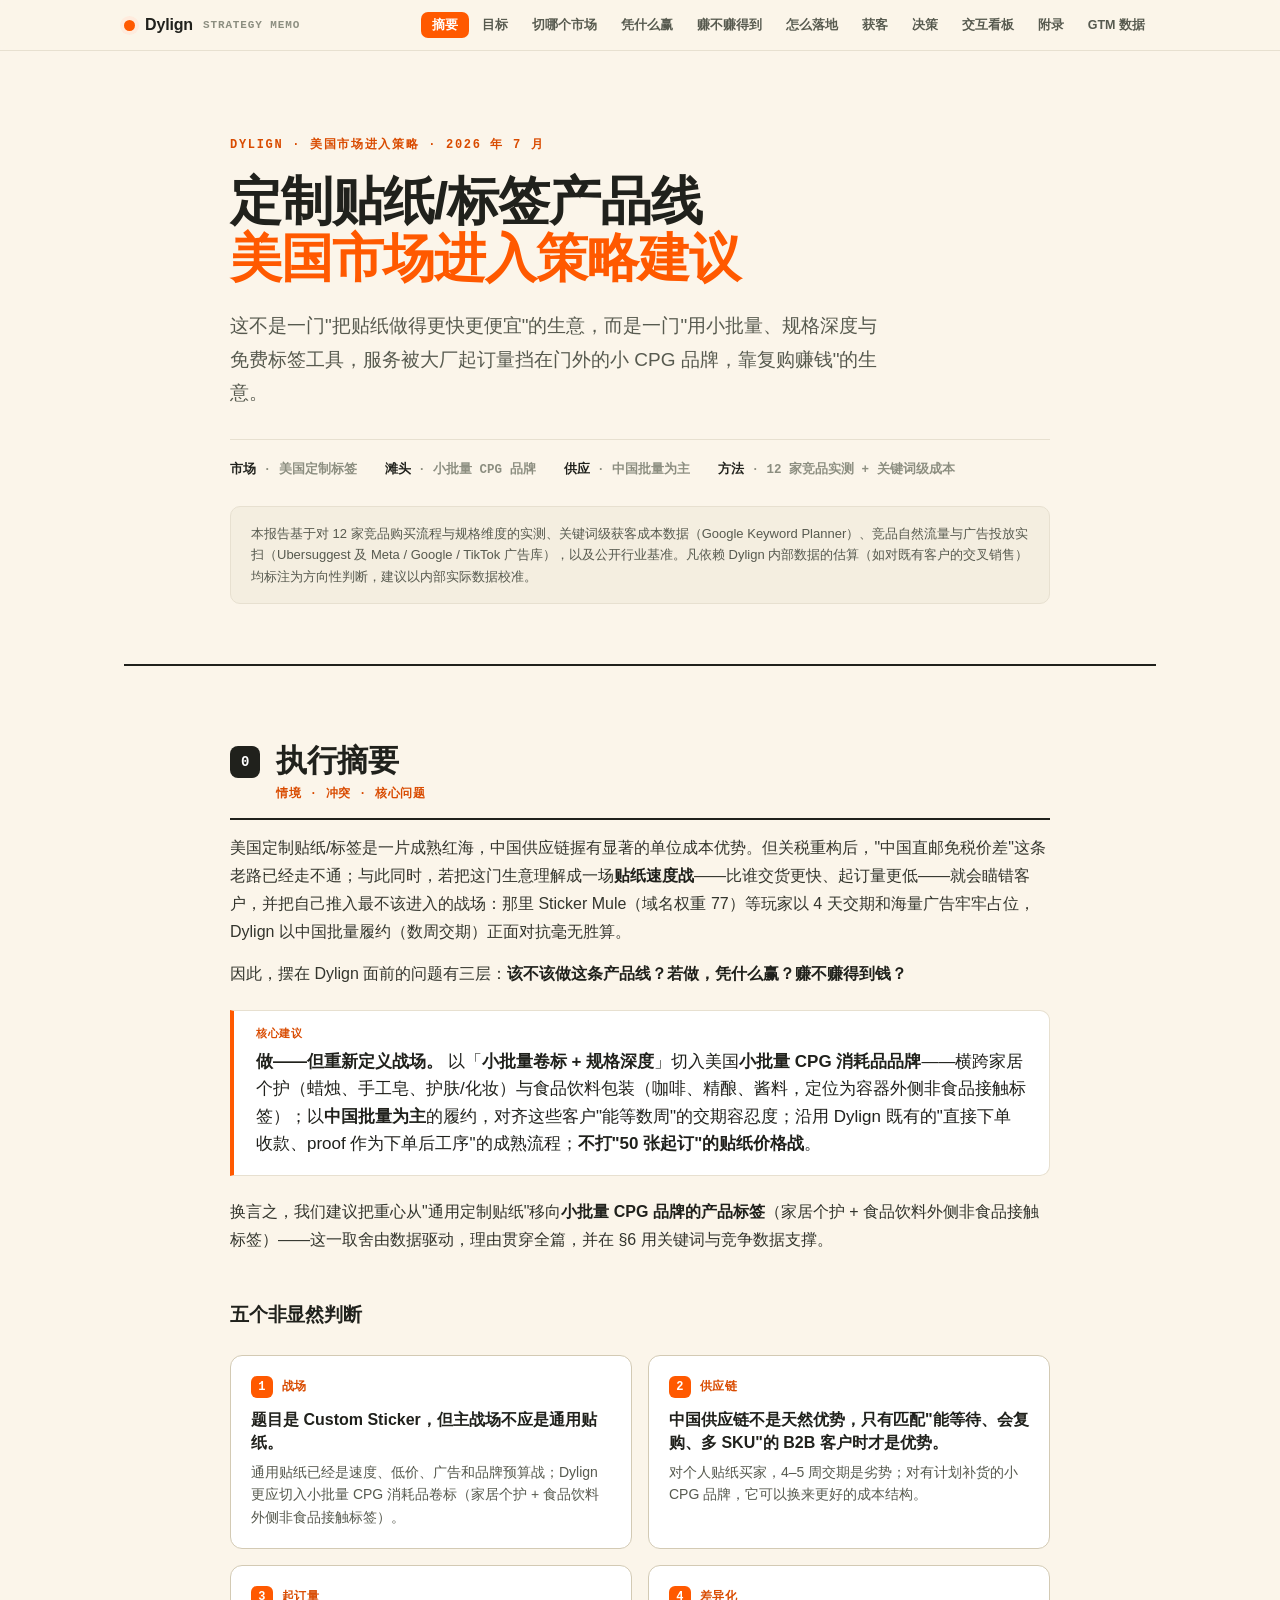
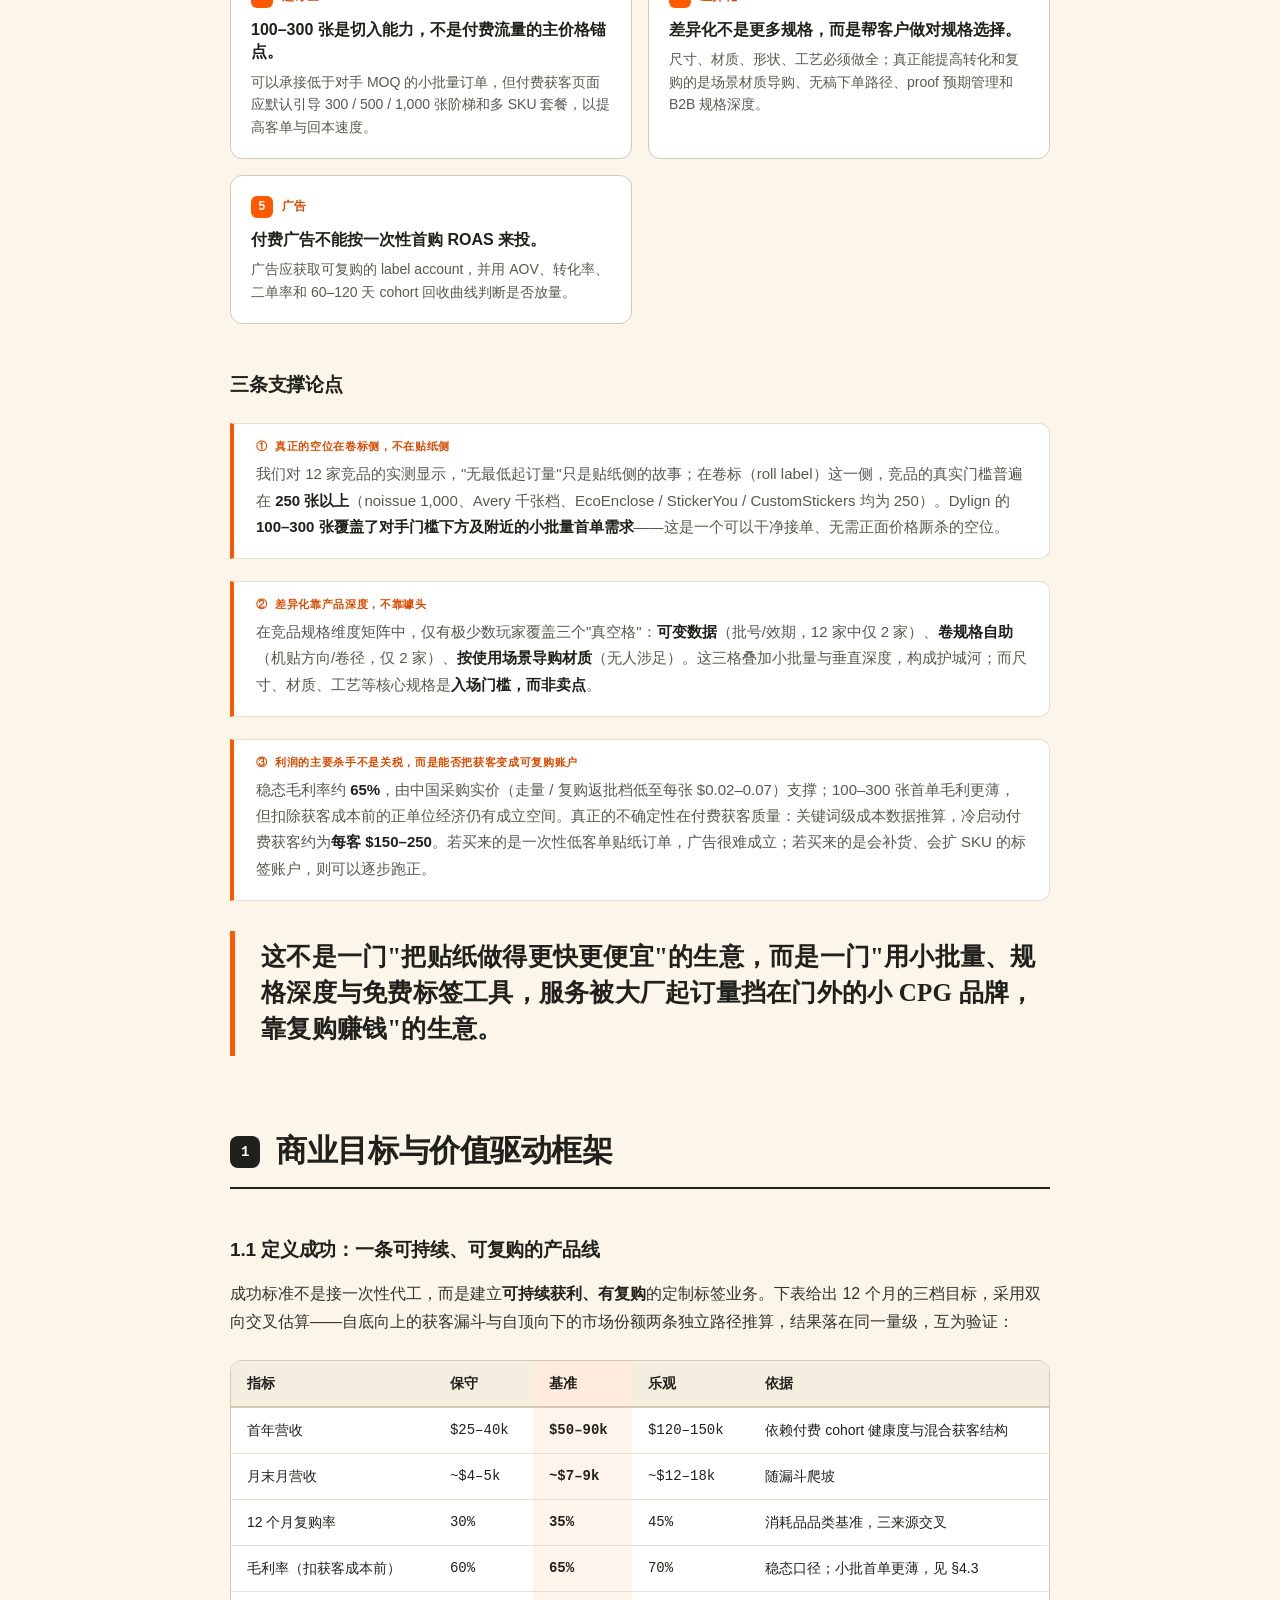
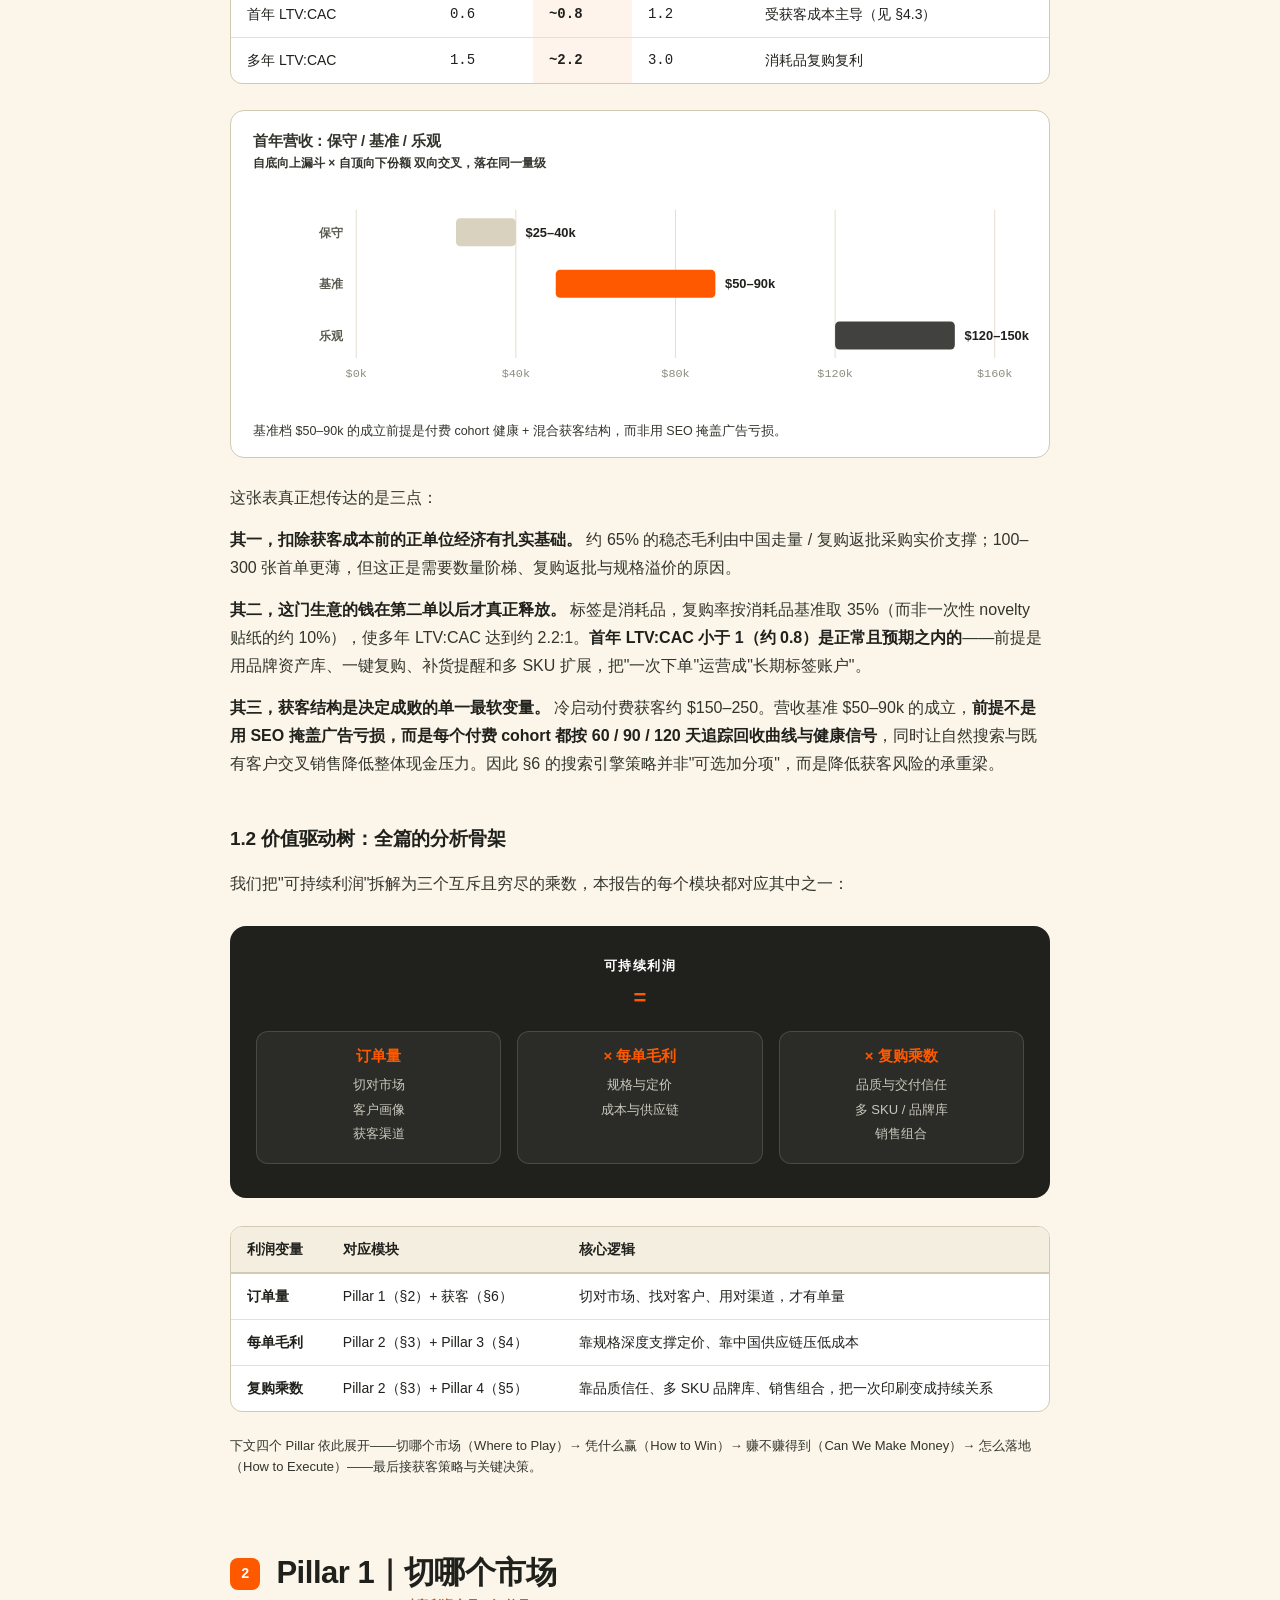
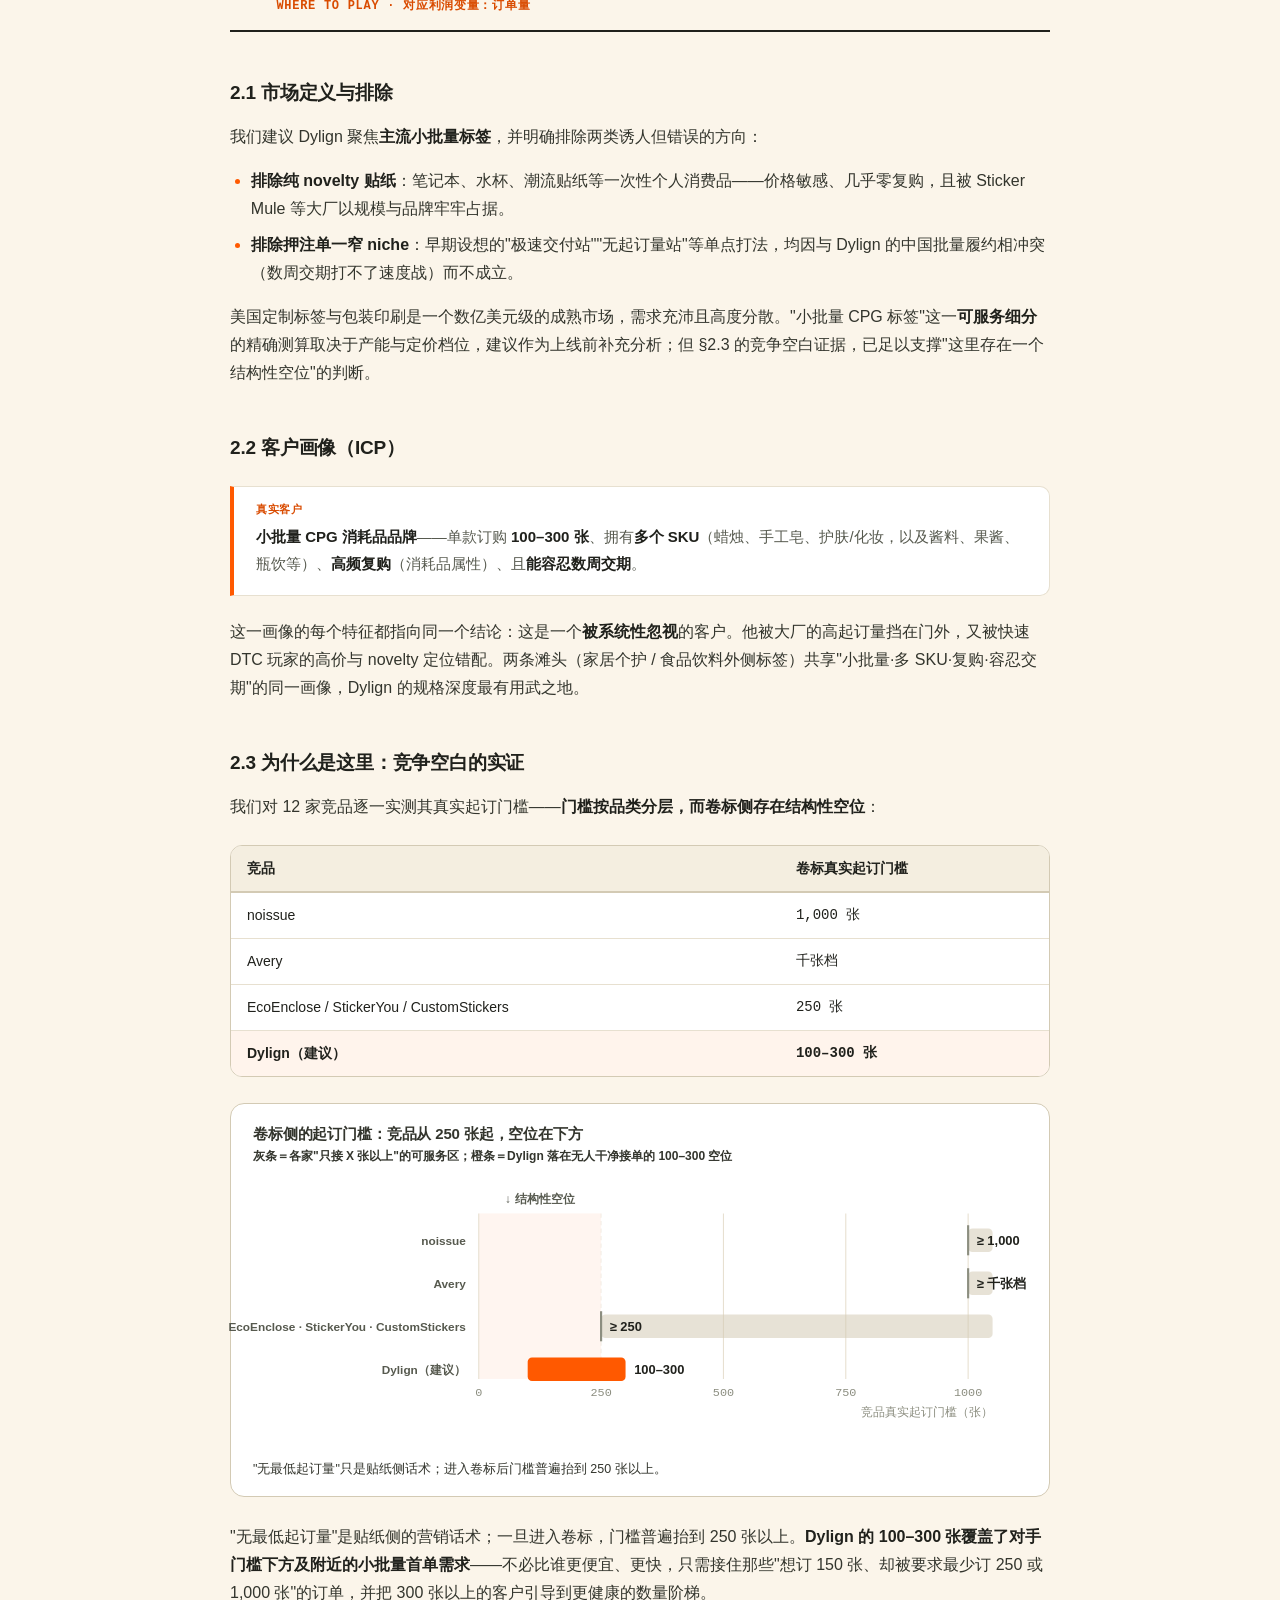
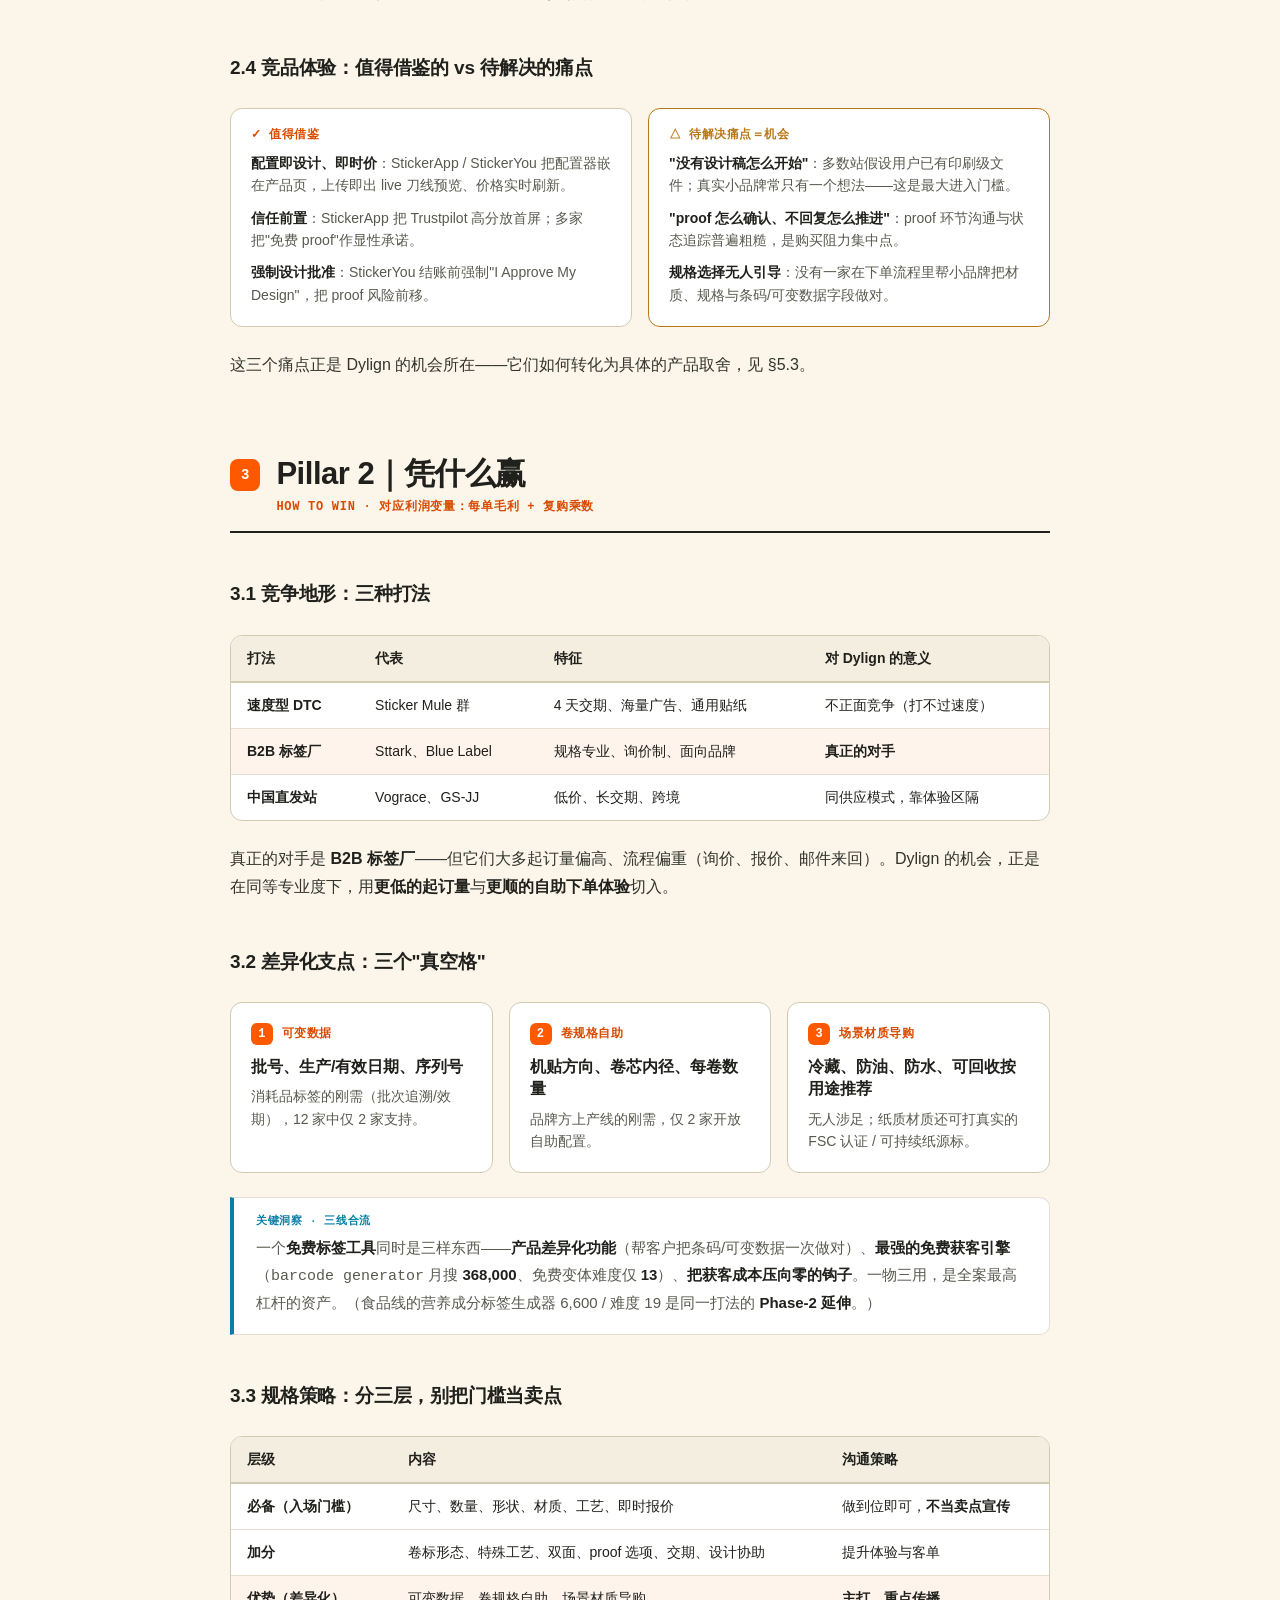
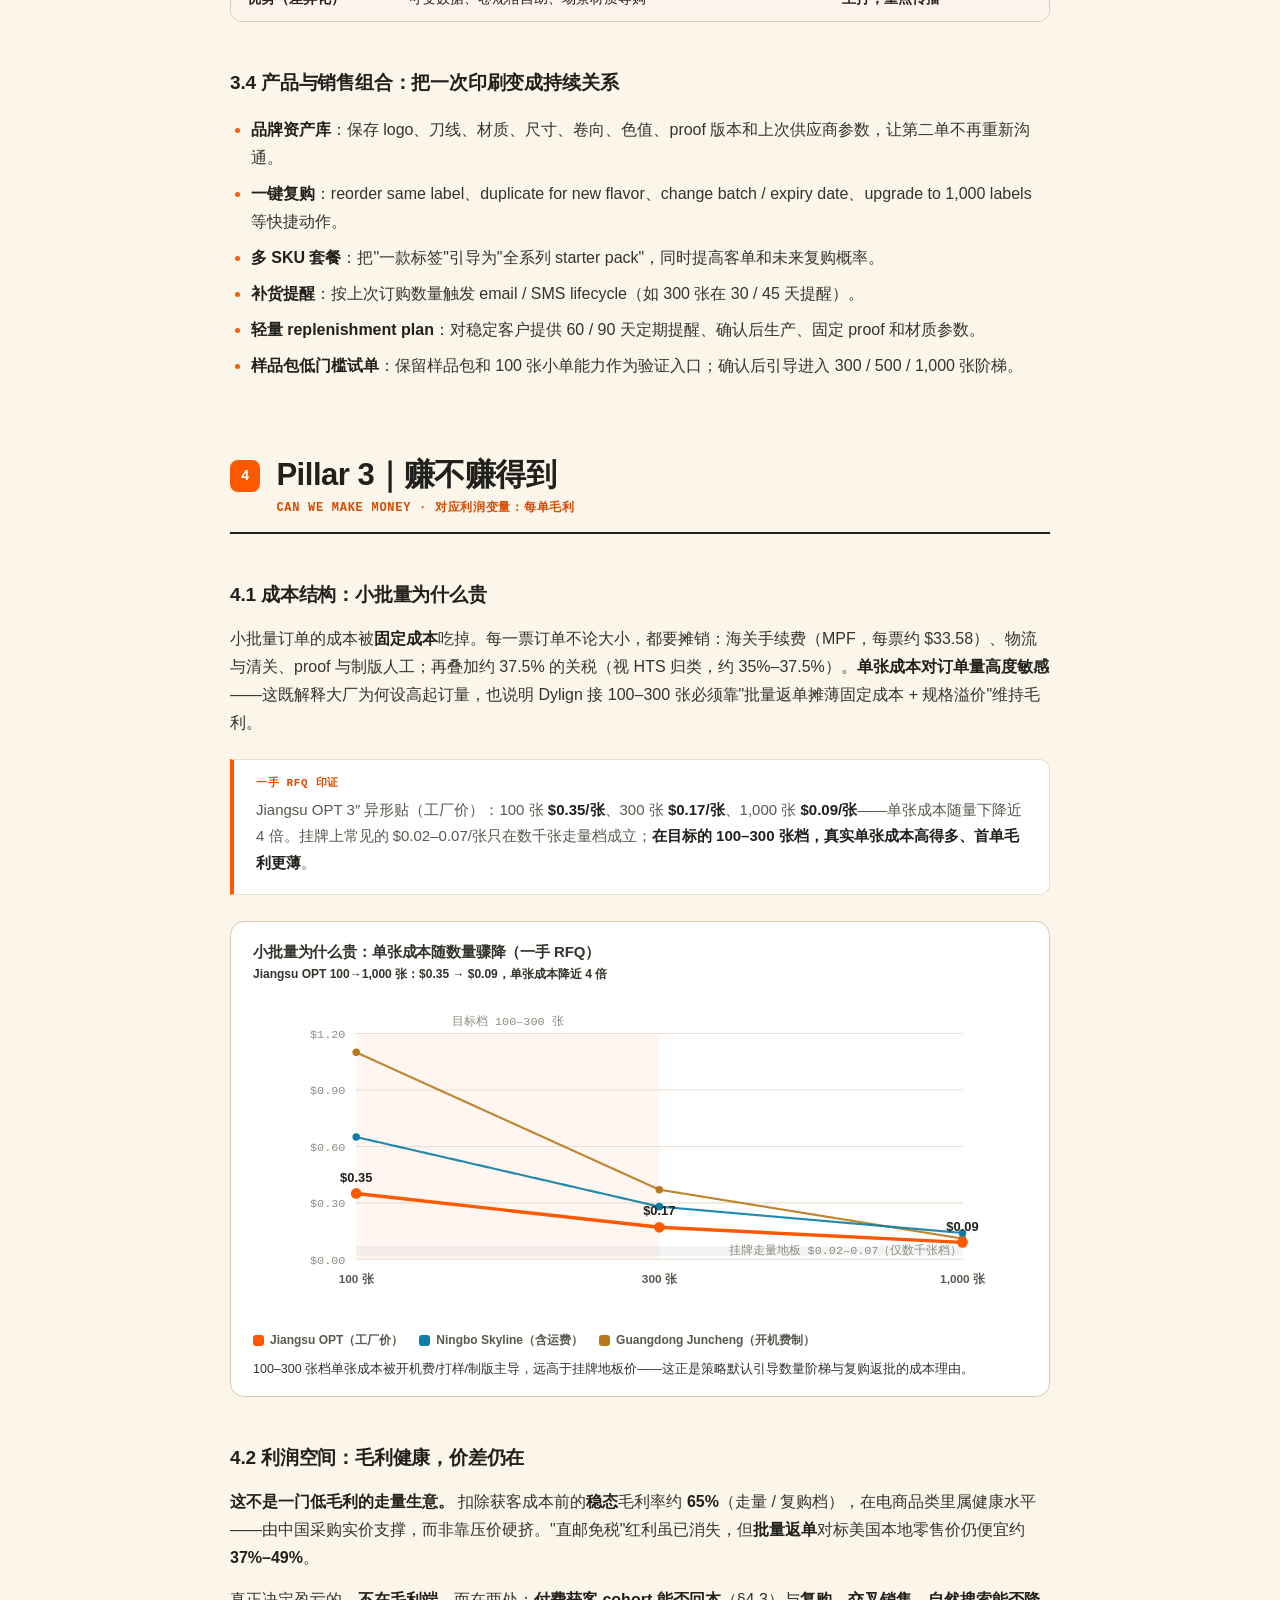
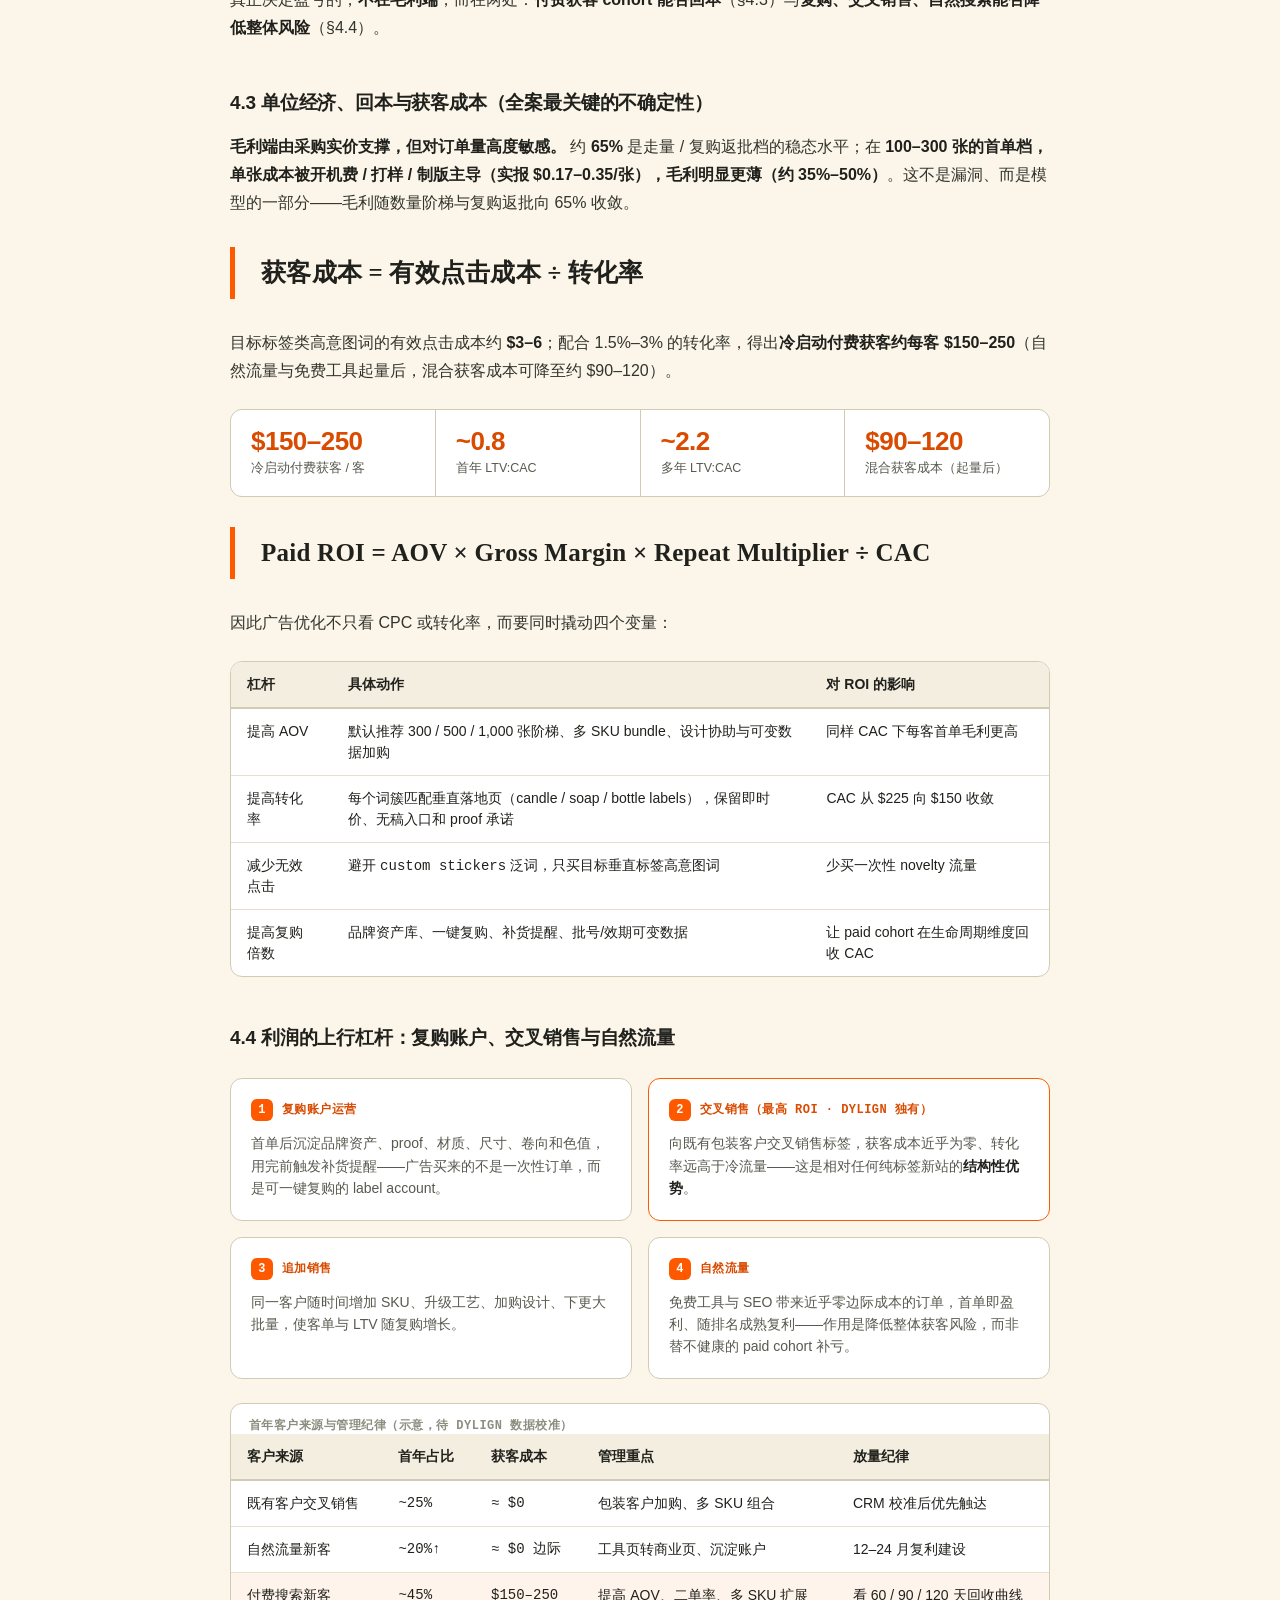
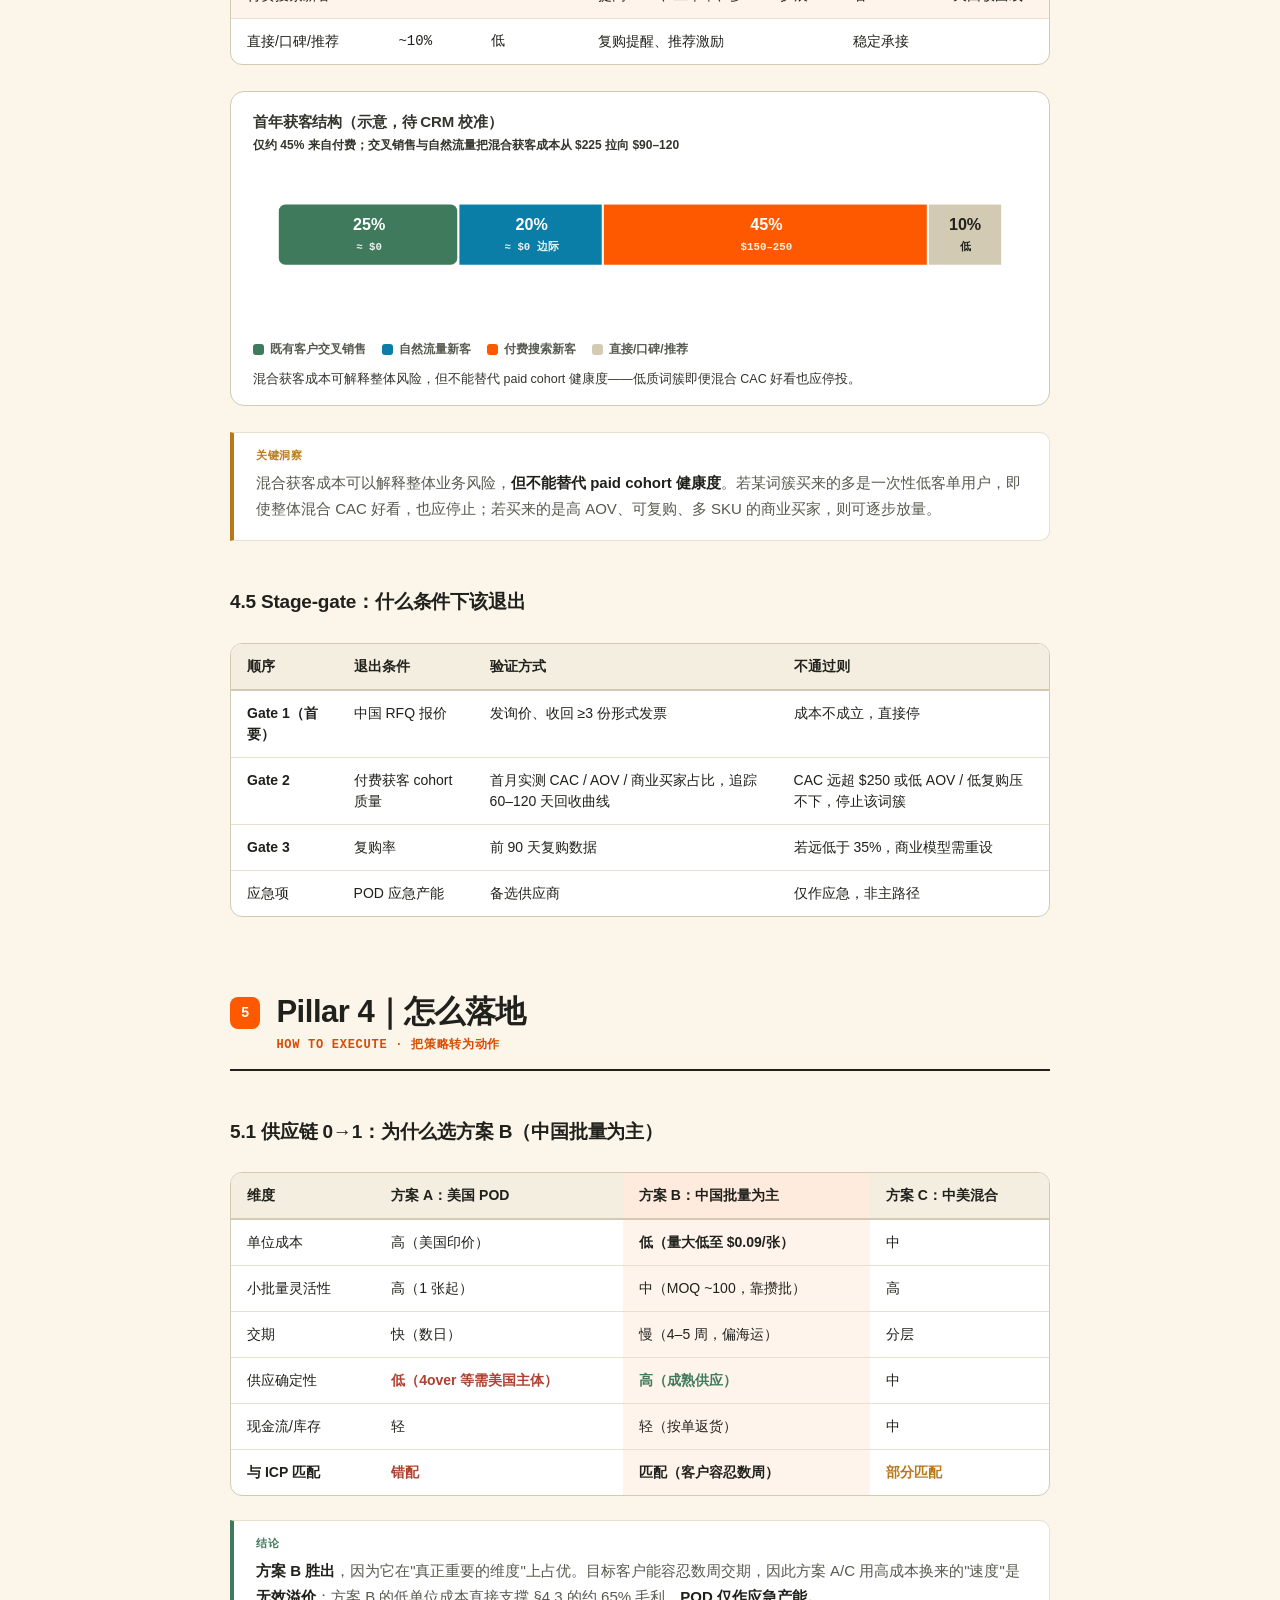
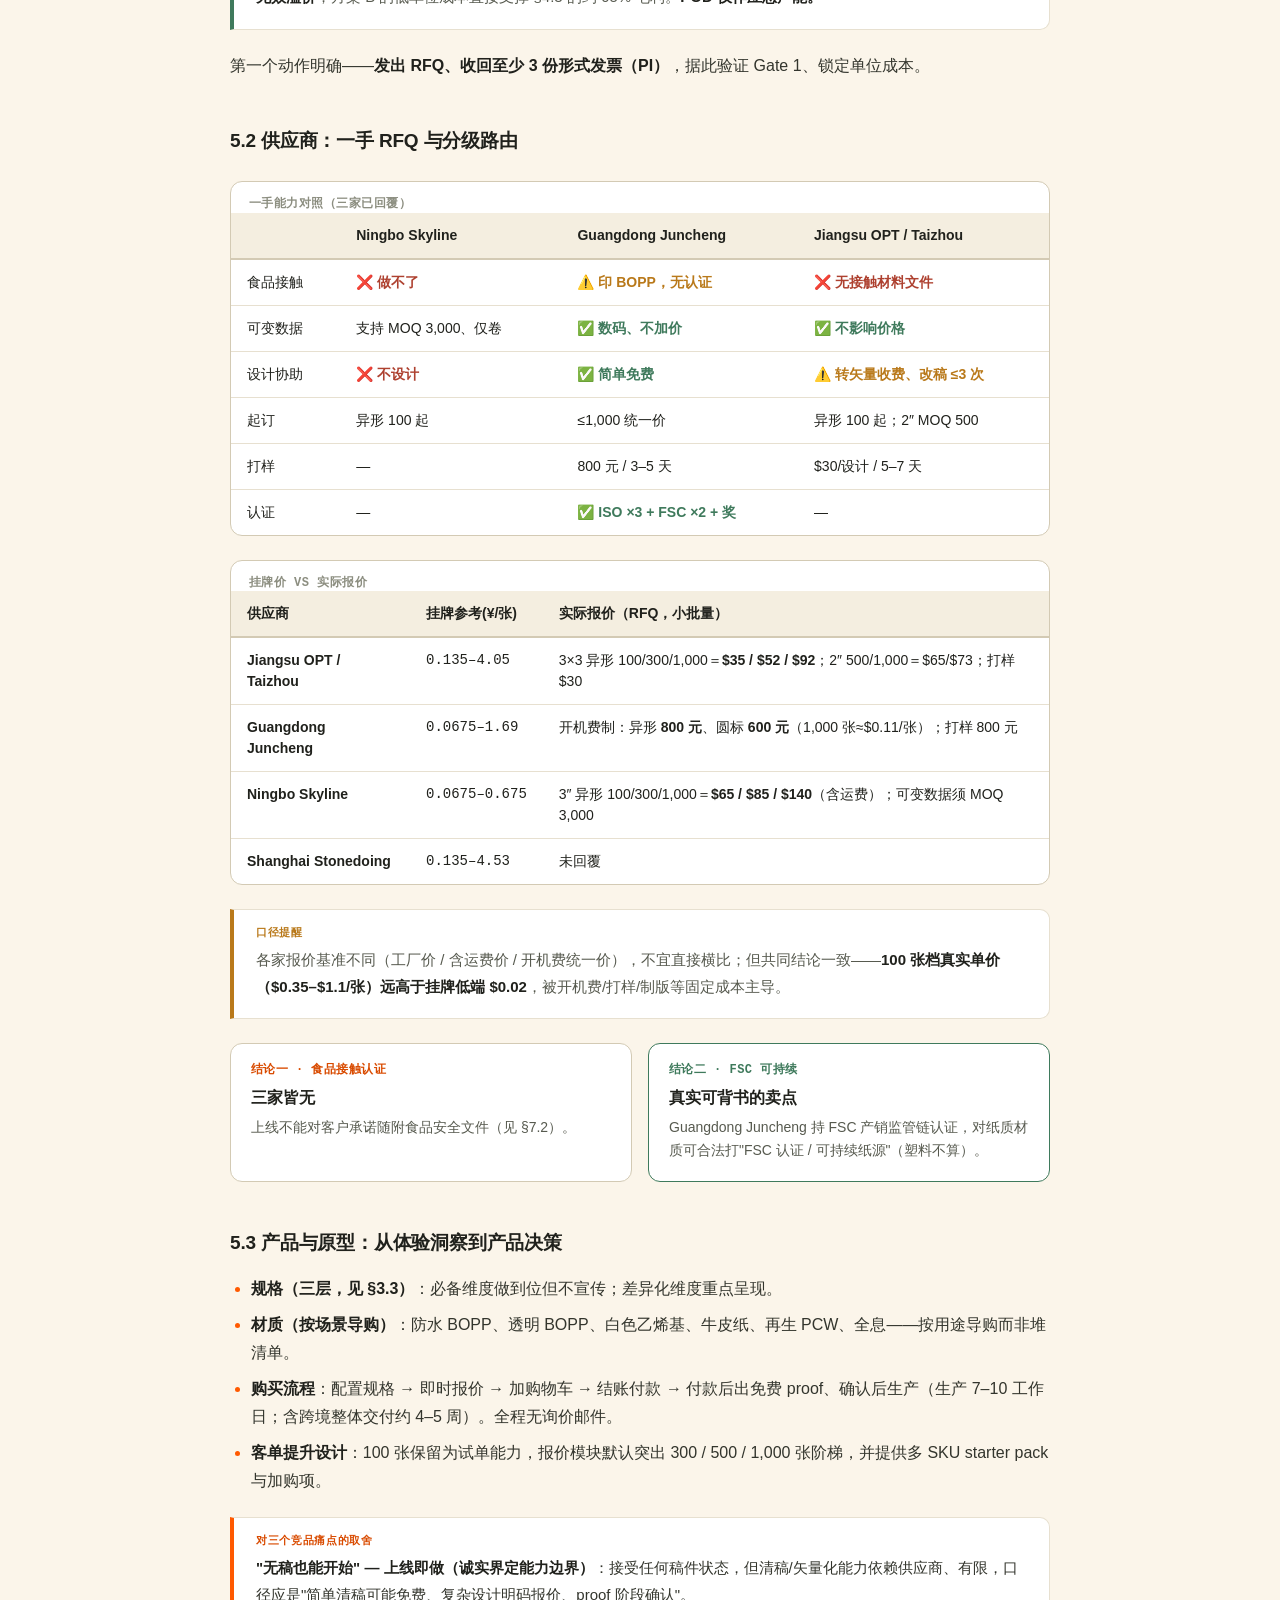
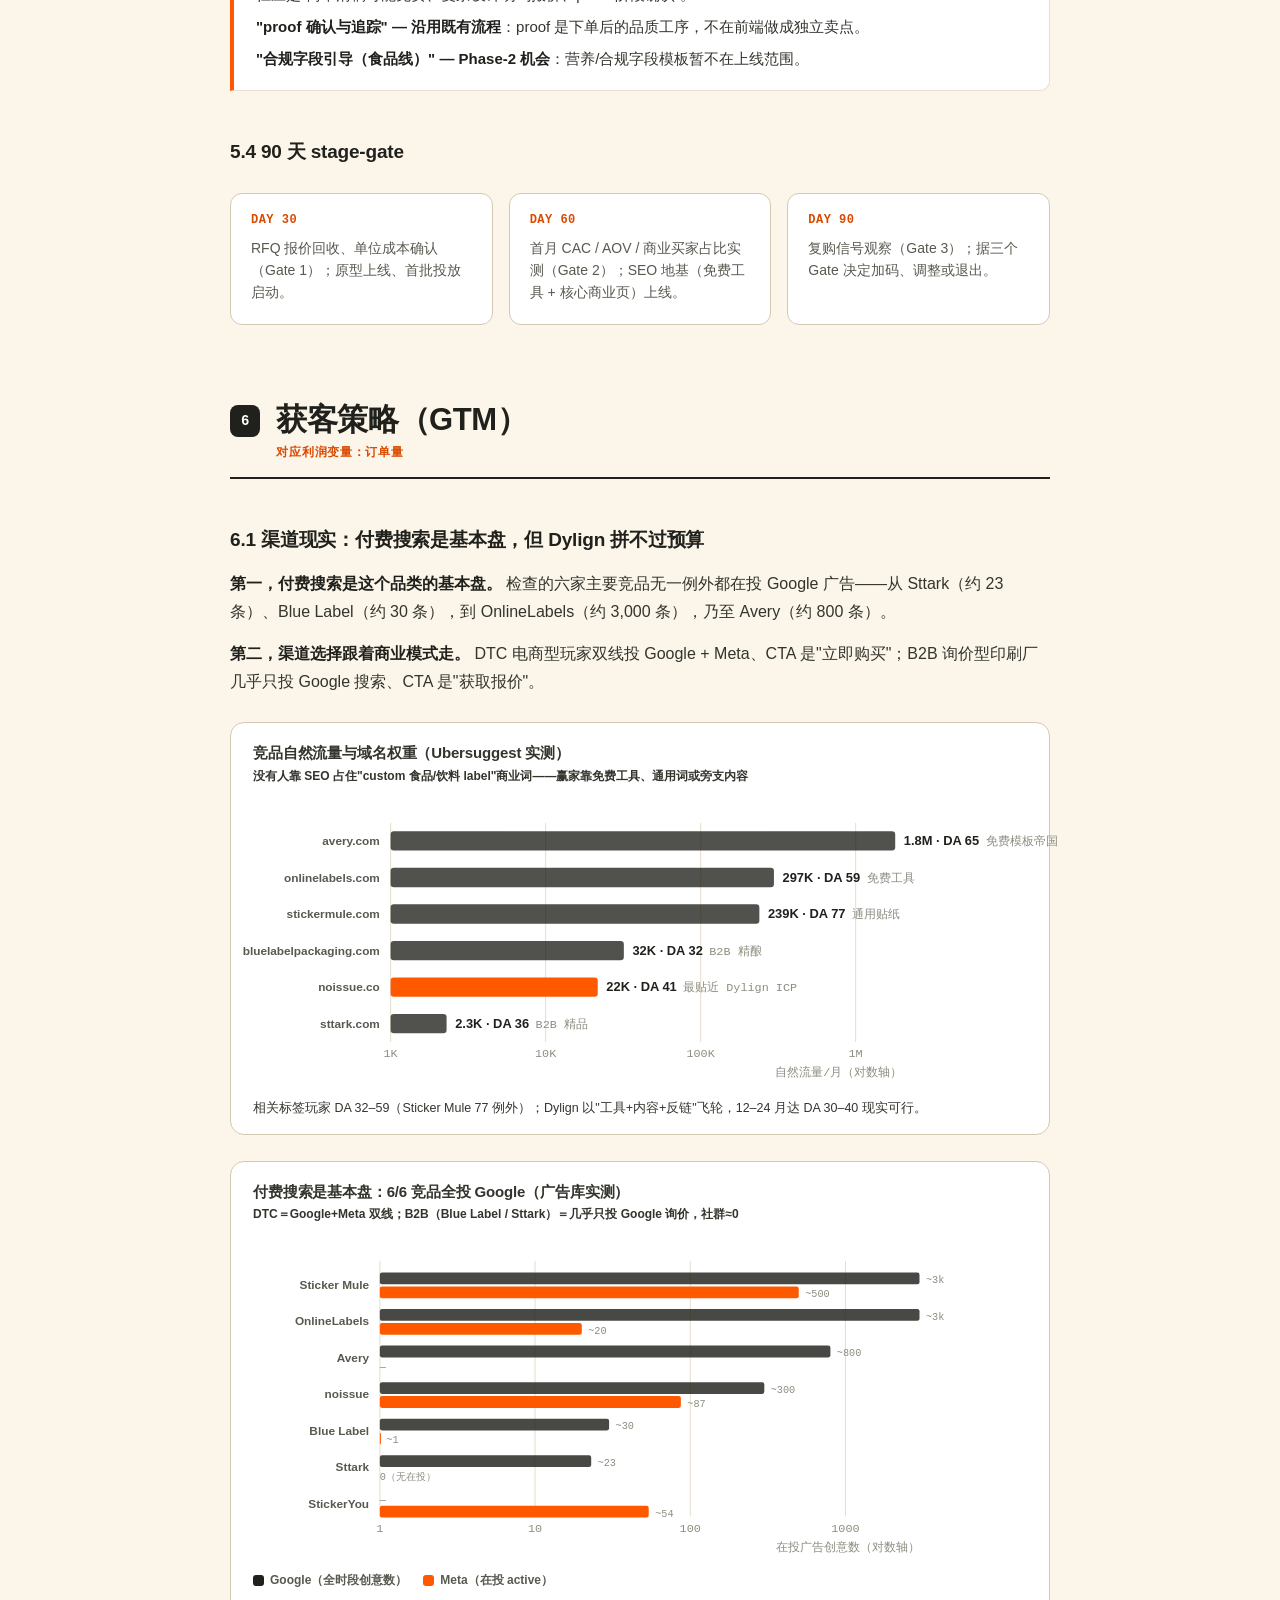
==== commit 81392c1c: "报告可视化：8 张数据图表 + 可折叠 GTM 原始数据附录 图表（内联 SVG，无外部依赖，响应式）： - §1.1 首年营收三档区间条 - §2.3 竞品起订门槛空位图 - §4.1 单张成本随数" ====
--- a/index.html
+++ b/index.html
@@ -178,6 +178,36 @@
   footer{max-width:1080px;margin:0 auto;padding:40px 24px 60px;border-top:1px solid var(--line);color:var(--ink-faint);font-size:13px;}
   footer .fbrand{font-weight:800;color:var(--ink);font-size:15px;}
 
+
+  /* ---------- charts ---------- */
+  .chart{background:var(--paper-raised);border:1px solid var(--line-strong);border-radius:14px;padding:20px 22px 16px;margin:26px 0;}
+  .chart-title{font:800 15px/1.35 var(--sans);color:var(--ink);margin:0 0 3px;letter-spacing:-.01em;}
+  .chart-sub{font:600 12px/1.5 var(--sans);color:var(--ink-soft);margin:0 0 14px;}
+  .chart svg{width:100%;height:auto;display:block;overflow:visible;}
+  .chart text{font-family:var(--sans);}
+  .chart .ax{fill:var(--ink-faint);font:500 11px var(--mono);}
+  .chart .axlbl{fill:var(--ink-soft);font:700 11px var(--sans);}
+  .chart .val{fill:var(--ink);font:800 12px var(--sans);}
+  .chart .grid{stroke:var(--line);stroke-width:1;}
+  .chart .c-orange{fill:var(--orange);} .chart .c-ink{fill:var(--ink);} .chart .c-mute{fill:var(--line-strong);}
+  .chart-note{font-size:12.5px;color:var(--ink-faint);margin:12px 0 0;line-height:1.55;}
+  .chart-legend{display:flex;flex-wrap:wrap;gap:7px 16px;margin:13px 0 0;font:600 12px/1.3 var(--sans);color:var(--ink-soft);}
+  .chart-legend span{display:inline-flex;align-items:center;gap:6px;}
+  .chart-legend i{width:11px;height:11px;border-radius:3px;flex-shrink:0;}
+  @media (max-width:640px){ .chart{padding:16px 13px 12px;} .chart text{font-size:11px;} }
+
+  /* ---------- collapsible data ---------- */
+  details.data{background:var(--paper-raised);border:1px solid var(--line-strong);border-radius:12px;margin:14px 0;overflow:hidden;}
+  details.data>summary{cursor:pointer;list-style:none;padding:16px 20px;display:flex;align-items:center;gap:12px;font-weight:700;color:var(--ink);font-size:14.5px;}
+  details.data>summary::-webkit-details-marker{display:none;}
+  details.data>summary:hover{background:var(--orange-tint);}
+  details.data>summary .badge{font:700 10px/1 var(--mono);background:var(--orange-soft);color:var(--orange-deep);padding:4px 7px;border-radius:5px;text-transform:uppercase;letter-spacing:.03em;flex-shrink:0;}
+  details.data>summary .chev{margin-left:auto;color:var(--orange-deep);font-family:var(--mono);font-weight:700;font-size:18px;transition:transform .2s;}
+  details.data[open]>summary .chev{transform:rotate(90deg);}
+  details.data .data-body{padding:2px 18px 14px;border-top:1px solid var(--line);}
+  details.data .data-body .tbl-wrap{border:none;border-radius:0;margin:14px 0 0;}
+  details.data .src{font:600 11px/1.55 var(--mono);color:var(--ink-faint);margin:12px 0 0;}
+
   /* ---------- misc ---------- */
   .divider{height:1px;background:var(--line);margin:40px 0;border:0;}
   .footnote{font-size:13px;color:var(--ink-faint);line-height:1.6;}
@@ -203,6 +233,8 @@
       <a href="#decisions">决策</a>
       <a href="#board">交互看板</a>
       <a href="#appendix">附录</a>
+      <a href="#gtm-data">GTM 数据</a>
+
     </nav>
   </div>
 </header>
@@ -281,6 +313,13 @@
         </tbody>
       </table></div>
 
+      <figure class="chart">
+        <p class="chart-title">首年营收：保守 / 基准 / 乐观</p>
+        <p class="chart-sub">自底向上漏斗 × 自顶向下份额 双向交叉，落在同一量级</p>
+        <svg viewBox="0 0 720 208" role="img" aria-label="首年营收三档"><line class="grid" x1="96" y1="22" x2="96" y2="160"/><text class="ax" x="96" y="178" text-anchor="middle">$0k</text><line class="grid" x1="244.5" y1="22" x2="244.5" y2="160"/><text class="ax" x="244.5" y="178" text-anchor="middle">$40k</text><line class="grid" x1="393" y1="22" x2="393" y2="160"/><text class="ax" x="393" y="178" text-anchor="middle">$80k</text><line class="grid" x1="541.5" y1="22" x2="541.5" y2="160"/><text class="ax" x="541.5" y="178" text-anchor="middle">$120k</text><line class="grid" x1="690" y1="22" x2="690" y2="160"/><text class="ax" x="690" y="178" text-anchor="middle">$160k</text><text class="axlbl" x="84" y="47" text-anchor="end">保守</text><rect class="c-mute" x="188.8125" y="30" width="55.6875" height="26" rx="4" opacity="0.85"/><text class="val" x="253.5" y="47">$25–40k</text><text class="axlbl" x="84" y="95" text-anchor="end">基准</text><rect class="c-orange" x="281.625" y="78" width="148.5" height="26" rx="4"/><text class="val" x="439.125" y="95">$50–90k</text><text class="axlbl" x="84" y="143" text-anchor="end">乐观</text><rect class="c-ink" x="541.5" y="126" width="111.375" height="26" rx="4" opacity="0.85"/><text class="val" x="661.875" y="143">$120–150k</text></svg>
+        <p class="chart-note">基准档 $50–90k 的成立前提是付费 cohort 健康 + 混合获客结构，而非用 SEO 掩盖广告亏损。</p>
+      </figure>
+
       <p>这张表真正想传达的是三点：</p>
       <p><strong>其一，扣除获客成本前的正单位经济有扎实基础。</strong> 约 65% 的稳态毛利由中国走量 / 复购返批采购实价支撑；100–300 张首单更薄，但这正是需要数量阶梯、复购返批与规格溢价的原因。</p>
       <p><strong>其二，这门生意的钱在第二单以后才真正释放。</strong> 标签是消耗品，复购率按消耗品基准取 35%（而非一次性 novelty 贴纸的约 10%），使多年 LTV:CAC 达到约 2.2:1。<strong>首年 LTV:CAC 小于 1（约 0.8）是正常且预期之内的</strong>——前提是用品牌资产库、一键复购、补货提醒和多 SKU 扩展，把"一次下单"运营成"长期标签账户"。</p>
@@ -338,6 +377,13 @@
           <tr class="col-em"><td><strong>Dylign（建议）</strong></td><td class="num"><strong>100–300 张</strong></td></tr>
         </tbody>
       </table></div>
+      <figure class="chart">
+        <p class="chart-title">卷标侧的起订门槛：竞品从 250 张起，空位在下方</p>
+        <p class="chart-sub">灰条＝各家"只接 X 张以上"的可服务区；橙条＝Dylign 落在无人干净接单的 100–300 空位</p>
+        <svg viewBox="0 0 720 250" role="img" aria-label="竞品起订门槛对比"><rect x="210" y="32" width="113.8095238095238" height="154" fill="var(--orange)" opacity="0.06"/><text class="axlbl" x="266.9047619047619" y="22" text-anchor="middle" fill="var(--orange-deep)">↓ 结构性空位</text><line class="grid" x1="210" y1="32" x2="210" y2="186" /><text class="ax" x="210" y="202" text-anchor="middle">0</text><line class="grid" x1="323.8095238095238" y1="32" x2="323.8095238095238" y2="186" stroke-dasharray="4 3" stroke="var(--orange)" opacity="0.5"/><text class="ax" x="323.8095238095238" y="202" text-anchor="middle">250</text><line class="grid" x1="437.6190476190476" y1="32" x2="437.6190476190476" y2="186" /><text class="ax" x="437.6190476190476" y="202" text-anchor="middle">500</text><line class="grid" x1="551.4285714285714" y1="32" x2="551.4285714285714" y2="186" /><text class="ax" x="551.4285714285714" y="202" text-anchor="middle">750</text><line class="grid" x1="665.2380952380952" y1="32" x2="665.2380952380952" y2="186" /><text class="ax" x="665.2380952380952" y="202" text-anchor="middle">1000</text><text class="ax" x="688" y="220" text-anchor="end">竞品真实起订门槛（张）</text><text class="axlbl" x="198" y="61" text-anchor="end" style="font-size:11px">noissue</text><rect class="c-mute" x="665.2380952380952" y="46" width="22.761904761904816" height="22" rx="4" opacity="0.55"/><line x1="665.2380952380952" y1="43" x2="665.2380952380952" y2="71" stroke="var(--ink-faint)" stroke-width="2"/><text class="val" x="673.2380952380952" y="61" fill="var(--ink-soft)">≥ 1,000</text><text class="axlbl" x="198" y="101" text-anchor="end" style="font-size:11px">Avery</text><rect class="c-mute" x="665.2380952380952" y="86" width="22.761904761904816" height="22" rx="4" opacity="0.55"/><line x1="665.2380952380952" y1="83" x2="665.2380952380952" y2="111" stroke="var(--ink-faint)" stroke-width="2"/><text class="val" x="673.2380952380952" y="101" fill="var(--ink-soft)">≥ 千张档</text><text class="axlbl" x="198" y="141" text-anchor="end" style="font-size:11px">EcoEnclose · StickerYou · CustomStickers</text><rect class="c-mute" x="323.8095238095238" y="126" width="364.1904761904762" height="22" rx="4" opacity="0.55"/><line x1="323.8095238095238" y1="123" x2="323.8095238095238" y2="151" stroke="var(--ink-faint)" stroke-width="2"/><text class="val" x="331.8095238095238" y="141" fill="var(--ink-soft)">≥ 250</text><text class="axlbl" x="198" y="181" text-anchor="end" fill="var(--orange-deep)" style="font-size:11px">Dylign（建议）</text><rect class="c-orange" x="255.52380952380952" y="166" width="91.04761904761904" height="22" rx="4"/><text class="val" x="354.57142857142856" y="181">100–300</text></svg>
+        <p class="chart-note">"无最低起订量"只是贴纸侧话术；进入卷标后门槛普遍抬到 250 张以上。</p>
+      </figure>
+
       <p>"无最低起订量"是贴纸侧的营销话术；一旦进入卷标，门槛普遍抬到 250 张以上。<strong>Dylign 的 100–300 张覆盖了对手门槛下方及附近的小批量首单需求</strong>——不必比谁更便宜、更快，只需接住那些"想订 150 张、却被要求最少订 250 或 1,000 张"的订单，并把 300 张以上的客户引导到更健康的数量阶梯。</p>
 
       <h3>2.4 竞品体验：值得借鉴的 vs 待解决的痛点</h3>
@@ -412,6 +458,14 @@
       <h3>4.1 成本结构：小批量为什么贵</h3>
       <p>小批量订单的成本被<strong>固定成本</strong>吃掉。每一票订单不论大小，都要摊销：海关手续费（MPF，每票约 $33.58）、物流与清关、proof 与制版人工；再叠加约 37.5% 的关税（视 HTS 归类，约 35%–37.5%）。<strong>单张成本对订单量高度敏感</strong>——这既解释大厂为何设高起订量，也说明 Dylign 接 100–300 张必须靠"批量返单摊薄固定成本 + 规格溢价"维持毛利。</p>
       <div class="callout"><span class="tag">一手 RFQ 印证</span>Jiangsu OPT 3″ 异形贴（工厂价）：100 张 <strong>$0.35/张</strong>、300 张 <strong>$0.17/张</strong>、1,000 张 <strong>$0.09/张</strong>——单张成本随量下降近 4 倍。挂牌上常见的 $0.02–0.07/张只在数千张走量档成立；<strong>在目标的 100–300 张档，真实单张成本高得多、首单毛利更薄</strong>。</div>
+      <figure class="chart">
+        <p class="chart-title">小批量为什么贵：单张成本随数量骤降（一手 RFQ）</p>
+        <p class="chart-sub">Jiangsu OPT 100→1,000 张：$0.35 → $0.09，单张成本降近 4 倍</p>
+        <svg viewBox="0 0 720 300" role="img" aria-label="单张成本随数量下降"><rect x="96" y="34" width="282" height="210" fill="var(--orange)" opacity="0.05"/><text class="ax" x="237" y="26" text-anchor="middle" fill="var(--orange-deep)">目标档 100–300 张</text><line class="grid" x1="96" y1="244" x2="660" y2="244"/><text class="ax" x="86" y="248" text-anchor="end">$0.00</text><line class="grid" x1="96" y1="191.5" x2="660" y2="191.5"/><text class="ax" x="86" y="195.5" text-anchor="end">$0.30</text><line class="grid" x1="96" y1="139" x2="660" y2="139"/><text class="ax" x="86" y="143" text-anchor="end">$0.60</text><line class="grid" x1="96" y1="86.5" x2="660" y2="86.5"/><text class="ax" x="86" y="90.5" text-anchor="end">$0.90</text><line class="grid" x1="96" y1="34" x2="660" y2="34"/><text class="ax" x="86" y="38" text-anchor="end">$1.20</text><rect x="96" y="231.75" width="564" height="8.75" fill="var(--ink)" opacity="0.05"/><text class="ax" x="660" y="239.125" text-anchor="end" fill="var(--ink-faint)">挂牌走量地板 $0.02–0.07（仅数千张档）</text><text class="axlbl" x="96" y="266" text-anchor="middle">100 张</text><text class="axlbl" x="378" y="266" text-anchor="middle">300 张</text><text class="axlbl" x="660" y="266" text-anchor="middle">1,000 张</text><path d="M96 51.49999999999997 L378 179.25 L660 224.75 " fill="none" stroke="var(--warn)" stroke-width="2" stroke-dasharray="1 0" opacity="0.9"/><circle cx="96" cy="51.49999999999997" r="3.5" fill="var(--warn)"/><circle cx="378" cy="179.25" r="3.5" fill="var(--warn)"/><circle cx="660" cy="224.75" r="3.5" fill="var(--warn)"/><path d="M96 130.25 L378 195 L660 219.5 " fill="none" stroke="var(--teal)" stroke-width="2" stroke-dasharray="1 0" opacity="0.9"/><circle cx="96" cy="130.25" r="3.5" fill="var(--teal)"/><circle cx="378" cy="195" r="3.5" fill="var(--teal)"/><circle cx="660" cy="219.5" r="3.5" fill="var(--teal)"/><path d="M96 182.75 L378 214.25 L660 228.25 " fill="none" stroke="var(--orange)" stroke-width="3.2" /><circle cx="96" cy="182.75" r="5" fill="var(--orange)"/><text class="val" x="96" y="171.75" text-anchor="middle">$0.35</text><circle cx="378" cy="214.25" r="5" fill="var(--orange)"/><text class="val" x="378" y="203.25" text-anchor="middle">$0.17</text><circle cx="660" cy="228.25" r="5" fill="var(--orange)"/><text class="val" x="660" y="217.25" text-anchor="middle">$0.09</text></svg>
+        <div class="chart-legend"><span><i style="background:var(--orange)"></i>Jiangsu OPT（工厂价）</span><span><i style="background:var(--teal)"></i>Ningbo Skyline（含运费）</span><span><i style="background:var(--warn)"></i>Guangdong Juncheng（开机费制）</span></div>
+        <p class="chart-note">100–300 张档单张成本被开机费/打样/制版主导，远高于挂牌地板价——这正是策略默认引导数量阶梯与复购返批的成本理由。</p>
+      </figure>
+
 
       <h3>4.2 利润空间：毛利健康，价差仍在</h3>
       <p><strong>这不是一门低毛利的走量生意。</strong> 扣除获客成本前的<strong>稳态</strong>毛利率约 <strong>65%</strong>（走量 / 复购档），在电商品类里属健康水平——由中国采购实价支撑，而非靠压价硬挤。"直邮免税"红利虽已消失，但<strong>批量返单</strong>对标美国本地零售价仍便宜约 <strong>37%–49%</strong>。</p>
@@ -456,6 +510,14 @@
           <tr><td>直接/口碑/推荐</td><td class="num">~10%</td><td class="num">低</td><td>复购提醒、推荐激励</td><td>稳定承接</td></tr>
         </tbody>
       </table></div>
+      <figure class="chart">
+        <p class="chart-title">首年获客结构（示意，待 CRM 校准）</p>
+        <p class="chart-sub">仅约 45% 来自付费；交叉销售与自然流量把混合获客成本从 $225 拉向 $90–120</p>
+        <svg viewBox="0 0 720 150" role="img" aria-label="首年获客结构"><rect x="24" y="34" width="166" height="56" fill="var(--good)" rx="6"/><text x="108" y="58" text-anchor="middle" fill="#fff" style="font:800 15px var(--sans)">25%</text><text x="108" y="76" text-anchor="middle" fill="#fff" style="font:600 10px var(--mono);opacity:.9">≈ $0</text><rect x="192" y="34" width="132.40000000000003" height="56" fill="var(--teal)"/><text x="259.20000000000005" y="58" text-anchor="middle" fill="#fff" style="font:800 15px var(--sans)">20%</text><text x="259.20000000000005" y="76" text-anchor="middle" fill="#fff" style="font:600 10px var(--mono);opacity:.9">≈ $0 边际</text><rect x="326.40000000000003" y="34" width="300.40000000000003" height="56" fill="var(--orange)"/><text x="477.6" y="58" text-anchor="middle" fill="#fff" style="font:800 15px var(--sans)">45%</text><text x="477.6" y="76" text-anchor="middle" fill="#fff" style="font:600 10px var(--mono);opacity:.9">$150–250</text><rect x="628.8000000000001" y="34" width="67.19999999999993" height="56" fill="var(--line-strong)"/><text x="662.4000000000001" y="58" text-anchor="middle" fill="var(--ink)" style="font:800 15px var(--sans)">10%</text><text x="662.4000000000001" y="76" text-anchor="middle" fill="var(--ink)" style="font:600 10px var(--mono)">低</text></svg>
+        <div class="chart-legend"><span><i style="background:var(--good)"></i>既有客户交叉销售</span><span><i style="background:var(--teal)"></i>自然流量新客</span><span><i style="background:var(--orange)"></i>付费搜索新客</span><span><i style="background:var(--line-strong)"></i>直接/口碑/推荐</span></div>
+        <p class="chart-note">混合获客成本可解释整体风险，但不能替代 paid cohort 健康度——低质词簇即便混合 CAC 好看也应停投。</p>
+      </figure>
+
       <div class="callout warn"><span class="tag">关键洞察</span>混合获客成本可以解释整体业务风险，<strong>但不能替代 paid cohort 健康度</strong>。若某词簇买来的多是一次性低客单用户，即使整体混合 CAC 好看，也应停止；若买来的是高 AOV、可复购、多 SKU 的商业买家，则可逐步放量。</div>
 
       <h3>4.5 Stage-gate：什么条件下该退出</h3>
@@ -550,6 +612,20 @@
       <h3>6.1 渠道现实：付费搜索是基本盘，但 Dylign 拼不过预算</h3>
       <p><strong>第一，付费搜索是这个品类的基本盘。</strong> 检查的六家主要竞品无一例外都在投 Google 广告——从 Sttark（约 23 条）、Blue Label（约 30 条），到 OnlineLabels（约 3,000 条），乃至 Avery（约 800 条）。</p>
       <p><strong>第二，渠道选择跟着商业模式走。</strong> DTC 电商型玩家双线投 Google + Meta、CTA 是"立即购买"；B2B 询价型印刷厂几乎只投 Google 搜索、CTA 是"获取报价"。</p>
+      <figure class="chart">
+        <p class="chart-title">竞品自然流量与域名权重（Ubersuggest 实测）</p>
+        <p class="chart-sub">没有人靠 SEO 占住"custom 食品/饮料 label"商业词——赢家靠免费工具、通用词或旁支内容</p>
+        <svg viewBox="0 0 720 268" role="img" aria-label="竞品自然流量"><line class="grid" x1="128" y1="22" x2="128" y2="226"/><text class="ax" x="128" y="240" text-anchor="middle">1K</text><line class="grid" x1="272.1974173592008" y1="22" x2="272.1974173592008" y2="226"/><text class="ax" x="272.1974173592008" y="240" text-anchor="middle">10K</text><line class="grid" x1="416.3948347184017" y1="22" x2="416.3948347184017" y2="226"/><text class="ax" x="416.3948347184017" y="240" text-anchor="middle">100K</text><line class="grid" x1="560.5922520776024" y1="22" x2="560.5922520776024" y2="226"/><text class="ax" x="560.5922520776024" y="240" text-anchor="middle">1M</text><text class="ax" x="604" y="258" text-anchor="end">自然流量/月（对数轴）</text><text class="axlbl" x="118" y="43" text-anchor="end" style="font-size:11px">avery.com</text><rect class="c-ink" x="128" y="30" width="469.4018880363127" height="18" rx="3" opacity="0.78"/><text class="val" x="605.4018880363127" y="43">1.8M · DA 65<tspan class="ax" dx="6">免费模板帝国</tspan></text><text class="axlbl" x="118" y="77" text-anchor="end" style="font-size:11px">onlinelabels.com</text><rect class="c-ink" x="128" y="64" width="356.59292051887604" height="18" rx="3" opacity="0.78"/><text class="val" x="492.59292051887604" y="77">297K · DA 59<tspan class="ax" dx="6">免费工具</tspan></text><text class="axlbl" x="118" y="111" text-anchor="end" style="font-size:11px">stickermule.com</text><rect class="c-ink" x="128" y="98" width="343.0295417770876" height="18" rx="3" opacity="0.78"/><text class="val" x="479.0295417770876" y="111">239K · DA 77<tspan class="ax" dx="6">通用贴纸</tspan></text><text class="axlbl" x="118" y="145" text-anchor="end" style="font-size:11px">bluelabelpackaging.com</text><rect class="c-ink" x="128" y="132" width="216.9682477924033" height="18" rx="3" opacity="0.78"/><text class="val" x="352.9682477924033" y="145">32K · DA 32<tspan class="ax" dx="6">B2B 精酿</tspan></text><text class="axlbl" x="118" y="179" text-anchor="end" style="font-size:11px" fill="var(--orange-deep)">noissue.co</text><rect class="c-orange" x="128" y="166" width="192.6909505272289" height="18" rx="3" /><text class="val" x="328.6909505272289" y="179">22K · DA 41<tspan class="ax" dx="6">最贴近 Dylign ICP</tspan></text><text class="axlbl" x="118" y="213" text-anchor="end" style="font-size:11px">sttark.com</text><rect class="c-ink" x="128" y="200" width="52.078482758001485" height="18" rx="3" opacity="0.78"/><text class="val" x="188.07848275800148" y="213">2.3K · DA 36<tspan class="ax" dx="6">B2B 精品</tspan></text></svg>
+        <p class="chart-note">相关标签玩家 DA 32–59（Sticker Mule 77 例外）；Dylign 以"工具+内容+反链"飞轮，12–24 月达 DA 30–40 现实可行。</p>
+      </figure>
+      <figure class="chart">
+        <p class="chart-title">付费搜索是基本盘：6/6 竞品全投 Google（广告库实测）</p>
+        <p class="chart-sub">DTC＝Google+Meta 双线；B2B（Blue Label / Sttark）＝几乎只投 Google 询价，社群≈0</p>
+        <svg viewBox="0 0 720 300" role="img" aria-label="竞品广告投放"><line class="grid" x1="118" y1="22" x2="118" y2="260"/><text class="ax" x="118" y="274" text-anchor="middle">1</text><line class="grid" x1="262.37230203537234" y1="22" x2="262.37230203537234" y2="260"/><text class="ax" x="262.37230203537234" y="274" text-anchor="middle">10</text><line class="grid" x1="406.7446040707447" y1="22" x2="406.7446040707447" y2="260"/><text class="ax" x="406.7446040707447" y="274" text-anchor="middle">100</text><line class="grid" x1="551.1169061061171" y1="22" x2="551.1169061061171" y2="260"/><text class="ax" x="551.1169061061171" y="274" text-anchor="middle">1000</text><text class="ax" x="620" y="292" text-anchor="end">在投广告创意数（对数轴）</text><text class="axlbl" x="108" y="48" text-anchor="end" style="font-size:11px">Sticker Mule</text><rect class="c-ink" x="118" y="33" width="502" height="11" rx="2" opacity="0.82"/><text class="ax" x="626" y="43" style="font-size:9.5px">~3k</text><rect class="c-orange" x="118" y="46" width="389.6565126504099" height="11" rx="2"/><text class="ax" x="513.6565126504099" y="56" style="font-size:9.5px">~500</text><text class="axlbl" x="108" y="82" text-anchor="end" style="font-size:11px">OnlineLabels</text><rect class="c-ink" x="118" y="67" width="502" height="11" rx="2" opacity="0.82"/><text class="ax" x="626" y="77" style="font-size:9.5px">~3k</text><rect class="c-orange" x="118" y="80" width="187.83269549107945" height="11" rx="2"/><text class="ax" x="311.83269549107945" y="90" style="font-size:9.5px">~20</text><text class="axlbl" x="108" y="116" text-anchor="end" style="font-size:11px">Avery</text><rect class="c-ink" x="118" y="101" width="419.12578443786606" height="11" rx="2" opacity="0.82"/><text class="ax" x="543.1257844378661" y="111" style="font-size:9.5px">~800</text><text class="ax" x="118" y="124" style="font-size:9.5px">—</text><text class="axlbl" x="108" y="150" text-anchor="end" style="font-size:11px" fill="var(--orange-deep)">noissue</text><rect class="c-ink" x="118" y="135" width="357.62769796462766" height="11" rx="2" opacity="0.82"/><text class="ax" x="481.62769796462766" y="145" style="font-size:9.5px">~300</text><rect class="c-orange" x="118" y="148" width="280.0128593424748" height="11" rx="2"/><text class="ax" x="404.0128593424748" y="158" style="font-size:9.5px">~87</text><text class="axlbl" x="108" y="184" text-anchor="end" style="font-size:11px">Blue Label</text><rect class="c-ink" x="118" y="169" width="213.25539592925526" height="11" rx="2" opacity="0.82"/><text class="ax" x="337.25539592925526" y="179" style="font-size:9.5px">~30</text><rect class="c-orange" x="118" y="182" width="1" height="11" rx="2"/><text class="ax" x="124" y="192" style="font-size:9.5px">~1</text><text class="axlbl" x="108" y="218" text-anchor="end" style="font-size:11px">Sttark</text><rect class="c-ink" x="118" y="203" width="196.59578243150588" height="11" rx="2" opacity="0.82"/><text class="ax" x="320.5957824315059" y="213" style="font-size:9.5px">~23</text><text class="ax" x="118" y="226" style="font-size:9.5px" fill="var(--bad)">0（无在投）</text><text class="axlbl" x="108" y="252" text-anchor="end" style="font-size:11px">StickerYou</text><text class="ax" x="118" y="247" style="font-size:9.5px">—</text><rect class="c-orange" x="118" y="250" width="250.1096751373559" height="11" rx="2"/><text class="ax" x="374.1096751373559" y="260" style="font-size:9.5px">~54</text></svg>
+        <div class="chart-legend"><span><i style="background:var(--ink)"></i>Google（全时段创意数）</span><span><i style="background:var(--orange)"></i>Meta（在投 active）</span></div>
+        <p class="chart-note">跨平台"广告数"定义不同、不宜横比花费；此处看的是渠道有无与组合。付费不是"投不投"的问题，而是渠道与 CTA 跟着商业模式走。</p>
+      </figure>
+
       <div class="callout"><span class="tag">对 Dylign 的含义</span>付费搜索要投，但<strong>无法在预算上与这些玩家硬拼</strong>。真正的主力杠杆，是下面的搜索引擎与免费工具策略——这个品类里资本效率最高、且能复利积累护城河的楔子。</div>
 
       <h3>6.2 主力楔子：SEO 四支柱</h3>
@@ -565,6 +641,14 @@
         <li><strong>中尾（流量主力）</strong>：barcode generator（368K；免费变体 27.1K / 难度 13）、candle labels（2,900 / 26）、waterproof labels（2,400 / 31）、custom bottle labels（1,300 / 27）、soap labels（880 / 21）、cosmetic labels（320 / 22）；食品词作 Phase-2。</li>
         <li><strong>超长尾（程序化聚合）</strong>：custom [垂直] labels 等，单词量近零但难度极低（约 4）——用批量模板页 + FAQ 聚合，价值在"量大取胜 + 撑起主题权威"。</li>
       </ul>
+      <figure class="chart">
+        <p class="chart-title">关键词地图：搜量 × SEO 难度（越左下越好打）</p>
+        <p class="chart-sub">barcode 工具＝高量低难度磁铁；candle/soap 垂直＝低难度入口；custom stickers＝难度 65 的红区，放弃</p>
+        <svg viewBox="0 0 720 380" role="img" aria-label="关键词搜量与难度"><rect x="60" y="30" width="313" height="235.1733486285912" fill="var(--good)" opacity="0.06"/><text class="axlbl" x="77.88571428571429" y="46" fill="var(--good)">甜蜜区：低难度 · 有量</text><line class="grid" x1="60" y1="300" x2="686" y2="300"/><text class="ax" x="52" y="304" text-anchor="end">100</text><line class="grid" x1="60" y1="227.00670735812952" x2="686" y2="227.00670735812952"/><text class="ax" x="52" y="231.00670735812952" text-anchor="end">1K</text><line class="grid" x1="60" y1="154.013414716259" x2="686" y2="154.013414716259"/><text class="ax" x="52" y="158.013414716259" text-anchor="end">10K</text><line class="grid" x1="60" y1="81.0201220743885" x2="686" y2="81.0201220743885"/><text class="ax" x="52" y="85.0201220743885" text-anchor="end">100K</text><line class="grid" x1="60" y1="30" x2="60" y2="300" opacity="0.5"/><text class="ax" x="60" y="318" text-anchor="middle">0</text><line class="grid" x1="149.42857142857144" y1="30" x2="149.42857142857144" y2="300" opacity="0.5"/><text class="ax" x="149.42857142857144" y="318" text-anchor="middle">10</text><line class="grid" x1="238.85714285714286" y1="30" x2="238.85714285714286" y2="300" opacity="0.5"/><text class="ax" x="238.85714285714286" y="318" text-anchor="middle">20</text><line class="grid" x1="328.2857142857143" y1="30" x2="328.2857142857143" y2="300" opacity="0.5"/><text class="ax" x="328.2857142857143" y="318" text-anchor="middle">30</text><line class="grid" x1="417.7142857142857" y1="30" x2="417.7142857142857" y2="300" opacity="0.5"/><text class="ax" x="417.7142857142857" y="318" text-anchor="middle">40</text><line class="grid" x1="507.14285714285717" y1="30" x2="507.14285714285717" y2="300" opacity="0.5"/><text class="ax" x="507.14285714285717" y="318" text-anchor="middle">50</text><line class="grid" x1="596.5714285714286" y1="30" x2="596.5714285714286" y2="300" opacity="0.5"/><text class="ax" x="596.5714285714286" y="318" text-anchor="middle">60</text><line class="grid" x1="686" y1="30" x2="686" y2="300" opacity="0.5"/><text class="ax" x="686" y="318" text-anchor="middle">70</text><text class="ax" x="373" y="338" text-anchor="middle" fill="var(--ink-soft)">SEO 难度（越右越难打）→</text><text class="ax" x="52" y="18" text-anchor="start" fill="var(--ink-soft)">↑ 月搜量（对数）</text><circle cx="408.7714285714286" cy="39.717026655188306" r="8" fill="var(--orange)" opacity="0.85" stroke="#fff" stroke-width="1"/><text x="396.7714285714286" y="42.717026655188306" text-anchor="end" style="font:600 10px var(--sans)" fill="var(--ink)">barcode generator</text><circle cx="641.2857142857143" cy="84.18448501890398" r="8" fill="var(--bad)" opacity="0.85" stroke="#fff" stroke-width="1"/><text x="629.2857142857143" y="87.18448501890398" text-anchor="end" style="font:600 10px var(--sans)" fill="var(--ink)">custom stickers</text><circle cx="176.25714285714287" cy="122.4095605625204" r="8" fill="var(--orange)" opacity="0.85" stroke="#fff" stroke-width="1"/><text x="188.25714285714287" y="125.4095605625204" text-anchor="start" style="font:600 10px var(--sans)" fill="var(--ink)">barcode free online</text><circle cx="292.51428571428573" cy="193.25475498047598" r="5.5" fill="var(--teal)" opacity="0.85" stroke="#fff" stroke-width="1"/><text x="292.51428571428573" y="183.25475498047598" text-anchor="middle" style="font:600 10px var(--sans)" fill="var(--ink)">candle labels</text><circle cx="426.6571428571429" cy="193.25475498047598" r="5.5" fill="var(--ink-faint)" opacity="0.85" stroke="#fff" stroke-width="1"/><text x="426.6571428571429" y="183.25475498047598" text-anchor="middle" style="font:600 10px var(--sans)" fill="var(--ink)">product labels</text><circle cx="337.2285714285714" cy="199.2538369261453" r="5.5" fill="var(--warn)" opacity="0.85" stroke="#fff" stroke-width="1"/><text x="346.7285714285714" y="205.2538369261453" text-anchor="start" style="font:600 10px var(--sans)" fill="var(--ink)">waterproof labels</text><circle cx="301.45714285714286" cy="218.6896068986008" r="5.5" fill="var(--teal)" opacity="0.85" stroke="#fff" stroke-width="1"/><circle cx="292.51428571428573" cy="218.6896068986008" r="5.5" fill="var(--teal)" opacity="0.85" stroke="#fff" stroke-width="1"/><circle cx="364.0571428571429" cy="227.00670735812952" r="5.5" fill="var(--teal)" opacity="0.85" stroke="#fff" stroke-width="1"/><text x="373.5571428571429" y="233.00670735812952" text-anchor="start" style="font:600 10px var(--sans)" fill="var(--ink)">jar labels</text><circle cx="247.79999999999998" cy="231.0590999165669" r="5.5" fill="var(--teal)" opacity="0.85" stroke="#fff" stroke-width="1"/><text x="238.29999999999998" y="234.0590999165669" text-anchor="end" style="font:600 10px var(--sans)" fill="var(--ink)">soap labels</text><circle cx="301.45714285714286" cy="243.7329735306304" r="5.5" fill="var(--ink-faint)" opacity="0.85" stroke="#fff" stroke-width="1"/><text x="301.45714285714286" y="266.7329735306304" text-anchor="middle" style="font:600 10px var(--sans)" fill="var(--ink)">roll labels</text><circle cx="256.74285714285713" cy="263.12743980446055" r="5.5" fill="var(--teal)" opacity="0.85" stroke="#fff" stroke-width="1"/><circle cx="283.57142857142856" cy="283.1787744428322" r="5.5" fill="var(--teal)" opacity="0.85" stroke="#fff" stroke-width="1"/><text x="283.57142857142856" y="305.1787744428322" text-anchor="middle" style="font:600 10px var(--sans)" fill="var(--ink)">essential oil labels</text><text x="489.25714285714287" y="208.3735266897005" style="font:600 10.5px var(--sans)" fill="var(--ink-soft)">＋ bottle · beer · cosmetic ·</text><text x="489.25714285714287" y="222.3735266897005" style="font:600 10.5px var(--sans)" fill="var(--ink-soft)">essential oil labels（SD 21–34）</text><text x="489.25714285714287" y="236.3735266897005" class="ax" style="font-size:9.5px">未标注，见下方数据表</text></svg>
+        <div class="chart-legend"><span><i style="background:var(--orange)"></i>工具磁铁</span><span><i style="background:var(--teal)"></i>目标垂直</span><span><i style="background:var(--warn)"></i>能力钩子</span><span><i style="background:var(--bad)"></i>应避开（贵+难+客户错）</span></div>
+        <p class="chart-note">数据：barcode generator 368K/难度39（免费变体 27.1K/难度13）、candle 2,900/26、soap 880/21、custom stickers 90,500/65。食品词作 Phase-2。</p>
+      </figure>
+
 
       <h3>6.4 投入产出：付费渠道如何跑正</h3>
       <p class="footnote">共同假设：客单 $100、扣获客成本前稳态毛利 65%（即每单毛利 $65）。</p>
@@ -587,6 +671,13 @@
           <tr><td class="num">~7%</td><td class="num">~$65</td><td class="num yes">≈ $0（首单打平）</td></tr>
         </tbody>
       </table></div>
+      <figure class="chart">
+        <p class="chart-title">转化率是最软的杠杆：CAC = 有效点击 $4.5 ÷ 转化率</p>
+        <p class="chart-sub">首单打平需约 7% 转化（对冷流量偏高）——所以不能只看首单，要看 60/90/120 天 cohort 回收</p>
+        <svg viewBox="0 0 720 300" role="img" aria-label="CAC 随转化率变化"><line class="grid" x1="74" y1="244" x2="660" y2="244"/><text class="ax" x="65" y="248" text-anchor="end">$0</text><line class="grid" x1="74" y1="190.5" x2="660" y2="190.5"/><text class="ax" x="65" y="194.5" text-anchor="end">$80</text><line class="grid" x1="74" y1="137" x2="660" y2="137"/><text class="ax" x="65" y="141" text-anchor="end">$160</text><line class="grid" x1="74" y1="83.5" x2="660" y2="83.5"/><text class="ax" x="65" y="87.5" text-anchor="end">$240</text><line class="grid" x1="74" y1="30" x2="660" y2="30"/><text class="ax" x="65" y="34" text-anchor="end">$320</text><rect x="74" y="200.53125" width="586" height="43.46875" fill="var(--good)" opacity="0.07"/><line x1="74" y1="200.53125" x2="660" y2="200.53125" stroke="var(--good)" stroke-width="1.5" stroke-dasharray="5 3"/><text class="axlbl" x="80" y="216.53125" fill="var(--good)">每单毛利 $65 = 首单打平线</text><path d="M74 12.5 L83.3 29 L92.6 43.4 L101.9 55.9 L111.2 67 L120.5 76.8 L129.8 85.6 L139.1 93.5 L148.4 100.7 L157.7 107.2 L167 113.2 L176.3 118.6 L185.6 123.6 L194.9 128.3 L204.2 132.5 L213.5 136.5 L222.8 140.2 L232.1 143.7 L241.4 146.9 L250.7 150 L260 152.8 L269.3 155.5 L278.6 158 L287.9 160.4 L297.2 162.7 L306.5 164.8 L315.8 166.8 L325.1 168.8 L334.4 170.6 L343.7 172.3 L353 174 L362.3 175.6 L371.7 177.1 L381 178.6 L390.3 180 L399.6 181.3 L408.9 182.6 L418.2 183.8 L427.5 185 L436.8 186.1 L446.1 187.2 L455.4 188.3 L464.7 189.3 L474 190.3 L483.3 191.2 L492.6 192.1 L501.9 193 L511.2 193.8 L520.5 194.7 L529.8 195.5 L539.1 196.2 L548.4 197 L557.7 197.7 L567 198.4 L576.3 199.1 L585.6 199.7 L594.9 200.4 L604.2 201 L613.5 201.6 L622.8 202.2 L632.1 202.8 L641.4 203.3 L650.7 203.9 L660 204.4 " fill="none" stroke="var(--orange)" stroke-width="3"/><circle cx="92.6031746031746" cy="43.375" r="4.5" fill="var(--orange)"/><text class="val" x="92.6031746031746" y="33.375" text-anchor="middle">$300</text><text class="ax" x="92.6031746031746" y="264" text-anchor="middle">1.5%</text><circle cx="139.11111111111111" cy="93.53125" r="4.5" fill="var(--orange)"/><text class="val" x="139.11111111111111" y="83.53125" text-anchor="middle">$225</text><text class="ax" x="139.11111111111111" y="264" text-anchor="middle">2%</text><circle cx="232.12698412698413" cy="143.6875" r="4.5" fill="var(--orange)"/><text class="val" x="232.12698412698413" y="133.6875" text-anchor="middle">$150</text><text class="ax" x="232.12698412698413" y="264" text-anchor="middle">3%</text><circle cx="418.1587301587302" cy="183.8125" r="4.5" fill="var(--orange)"/><text class="val" x="418.1587301587302" y="173.8125" text-anchor="middle">$90</text><text class="ax" x="418.1587301587302" y="264" text-anchor="middle">5%</text><circle cx="604.1904761904761" cy="200.53125" r="4.5" fill="var(--orange)"/><text class="val" x="604.1904761904761" y="190.53125" text-anchor="middle">$65</text><text class="ax" x="604.1904761904761" y="264" text-anchor="middle">7%</text><circle cx="604.1904761904761" cy="200.53125" r="6" fill="none" stroke="var(--good)" stroke-width="2"/><text class="axlbl" x="598.1904761904761" y="186.53125" text-anchor="end" fill="var(--good)">首单打平 ≈ 7%</text><text class="ax" x="367" y="284" text-anchor="middle" fill="var(--ink-soft)">点击→下单 转化率</text></svg>
+        <p class="chart-note">绿色区＝首单即盈利区；早期真实判据是 cohort 生命周期健康度，而非单看首单 ROAS。</p>
+      </figure>
+
       <div class="callout warn"><span class="tag">两个回本门槛，别混淆</span><strong>首单打平</strong>需要约 <strong>7%</strong> 转化——对冷流量偏高，不能作早期唯一标准。真正相关的是 <strong>cohort 生命周期健康度</strong>：看 AOV、二单率、多 SKU 扩展和 60 / 90 / 120 天毛利回收曲线。</div>
       <div class="tbl-wrap"><table>
         <caption>付费策略：从"首购型广告"转为"复购账户型广告"</caption>
@@ -734,6 +825,120 @@
       <div class="callout"><span class="tag">如何复用到新品类</span>"多智能体竞品扫描 → 登录态一手数据抓取 → 广告库交叉验证 → 费米建模"是一套可复用模板——换一个消费品包装/供应链品类，只需替换竞品名单与关键词种子，即可在数小时内产出同级别的市场 + 供应链 + GTM 判断。</div>
     </div>
   </section>
+  <!-- ===================== GTM DATA ===================== -->
+  <section id="gtm-data">
+    <div class="wrap">
+      <div class="sec-head"><span class="sec-num">⌗</span><div><h2>GTM 原始数据（可展开）</h2><span class="sec-tag">一手抓取 · 点击展开每份证据</span></div></div>
+      <p>以下是 §6 获客策略背后的一手数据，默认折叠以保持报告精简。全部为登录态浏览器实拉，抓取日期 <strong>2026-07-06</strong>、地区 <strong>United States</strong>；只读、未投放、未花费。</p>
+
+      <details class="data"><summary><span class="badge">CPC</span>Google Keyword Planner — 15 词 CPC / 搜量实测<span class="chev">›</span></summary>
+        <div class="data-body">
+          <div class="tbl-wrap"><table>
+            <thead><tr><th>关键词</th><th>月搜量(US)</th><th>竞争</th><th>CPC 低 US$</th><th>CPC 高 US$</th></tr></thead>
+            <tbody>
+              <tr><td>custom stickers</td><td class="num">10k–100k</td><td class="no">High</td><td class="num">$1.59</td><td class="num">$8.21</td></tr>
+              <tr><td>custom bottle labels</td><td class="num">1k–10k</td><td class="no">High</td><td class="num">$1.53</td><td class="num">$6.57</td></tr>
+              <tr><td>custom labels</td><td class="num">1k–10k</td><td class="no">High</td><td class="num">$2.04</td><td class="num">$14.48</td></tr>
+              <tr><td>label printing</td><td class="num">1k–10k</td><td class="no">High</td><td class="num">$1.92</td><td class="num">$15.05</td></tr>
+              <tr><td>custom beer labels</td><td class="num">100–1k</td><td class="no">High</td><td class="num">$1.66</td><td class="num">$7.85</td></tr>
+              <tr><td>custom food labels</td><td class="num">100–1k</td><td class="no">High</td><td class="num">$1.39</td><td class="num">$11.32</td></tr>
+              <tr><td>custom jar labels</td><td class="num">100–1k</td><td class="no">High</td><td class="num">$1.51</td><td class="num">$6.50</td></tr>
+              <tr><td>custom product labels</td><td class="num">100–1k</td><td class="no">High</td><td class="num">$2.75</td><td class="num">$12.28</td></tr>
+              <tr><td>custom roll labels</td><td class="num">100–1k</td><td class="no">High</td><td class="num">$5.92</td><td class="num">$42.45</td></tr>
+              <tr><td>food label printing</td><td class="num">100–1k</td><td class="no">High</td><td class="num">$1.44</td><td class="num">$9.19</td></tr>
+              <tr><td>custom sauce labels</td><td class="num">10–100</td><td class="mid">Medium</td><td class="num">$3.45</td><td class="num">$10.98</td></tr>
+              <tr><td>custom labels no minimum</td><td class="num">10–100</td><td class="no">High</td><td class="num">$2.50</td><td class="num">$9.89</td></tr>
+              <tr><td>waterproof labels custom</td><td class="num">10–100</td><td class="no">High</td><td class="num">$2.59</td><td class="num">$12.74</td></tr>
+              <tr><td>small batch label printing</td><td class="num">10–100</td><td class="no">High</td><td class="num">$3.50</td><td class="num">$12.87</td></tr>
+              <tr><td>short run labels</td><td class="num">10–100</td><td class="no">High</td><td class="num">$5.17</td><td class="num">$27.72</td></tr>
+            </tbody>
+          </table></div>
+          <p class="src">来源：Google Keyword Planner（US，2026-07-06，帐号 324-430-2868）。CPC 为 Google 模型区间（非保证实付），USD 按 ≈32 TWD 换算；搜量为粗分桶。CAC = CPC ÷ 转化率。结论：高意图食品/饮料词量薄（多 100–1k 甚至 10–100），付费搜索单靠自己撑不起量。</p>
+        </div>
+      </details>
+
+      <details class="data"><summary><span class="badge">CPC · 二轮</span>Ubersuggest — 非食品/工具词 CPC 扩容<span class="chev">›</span></summary>
+        <div class="data-body">
+          <div class="tbl-wrap"><table>
+            <thead><tr><th>关键词</th><th>月搜</th><th>SD</th><th>CPC</th><th>类别</th></tr></thead>
+            <tbody>
+              <tr><td>candle labels</td><td class="num">2,900</td><td class="num">26</td><td class="num">$3.57</td><td>非食品垂直</td></tr>
+              <tr><td>soap labels</td><td class="num">880</td><td class="num">21</td><td class="num">$2.23</td><td>非食品垂直</td></tr>
+              <tr><td>cosmetic labels</td><td class="num">320</td><td class="num">22</td><td class="num">$7.93</td><td>非食品垂直</td></tr>
+              <tr><td>essential oil labels</td><td class="num">170</td><td class="num">25</td><td class="num">$4.77</td><td>非食品垂直</td></tr>
+              <tr><td>custom bottle labels</td><td class="num">1,300</td><td class="num">27</td><td class="num">$5.51</td><td>饮料外侧标</td></tr>
+              <tr><td>beer labels</td><td class="num">1,300</td><td class="num">26</td><td class="num">$6.51</td><td>饮料外侧标</td></tr>
+              <tr><td>jar labels</td><td class="num">1,000</td><td class="num">34</td><td class="num">$3.93</td><td>跨垂直</td></tr>
+              <tr><td>waterproof labels</td><td class="num">2,400</td><td class="num">31</td><td class="num">$6.48</td><td>能力钩子</td></tr>
+              <tr><td>product labels</td><td class="num">2,900</td><td class="num">41</td><td class="num">$9.07</td><td>广商业</td></tr>
+              <tr><td>roll labels</td><td class="num">590</td><td class="num">27</td><td class="num no">$30.38</td><td>B2B 机贴（CPC 异常高）</td></tr>
+              <tr class="col-em"><td>barcode generator</td><td class="num">368,000</td><td class="num">39</td><td class="num">$4.19</td><td>工具磁铁</td></tr>
+              <tr class="col-em"><td>barcode generator free online</td><td class="num">27,100</td><td class="num yes">13</td><td class="num">$2.27</td><td>工具磁铁</td></tr>
+              <tr><td>custom labels no minimum</td><td class="num">20</td><td class="num">34</td><td class="num no">$10.78</td><td>定位词</td></tr>
+            </tbody>
+          </table></div>
+          <p class="src">来源：Ubersuggest（登录态，US locId 2840，2026-07-06）。candle/soap 这类"低 SD＋低 CPC"是压低 CAC 的最佳入口；roll labels $30.38、no-minimum $10.78 仅做小预算精准 PPC；barcode 工具＋免费引流把混合获客成本压向零。</p>
+        </div>
+      </details>
+
+      <details class="data"><summary><span class="badge">SEO</span>Ubersuggest — 6 家竞品自然流量 / 域名权重<span class="chev">›</span></summary>
+        <div class="data-body">
+          <div class="tbl-wrap"><table>
+            <thead><tr><th>域名</th><th>定位</th><th>自然流量/月</th><th>DA</th><th>自然关键字</th><th>流量引擎</th></tr></thead>
+            <tbody>
+              <tr><td>avery.com</td><td>模板/耗材巨头</td><td class="num">1,800,000</td><td class="num">65</td><td class="num">130,980</td><td>免费模板帝国</td></tr>
+              <tr><td>onlinelabels.com</td><td>空白标签/模板</td><td class="num">297,132</td><td class="num">59</td><td class="num">30,358</td><td>免费工具（营养 48k / 条码 17k）</td></tr>
+              <tr><td>stickermule.com</td><td>通用贴纸领导</td><td class="num">239,270</td><td class="num">77</td><td class="num">31,229</td><td>通用贴纸词 + 对比长文</td></tr>
+              <tr><td>bluelabelpackaging.com</td><td>B2B 精酿/食品</td><td class="num">31,964</td><td class="num">32</td><td class="num">2,822</td><td>精酿内容 + 品牌混淆词</td></tr>
+              <tr class="col-em"><td>noissue.co</td><td>eco 包装（近 ICP）</td><td class="num">21,692</td><td class="num">41</td><td class="num">7,116</td><td>产品线广度 + 品牌</td></tr>
+              <tr><td>sttark.com</td><td>B2B 精品标签</td><td class="num">2,297</td><td class="num">36</td><td class="num">2,373</td><td>盒子长文 + 品牌</td></tr>
+            </tbody>
+          </table></div>
+          <p class="src">来源：Ubersuggest Traffic Analyzer（第三方估算，量级可信）。铁律：没有人靠 SEO 占住"custom 食品/饮料 label"商业词；SEO 最高杠杆资产＝品牌需要的"免费工具"（OnlineLabels 营养标签页单页 48k/月，赢过其商业页）。</p>
+        </div>
+      </details>
+
+      <details class="data"><summary><span class="badge">广告</span>广告库实扫 — Meta（在投）+ Google（全时段创意）<span class="chev">›</span></summary>
+        <div class="data-body">
+          <div class="tbl-wrap"><table>
+            <caption>Meta Ad Library — 在投广告（US，2026-07-06）</caption>
+            <thead><tr><th>品牌</th><th>类型</th><th>在投</th><th>素材角度</th><th>CTA</th></tr></thead>
+            <tbody>
+              <tr><td>Sticker Mule</td><td>贴纸 DTC</td><td class="num">~500</td><td>病毒赠奖 · 产品利益 · "包装革命"定位</td><td>影片/轮播</td></tr>
+              <tr class="col-em"><td>noissue</td><td>eco 包装 DTC</td><td class="num">~87</td><td>垂直定向 + Low minimums + 可持续</td><td>Learn More</td></tr>
+              <tr><td>StickerYou</td><td>贴纸/标签 DTC</td><td class="num">~54</td><td>产品创新 + 5 天速度 + 品类扩张</td><td>Order / Shop Now</td></tr>
+              <tr><td>OnlineLabels</td><td>空白/定制标签</td><td class="num">~20</td><td>creator 合作 + $5 折扣 + DIY</td><td>—</td></tr>
+              <tr><td>Blue Label</td><td>B2B 食品/饮料</td><td class="num">~1</td><td>泛 B2B 认知</td><td>—</td></tr>
+              <tr><td>Sttark</td><td>B2B 精品</td><td class="num no">0</td><td>无在投</td><td>—</td></tr>
+            </tbody>
+          </table></div>
+          <div class="tbl-wrap"><table>
+            <caption>Google Ads Transparency — 全时段创意数（US，2026-07-06）</caption>
+            <thead><tr><th>品牌</th><th>广告数</th><th>格式</th><th>角度 / 钩子</th><th>CTA</th></tr></thead>
+            <tbody>
+              <tr><td>Sticker Mule</td><td class="num">~3,000</td><td>搜索</td><td>4 天交期 · bulk · free proof</td><td>电商直购</td></tr>
+              <tr><td>OnlineLabels</td><td class="num">~3,000</td><td>搜索 + 本地</td><td>空白 cardstock · custom label printer</td><td>电商 / 到店</td></tr>
+              <tr><td>Avery</td><td class="num">~800</td><td>搜索 + 影片</td><td>all labels · 模板导流</td><td>电商直购</td></tr>
+              <tr class="col-em"><td>noissue</td><td class="num">~300</td><td>搜索 + 购物</td><td>Low minimums · 可持续 · 垂直</td><td>电商直购</td></tr>
+              <tr><td>Blue Label</td><td class="num">~30</td><td>搜索（lead-gen）</td><td>Get a Quote 24Hrs · Multi-SKU · craft beer</td><td>询价</td></tr>
+              <tr><td>Sttark</td><td class="num">~23</td><td>搜索 + 展示</td><td>CBD 垂直 · order online</td><td>询价 / 线上</td></tr>
+            </tbody>
+          </table></div>
+          <p class="src">来源：Meta Ad Library（按 advertiser page）+ Google Ads Transparency（按 domain）。三平台"广告数"定义不同、不可横比花费。口径修正：旧"6/6 付费≈0"（来自 Ubersuggest 付费关键字数）被推翻——六家全投 Google，四家还投 Meta；付费搜索是基本盘。</p>
+        </div>
+      </details>
+
+      <details class="data"><summary><span class="badge">TikTok</span>TikTok Creative Center — Top Ads（近 30 天）<span class="chev">›</span></summary>
+        <div class="data-body">
+          <p style="margin:14px 0 0">搜 <code>custom labels</code> / <code>custom stickers</code> → 高效广告榜上<strong>无任何标签/包装/贴纸品牌</strong>，回传的是服饰、女装、AI 商业贴士等泛内容。</p>
+          <p><strong>判读</strong>：本竞品集的标签/贴纸品类不在 TikTok 高效广告池，符合它是"考虑型 B2B/SMB 采购"而非冲动影片电商。<strong>诚实边界</strong>：Top Ads 仅高效榜子集，"不在榜上"≠"零投放"，而是"没有一条标签广告是头部赢家"。</p>
+          <p class="src">结论：TikTok 不作早期重点；以有机内容 + creator/UGC + Spark Ads 低成本试水，以复购率 / 商业买家占比（而非点击）为成败标准。</p>
+        </div>
+      </details>
+    </div>
+  </section>
+
+
 
 </main>
 
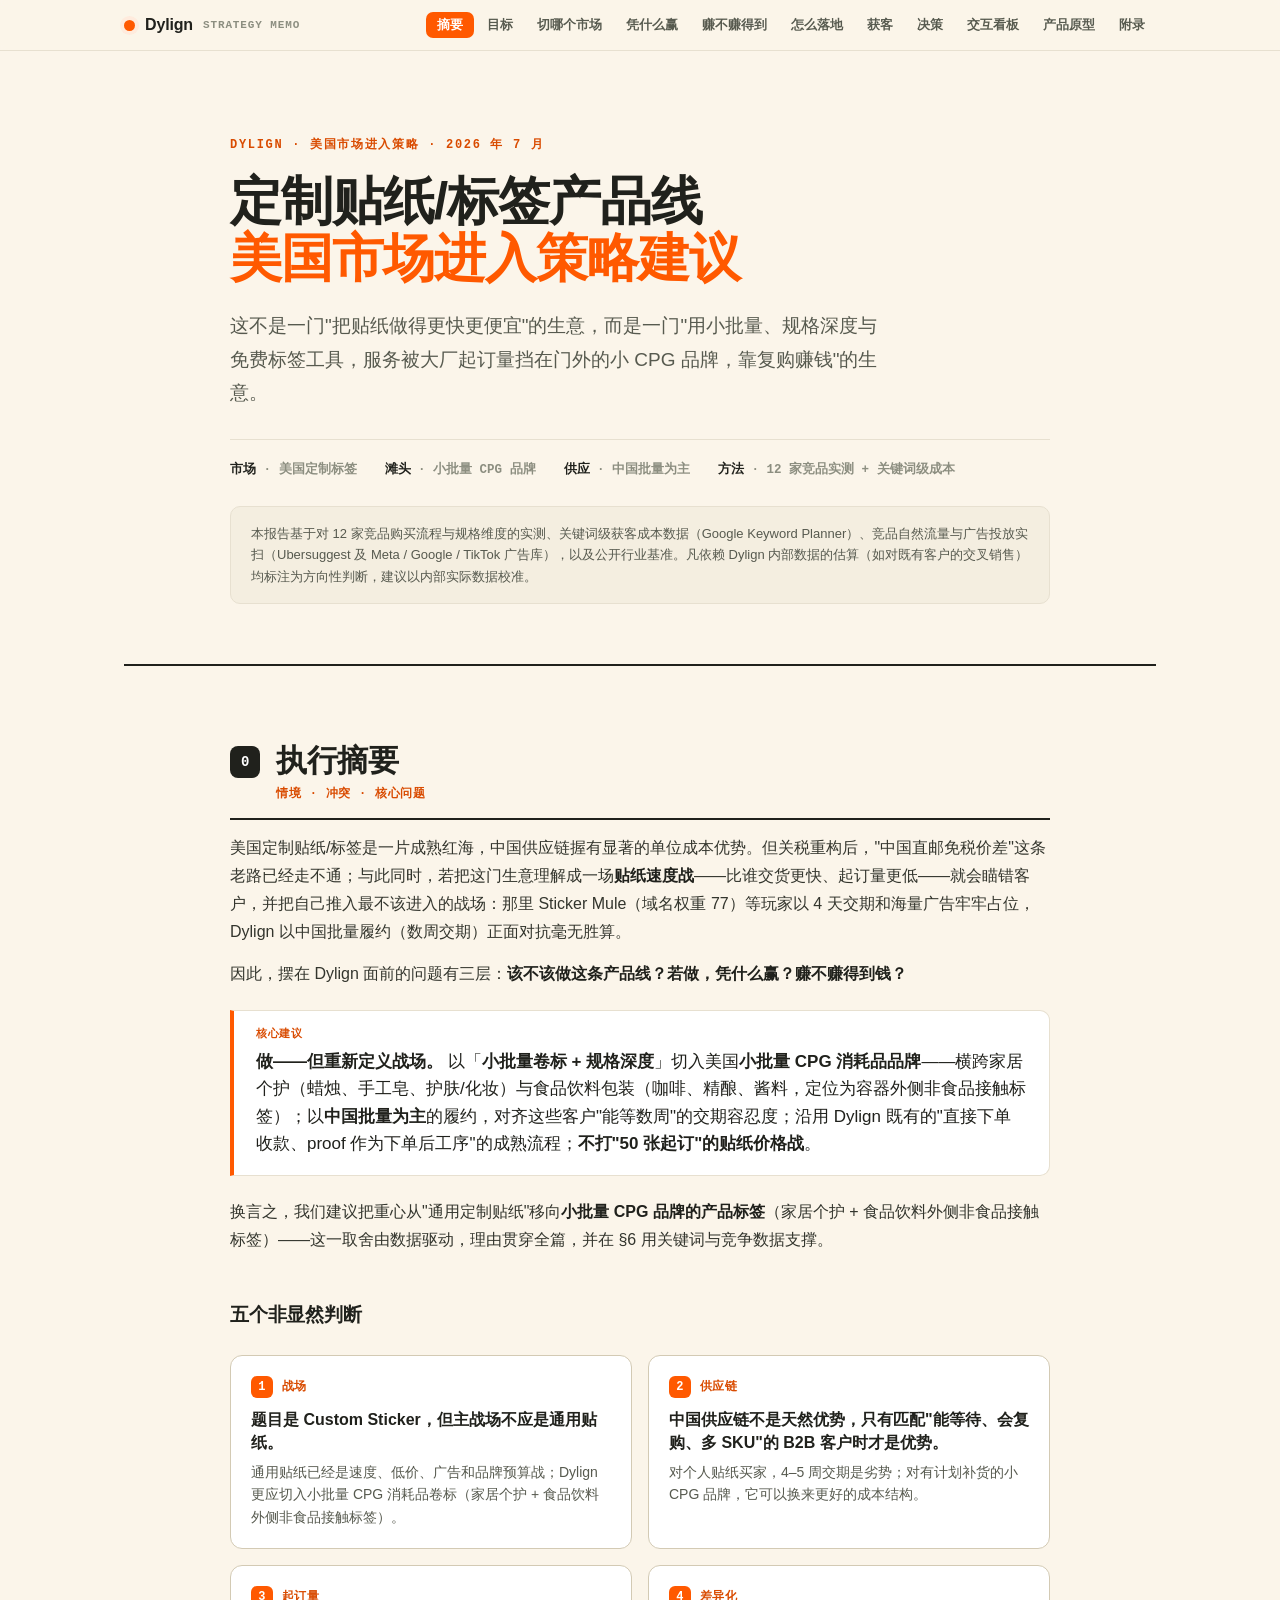
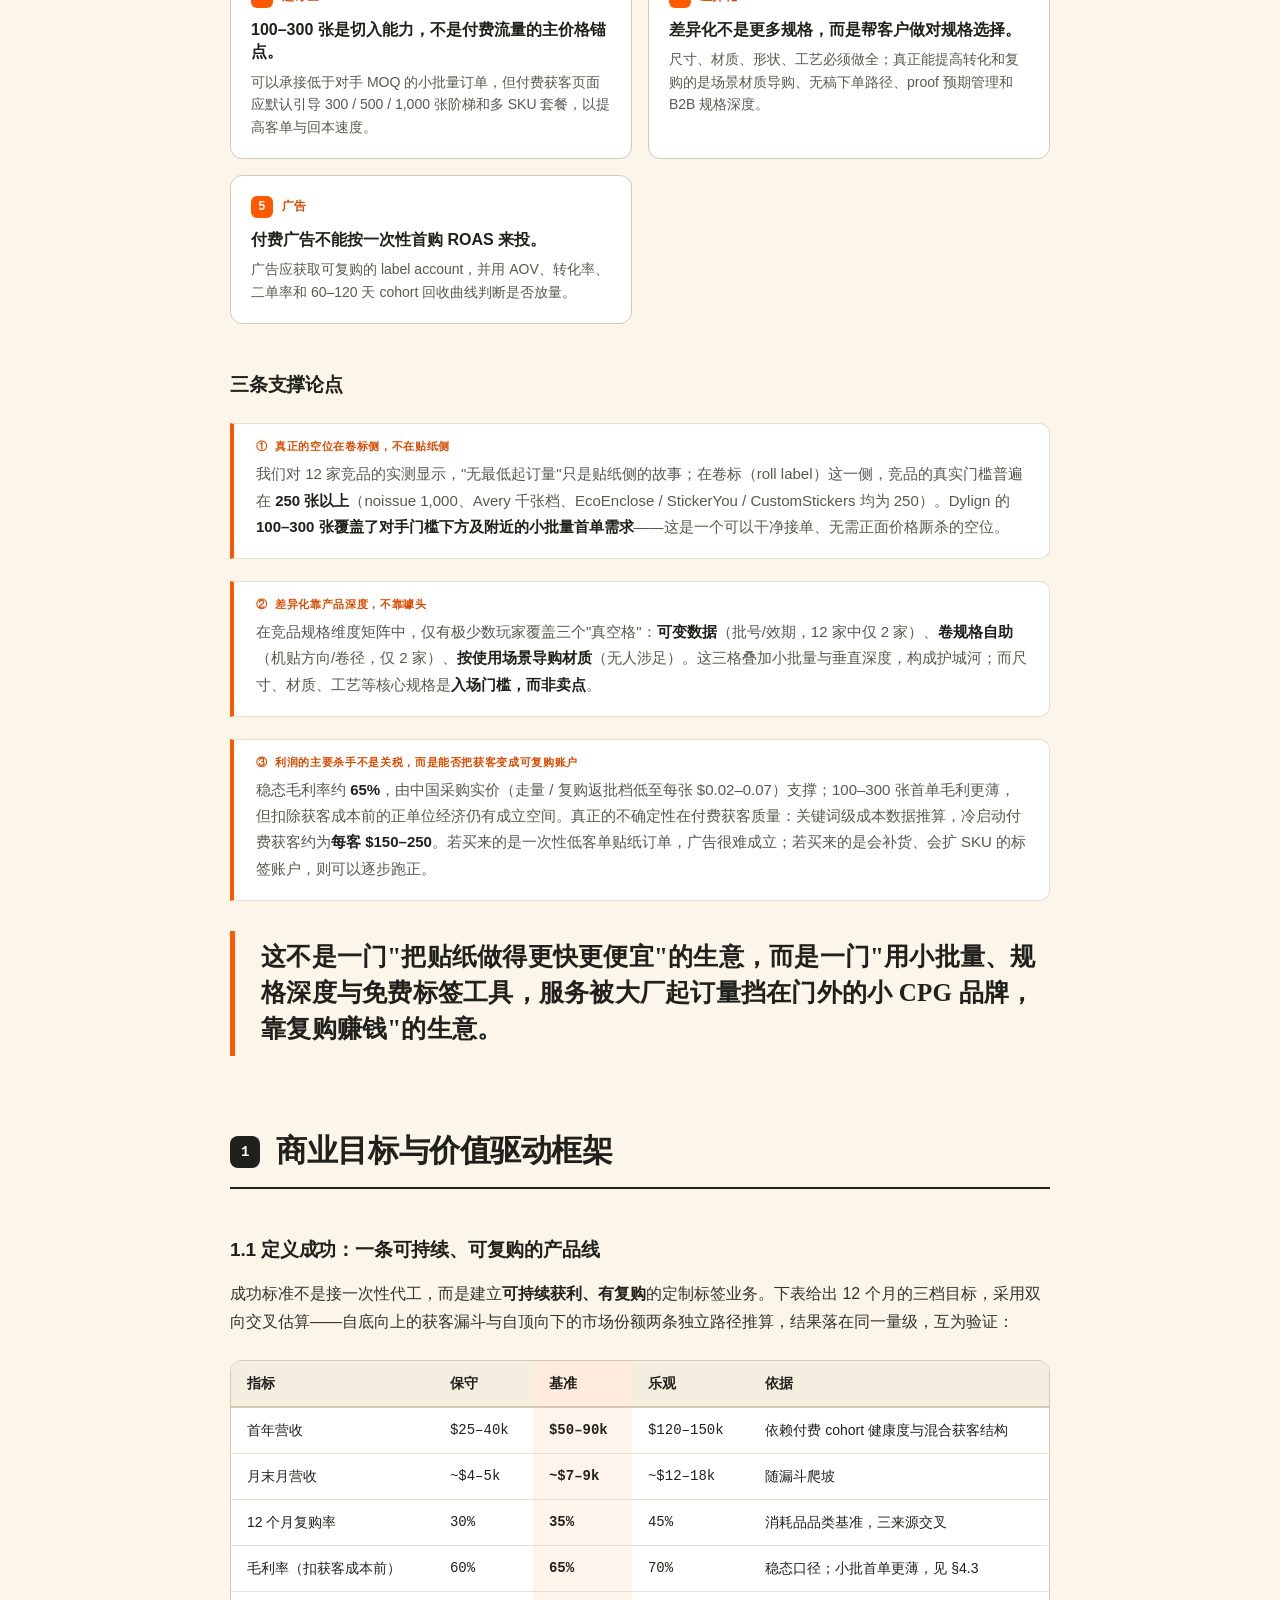
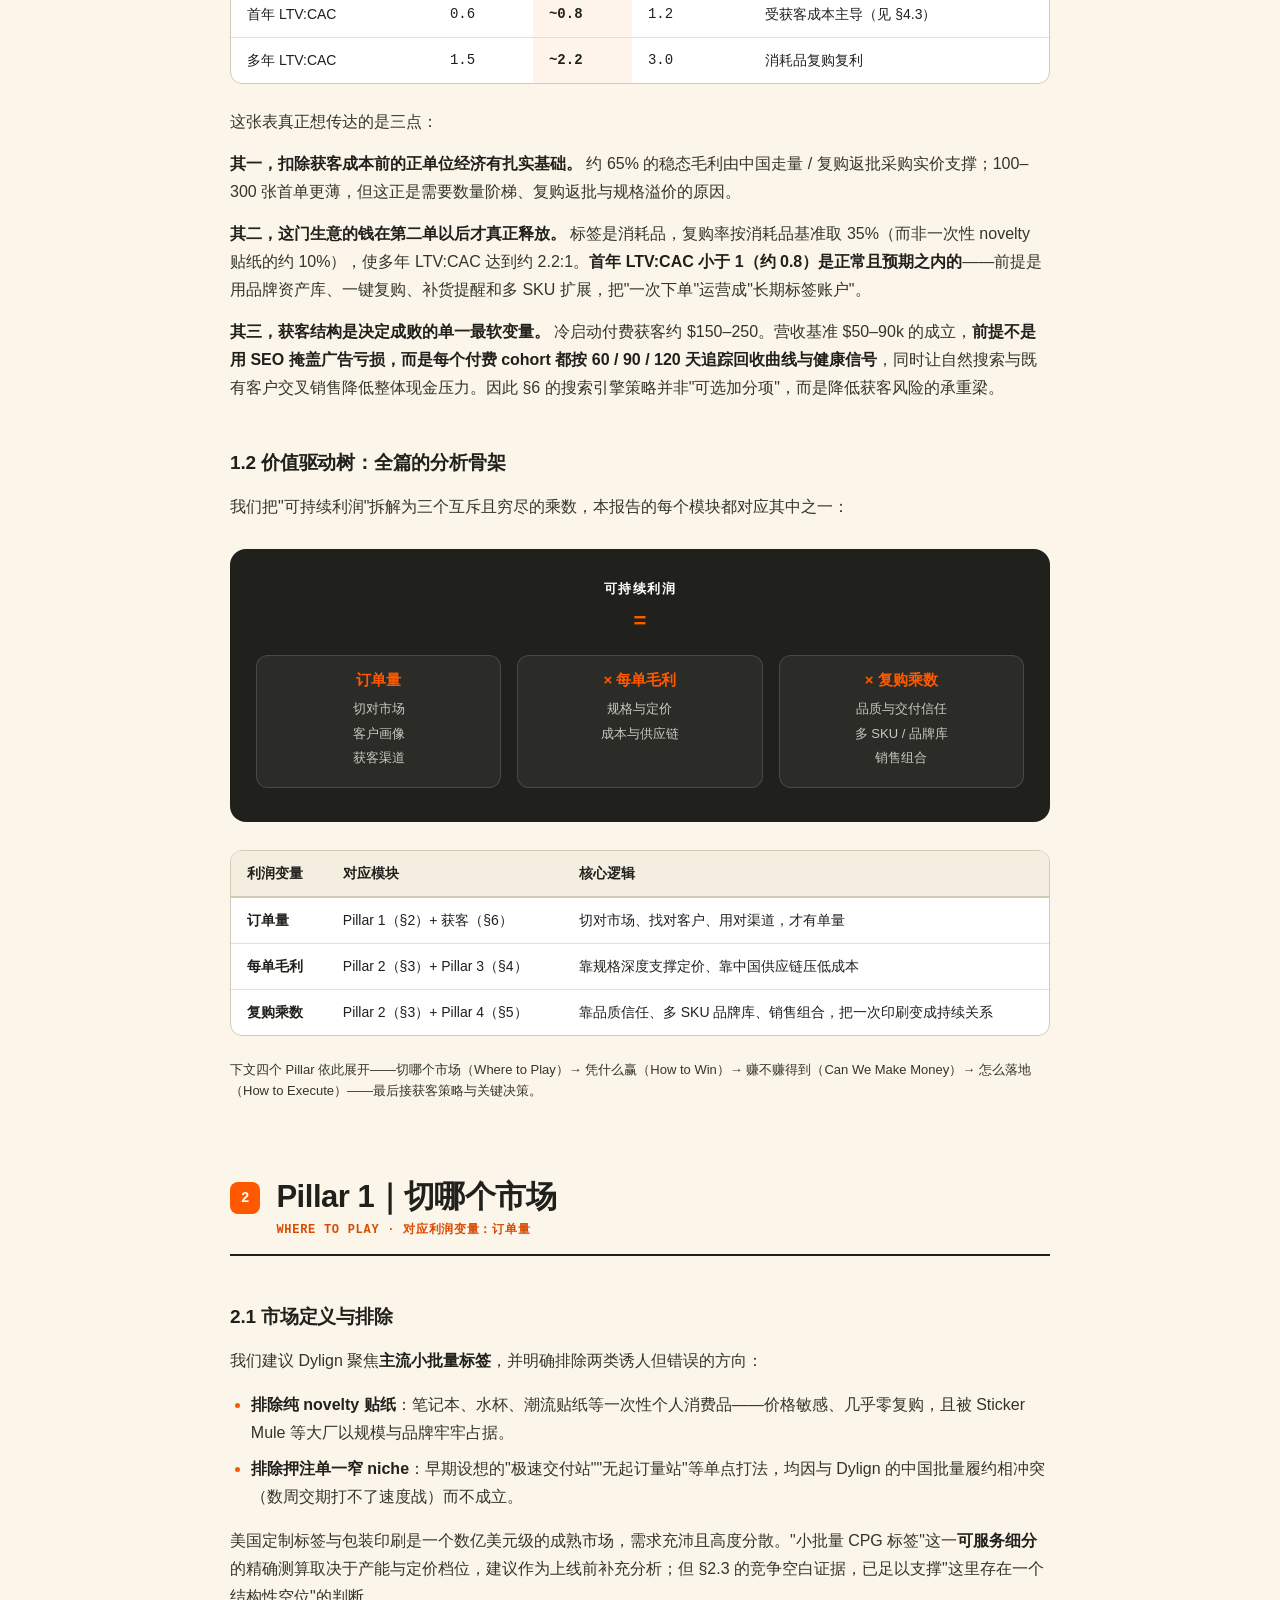
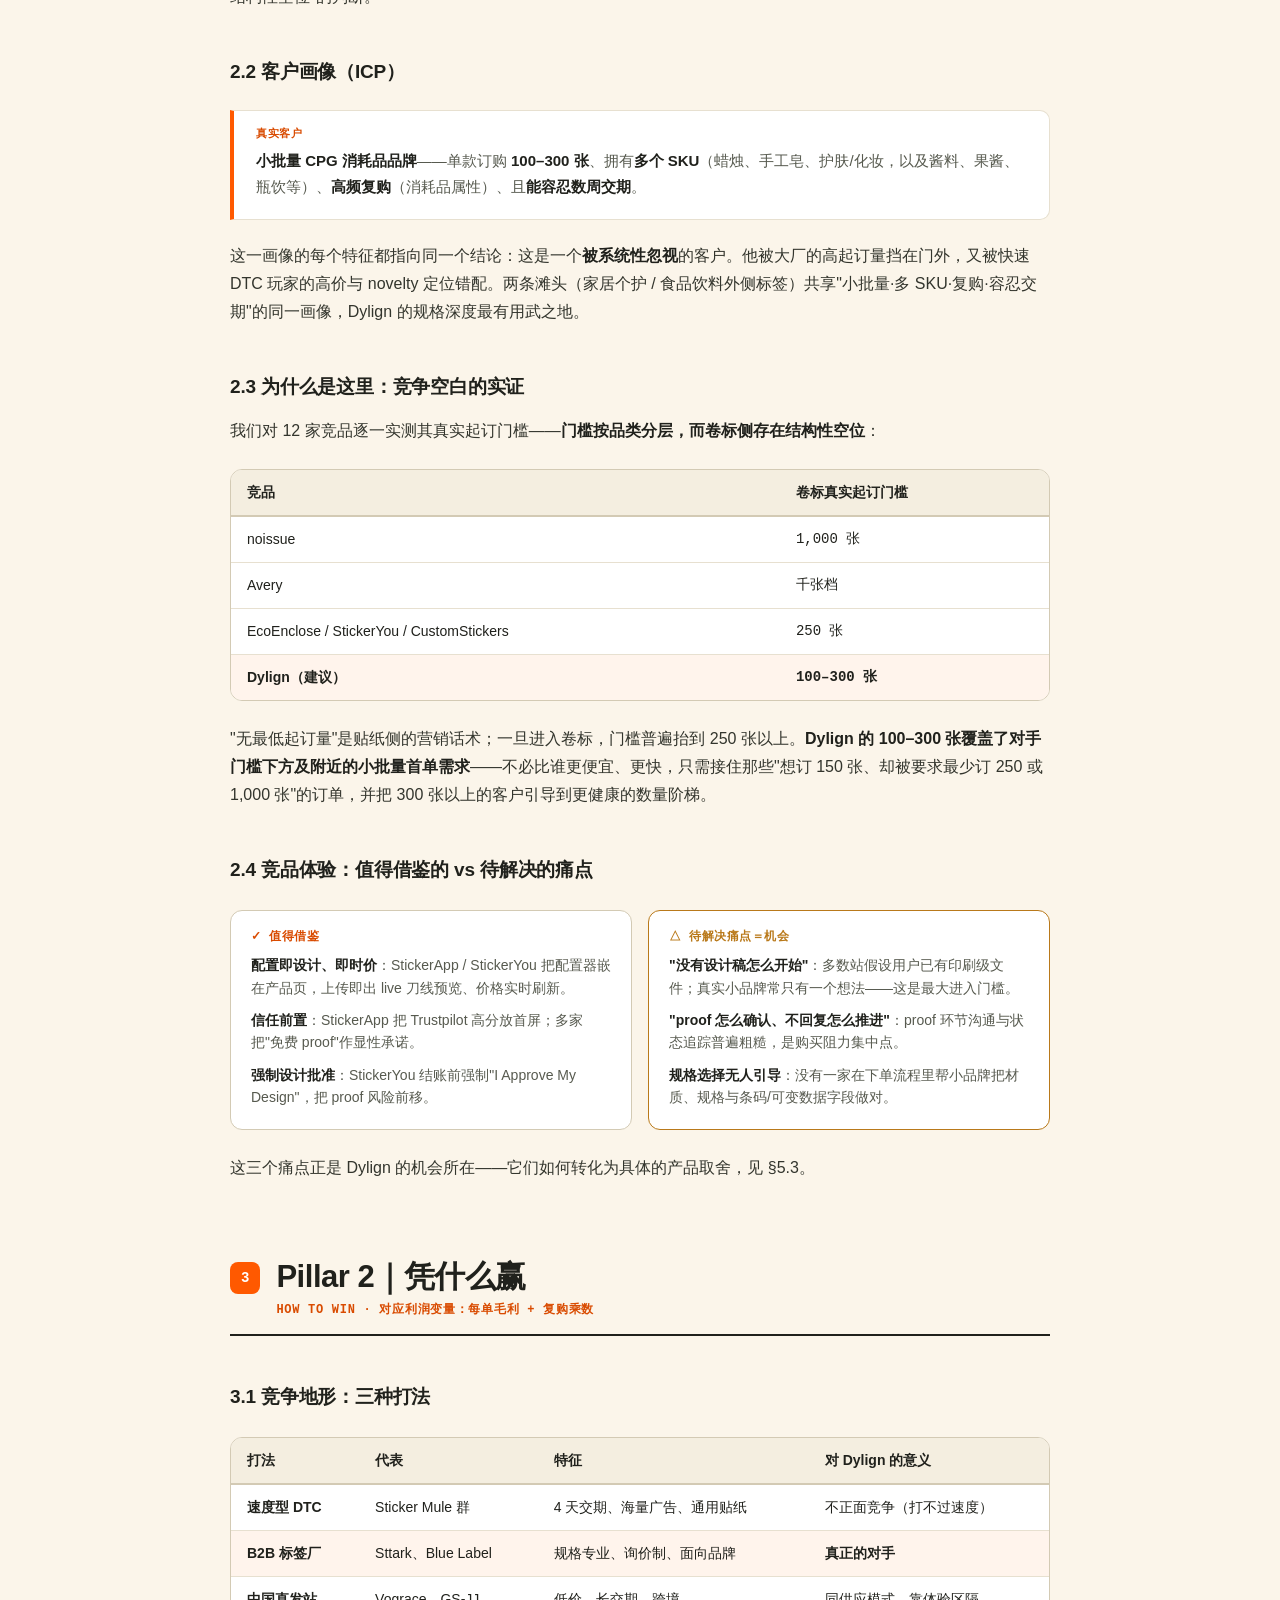
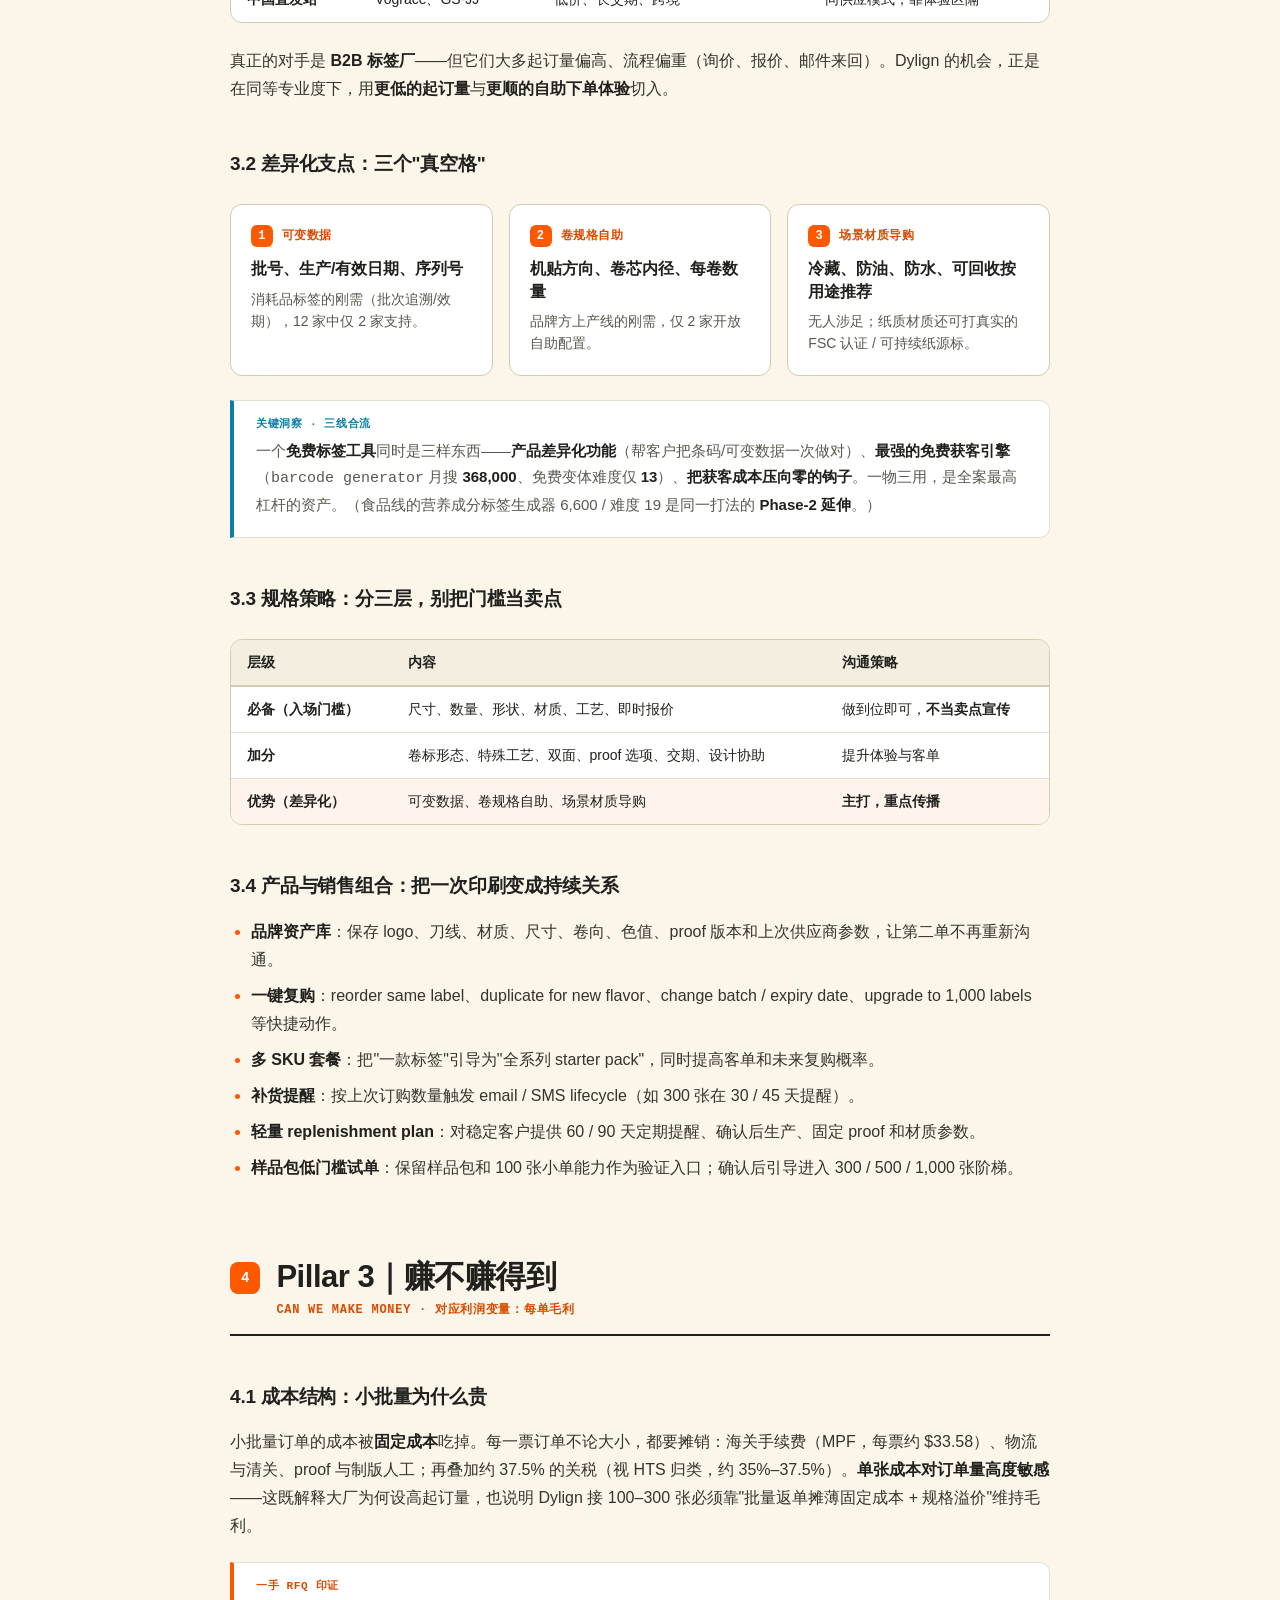
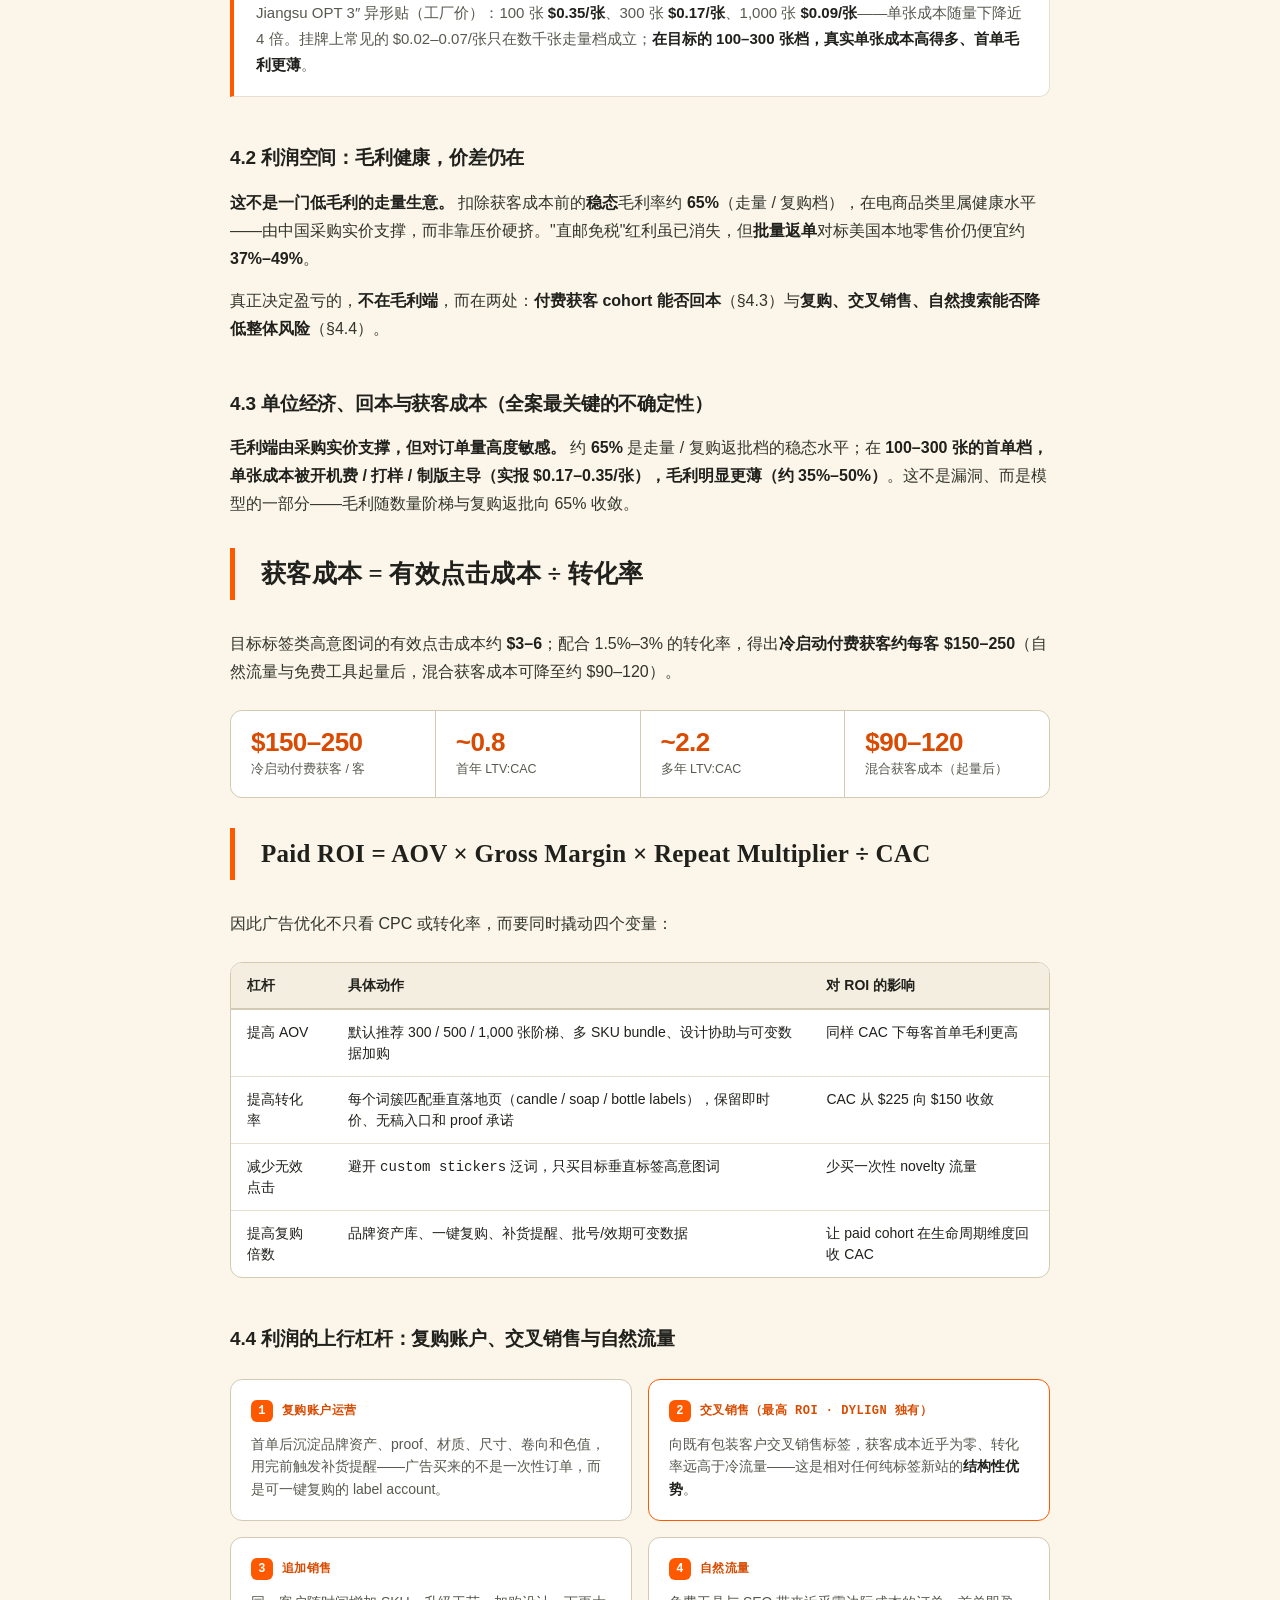
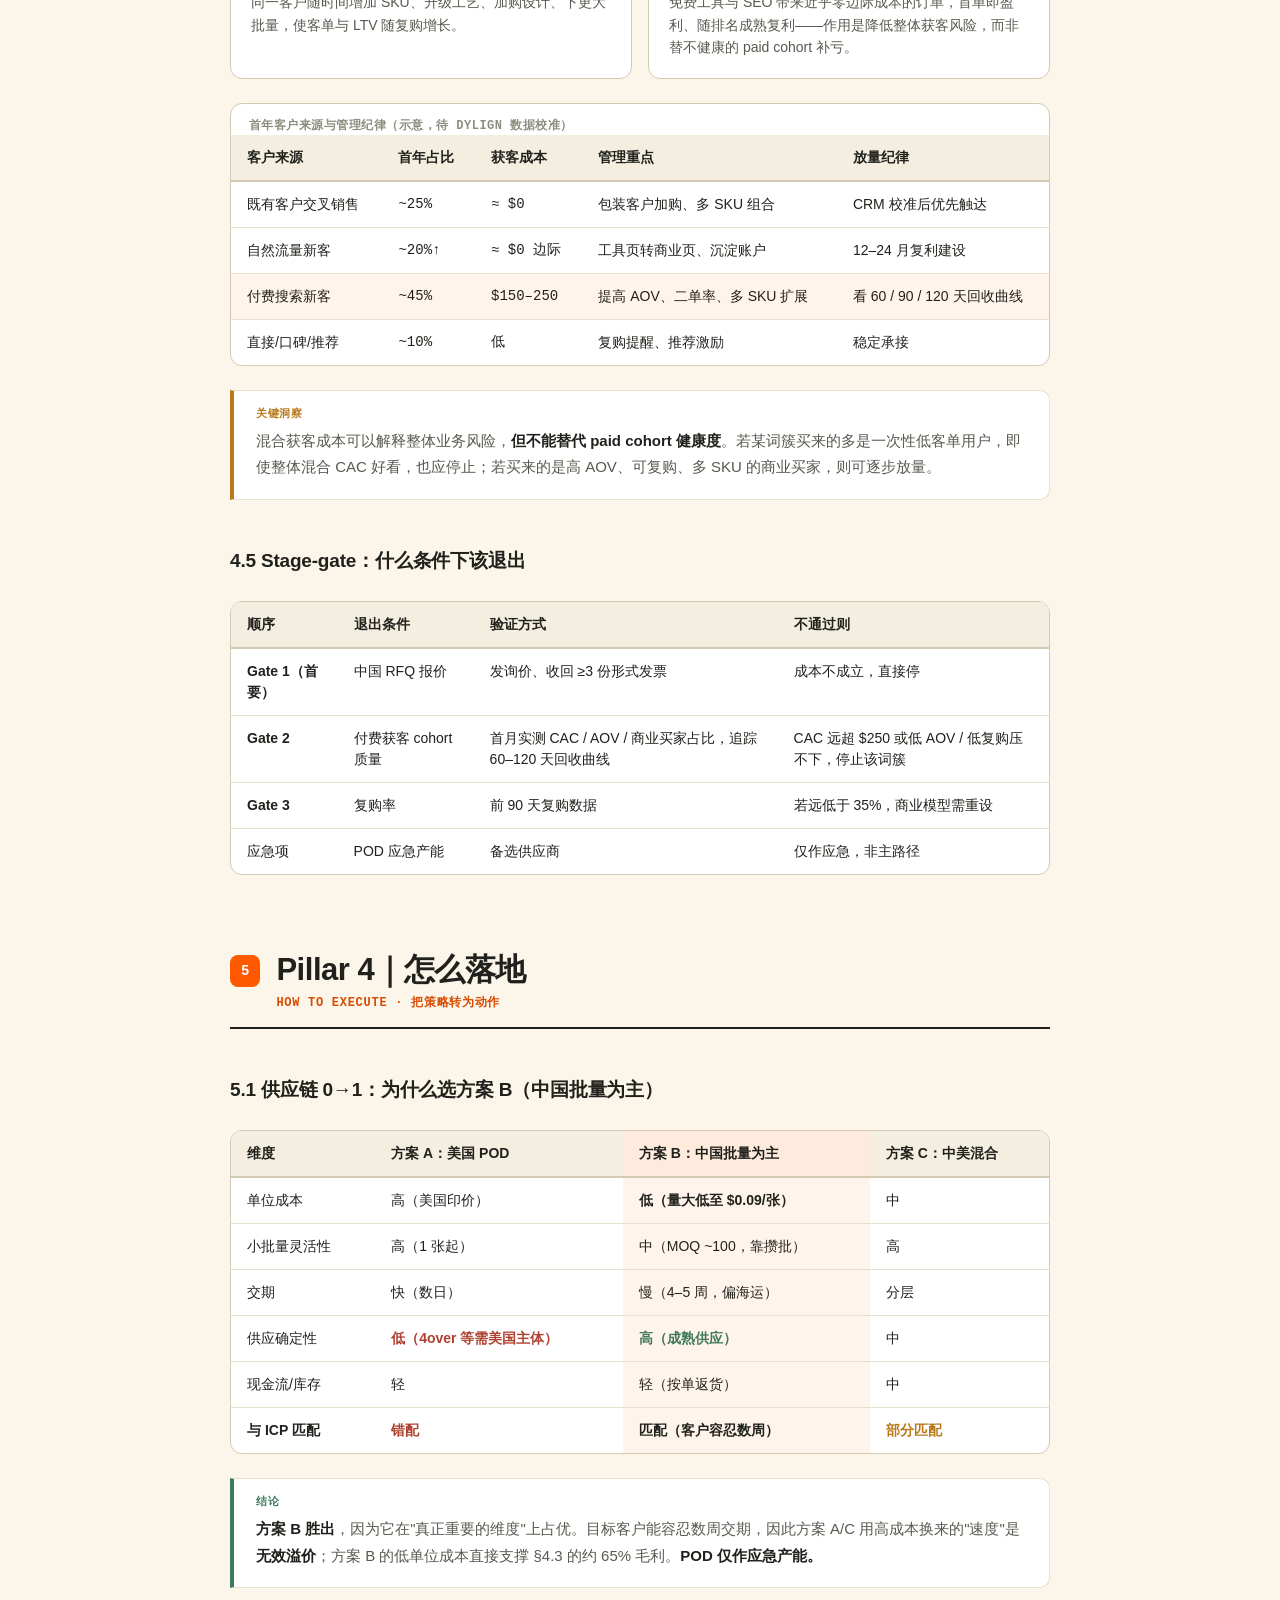
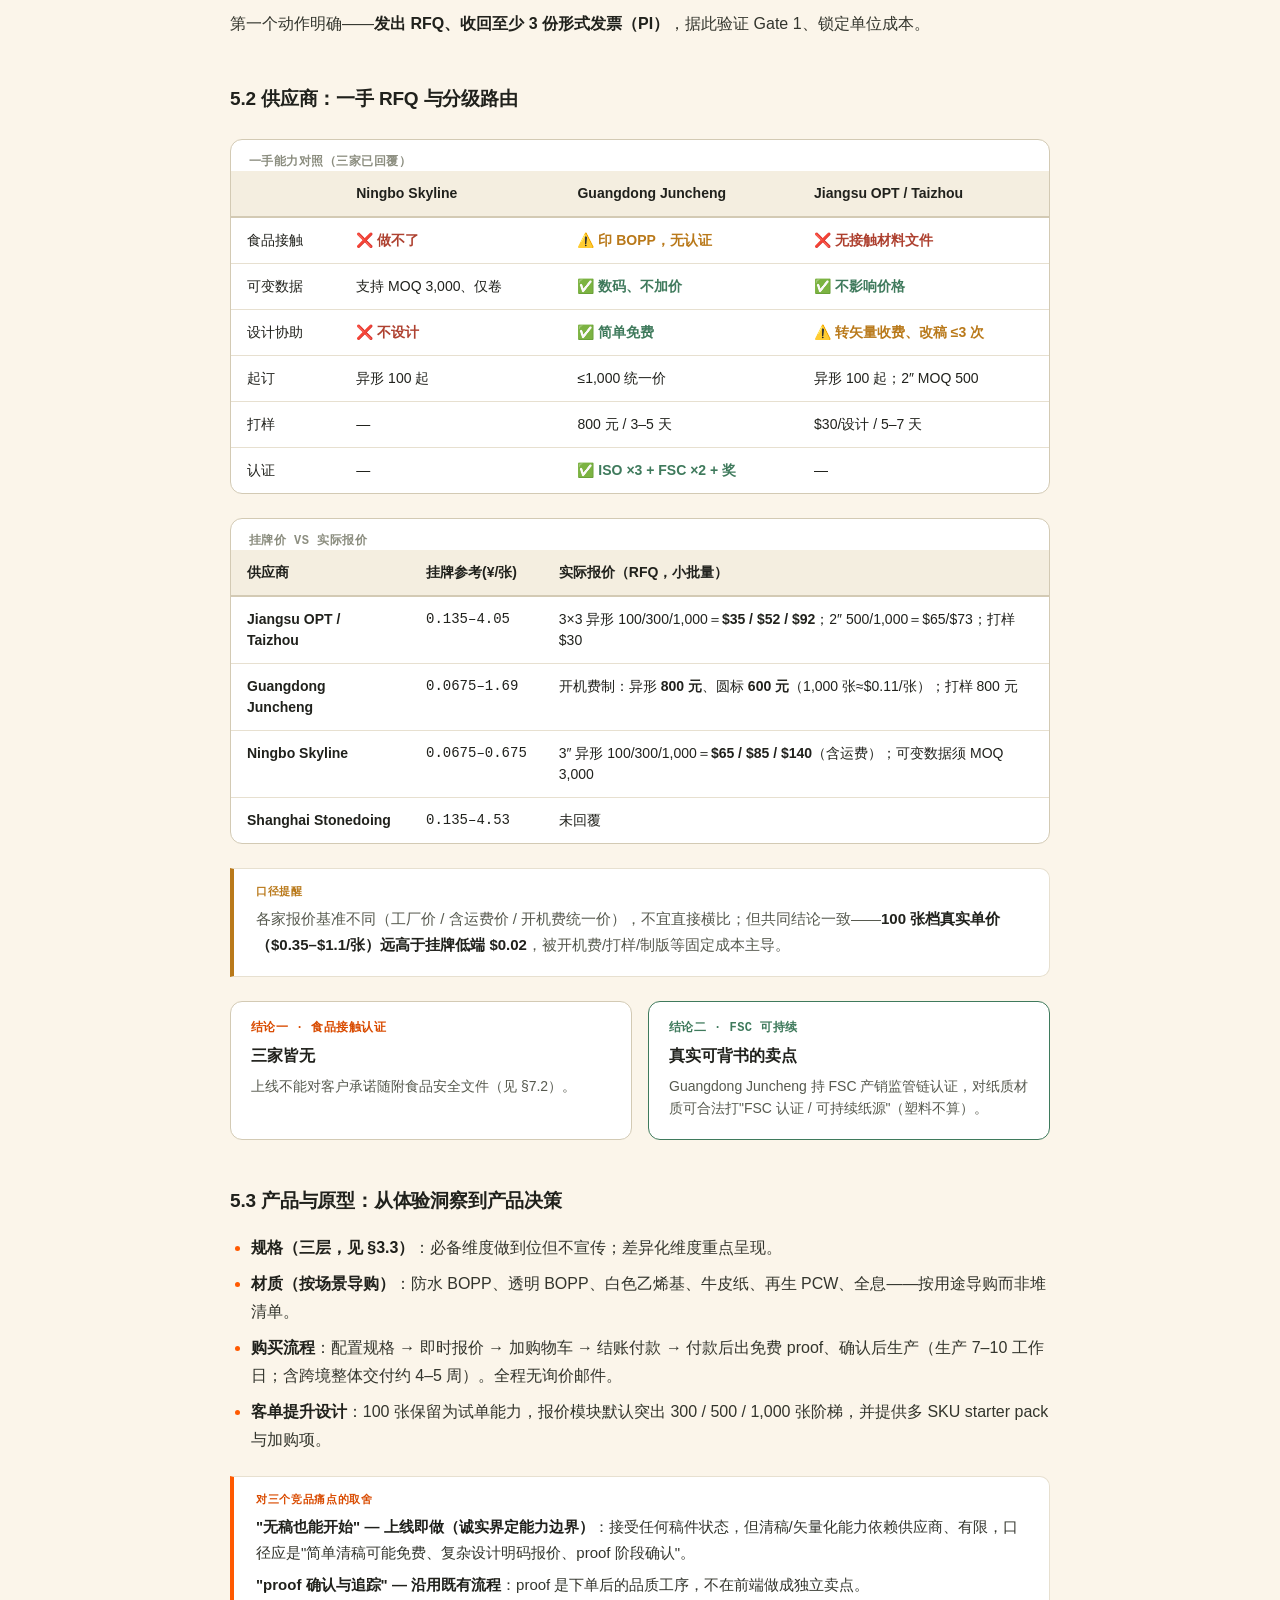
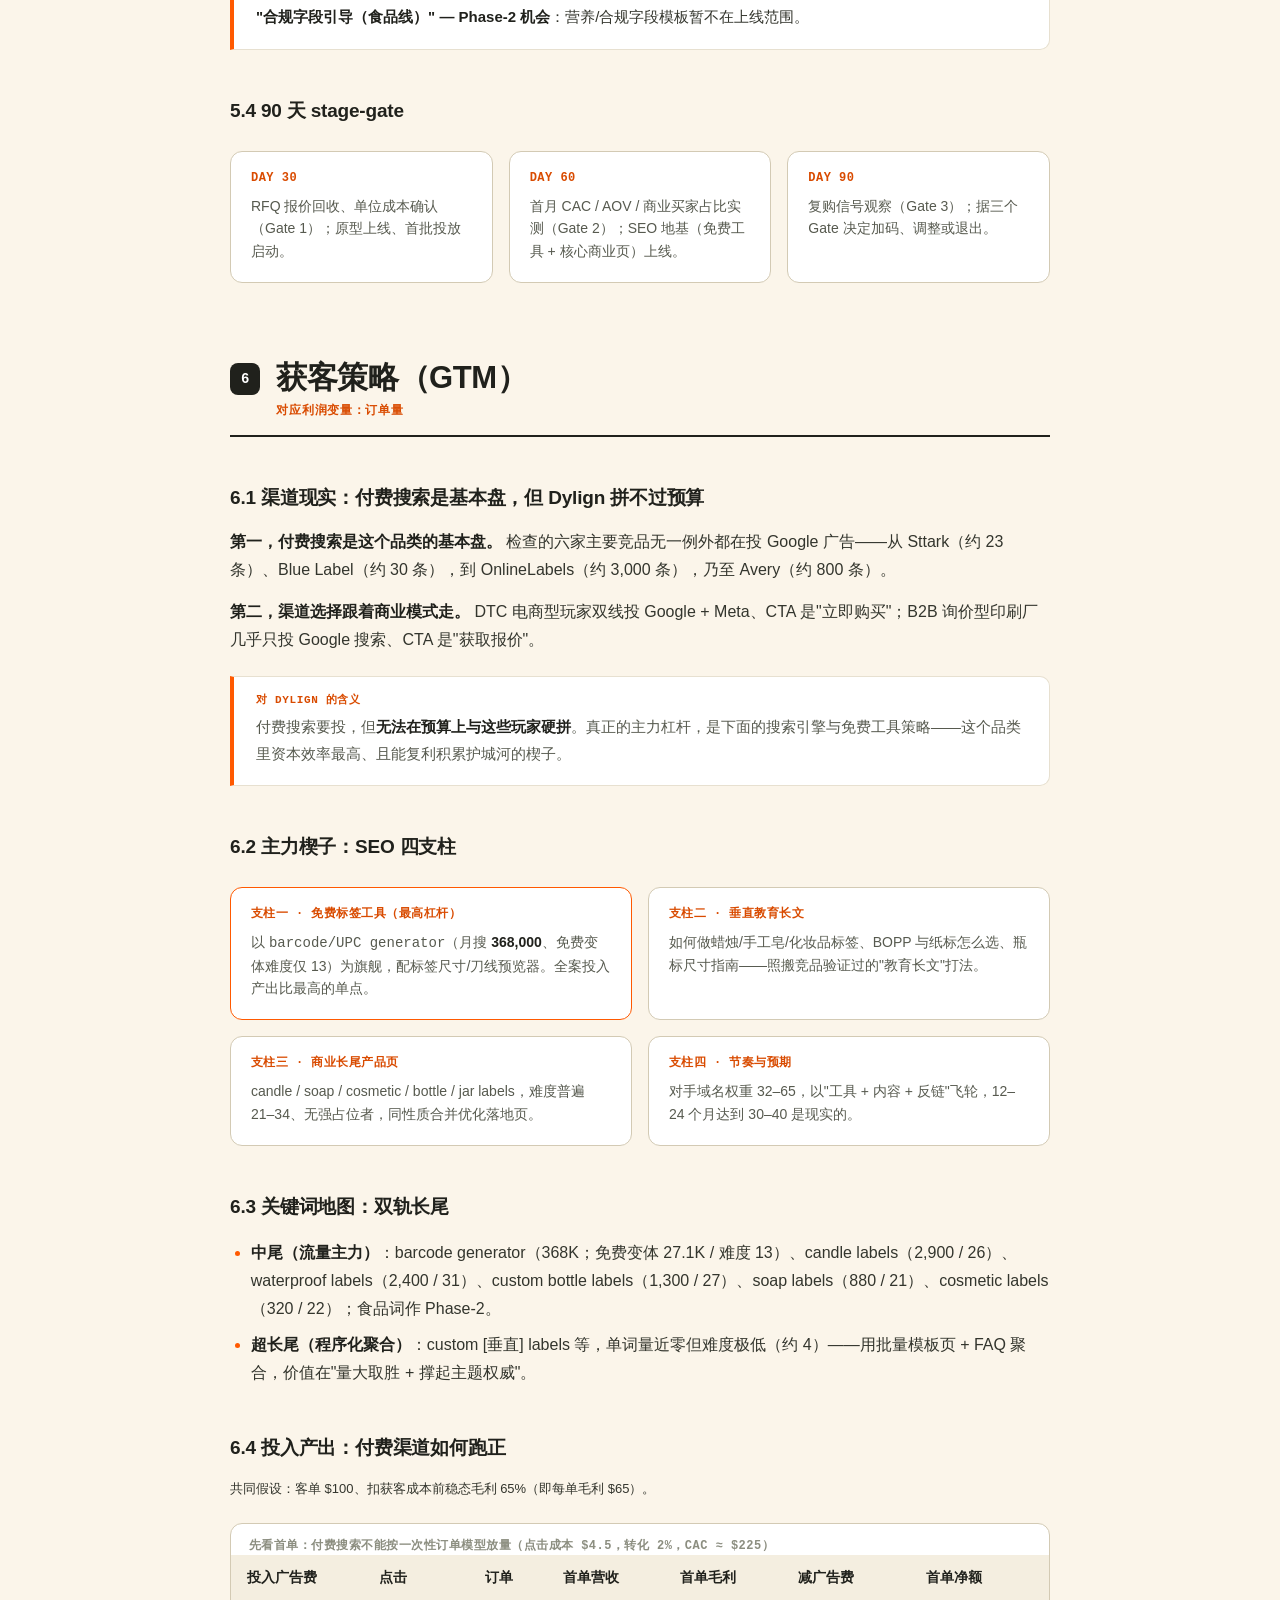
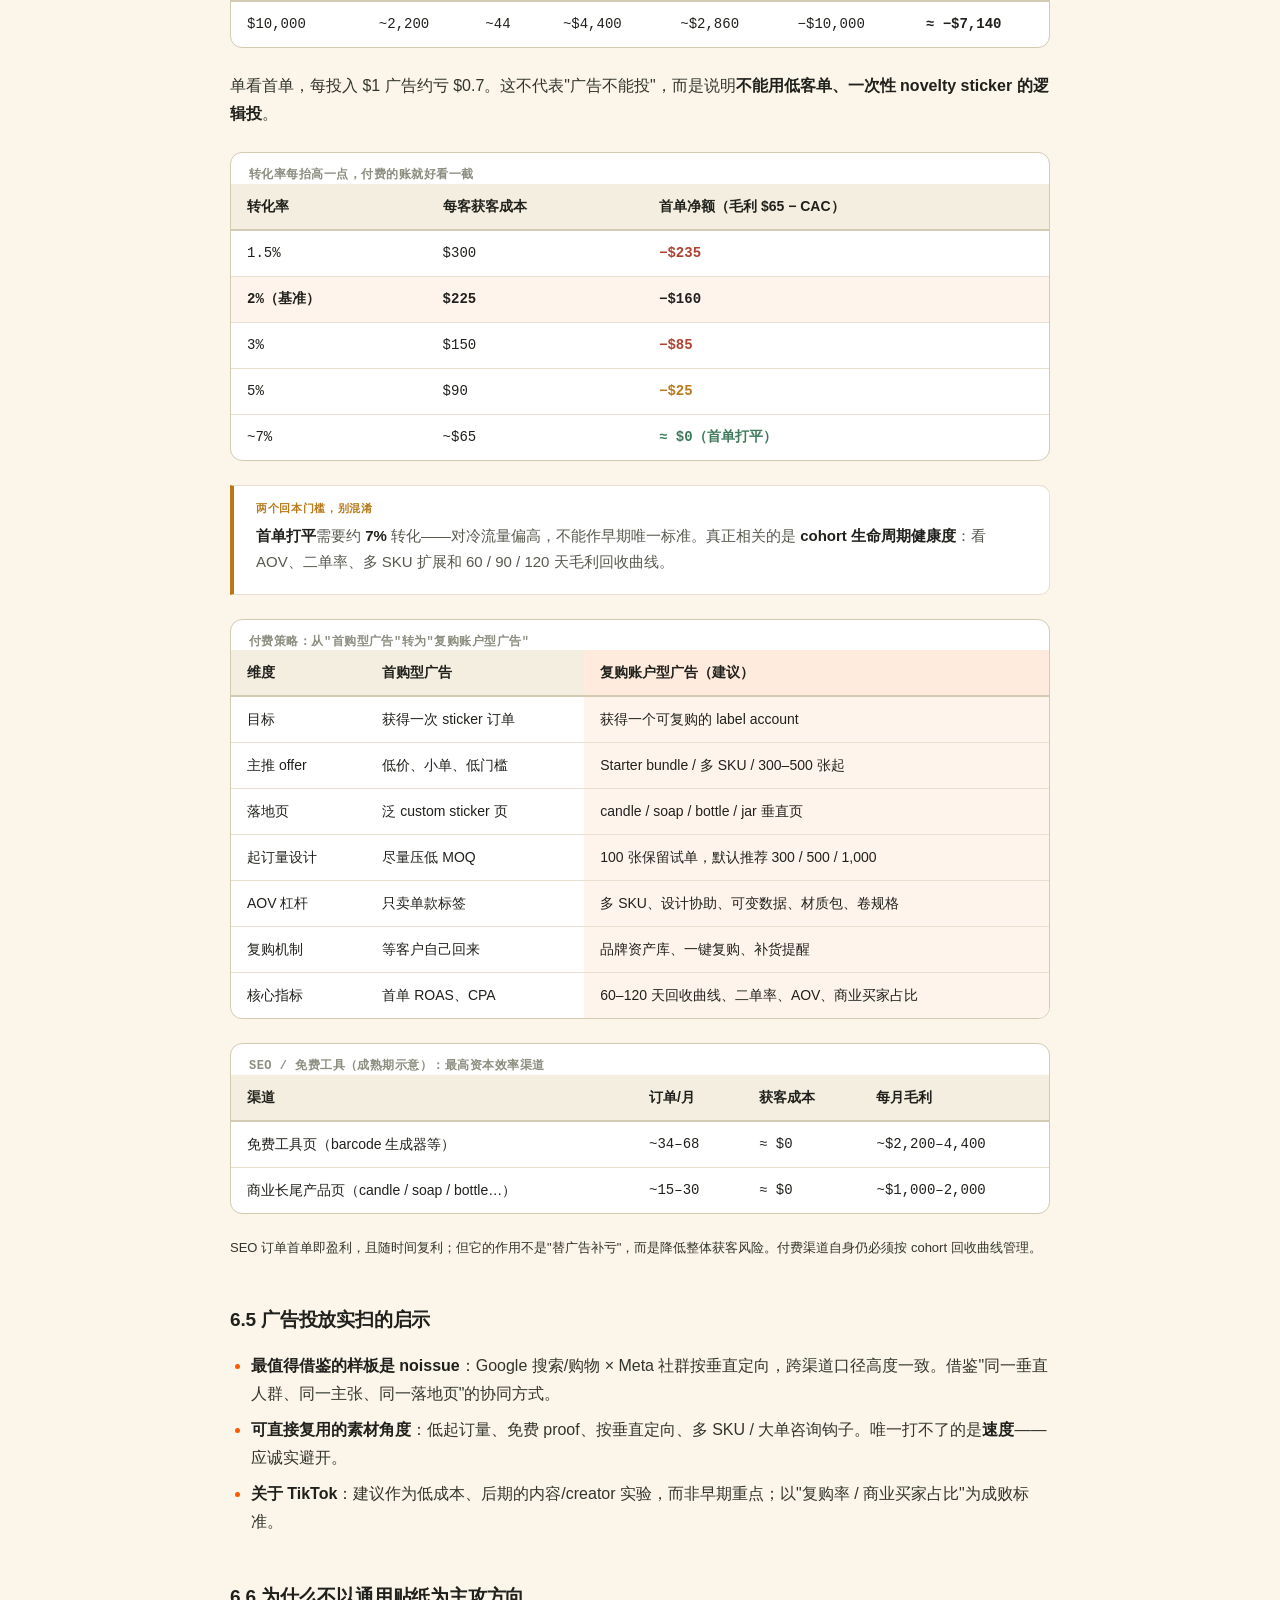
==== commit ee063567: "a+b：垂直卡真实产品图（codex 生成 6/8）+ 报告首页 nav 接入原型 a — 落地页垂直卡换成真实产品照（codex-cli gpt-5.5 生成，统一风格 + Dylign 橙标）： " ====
--- a/index.html
+++ b/index.html
@@ -178,36 +178,6 @@
   footer{max-width:1080px;margin:0 auto;padding:40px 24px 60px;border-top:1px solid var(--line);color:var(--ink-faint);font-size:13px;}
   footer .fbrand{font-weight:800;color:var(--ink);font-size:15px;}
 
-
-  /* ---------- charts ---------- */
-  .chart{background:var(--paper-raised);border:1px solid var(--line-strong);border-radius:14px;padding:20px 22px 16px;margin:26px 0;}
-  .chart-title{font:800 15px/1.35 var(--sans);color:var(--ink);margin:0 0 3px;letter-spacing:-.01em;}
-  .chart-sub{font:600 12px/1.5 var(--sans);color:var(--ink-soft);margin:0 0 14px;}
-  .chart svg{width:100%;height:auto;display:block;overflow:visible;}
-  .chart text{font-family:var(--sans);}
-  .chart .ax{fill:var(--ink-faint);font:500 11px var(--mono);}
-  .chart .axlbl{fill:var(--ink-soft);font:700 11px var(--sans);}
-  .chart .val{fill:var(--ink);font:800 12px var(--sans);}
-  .chart .grid{stroke:var(--line);stroke-width:1;}
-  .chart .c-orange{fill:var(--orange);} .chart .c-ink{fill:var(--ink);} .chart .c-mute{fill:var(--line-strong);}
-  .chart-note{font-size:12.5px;color:var(--ink-faint);margin:12px 0 0;line-height:1.55;}
-  .chart-legend{display:flex;flex-wrap:wrap;gap:7px 16px;margin:13px 0 0;font:600 12px/1.3 var(--sans);color:var(--ink-soft);}
-  .chart-legend span{display:inline-flex;align-items:center;gap:6px;}
-  .chart-legend i{width:11px;height:11px;border-radius:3px;flex-shrink:0;}
-  @media (max-width:640px){ .chart{padding:16px 13px 12px;} .chart text{font-size:11px;} }
-
-  /* ---------- collapsible data ---------- */
-  details.data{background:var(--paper-raised);border:1px solid var(--line-strong);border-radius:12px;margin:14px 0;overflow:hidden;}
-  details.data>summary{cursor:pointer;list-style:none;padding:16px 20px;display:flex;align-items:center;gap:12px;font-weight:700;color:var(--ink);font-size:14.5px;}
-  details.data>summary::-webkit-details-marker{display:none;}
-  details.data>summary:hover{background:var(--orange-tint);}
-  details.data>summary .badge{font:700 10px/1 var(--mono);background:var(--orange-soft);color:var(--orange-deep);padding:4px 7px;border-radius:5px;text-transform:uppercase;letter-spacing:.03em;flex-shrink:0;}
-  details.data>summary .chev{margin-left:auto;color:var(--orange-deep);font-family:var(--mono);font-weight:700;font-size:18px;transition:transform .2s;}
-  details.data[open]>summary .chev{transform:rotate(90deg);}
-  details.data .data-body{padding:2px 18px 14px;border-top:1px solid var(--line);}
-  details.data .data-body .tbl-wrap{border:none;border-radius:0;margin:14px 0 0;}
-  details.data .src{font:600 11px/1.55 var(--mono);color:var(--ink-faint);margin:12px 0 0;}
-
   /* ---------- misc ---------- */
   .divider{height:1px;background:var(--line);margin:40px 0;border:0;}
   .footnote{font-size:13px;color:var(--ink-faint);line-height:1.6;}
@@ -232,9 +202,8 @@
       <a href="#gtm">获客</a>
       <a href="#decisions">决策</a>
       <a href="#board">交互看板</a>
+      <a href="#proto">产品原型</a>
       <a href="#appendix">附录</a>
-      <a href="#gtm-data">GTM 数据</a>
-
     </nav>
   </div>
 </header>
@@ -313,13 +282,6 @@
         </tbody>
       </table></div>
 
-      <figure class="chart">
-        <p class="chart-title">首年营收：保守 / 基准 / 乐观</p>
-        <p class="chart-sub">自底向上漏斗 × 自顶向下份额 双向交叉，落在同一量级</p>
-        <svg viewBox="0 0 720 208" role="img" aria-label="首年营收三档"><line class="grid" x1="96" y1="22" x2="96" y2="160"/><text class="ax" x="96" y="178" text-anchor="middle">$0k</text><line class="grid" x1="244.5" y1="22" x2="244.5" y2="160"/><text class="ax" x="244.5" y="178" text-anchor="middle">$40k</text><line class="grid" x1="393" y1="22" x2="393" y2="160"/><text class="ax" x="393" y="178" text-anchor="middle">$80k</text><line class="grid" x1="541.5" y1="22" x2="541.5" y2="160"/><text class="ax" x="541.5" y="178" text-anchor="middle">$120k</text><line class="grid" x1="690" y1="22" x2="690" y2="160"/><text class="ax" x="690" y="178" text-anchor="middle">$160k</text><text class="axlbl" x="84" y="47" text-anchor="end">保守</text><rect class="c-mute" x="188.8125" y="30" width="55.6875" height="26" rx="4" opacity="0.85"/><text class="val" x="253.5" y="47">$25–40k</text><text class="axlbl" x="84" y="95" text-anchor="end">基准</text><rect class="c-orange" x="281.625" y="78" width="148.5" height="26" rx="4"/><text class="val" x="439.125" y="95">$50–90k</text><text class="axlbl" x="84" y="143" text-anchor="end">乐观</text><rect class="c-ink" x="541.5" y="126" width="111.375" height="26" rx="4" opacity="0.85"/><text class="val" x="661.875" y="143">$120–150k</text></svg>
-        <p class="chart-note">基准档 $50–90k 的成立前提是付费 cohort 健康 + 混合获客结构，而非用 SEO 掩盖广告亏损。</p>
-      </figure>
-
       <p>这张表真正想传达的是三点：</p>
       <p><strong>其一，扣除获客成本前的正单位经济有扎实基础。</strong> 约 65% 的稳态毛利由中国走量 / 复购返批采购实价支撑；100–300 张首单更薄，但这正是需要数量阶梯、复购返批与规格溢价的原因。</p>
       <p><strong>其二，这门生意的钱在第二单以后才真正释放。</strong> 标签是消耗品，复购率按消耗品基准取 35%（而非一次性 novelty 贴纸的约 10%），使多年 LTV:CAC 达到约 2.2:1。<strong>首年 LTV:CAC 小于 1（约 0.8）是正常且预期之内的</strong>——前提是用品牌资产库、一键复购、补货提醒和多 SKU 扩展，把"一次下单"运营成"长期标签账户"。</p>
@@ -377,13 +339,6 @@
           <tr class="col-em"><td><strong>Dylign（建议）</strong></td><td class="num"><strong>100–300 张</strong></td></tr>
         </tbody>
       </table></div>
-      <figure class="chart">
-        <p class="chart-title">卷标侧的起订门槛：竞品从 250 张起，空位在下方</p>
-        <p class="chart-sub">灰条＝各家"只接 X 张以上"的可服务区；橙条＝Dylign 落在无人干净接单的 100–300 空位</p>
-        <svg viewBox="0 0 720 250" role="img" aria-label="竞品起订门槛对比"><rect x="210" y="32" width="113.8095238095238" height="154" fill="var(--orange)" opacity="0.06"/><text class="axlbl" x="266.9047619047619" y="22" text-anchor="middle" fill="var(--orange-deep)">↓ 结构性空位</text><line class="grid" x1="210" y1="32" x2="210" y2="186" /><text class="ax" x="210" y="202" text-anchor="middle">0</text><line class="grid" x1="323.8095238095238" y1="32" x2="323.8095238095238" y2="186" stroke-dasharray="4 3" stroke="var(--orange)" opacity="0.5"/><text class="ax" x="323.8095238095238" y="202" text-anchor="middle">250</text><line class="grid" x1="437.6190476190476" y1="32" x2="437.6190476190476" y2="186" /><text class="ax" x="437.6190476190476" y="202" text-anchor="middle">500</text><line class="grid" x1="551.4285714285714" y1="32" x2="551.4285714285714" y2="186" /><text class="ax" x="551.4285714285714" y="202" text-anchor="middle">750</text><line class="grid" x1="665.2380952380952" y1="32" x2="665.2380952380952" y2="186" /><text class="ax" x="665.2380952380952" y="202" text-anchor="middle">1000</text><text class="ax" x="688" y="220" text-anchor="end">竞品真实起订门槛（张）</text><text class="axlbl" x="198" y="61" text-anchor="end" style="font-size:11px">noissue</text><rect class="c-mute" x="665.2380952380952" y="46" width="22.761904761904816" height="22" rx="4" opacity="0.55"/><line x1="665.2380952380952" y1="43" x2="665.2380952380952" y2="71" stroke="var(--ink-faint)" stroke-width="2"/><text class="val" x="673.2380952380952" y="61" fill="var(--ink-soft)">≥ 1,000</text><text class="axlbl" x="198" y="101" text-anchor="end" style="font-size:11px">Avery</text><rect class="c-mute" x="665.2380952380952" y="86" width="22.761904761904816" height="22" rx="4" opacity="0.55"/><line x1="665.2380952380952" y1="83" x2="665.2380952380952" y2="111" stroke="var(--ink-faint)" stroke-width="2"/><text class="val" x="673.2380952380952" y="101" fill="var(--ink-soft)">≥ 千张档</text><text class="axlbl" x="198" y="141" text-anchor="end" style="font-size:11px">EcoEnclose · StickerYou · CustomStickers</text><rect class="c-mute" x="323.8095238095238" y="126" width="364.1904761904762" height="22" rx="4" opacity="0.55"/><line x1="323.8095238095238" y1="123" x2="323.8095238095238" y2="151" stroke="var(--ink-faint)" stroke-width="2"/><text class="val" x="331.8095238095238" y="141" fill="var(--ink-soft)">≥ 250</text><text class="axlbl" x="198" y="181" text-anchor="end" fill="var(--orange-deep)" style="font-size:11px">Dylign（建议）</text><rect class="c-orange" x="255.52380952380952" y="166" width="91.04761904761904" height="22" rx="4"/><text class="val" x="354.57142857142856" y="181">100–300</text></svg>
-        <p class="chart-note">"无最低起订量"只是贴纸侧话术；进入卷标后门槛普遍抬到 250 张以上。</p>
-      </figure>
-
       <p>"无最低起订量"是贴纸侧的营销话术；一旦进入卷标，门槛普遍抬到 250 张以上。<strong>Dylign 的 100–300 张覆盖了对手门槛下方及附近的小批量首单需求</strong>——不必比谁更便宜、更快，只需接住那些"想订 150 张、却被要求最少订 250 或 1,000 张"的订单，并把 300 张以上的客户引导到更健康的数量阶梯。</p>
 
       <h3>2.4 竞品体验：值得借鉴的 vs 待解决的痛点</h3>
@@ -458,14 +413,6 @@
       <h3>4.1 成本结构：小批量为什么贵</h3>
       <p>小批量订单的成本被<strong>固定成本</strong>吃掉。每一票订单不论大小，都要摊销：海关手续费（MPF，每票约 $33.58）、物流与清关、proof 与制版人工；再叠加约 37.5% 的关税（视 HTS 归类，约 35%–37.5%）。<strong>单张成本对订单量高度敏感</strong>——这既解释大厂为何设高起订量，也说明 Dylign 接 100–300 张必须靠"批量返单摊薄固定成本 + 规格溢价"维持毛利。</p>
       <div class="callout"><span class="tag">一手 RFQ 印证</span>Jiangsu OPT 3″ 异形贴（工厂价）：100 张 <strong>$0.35/张</strong>、300 张 <strong>$0.17/张</strong>、1,000 张 <strong>$0.09/张</strong>——单张成本随量下降近 4 倍。挂牌上常见的 $0.02–0.07/张只在数千张走量档成立；<strong>在目标的 100–300 张档，真实单张成本高得多、首单毛利更薄</strong>。</div>
-      <figure class="chart">
-        <p class="chart-title">小批量为什么贵：单张成本随数量骤降（一手 RFQ）</p>
-        <p class="chart-sub">Jiangsu OPT 100→1,000 张：$0.35 → $0.09，单张成本降近 4 倍</p>
-        <svg viewBox="0 0 720 300" role="img" aria-label="单张成本随数量下降"><rect x="96" y="34" width="282" height="210" fill="var(--orange)" opacity="0.05"/><text class="ax" x="237" y="26" text-anchor="middle" fill="var(--orange-deep)">目标档 100–300 张</text><line class="grid" x1="96" y1="244" x2="660" y2="244"/><text class="ax" x="86" y="248" text-anchor="end">$0.00</text><line class="grid" x1="96" y1="191.5" x2="660" y2="191.5"/><text class="ax" x="86" y="195.5" text-anchor="end">$0.30</text><line class="grid" x1="96" y1="139" x2="660" y2="139"/><text class="ax" x="86" y="143" text-anchor="end">$0.60</text><line class="grid" x1="96" y1="86.5" x2="660" y2="86.5"/><text class="ax" x="86" y="90.5" text-anchor="end">$0.90</text><line class="grid" x1="96" y1="34" x2="660" y2="34"/><text class="ax" x="86" y="38" text-anchor="end">$1.20</text><rect x="96" y="231.75" width="564" height="8.75" fill="var(--ink)" opacity="0.05"/><text class="ax" x="660" y="239.125" text-anchor="end" fill="var(--ink-faint)">挂牌走量地板 $0.02–0.07（仅数千张档）</text><text class="axlbl" x="96" y="266" text-anchor="middle">100 张</text><text class="axlbl" x="378" y="266" text-anchor="middle">300 张</text><text class="axlbl" x="660" y="266" text-anchor="middle">1,000 张</text><path d="M96 51.49999999999997 L378 179.25 L660 224.75 " fill="none" stroke="var(--warn)" stroke-width="2" stroke-dasharray="1 0" opacity="0.9"/><circle cx="96" cy="51.49999999999997" r="3.5" fill="var(--warn)"/><circle cx="378" cy="179.25" r="3.5" fill="var(--warn)"/><circle cx="660" cy="224.75" r="3.5" fill="var(--warn)"/><path d="M96 130.25 L378 195 L660 219.5 " fill="none" stroke="var(--teal)" stroke-width="2" stroke-dasharray="1 0" opacity="0.9"/><circle cx="96" cy="130.25" r="3.5" fill="var(--teal)"/><circle cx="378" cy="195" r="3.5" fill="var(--teal)"/><circle cx="660" cy="219.5" r="3.5" fill="var(--teal)"/><path d="M96 182.75 L378 214.25 L660 228.25 " fill="none" stroke="var(--orange)" stroke-width="3.2" /><circle cx="96" cy="182.75" r="5" fill="var(--orange)"/><text class="val" x="96" y="171.75" text-anchor="middle">$0.35</text><circle cx="378" cy="214.25" r="5" fill="var(--orange)"/><text class="val" x="378" y="203.25" text-anchor="middle">$0.17</text><circle cx="660" cy="228.25" r="5" fill="var(--orange)"/><text class="val" x="660" y="217.25" text-anchor="middle">$0.09</text></svg>
-        <div class="chart-legend"><span><i style="background:var(--orange)"></i>Jiangsu OPT（工厂价）</span><span><i style="background:var(--teal)"></i>Ningbo Skyline（含运费）</span><span><i style="background:var(--warn)"></i>Guangdong Juncheng（开机费制）</span></div>
-        <p class="chart-note">100–300 张档单张成本被开机费/打样/制版主导，远高于挂牌地板价——这正是策略默认引导数量阶梯与复购返批的成本理由。</p>
-      </figure>
-
 
       <h3>4.2 利润空间：毛利健康，价差仍在</h3>
       <p><strong>这不是一门低毛利的走量生意。</strong> 扣除获客成本前的<strong>稳态</strong>毛利率约 <strong>65%</strong>（走量 / 复购档），在电商品类里属健康水平——由中国采购实价支撑，而非靠压价硬挤。"直邮免税"红利虽已消失，但<strong>批量返单</strong>对标美国本地零售价仍便宜约 <strong>37%–49%</strong>。</p>
@@ -510,14 +457,6 @@
           <tr><td>直接/口碑/推荐</td><td class="num">~10%</td><td class="num">低</td><td>复购提醒、推荐激励</td><td>稳定承接</td></tr>
         </tbody>
       </table></div>
-      <figure class="chart">
-        <p class="chart-title">首年获客结构（示意，待 CRM 校准）</p>
-        <p class="chart-sub">仅约 45% 来自付费；交叉销售与自然流量把混合获客成本从 $225 拉向 $90–120</p>
-        <svg viewBox="0 0 720 150" role="img" aria-label="首年获客结构"><rect x="24" y="34" width="166" height="56" fill="var(--good)" rx="6"/><text x="108" y="58" text-anchor="middle" fill="#fff" style="font:800 15px var(--sans)">25%</text><text x="108" y="76" text-anchor="middle" fill="#fff" style="font:600 10px var(--mono);opacity:.9">≈ $0</text><rect x="192" y="34" width="132.40000000000003" height="56" fill="var(--teal)"/><text x="259.20000000000005" y="58" text-anchor="middle" fill="#fff" style="font:800 15px var(--sans)">20%</text><text x="259.20000000000005" y="76" text-anchor="middle" fill="#fff" style="font:600 10px var(--mono);opacity:.9">≈ $0 边际</text><rect x="326.40000000000003" y="34" width="300.40000000000003" height="56" fill="var(--orange)"/><text x="477.6" y="58" text-anchor="middle" fill="#fff" style="font:800 15px var(--sans)">45%</text><text x="477.6" y="76" text-anchor="middle" fill="#fff" style="font:600 10px var(--mono);opacity:.9">$150–250</text><rect x="628.8000000000001" y="34" width="67.19999999999993" height="56" fill="var(--line-strong)"/><text x="662.4000000000001" y="58" text-anchor="middle" fill="var(--ink)" style="font:800 15px var(--sans)">10%</text><text x="662.4000000000001" y="76" text-anchor="middle" fill="var(--ink)" style="font:600 10px var(--mono)">低</text></svg>
-        <div class="chart-legend"><span><i style="background:var(--good)"></i>既有客户交叉销售</span><span><i style="background:var(--teal)"></i>自然流量新客</span><span><i style="background:var(--orange)"></i>付费搜索新客</span><span><i style="background:var(--line-strong)"></i>直接/口碑/推荐</span></div>
-        <p class="chart-note">混合获客成本可解释整体风险，但不能替代 paid cohort 健康度——低质词簇即便混合 CAC 好看也应停投。</p>
-      </figure>
-
       <div class="callout warn"><span class="tag">关键洞察</span>混合获客成本可以解释整体业务风险，<strong>但不能替代 paid cohort 健康度</strong>。若某词簇买来的多是一次性低客单用户，即使整体混合 CAC 好看，也应停止；若买来的是高 AOV、可复购、多 SKU 的商业买家，则可逐步放量。</div>
 
       <h3>4.5 Stage-gate：什么条件下该退出</h3>
@@ -612,20 +551,6 @@
       <h3>6.1 渠道现实：付费搜索是基本盘，但 Dylign 拼不过预算</h3>
       <p><strong>第一，付费搜索是这个品类的基本盘。</strong> 检查的六家主要竞品无一例外都在投 Google 广告——从 Sttark（约 23 条）、Blue Label（约 30 条），到 OnlineLabels（约 3,000 条），乃至 Avery（约 800 条）。</p>
       <p><strong>第二，渠道选择跟着商业模式走。</strong> DTC 电商型玩家双线投 Google + Meta、CTA 是"立即购买"；B2B 询价型印刷厂几乎只投 Google 搜索、CTA 是"获取报价"。</p>
-      <figure class="chart">
-        <p class="chart-title">竞品自然流量与域名权重（Ubersuggest 实测）</p>
-        <p class="chart-sub">没有人靠 SEO 占住"custom 食品/饮料 label"商业词——赢家靠免费工具、通用词或旁支内容</p>
-        <svg viewBox="0 0 720 268" role="img" aria-label="竞品自然流量"><line class="grid" x1="128" y1="22" x2="128" y2="226"/><text class="ax" x="128" y="240" text-anchor="middle">1K</text><line class="grid" x1="272.1974173592008" y1="22" x2="272.1974173592008" y2="226"/><text class="ax" x="272.1974173592008" y="240" text-anchor="middle">10K</text><line class="grid" x1="416.3948347184017" y1="22" x2="416.3948347184017" y2="226"/><text class="ax" x="416.3948347184017" y="240" text-anchor="middle">100K</text><line class="grid" x1="560.5922520776024" y1="22" x2="560.5922520776024" y2="226"/><text class="ax" x="560.5922520776024" y="240" text-anchor="middle">1M</text><text class="ax" x="604" y="258" text-anchor="end">自然流量/月（对数轴）</text><text class="axlbl" x="118" y="43" text-anchor="end" style="font-size:11px">avery.com</text><rect class="c-ink" x="128" y="30" width="469.4018880363127" height="18" rx="3" opacity="0.78"/><text class="val" x="605.4018880363127" y="43">1.8M · DA 65<tspan class="ax" dx="6">免费模板帝国</tspan></text><text class="axlbl" x="118" y="77" text-anchor="end" style="font-size:11px">onlinelabels.com</text><rect class="c-ink" x="128" y="64" width="356.59292051887604" height="18" rx="3" opacity="0.78"/><text class="val" x="492.59292051887604" y="77">297K · DA 59<tspan class="ax" dx="6">免费工具</tspan></text><text class="axlbl" x="118" y="111" text-anchor="end" style="font-size:11px">stickermule.com</text><rect class="c-ink" x="128" y="98" width="343.0295417770876" height="18" rx="3" opacity="0.78"/><text class="val" x="479.0295417770876" y="111">239K · DA 77<tspan class="ax" dx="6">通用贴纸</tspan></text><text class="axlbl" x="118" y="145" text-anchor="end" style="font-size:11px">bluelabelpackaging.com</text><rect class="c-ink" x="128" y="132" width="216.9682477924033" height="18" rx="3" opacity="0.78"/><text class="val" x="352.9682477924033" y="145">32K · DA 32<tspan class="ax" dx="6">B2B 精酿</tspan></text><text class="axlbl" x="118" y="179" text-anchor="end" style="font-size:11px" fill="var(--orange-deep)">noissue.co</text><rect class="c-orange" x="128" y="166" width="192.6909505272289" height="18" rx="3" /><text class="val" x="328.6909505272289" y="179">22K · DA 41<tspan class="ax" dx="6">最贴近 Dylign ICP</tspan></text><text class="axlbl" x="118" y="213" text-anchor="end" style="font-size:11px">sttark.com</text><rect class="c-ink" x="128" y="200" width="52.078482758001485" height="18" rx="3" opacity="0.78"/><text class="val" x="188.07848275800148" y="213">2.3K · DA 36<tspan class="ax" dx="6">B2B 精品</tspan></text></svg>
-        <p class="chart-note">相关标签玩家 DA 32–59（Sticker Mule 77 例外）；Dylign 以"工具+内容+反链"飞轮，12–24 月达 DA 30–40 现实可行。</p>
-      </figure>
-      <figure class="chart">
-        <p class="chart-title">付费搜索是基本盘：6/6 竞品全投 Google（广告库实测）</p>
-        <p class="chart-sub">DTC＝Google+Meta 双线；B2B（Blue Label / Sttark）＝几乎只投 Google 询价，社群≈0</p>
-        <svg viewBox="0 0 720 300" role="img" aria-label="竞品广告投放"><line class="grid" x1="118" y1="22" x2="118" y2="260"/><text class="ax" x="118" y="274" text-anchor="middle">1</text><line class="grid" x1="262.37230203537234" y1="22" x2="262.37230203537234" y2="260"/><text class="ax" x="262.37230203537234" y="274" text-anchor="middle">10</text><line class="grid" x1="406.7446040707447" y1="22" x2="406.7446040707447" y2="260"/><text class="ax" x="406.7446040707447" y="274" text-anchor="middle">100</text><line class="grid" x1="551.1169061061171" y1="22" x2="551.1169061061171" y2="260"/><text class="ax" x="551.1169061061171" y="274" text-anchor="middle">1000</text><text class="ax" x="620" y="292" text-anchor="end">在投广告创意数（对数轴）</text><text class="axlbl" x="108" y="48" text-anchor="end" style="font-size:11px">Sticker Mule</text><rect class="c-ink" x="118" y="33" width="502" height="11" rx="2" opacity="0.82"/><text class="ax" x="626" y="43" style="font-size:9.5px">~3k</text><rect class="c-orange" x="118" y="46" width="389.6565126504099" height="11" rx="2"/><text class="ax" x="513.6565126504099" y="56" style="font-size:9.5px">~500</text><text class="axlbl" x="108" y="82" text-anchor="end" style="font-size:11px">OnlineLabels</text><rect class="c-ink" x="118" y="67" width="502" height="11" rx="2" opacity="0.82"/><text class="ax" x="626" y="77" style="font-size:9.5px">~3k</text><rect class="c-orange" x="118" y="80" width="187.83269549107945" height="11" rx="2"/><text class="ax" x="311.83269549107945" y="90" style="font-size:9.5px">~20</text><text class="axlbl" x="108" y="116" text-anchor="end" style="font-size:11px">Avery</text><rect class="c-ink" x="118" y="101" width="419.12578443786606" height="11" rx="2" opacity="0.82"/><text class="ax" x="543.1257844378661" y="111" style="font-size:9.5px">~800</text><text class="ax" x="118" y="124" style="font-size:9.5px">—</text><text class="axlbl" x="108" y="150" text-anchor="end" style="font-size:11px" fill="var(--orange-deep)">noissue</text><rect class="c-ink" x="118" y="135" width="357.62769796462766" height="11" rx="2" opacity="0.82"/><text class="ax" x="481.62769796462766" y="145" style="font-size:9.5px">~300</text><rect class="c-orange" x="118" y="148" width="280.0128593424748" height="11" rx="2"/><text class="ax" x="404.0128593424748" y="158" style="font-size:9.5px">~87</text><text class="axlbl" x="108" y="184" text-anchor="end" style="font-size:11px">Blue Label</text><rect class="c-ink" x="118" y="169" width="213.25539592925526" height="11" rx="2" opacity="0.82"/><text class="ax" x="337.25539592925526" y="179" style="font-size:9.5px">~30</text><rect class="c-orange" x="118" y="182" width="1" height="11" rx="2"/><text class="ax" x="124" y="192" style="font-size:9.5px">~1</text><text class="axlbl" x="108" y="218" text-anchor="end" style="font-size:11px">Sttark</text><rect class="c-ink" x="118" y="203" width="196.59578243150588" height="11" rx="2" opacity="0.82"/><text class="ax" x="320.5957824315059" y="213" style="font-size:9.5px">~23</text><text class="ax" x="118" y="226" style="font-size:9.5px" fill="var(--bad)">0（无在投）</text><text class="axlbl" x="108" y="252" text-anchor="end" style="font-size:11px">StickerYou</text><text class="ax" x="118" y="247" style="font-size:9.5px">—</text><rect class="c-orange" x="118" y="250" width="250.1096751373559" height="11" rx="2"/><text class="ax" x="374.1096751373559" y="260" style="font-size:9.5px">~54</text></svg>
-        <div class="chart-legend"><span><i style="background:var(--ink)"></i>Google（全时段创意数）</span><span><i style="background:var(--orange)"></i>Meta（在投 active）</span></div>
-        <p class="chart-note">跨平台"广告数"定义不同、不宜横比花费；此处看的是渠道有无与组合。付费不是"投不投"的问题，而是渠道与 CTA 跟着商业模式走。</p>
-      </figure>
-
       <div class="callout"><span class="tag">对 Dylign 的含义</span>付费搜索要投，但<strong>无法在预算上与这些玩家硬拼</strong>。真正的主力杠杆，是下面的搜索引擎与免费工具策略——这个品类里资本效率最高、且能复利积累护城河的楔子。</div>
 
       <h3>6.2 主力楔子：SEO 四支柱</h3>
@@ -641,14 +566,6 @@
         <li><strong>中尾（流量主力）</strong>：barcode generator（368K；免费变体 27.1K / 难度 13）、candle labels（2,900 / 26）、waterproof labels（2,400 / 31）、custom bottle labels（1,300 / 27）、soap labels（880 / 21）、cosmetic labels（320 / 22）；食品词作 Phase-2。</li>
         <li><strong>超长尾（程序化聚合）</strong>：custom [垂直] labels 等，单词量近零但难度极低（约 4）——用批量模板页 + FAQ 聚合，价值在"量大取胜 + 撑起主题权威"。</li>
       </ul>
-      <figure class="chart">
-        <p class="chart-title">关键词地图：搜量 × SEO 难度（越左下越好打）</p>
-        <p class="chart-sub">barcode 工具＝高量低难度磁铁；candle/soap 垂直＝低难度入口；custom stickers＝难度 65 的红区，放弃</p>
-        <svg viewBox="0 0 720 380" role="img" aria-label="关键词搜量与难度"><rect x="60" y="30" width="313" height="235.1733486285912" fill="var(--good)" opacity="0.06"/><text class="axlbl" x="77.88571428571429" y="46" fill="var(--good)">甜蜜区：低难度 · 有量</text><line class="grid" x1="60" y1="300" x2="686" y2="300"/><text class="ax" x="52" y="304" text-anchor="end">100</text><line class="grid" x1="60" y1="227.00670735812952" x2="686" y2="227.00670735812952"/><text class="ax" x="52" y="231.00670735812952" text-anchor="end">1K</text><line class="grid" x1="60" y1="154.013414716259" x2="686" y2="154.013414716259"/><text class="ax" x="52" y="158.013414716259" text-anchor="end">10K</text><line class="grid" x1="60" y1="81.0201220743885" x2="686" y2="81.0201220743885"/><text class="ax" x="52" y="85.0201220743885" text-anchor="end">100K</text><line class="grid" x1="60" y1="30" x2="60" y2="300" opacity="0.5"/><text class="ax" x="60" y="318" text-anchor="middle">0</text><line class="grid" x1="149.42857142857144" y1="30" x2="149.42857142857144" y2="300" opacity="0.5"/><text class="ax" x="149.42857142857144" y="318" text-anchor="middle">10</text><line class="grid" x1="238.85714285714286" y1="30" x2="238.85714285714286" y2="300" opacity="0.5"/><text class="ax" x="238.85714285714286" y="318" text-anchor="middle">20</text><line class="grid" x1="328.2857142857143" y1="30" x2="328.2857142857143" y2="300" opacity="0.5"/><text class="ax" x="328.2857142857143" y="318" text-anchor="middle">30</text><line class="grid" x1="417.7142857142857" y1="30" x2="417.7142857142857" y2="300" opacity="0.5"/><text class="ax" x="417.7142857142857" y="318" text-anchor="middle">40</text><line class="grid" x1="507.14285714285717" y1="30" x2="507.14285714285717" y2="300" opacity="0.5"/><text class="ax" x="507.14285714285717" y="318" text-anchor="middle">50</text><line class="grid" x1="596.5714285714286" y1="30" x2="596.5714285714286" y2="300" opacity="0.5"/><text class="ax" x="596.5714285714286" y="318" text-anchor="middle">60</text><line class="grid" x1="686" y1="30" x2="686" y2="300" opacity="0.5"/><text class="ax" x="686" y="318" text-anchor="middle">70</text><text class="ax" x="373" y="338" text-anchor="middle" fill="var(--ink-soft)">SEO 难度（越右越难打）→</text><text class="ax" x="52" y="18" text-anchor="start" fill="var(--ink-soft)">↑ 月搜量（对数）</text><circle cx="408.7714285714286" cy="39.717026655188306" r="8" fill="var(--orange)" opacity="0.85" stroke="#fff" stroke-width="1"/><text x="396.7714285714286" y="42.717026655188306" text-anchor="end" style="font:600 10px var(--sans)" fill="var(--ink)">barcode generator</text><circle cx="641.2857142857143" cy="84.18448501890398" r="8" fill="var(--bad)" opacity="0.85" stroke="#fff" stroke-width="1"/><text x="629.2857142857143" y="87.18448501890398" text-anchor="end" style="font:600 10px var(--sans)" fill="var(--ink)">custom stickers</text><circle cx="176.25714285714287" cy="122.4095605625204" r="8" fill="var(--orange)" opacity="0.85" stroke="#fff" stroke-width="1"/><text x="188.25714285714287" y="125.4095605625204" text-anchor="start" style="font:600 10px var(--sans)" fill="var(--ink)">barcode free online</text><circle cx="292.51428571428573" cy="193.25475498047598" r="5.5" fill="var(--teal)" opacity="0.85" stroke="#fff" stroke-width="1"/><text x="292.51428571428573" y="183.25475498047598" text-anchor="middle" style="font:600 10px var(--sans)" fill="var(--ink)">candle labels</text><circle cx="426.6571428571429" cy="193.25475498047598" r="5.5" fill="var(--ink-faint)" opacity="0.85" stroke="#fff" stroke-width="1"/><text x="426.6571428571429" y="183.25475498047598" text-anchor="middle" style="font:600 10px var(--sans)" fill="var(--ink)">product labels</text><circle cx="337.2285714285714" cy="199.2538369261453" r="5.5" fill="var(--warn)" opacity="0.85" stroke="#fff" stroke-width="1"/><text x="346.7285714285714" y="205.2538369261453" text-anchor="start" style="font:600 10px var(--sans)" fill="var(--ink)">waterproof labels</text><circle cx="301.45714285714286" cy="218.6896068986008" r="5.5" fill="var(--teal)" opacity="0.85" stroke="#fff" stroke-width="1"/><circle cx="292.51428571428573" cy="218.6896068986008" r="5.5" fill="var(--teal)" opacity="0.85" stroke="#fff" stroke-width="1"/><circle cx="364.0571428571429" cy="227.00670735812952" r="5.5" fill="var(--teal)" opacity="0.85" stroke="#fff" stroke-width="1"/><text x="373.5571428571429" y="233.00670735812952" text-anchor="start" style="font:600 10px var(--sans)" fill="var(--ink)">jar labels</text><circle cx="247.79999999999998" cy="231.0590999165669" r="5.5" fill="var(--teal)" opacity="0.85" stroke="#fff" stroke-width="1"/><text x="238.29999999999998" y="234.0590999165669" text-anchor="end" style="font:600 10px var(--sans)" fill="var(--ink)">soap labels</text><circle cx="301.45714285714286" cy="243.7329735306304" r="5.5" fill="var(--ink-faint)" opacity="0.85" stroke="#fff" stroke-width="1"/><text x="301.45714285714286" y="266.7329735306304" text-anchor="middle" style="font:600 10px var(--sans)" fill="var(--ink)">roll labels</text><circle cx="256.74285714285713" cy="263.12743980446055" r="5.5" fill="var(--teal)" opacity="0.85" stroke="#fff" stroke-width="1"/><circle cx="283.57142857142856" cy="283.1787744428322" r="5.5" fill="var(--teal)" opacity="0.85" stroke="#fff" stroke-width="1"/><text x="283.57142857142856" y="305.1787744428322" text-anchor="middle" style="font:600 10px var(--sans)" fill="var(--ink)">essential oil labels</text><text x="489.25714285714287" y="208.3735266897005" style="font:600 10.5px var(--sans)" fill="var(--ink-soft)">＋ bottle · beer · cosmetic ·</text><text x="489.25714285714287" y="222.3735266897005" style="font:600 10.5px var(--sans)" fill="var(--ink-soft)">essential oil labels（SD 21–34）</text><text x="489.25714285714287" y="236.3735266897005" class="ax" style="font-size:9.5px">未标注，见下方数据表</text></svg>
-        <div class="chart-legend"><span><i style="background:var(--orange)"></i>工具磁铁</span><span><i style="background:var(--teal)"></i>目标垂直</span><span><i style="background:var(--warn)"></i>能力钩子</span><span><i style="background:var(--bad)"></i>应避开（贵+难+客户错）</span></div>
-        <p class="chart-note">数据：barcode generator 368K/难度39（免费变体 27.1K/难度13）、candle 2,900/26、soap 880/21、custom stickers 90,500/65。食品词作 Phase-2。</p>
-      </figure>
-
 
       <h3>6.4 投入产出：付费渠道如何跑正</h3>
       <p class="footnote">共同假设：客单 $100、扣获客成本前稳态毛利 65%（即每单毛利 $65）。</p>
@@ -671,13 +588,6 @@
           <tr><td class="num">~7%</td><td class="num">~$65</td><td class="num yes">≈ $0（首单打平）</td></tr>
         </tbody>
       </table></div>
-      <figure class="chart">
-        <p class="chart-title">转化率是最软的杠杆：CAC = 有效点击 $4.5 ÷ 转化率</p>
-        <p class="chart-sub">首单打平需约 7% 转化（对冷流量偏高）——所以不能只看首单，要看 60/90/120 天 cohort 回收</p>
-        <svg viewBox="0 0 720 300" role="img" aria-label="CAC 随转化率变化"><line class="grid" x1="74" y1="244" x2="660" y2="244"/><text class="ax" x="65" y="248" text-anchor="end">$0</text><line class="grid" x1="74" y1="190.5" x2="660" y2="190.5"/><text class="ax" x="65" y="194.5" text-anchor="end">$80</text><line class="grid" x1="74" y1="137" x2="660" y2="137"/><text class="ax" x="65" y="141" text-anchor="end">$160</text><line class="grid" x1="74" y1="83.5" x2="660" y2="83.5"/><text class="ax" x="65" y="87.5" text-anchor="end">$240</text><line class="grid" x1="74" y1="30" x2="660" y2="30"/><text class="ax" x="65" y="34" text-anchor="end">$320</text><rect x="74" y="200.53125" width="586" height="43.46875" fill="var(--good)" opacity="0.07"/><line x1="74" y1="200.53125" x2="660" y2="200.53125" stroke="var(--good)" stroke-width="1.5" stroke-dasharray="5 3"/><text class="axlbl" x="80" y="216.53125" fill="var(--good)">每单毛利 $65 = 首单打平线</text><path d="M74 12.5 L83.3 29 L92.6 43.4 L101.9 55.9 L111.2 67 L120.5 76.8 L129.8 85.6 L139.1 93.5 L148.4 100.7 L157.7 107.2 L167 113.2 L176.3 118.6 L185.6 123.6 L194.9 128.3 L204.2 132.5 L213.5 136.5 L222.8 140.2 L232.1 143.7 L241.4 146.9 L250.7 150 L260 152.8 L269.3 155.5 L278.6 158 L287.9 160.4 L297.2 162.7 L306.5 164.8 L315.8 166.8 L325.1 168.8 L334.4 170.6 L343.7 172.3 L353 174 L362.3 175.6 L371.7 177.1 L381 178.6 L390.3 180 L399.6 181.3 L408.9 182.6 L418.2 183.8 L427.5 185 L436.8 186.1 L446.1 187.2 L455.4 188.3 L464.7 189.3 L474 190.3 L483.3 191.2 L492.6 192.1 L501.9 193 L511.2 193.8 L520.5 194.7 L529.8 195.5 L539.1 196.2 L548.4 197 L557.7 197.7 L567 198.4 L576.3 199.1 L585.6 199.7 L594.9 200.4 L604.2 201 L613.5 201.6 L622.8 202.2 L632.1 202.8 L641.4 203.3 L650.7 203.9 L660 204.4 " fill="none" stroke="var(--orange)" stroke-width="3"/><circle cx="92.6031746031746" cy="43.375" r="4.5" fill="var(--orange)"/><text class="val" x="92.6031746031746" y="33.375" text-anchor="middle">$300</text><text class="ax" x="92.6031746031746" y="264" text-anchor="middle">1.5%</text><circle cx="139.11111111111111" cy="93.53125" r="4.5" fill="var(--orange)"/><text class="val" x="139.11111111111111" y="83.53125" text-anchor="middle">$225</text><text class="ax" x="139.11111111111111" y="264" text-anchor="middle">2%</text><circle cx="232.12698412698413" cy="143.6875" r="4.5" fill="var(--orange)"/><text class="val" x="232.12698412698413" y="133.6875" text-anchor="middle">$150</text><text class="ax" x="232.12698412698413" y="264" text-anchor="middle">3%</text><circle cx="418.1587301587302" cy="183.8125" r="4.5" fill="var(--orange)"/><text class="val" x="418.1587301587302" y="173.8125" text-anchor="middle">$90</text><text class="ax" x="418.1587301587302" y="264" text-anchor="middle">5%</text><circle cx="604.1904761904761" cy="200.53125" r="4.5" fill="var(--orange)"/><text class="val" x="604.1904761904761" y="190.53125" text-anchor="middle">$65</text><text class="ax" x="604.1904761904761" y="264" text-anchor="middle">7%</text><circle cx="604.1904761904761" cy="200.53125" r="6" fill="none" stroke="var(--good)" stroke-width="2"/><text class="axlbl" x="598.1904761904761" y="186.53125" text-anchor="end" fill="var(--good)">首单打平 ≈ 7%</text><text class="ax" x="367" y="284" text-anchor="middle" fill="var(--ink-soft)">点击→下单 转化率</text></svg>
-        <p class="chart-note">绿色区＝首单即盈利区；早期真实判据是 cohort 生命周期健康度，而非单看首单 ROAS。</p>
-      </figure>
-
       <div class="callout warn"><span class="tag">两个回本门槛，别混淆</span><strong>首单打平</strong>需要约 <strong>7%</strong> 转化——对冷流量偏高，不能作早期唯一标准。真正相关的是 <strong>cohort 生命周期健康度</strong>：看 AOV、二单率、多 SKU 扩展和 60 / 90 / 120 天毛利回收曲线。</div>
       <div class="tbl-wrap"><table>
         <caption>付费策略：从"首购型广告"转为"复购账户型广告"</caption>
@@ -825,120 +735,6 @@
       <div class="callout"><span class="tag">如何复用到新品类</span>"多智能体竞品扫描 → 登录态一手数据抓取 → 广告库交叉验证 → 费米建模"是一套可复用模板——换一个消费品包装/供应链品类，只需替换竞品名单与关键词种子，即可在数小时内产出同级别的市场 + 供应链 + GTM 判断。</div>
     </div>
   </section>
-  <!-- ===================== GTM DATA ===================== -->
-  <section id="gtm-data">
-    <div class="wrap">
-      <div class="sec-head"><span class="sec-num">⌗</span><div><h2>GTM 原始数据（可展开）</h2><span class="sec-tag">一手抓取 · 点击展开每份证据</span></div></div>
-      <p>以下是 §6 获客策略背后的一手数据，默认折叠以保持报告精简。全部为登录态浏览器实拉，抓取日期 <strong>2026-07-06</strong>、地区 <strong>United States</strong>；只读、未投放、未花费。</p>
-
-      <details class="data"><summary><span class="badge">CPC</span>Google Keyword Planner — 15 词 CPC / 搜量实测<span class="chev">›</span></summary>
-        <div class="data-body">
-          <div class="tbl-wrap"><table>
-            <thead><tr><th>关键词</th><th>月搜量(US)</th><th>竞争</th><th>CPC 低 US$</th><th>CPC 高 US$</th></tr></thead>
-            <tbody>
-              <tr><td>custom stickers</td><td class="num">10k–100k</td><td class="no">High</td><td class="num">$1.59</td><td class="num">$8.21</td></tr>
-              <tr><td>custom bottle labels</td><td class="num">1k–10k</td><td class="no">High</td><td class="num">$1.53</td><td class="num">$6.57</td></tr>
-              <tr><td>custom labels</td><td class="num">1k–10k</td><td class="no">High</td><td class="num">$2.04</td><td class="num">$14.48</td></tr>
-              <tr><td>label printing</td><td class="num">1k–10k</td><td class="no">High</td><td class="num">$1.92</td><td class="num">$15.05</td></tr>
-              <tr><td>custom beer labels</td><td class="num">100–1k</td><td class="no">High</td><td class="num">$1.66</td><td class="num">$7.85</td></tr>
-              <tr><td>custom food labels</td><td class="num">100–1k</td><td class="no">High</td><td class="num">$1.39</td><td class="num">$11.32</td></tr>
-              <tr><td>custom jar labels</td><td class="num">100–1k</td><td class="no">High</td><td class="num">$1.51</td><td class="num">$6.50</td></tr>
-              <tr><td>custom product labels</td><td class="num">100–1k</td><td class="no">High</td><td class="num">$2.75</td><td class="num">$12.28</td></tr>
-              <tr><td>custom roll labels</td><td class="num">100–1k</td><td class="no">High</td><td class="num">$5.92</td><td class="num">$42.45</td></tr>
-              <tr><td>food label printing</td><td class="num">100–1k</td><td class="no">High</td><td class="num">$1.44</td><td class="num">$9.19</td></tr>
-              <tr><td>custom sauce labels</td><td class="num">10–100</td><td class="mid">Medium</td><td class="num">$3.45</td><td class="num">$10.98</td></tr>
-              <tr><td>custom labels no minimum</td><td class="num">10–100</td><td class="no">High</td><td class="num">$2.50</td><td class="num">$9.89</td></tr>
-              <tr><td>waterproof labels custom</td><td class="num">10–100</td><td class="no">High</td><td class="num">$2.59</td><td class="num">$12.74</td></tr>
-              <tr><td>small batch label printing</td><td class="num">10–100</td><td class="no">High</td><td class="num">$3.50</td><td class="num">$12.87</td></tr>
-              <tr><td>short run labels</td><td class="num">10–100</td><td class="no">High</td><td class="num">$5.17</td><td class="num">$27.72</td></tr>
-            </tbody>
-          </table></div>
-          <p class="src">来源：Google Keyword Planner（US，2026-07-06，帐号 324-430-2868）。CPC 为 Google 模型区间（非保证实付），USD 按 ≈32 TWD 换算；搜量为粗分桶。CAC = CPC ÷ 转化率。结论：高意图食品/饮料词量薄（多 100–1k 甚至 10–100），付费搜索单靠自己撑不起量。</p>
-        </div>
-      </details>
-
-      <details class="data"><summary><span class="badge">CPC · 二轮</span>Ubersuggest — 非食品/工具词 CPC 扩容<span class="chev">›</span></summary>
-        <div class="data-body">
-          <div class="tbl-wrap"><table>
-            <thead><tr><th>关键词</th><th>月搜</th><th>SD</th><th>CPC</th><th>类别</th></tr></thead>
-            <tbody>
-              <tr><td>candle labels</td><td class="num">2,900</td><td class="num">26</td><td class="num">$3.57</td><td>非食品垂直</td></tr>
-              <tr><td>soap labels</td><td class="num">880</td><td class="num">21</td><td class="num">$2.23</td><td>非食品垂直</td></tr>
-              <tr><td>cosmetic labels</td><td class="num">320</td><td class="num">22</td><td class="num">$7.93</td><td>非食品垂直</td></tr>
-              <tr><td>essential oil labels</td><td class="num">170</td><td class="num">25</td><td class="num">$4.77</td><td>非食品垂直</td></tr>
-              <tr><td>custom bottle labels</td><td class="num">1,300</td><td class="num">27</td><td class="num">$5.51</td><td>饮料外侧标</td></tr>
-              <tr><td>beer labels</td><td class="num">1,300</td><td class="num">26</td><td class="num">$6.51</td><td>饮料外侧标</td></tr>
-              <tr><td>jar labels</td><td class="num">1,000</td><td class="num">34</td><td class="num">$3.93</td><td>跨垂直</td></tr>
-              <tr><td>waterproof labels</td><td class="num">2,400</td><td class="num">31</td><td class="num">$6.48</td><td>能力钩子</td></tr>
-              <tr><td>product labels</td><td class="num">2,900</td><td class="num">41</td><td class="num">$9.07</td><td>广商业</td></tr>
-              <tr><td>roll labels</td><td class="num">590</td><td class="num">27</td><td class="num no">$30.38</td><td>B2B 机贴（CPC 异常高）</td></tr>
-              <tr class="col-em"><td>barcode generator</td><td class="num">368,000</td><td class="num">39</td><td class="num">$4.19</td><td>工具磁铁</td></tr>
-              <tr class="col-em"><td>barcode generator free online</td><td class="num">27,100</td><td class="num yes">13</td><td class="num">$2.27</td><td>工具磁铁</td></tr>
-              <tr><td>custom labels no minimum</td><td class="num">20</td><td class="num">34</td><td class="num no">$10.78</td><td>定位词</td></tr>
-            </tbody>
-          </table></div>
-          <p class="src">来源：Ubersuggest（登录态，US locId 2840，2026-07-06）。candle/soap 这类"低 SD＋低 CPC"是压低 CAC 的最佳入口；roll labels $30.38、no-minimum $10.78 仅做小预算精准 PPC；barcode 工具＋免费引流把混合获客成本压向零。</p>
-        </div>
-      </details>
-
-      <details class="data"><summary><span class="badge">SEO</span>Ubersuggest — 6 家竞品自然流量 / 域名权重<span class="chev">›</span></summary>
-        <div class="data-body">
-          <div class="tbl-wrap"><table>
-            <thead><tr><th>域名</th><th>定位</th><th>自然流量/月</th><th>DA</th><th>自然关键字</th><th>流量引擎</th></tr></thead>
-            <tbody>
-              <tr><td>avery.com</td><td>模板/耗材巨头</td><td class="num">1,800,000</td><td class="num">65</td><td class="num">130,980</td><td>免费模板帝国</td></tr>
-              <tr><td>onlinelabels.com</td><td>空白标签/模板</td><td class="num">297,132</td><td class="num">59</td><td class="num">30,358</td><td>免费工具（营养 48k / 条码 17k）</td></tr>
-              <tr><td>stickermule.com</td><td>通用贴纸领导</td><td class="num">239,270</td><td class="num">77</td><td class="num">31,229</td><td>通用贴纸词 + 对比长文</td></tr>
-              <tr><td>bluelabelpackaging.com</td><td>B2B 精酿/食品</td><td class="num">31,964</td><td class="num">32</td><td class="num">2,822</td><td>精酿内容 + 品牌混淆词</td></tr>
-              <tr class="col-em"><td>noissue.co</td><td>eco 包装（近 ICP）</td><td class="num">21,692</td><td class="num">41</td><td class="num">7,116</td><td>产品线广度 + 品牌</td></tr>
-              <tr><td>sttark.com</td><td>B2B 精品标签</td><td class="num">2,297</td><td class="num">36</td><td class="num">2,373</td><td>盒子长文 + 品牌</td></tr>
-            </tbody>
-          </table></div>
-          <p class="src">来源：Ubersuggest Traffic Analyzer（第三方估算，量级可信）。铁律：没有人靠 SEO 占住"custom 食品/饮料 label"商业词；SEO 最高杠杆资产＝品牌需要的"免费工具"（OnlineLabels 营养标签页单页 48k/月，赢过其商业页）。</p>
-        </div>
-      </details>
-
-      <details class="data"><summary><span class="badge">广告</span>广告库实扫 — Meta（在投）+ Google（全时段创意）<span class="chev">›</span></summary>
-        <div class="data-body">
-          <div class="tbl-wrap"><table>
-            <caption>Meta Ad Library — 在投广告（US，2026-07-06）</caption>
-            <thead><tr><th>品牌</th><th>类型</th><th>在投</th><th>素材角度</th><th>CTA</th></tr></thead>
-            <tbody>
-              <tr><td>Sticker Mule</td><td>贴纸 DTC</td><td class="num">~500</td><td>病毒赠奖 · 产品利益 · "包装革命"定位</td><td>影片/轮播</td></tr>
-              <tr class="col-em"><td>noissue</td><td>eco 包装 DTC</td><td class="num">~87</td><td>垂直定向 + Low minimums + 可持续</td><td>Learn More</td></tr>
-              <tr><td>StickerYou</td><td>贴纸/标签 DTC</td><td class="num">~54</td><td>产品创新 + 5 天速度 + 品类扩张</td><td>Order / Shop Now</td></tr>
-              <tr><td>OnlineLabels</td><td>空白/定制标签</td><td class="num">~20</td><td>creator 合作 + $5 折扣 + DIY</td><td>—</td></tr>
-              <tr><td>Blue Label</td><td>B2B 食品/饮料</td><td class="num">~1</td><td>泛 B2B 认知</td><td>—</td></tr>
-              <tr><td>Sttark</td><td>B2B 精品</td><td class="num no">0</td><td>无在投</td><td>—</td></tr>
-            </tbody>
-          </table></div>
-          <div class="tbl-wrap"><table>
-            <caption>Google Ads Transparency — 全时段创意数（US，2026-07-06）</caption>
-            <thead><tr><th>品牌</th><th>广告数</th><th>格式</th><th>角度 / 钩子</th><th>CTA</th></tr></thead>
-            <tbody>
-              <tr><td>Sticker Mule</td><td class="num">~3,000</td><td>搜索</td><td>4 天交期 · bulk · free proof</td><td>电商直购</td></tr>
-              <tr><td>OnlineLabels</td><td class="num">~3,000</td><td>搜索 + 本地</td><td>空白 cardstock · custom label printer</td><td>电商 / 到店</td></tr>
-              <tr><td>Avery</td><td class="num">~800</td><td>搜索 + 影片</td><td>all labels · 模板导流</td><td>电商直购</td></tr>
-              <tr class="col-em"><td>noissue</td><td class="num">~300</td><td>搜索 + 购物</td><td>Low minimums · 可持续 · 垂直</td><td>电商直购</td></tr>
-              <tr><td>Blue Label</td><td class="num">~30</td><td>搜索（lead-gen）</td><td>Get a Quote 24Hrs · Multi-SKU · craft beer</td><td>询价</td></tr>
-              <tr><td>Sttark</td><td class="num">~23</td><td>搜索 + 展示</td><td>CBD 垂直 · order online</td><td>询价 / 线上</td></tr>
-            </tbody>
-          </table></div>
-          <p class="src">来源：Meta Ad Library（按 advertiser page）+ Google Ads Transparency（按 domain）。三平台"广告数"定义不同、不可横比花费。口径修正：旧"6/6 付费≈0"（来自 Ubersuggest 付费关键字数）被推翻——六家全投 Google，四家还投 Meta；付费搜索是基本盘。</p>
-        </div>
-      </details>
-
-      <details class="data"><summary><span class="badge">TikTok</span>TikTok Creative Center — Top Ads（近 30 天）<span class="chev">›</span></summary>
-        <div class="data-body">
-          <p style="margin:14px 0 0">搜 <code>custom labels</code> / <code>custom stickers</code> → 高效广告榜上<strong>无任何标签/包装/贴纸品牌</strong>，回传的是服饰、女装、AI 商业贴士等泛内容。</p>
-          <p><strong>判读</strong>：本竞品集的标签/贴纸品类不在 TikTok 高效广告池，符合它是"考虑型 B2B/SMB 采购"而非冲动影片电商。<strong>诚实边界</strong>：Top Ads 仅高效榜子集，"不在榜上"≠"零投放"，而是"没有一条标签广告是头部赢家"。</p>
-          <p class="src">结论：TikTok 不作早期重点；以有机内容 + creator/UGC + Spark Ads 低成本试水，以复购率 / 商业买家占比（而非点击）为成败标准。</p>
-        </div>
-      </details>
-    </div>
-  </section>
-
-
 
 </main>
 
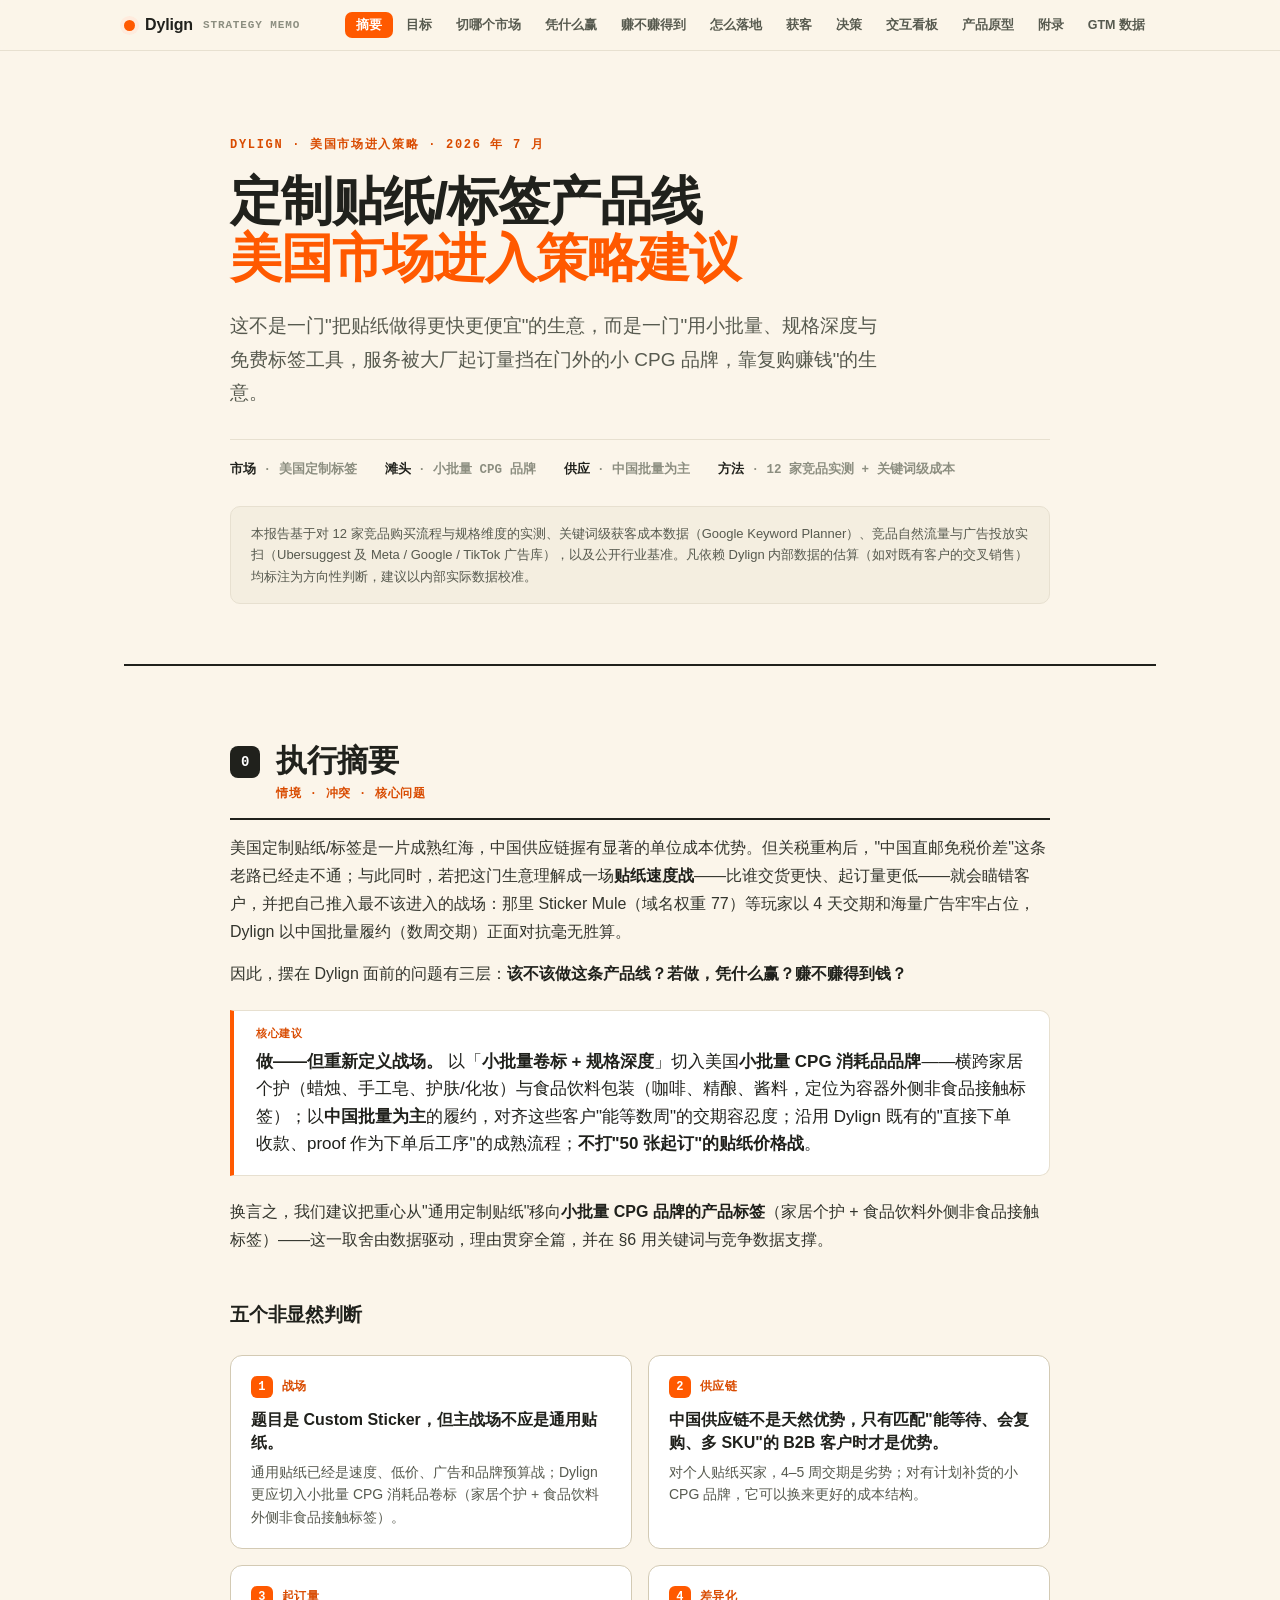
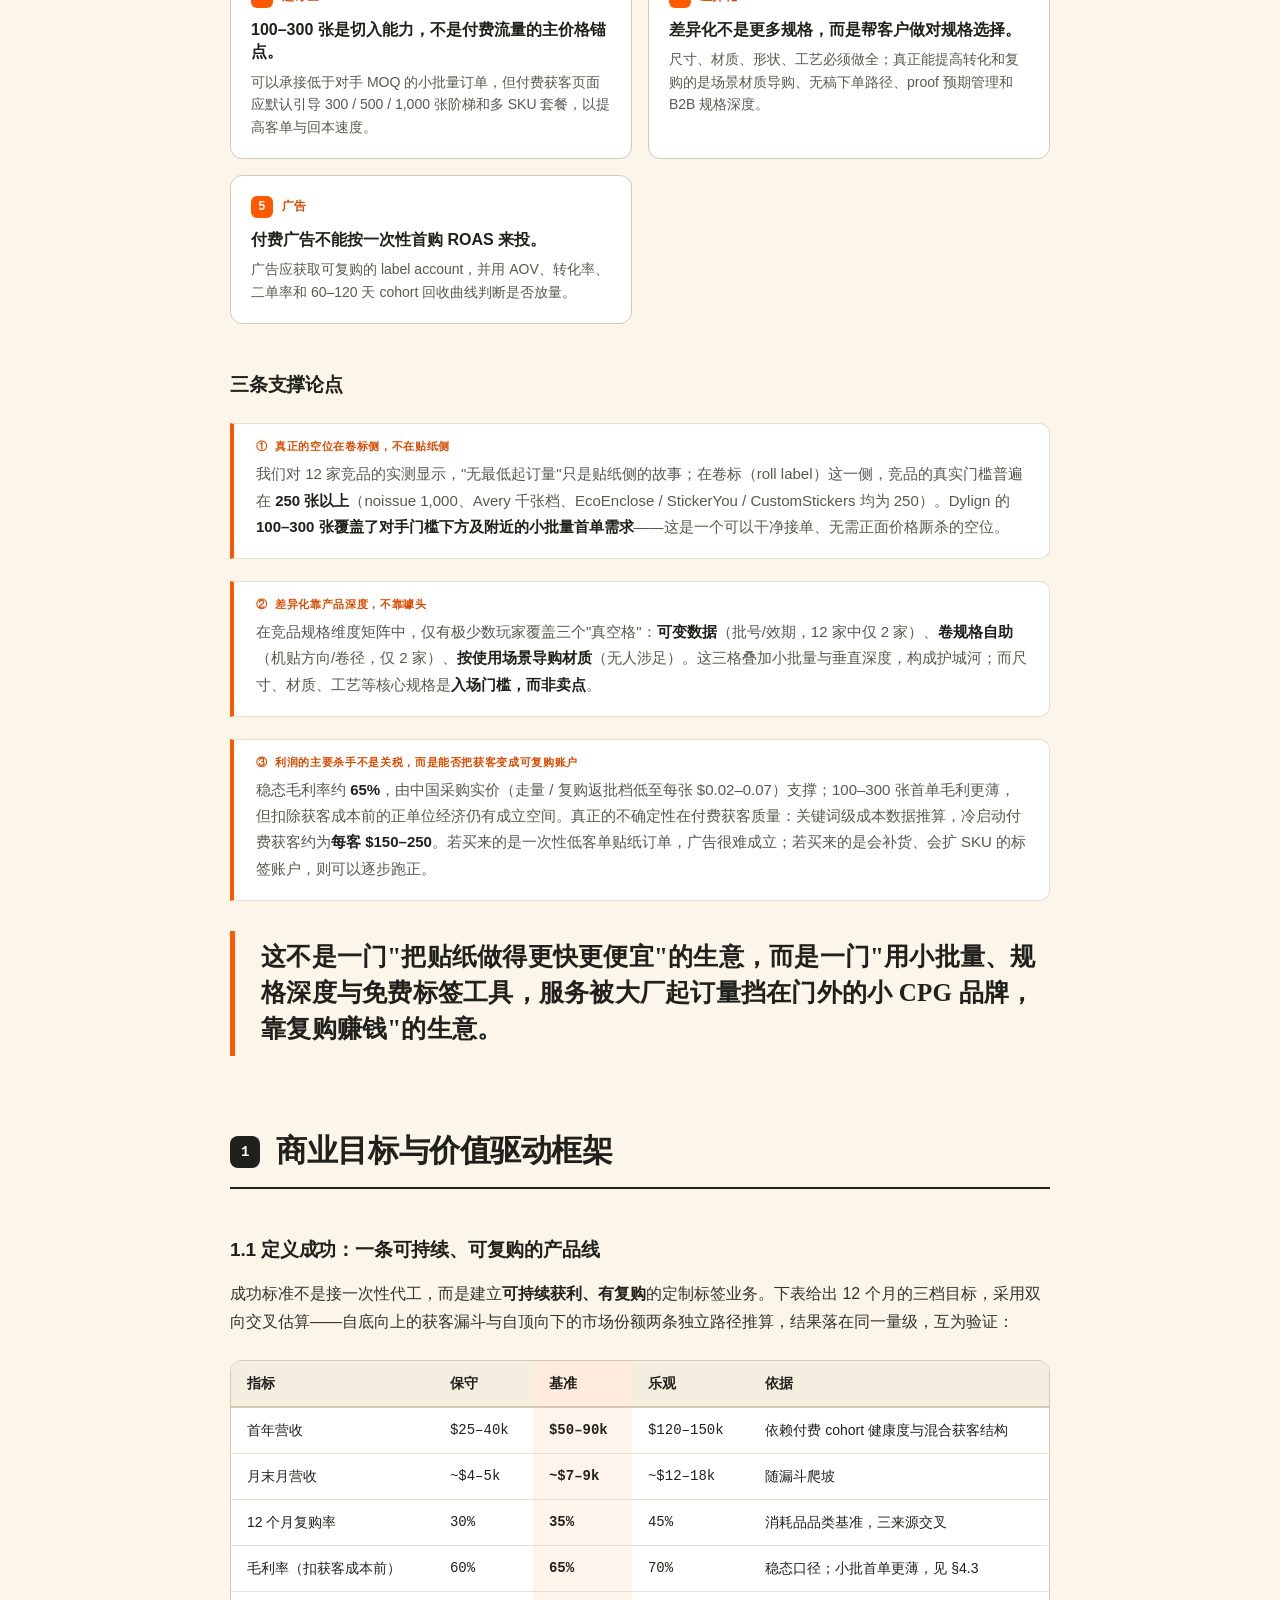
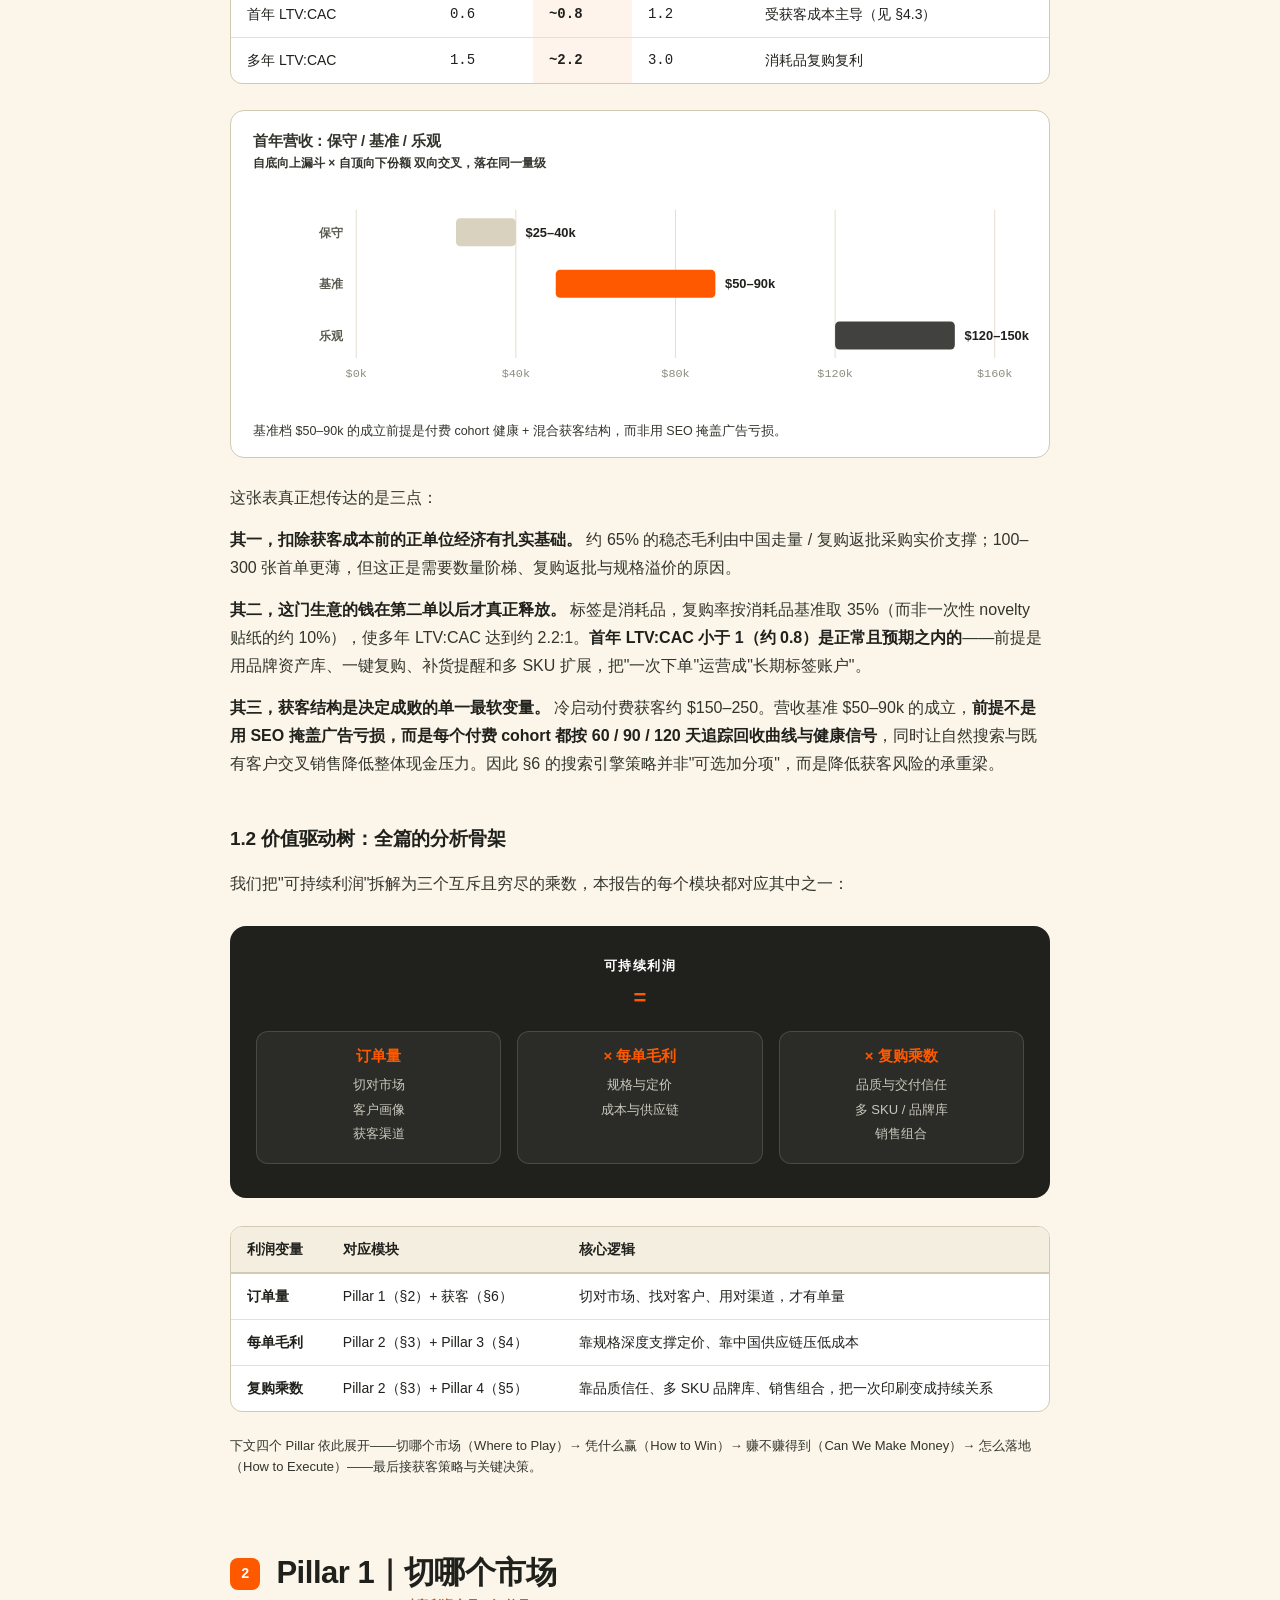
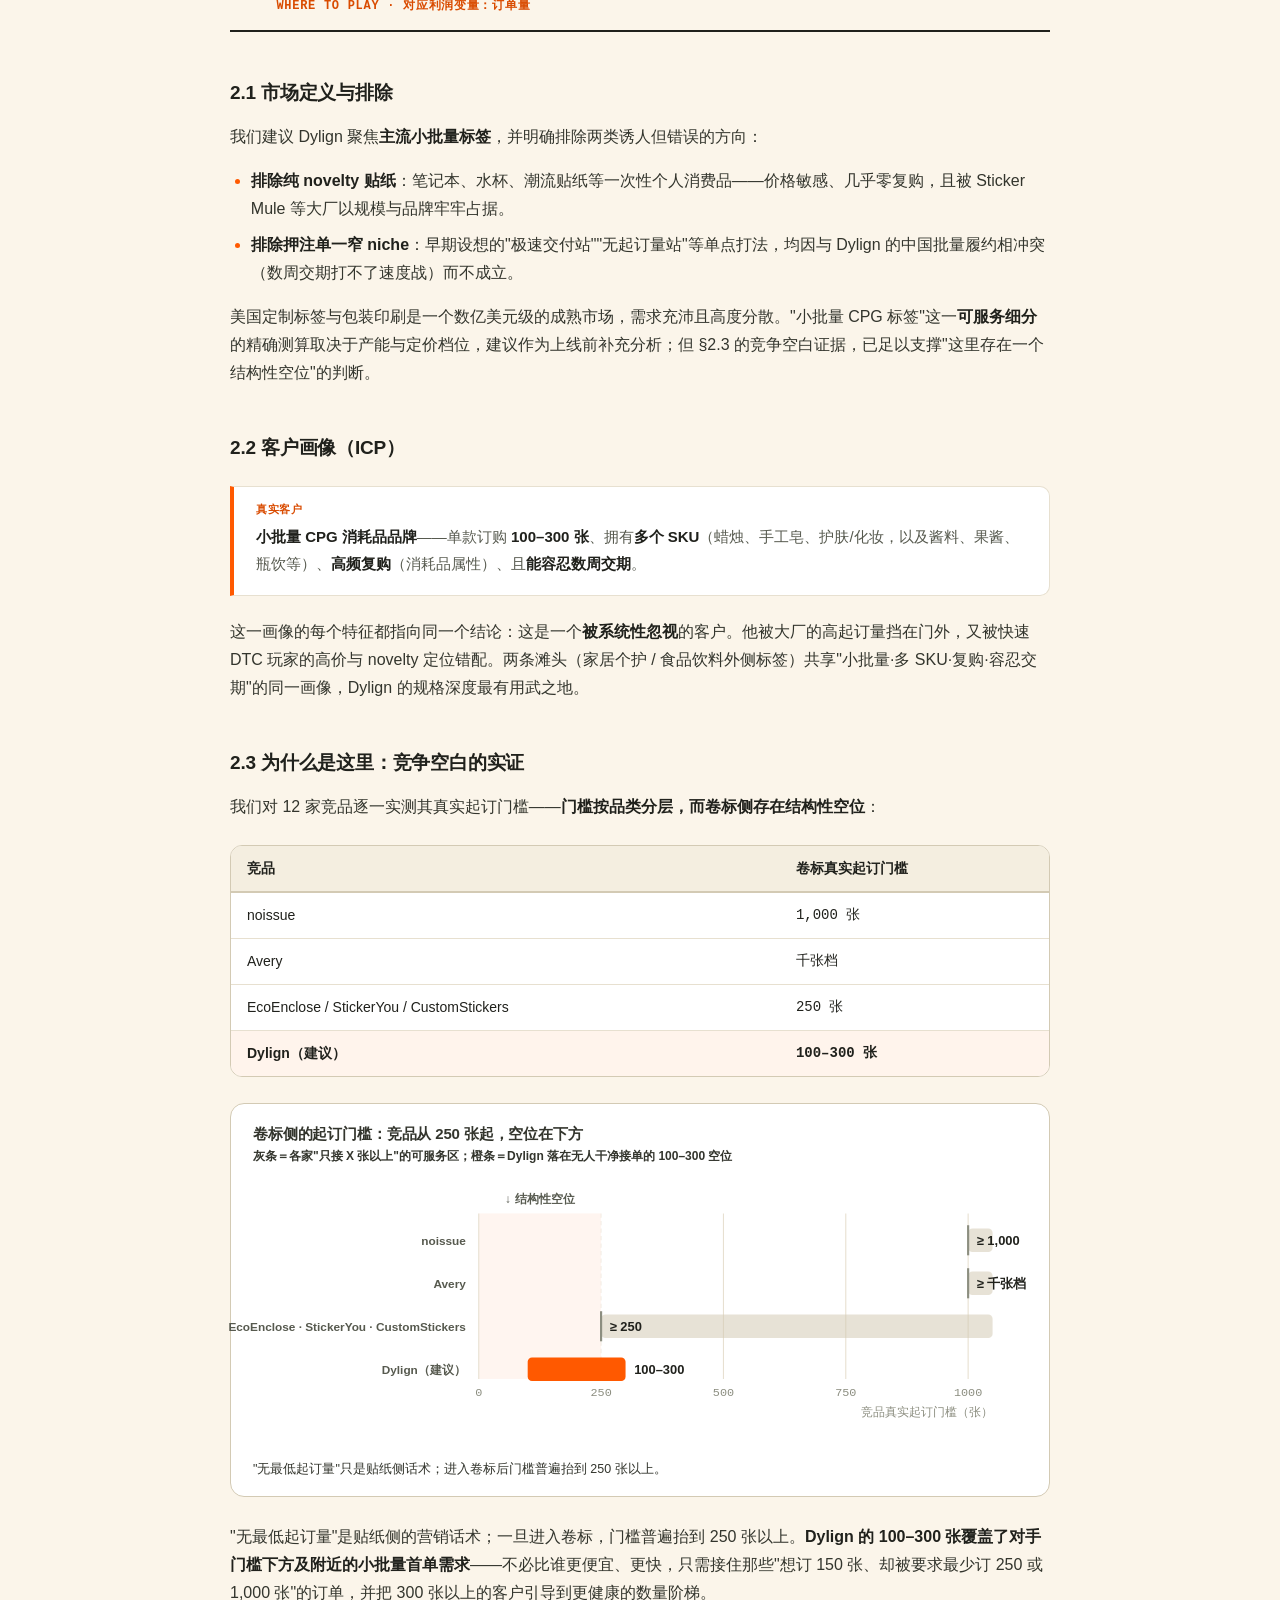
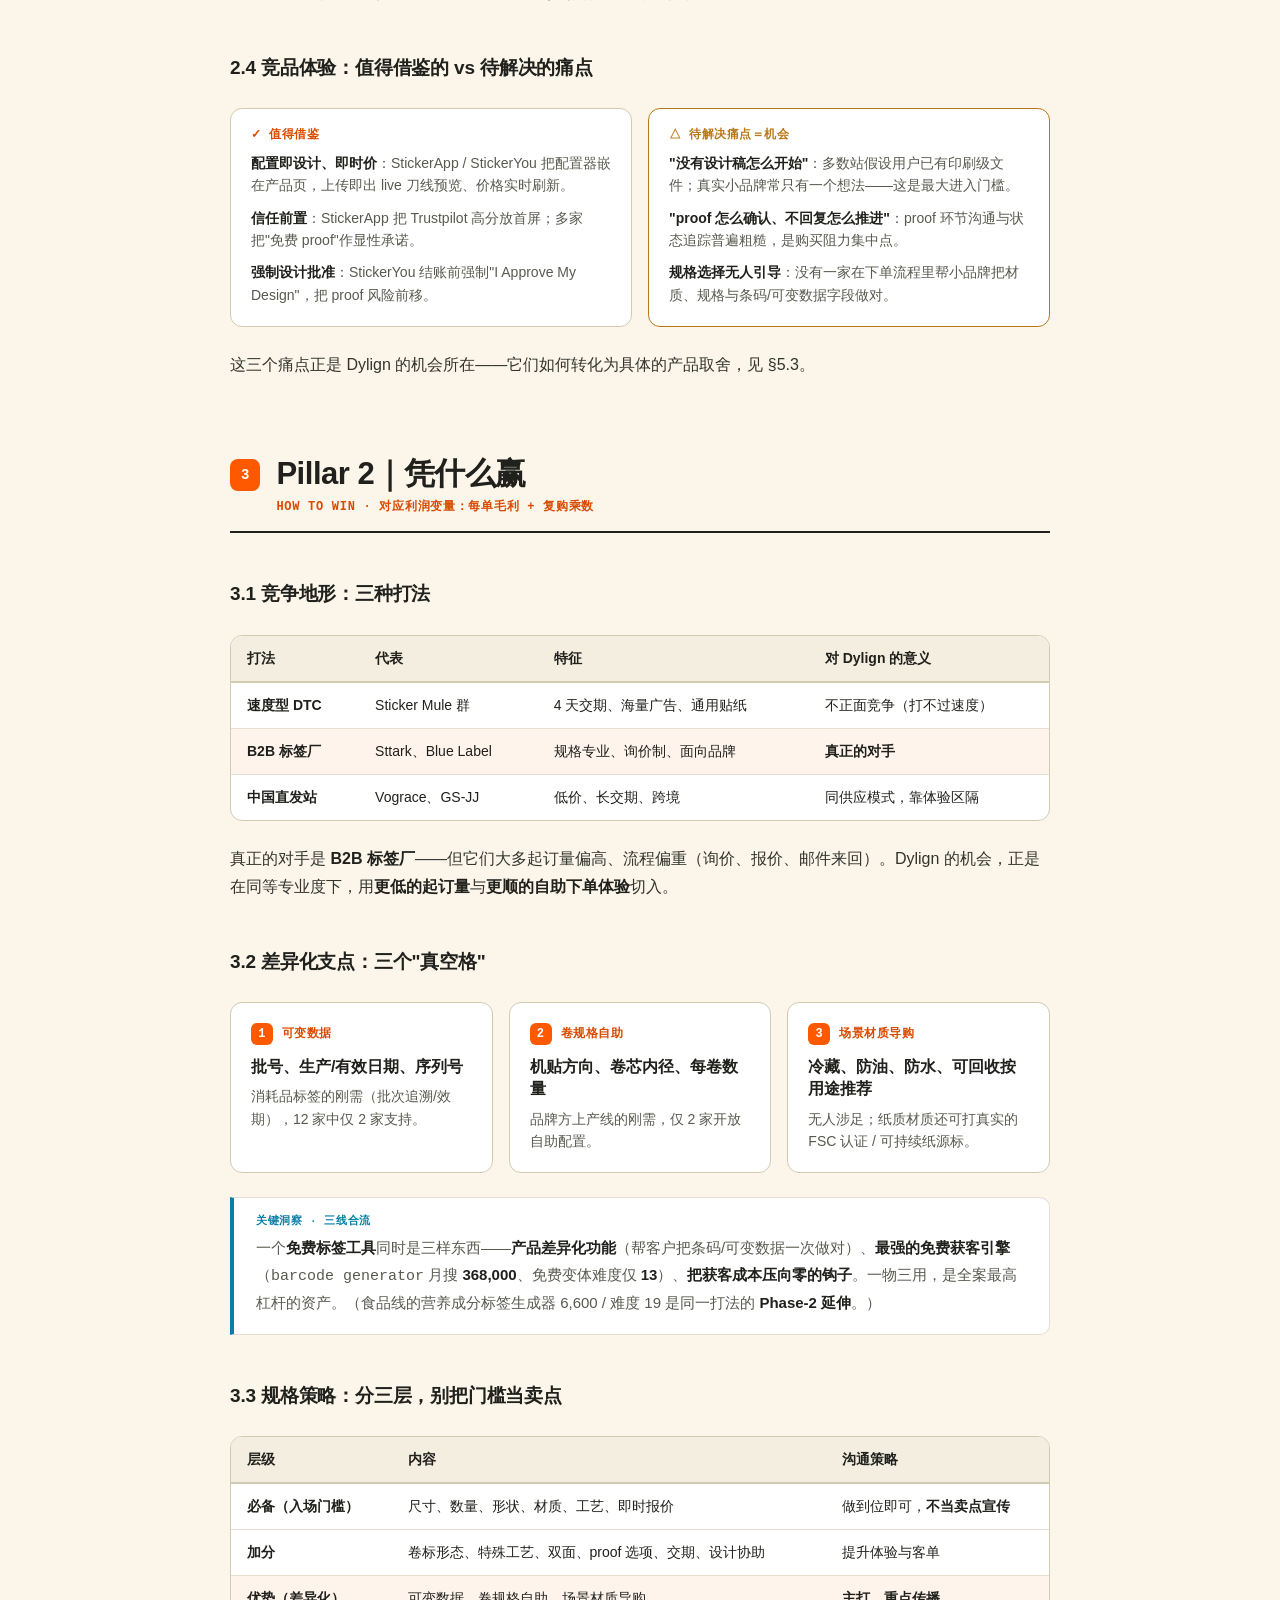
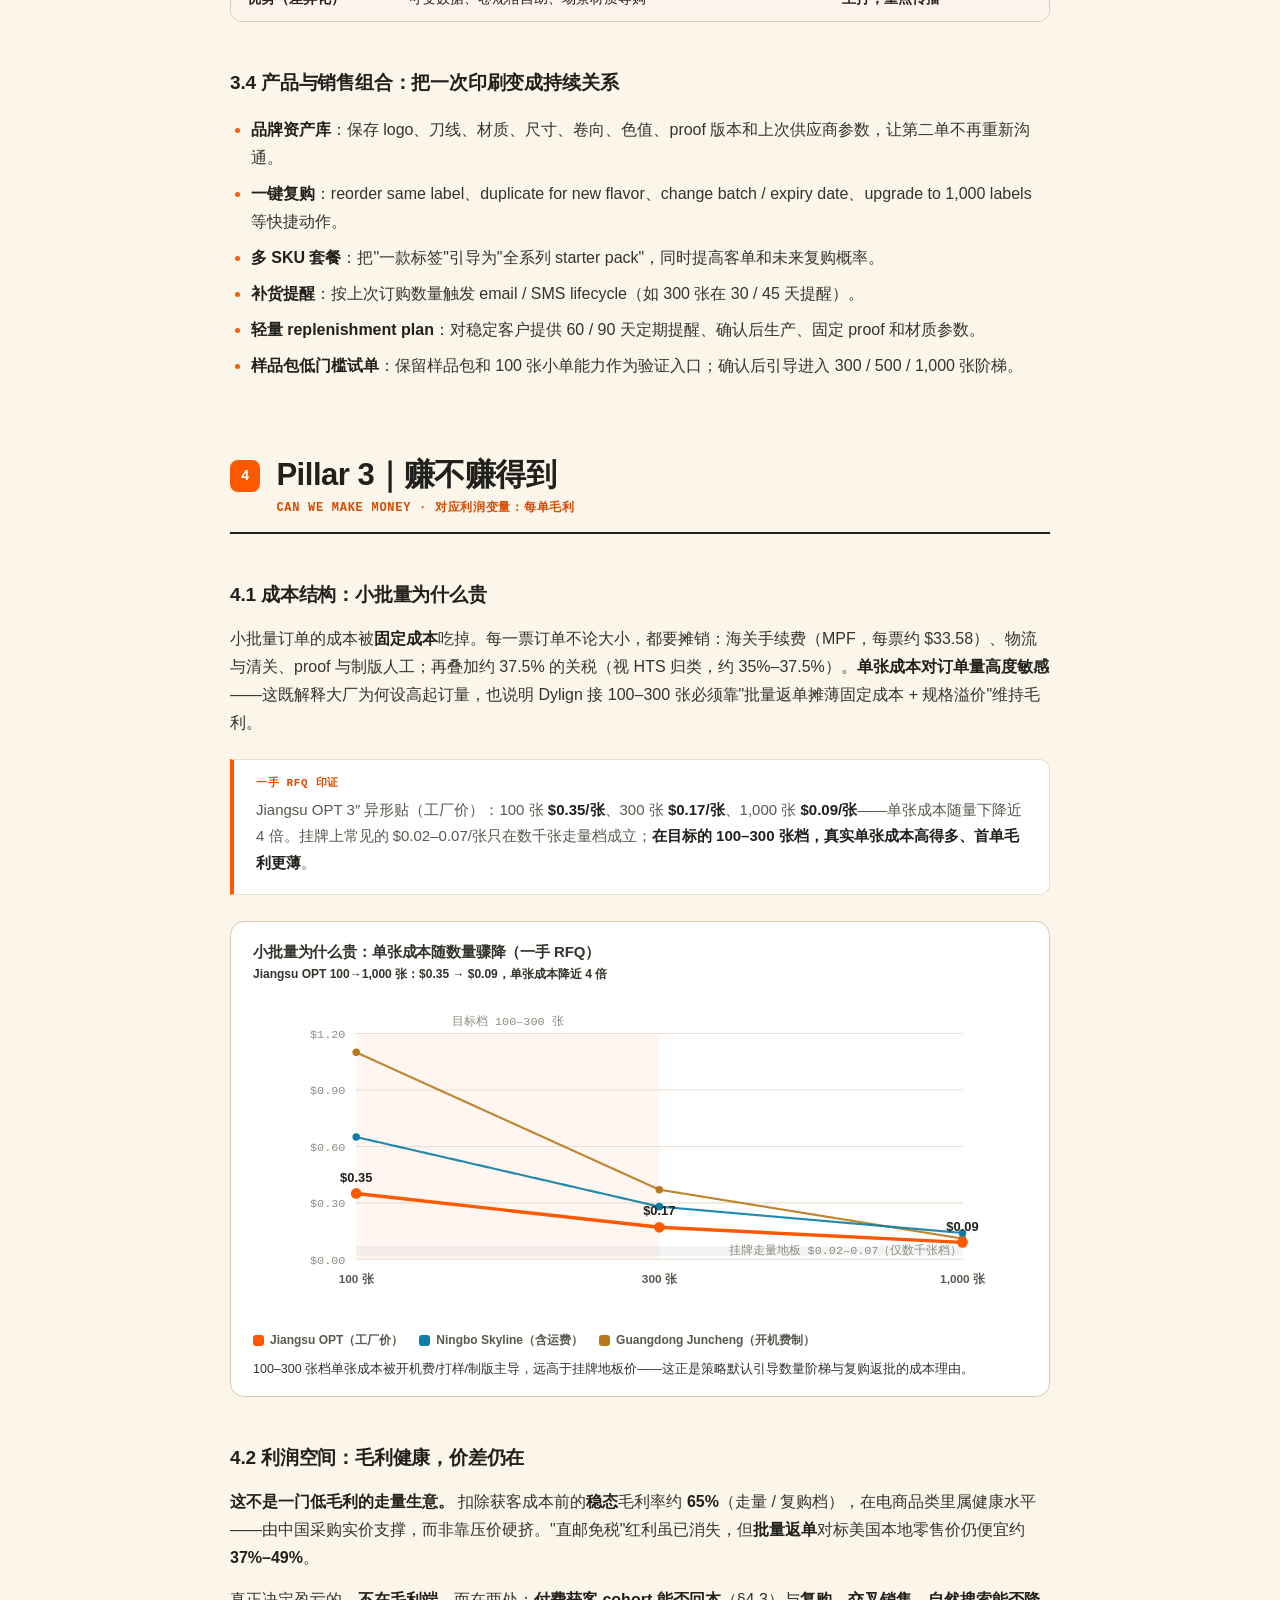
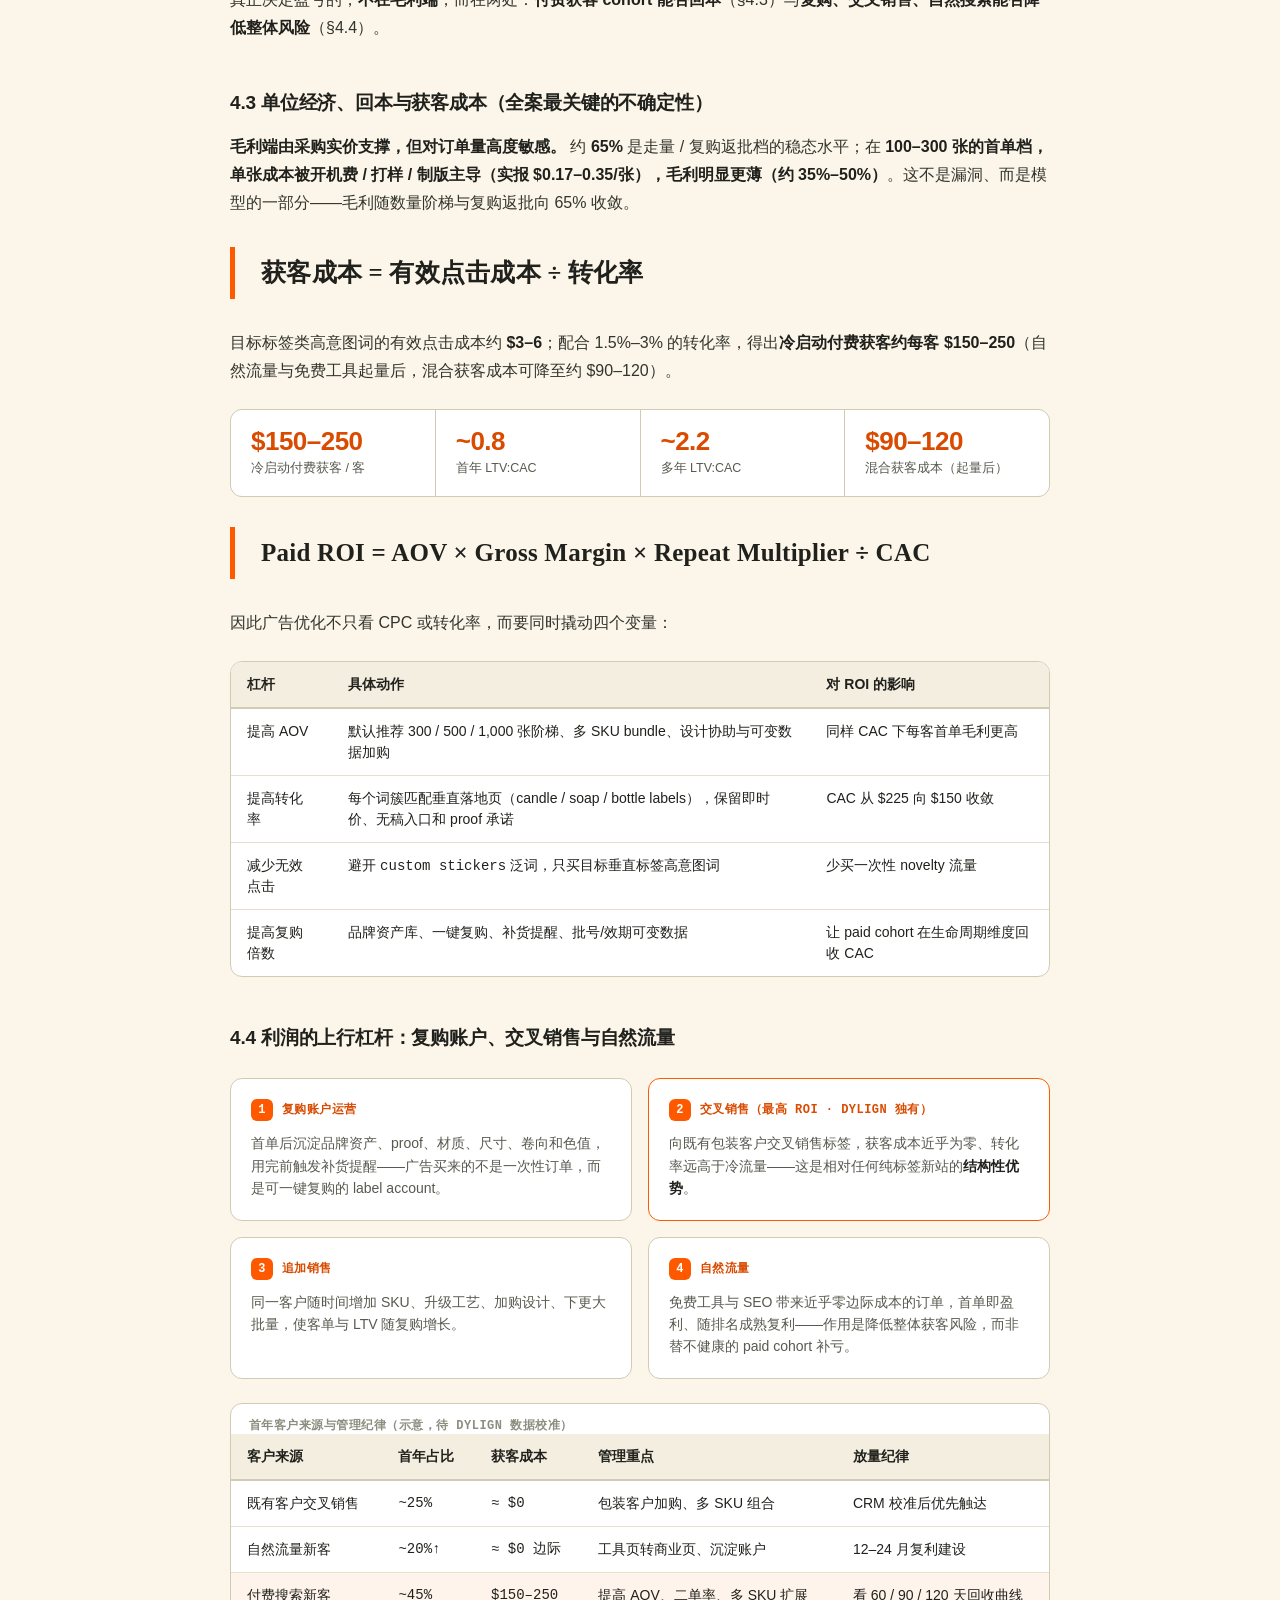
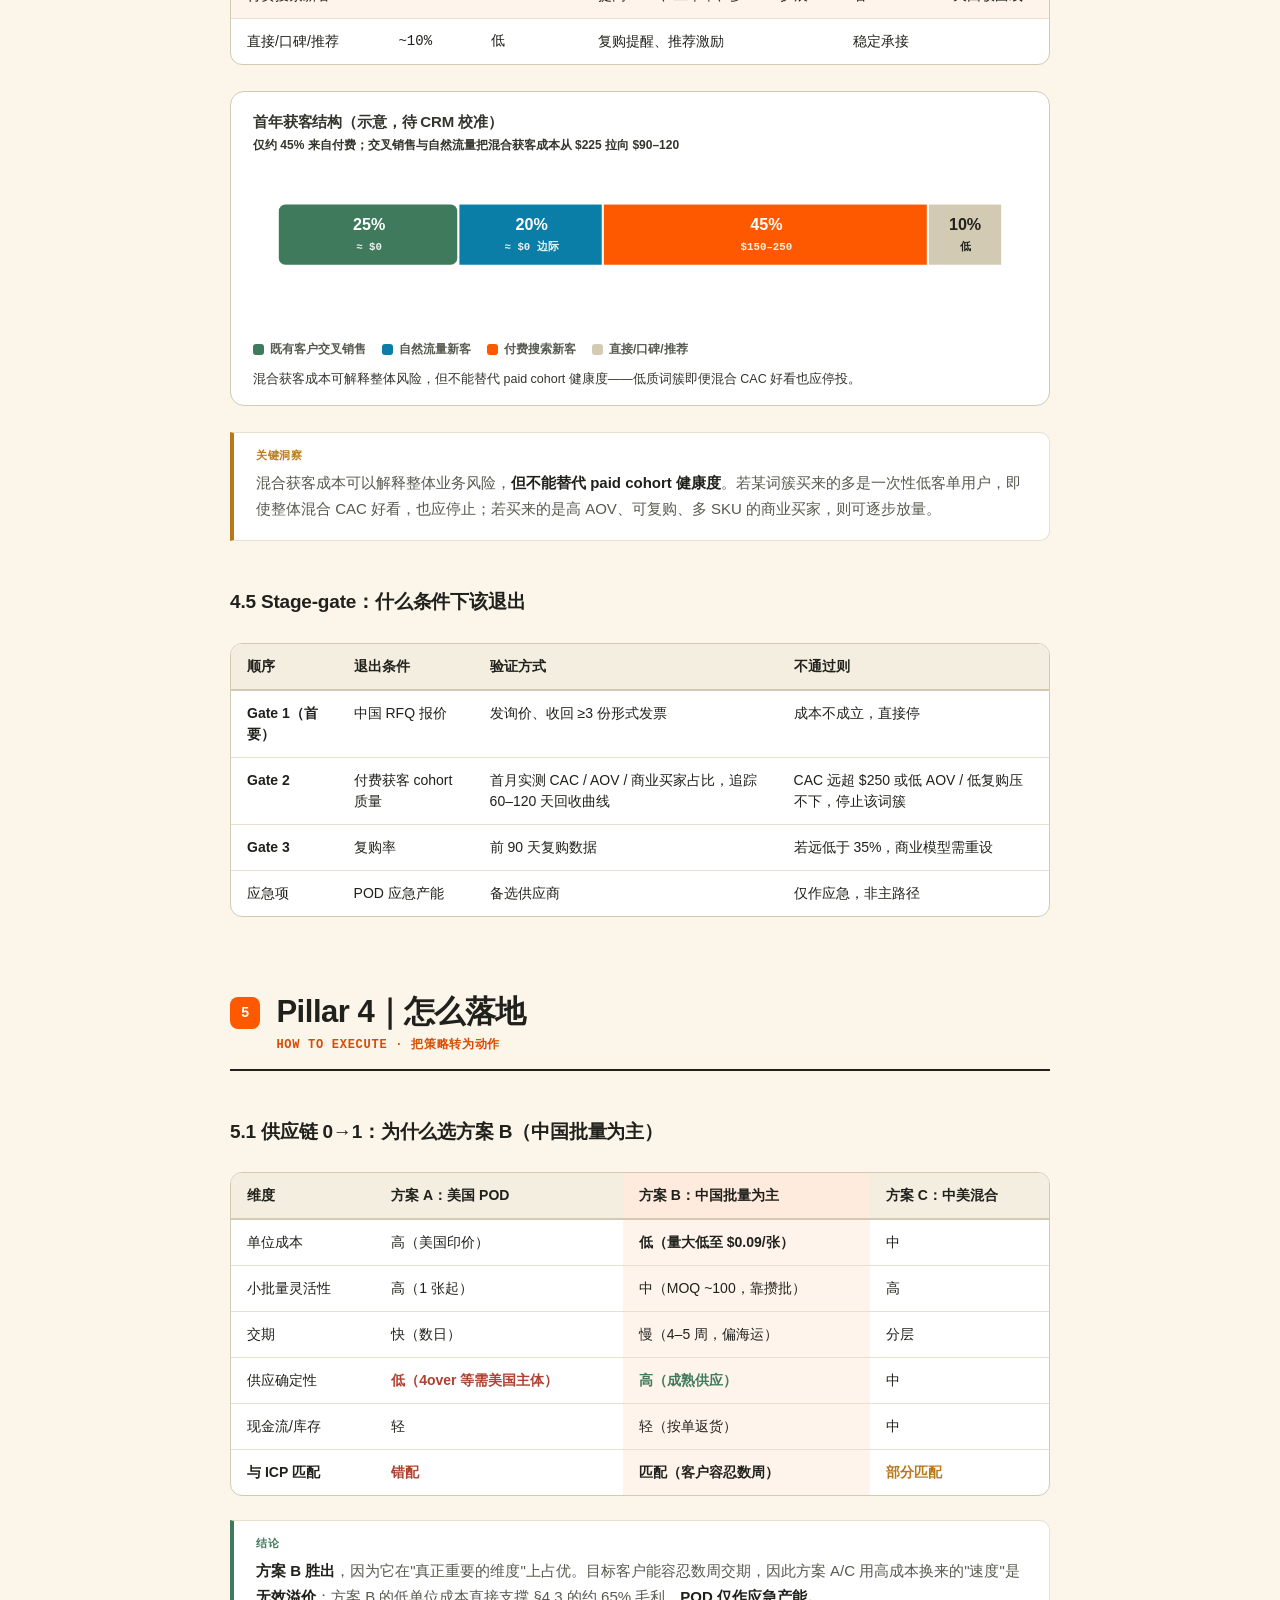
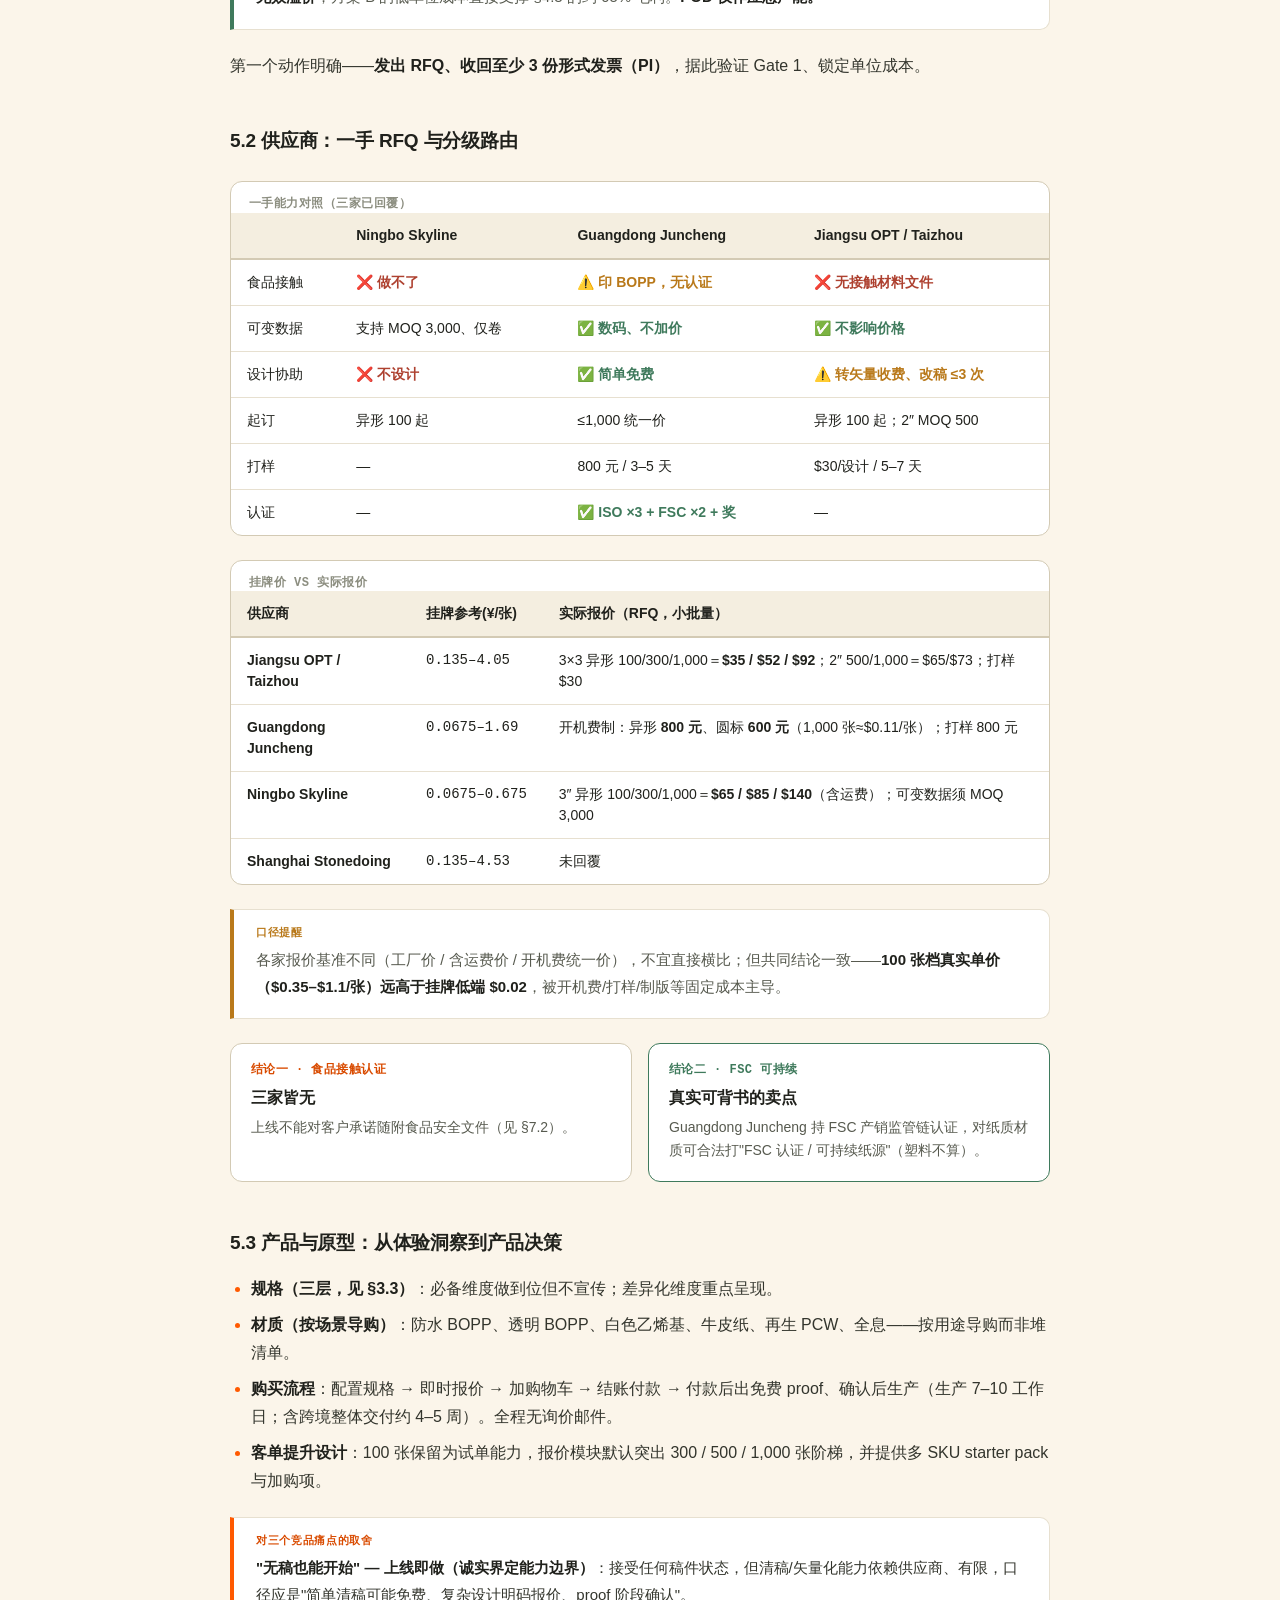
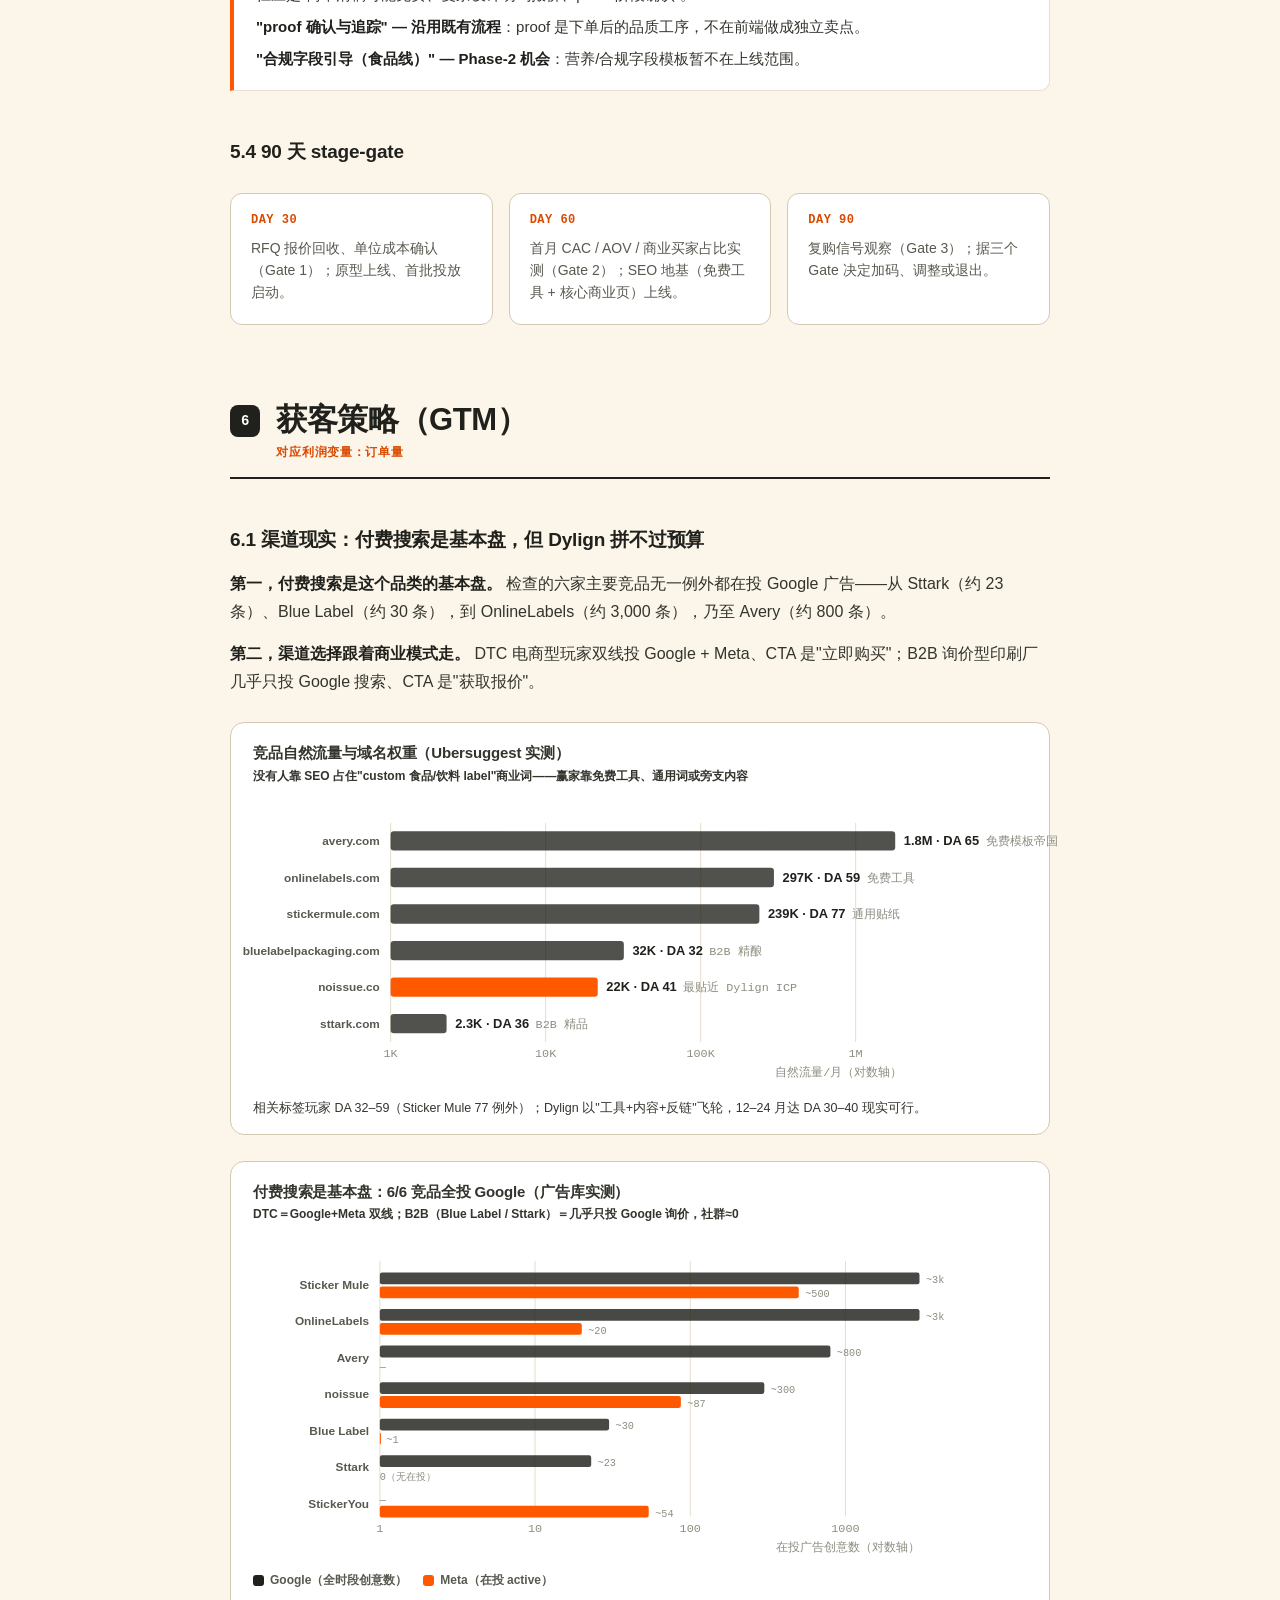
==== commit 1895ca4a: "Merge pull request #2 from daniellee-ux/feat/prototype-photos-and-report-link 落地页垂直卡真实产品图（6/8）+ 报告首页" ====
--- a/index.html
+++ b/index.html
@@ -178,6 +178,36 @@
   footer{max-width:1080px;margin:0 auto;padding:40px 24px 60px;border-top:1px solid var(--line);color:var(--ink-faint);font-size:13px;}
   footer .fbrand{font-weight:800;color:var(--ink);font-size:15px;}
 
+
+  /* ---------- charts ---------- */
+  .chart{background:var(--paper-raised);border:1px solid var(--line-strong);border-radius:14px;padding:20px 22px 16px;margin:26px 0;}
+  .chart-title{font:800 15px/1.35 var(--sans);color:var(--ink);margin:0 0 3px;letter-spacing:-.01em;}
+  .chart-sub{font:600 12px/1.5 var(--sans);color:var(--ink-soft);margin:0 0 14px;}
+  .chart svg{width:100%;height:auto;display:block;overflow:visible;}
+  .chart text{font-family:var(--sans);}
+  .chart .ax{fill:var(--ink-faint);font:500 11px var(--mono);}
+  .chart .axlbl{fill:var(--ink-soft);font:700 11px var(--sans);}
+  .chart .val{fill:var(--ink);font:800 12px var(--sans);}
+  .chart .grid{stroke:var(--line);stroke-width:1;}
+  .chart .c-orange{fill:var(--orange);} .chart .c-ink{fill:var(--ink);} .chart .c-mute{fill:var(--line-strong);}
+  .chart-note{font-size:12.5px;color:var(--ink-faint);margin:12px 0 0;line-height:1.55;}
+  .chart-legend{display:flex;flex-wrap:wrap;gap:7px 16px;margin:13px 0 0;font:600 12px/1.3 var(--sans);color:var(--ink-soft);}
+  .chart-legend span{display:inline-flex;align-items:center;gap:6px;}
+  .chart-legend i{width:11px;height:11px;border-radius:3px;flex-shrink:0;}
+  @media (max-width:640px){ .chart{padding:16px 13px 12px;} .chart text{font-size:11px;} }
+
+  /* ---------- collapsible data ---------- */
+  details.data{background:var(--paper-raised);border:1px solid var(--line-strong);border-radius:12px;margin:14px 0;overflow:hidden;}
+  details.data>summary{cursor:pointer;list-style:none;padding:16px 20px;display:flex;align-items:center;gap:12px;font-weight:700;color:var(--ink);font-size:14.5px;}
+  details.data>summary::-webkit-details-marker{display:none;}
+  details.data>summary:hover{background:var(--orange-tint);}
+  details.data>summary .badge{font:700 10px/1 var(--mono);background:var(--orange-soft);color:var(--orange-deep);padding:4px 7px;border-radius:5px;text-transform:uppercase;letter-spacing:.03em;flex-shrink:0;}
+  details.data>summary .chev{margin-left:auto;color:var(--orange-deep);font-family:var(--mono);font-weight:700;font-size:18px;transition:transform .2s;}
+  details.data[open]>summary .chev{transform:rotate(90deg);}
+  details.data .data-body{padding:2px 18px 14px;border-top:1px solid var(--line);}
+  details.data .data-body .tbl-wrap{border:none;border-radius:0;margin:14px 0 0;}
+  details.data .src{font:600 11px/1.55 var(--mono);color:var(--ink-faint);margin:12px 0 0;}
+
   /* ---------- misc ---------- */
   .divider{height:1px;background:var(--line);margin:40px 0;border:0;}
   .footnote{font-size:13px;color:var(--ink-faint);line-height:1.6;}
@@ -204,6 +234,8 @@
       <a href="#board">交互看板</a>
       <a href="#proto">产品原型</a>
       <a href="#appendix">附录</a>
+      <a href="#gtm-data">GTM 数据</a>
+
     </nav>
   </div>
 </header>
@@ -282,6 +314,13 @@
         </tbody>
       </table></div>
 
+      <figure class="chart">
+        <p class="chart-title">首年营收：保守 / 基准 / 乐观</p>
+        <p class="chart-sub">自底向上漏斗 × 自顶向下份额 双向交叉，落在同一量级</p>
+        <svg viewBox="0 0 720 208" role="img" aria-label="首年营收三档"><line class="grid" x1="96" y1="22" x2="96" y2="160"/><text class="ax" x="96" y="178" text-anchor="middle">$0k</text><line class="grid" x1="244.5" y1="22" x2="244.5" y2="160"/><text class="ax" x="244.5" y="178" text-anchor="middle">$40k</text><line class="grid" x1="393" y1="22" x2="393" y2="160"/><text class="ax" x="393" y="178" text-anchor="middle">$80k</text><line class="grid" x1="541.5" y1="22" x2="541.5" y2="160"/><text class="ax" x="541.5" y="178" text-anchor="middle">$120k</text><line class="grid" x1="690" y1="22" x2="690" y2="160"/><text class="ax" x="690" y="178" text-anchor="middle">$160k</text><text class="axlbl" x="84" y="47" text-anchor="end">保守</text><rect class="c-mute" x="188.8125" y="30" width="55.6875" height="26" rx="4" opacity="0.85"/><text class="val" x="253.5" y="47">$25–40k</text><text class="axlbl" x="84" y="95" text-anchor="end">基准</text><rect class="c-orange" x="281.625" y="78" width="148.5" height="26" rx="4"/><text class="val" x="439.125" y="95">$50–90k</text><text class="axlbl" x="84" y="143" text-anchor="end">乐观</text><rect class="c-ink" x="541.5" y="126" width="111.375" height="26" rx="4" opacity="0.85"/><text class="val" x="661.875" y="143">$120–150k</text></svg>
+        <p class="chart-note">基准档 $50–90k 的成立前提是付费 cohort 健康 + 混合获客结构，而非用 SEO 掩盖广告亏损。</p>
+      </figure>
+
       <p>这张表真正想传达的是三点：</p>
       <p><strong>其一，扣除获客成本前的正单位经济有扎实基础。</strong> 约 65% 的稳态毛利由中国走量 / 复购返批采购实价支撑；100–300 张首单更薄，但这正是需要数量阶梯、复购返批与规格溢价的原因。</p>
       <p><strong>其二，这门生意的钱在第二单以后才真正释放。</strong> 标签是消耗品，复购率按消耗品基准取 35%（而非一次性 novelty 贴纸的约 10%），使多年 LTV:CAC 达到约 2.2:1。<strong>首年 LTV:CAC 小于 1（约 0.8）是正常且预期之内的</strong>——前提是用品牌资产库、一键复购、补货提醒和多 SKU 扩展，把"一次下单"运营成"长期标签账户"。</p>
@@ -339,6 +378,13 @@
           <tr class="col-em"><td><strong>Dylign（建议）</strong></td><td class="num"><strong>100–300 张</strong></td></tr>
         </tbody>
       </table></div>
+      <figure class="chart">
+        <p class="chart-title">卷标侧的起订门槛：竞品从 250 张起，空位在下方</p>
+        <p class="chart-sub">灰条＝各家"只接 X 张以上"的可服务区；橙条＝Dylign 落在无人干净接单的 100–300 空位</p>
+        <svg viewBox="0 0 720 250" role="img" aria-label="竞品起订门槛对比"><rect x="210" y="32" width="113.8095238095238" height="154" fill="var(--orange)" opacity="0.06"/><text class="axlbl" x="266.9047619047619" y="22" text-anchor="middle" fill="var(--orange-deep)">↓ 结构性空位</text><line class="grid" x1="210" y1="32" x2="210" y2="186" /><text class="ax" x="210" y="202" text-anchor="middle">0</text><line class="grid" x1="323.8095238095238" y1="32" x2="323.8095238095238" y2="186" stroke-dasharray="4 3" stroke="var(--orange)" opacity="0.5"/><text class="ax" x="323.8095238095238" y="202" text-anchor="middle">250</text><line class="grid" x1="437.6190476190476" y1="32" x2="437.6190476190476" y2="186" /><text class="ax" x="437.6190476190476" y="202" text-anchor="middle">500</text><line class="grid" x1="551.4285714285714" y1="32" x2="551.4285714285714" y2="186" /><text class="ax" x="551.4285714285714" y="202" text-anchor="middle">750</text><line class="grid" x1="665.2380952380952" y1="32" x2="665.2380952380952" y2="186" /><text class="ax" x="665.2380952380952" y="202" text-anchor="middle">1000</text><text class="ax" x="688" y="220" text-anchor="end">竞品真实起订门槛（张）</text><text class="axlbl" x="198" y="61" text-anchor="end" style="font-size:11px">noissue</text><rect class="c-mute" x="665.2380952380952" y="46" width="22.761904761904816" height="22" rx="4" opacity="0.55"/><line x1="665.2380952380952" y1="43" x2="665.2380952380952" y2="71" stroke="var(--ink-faint)" stroke-width="2"/><text class="val" x="673.2380952380952" y="61" fill="var(--ink-soft)">≥ 1,000</text><text class="axlbl" x="198" y="101" text-anchor="end" style="font-size:11px">Avery</text><rect class="c-mute" x="665.2380952380952" y="86" width="22.761904761904816" height="22" rx="4" opacity="0.55"/><line x1="665.2380952380952" y1="83" x2="665.2380952380952" y2="111" stroke="var(--ink-faint)" stroke-width="2"/><text class="val" x="673.2380952380952" y="101" fill="var(--ink-soft)">≥ 千张档</text><text class="axlbl" x="198" y="141" text-anchor="end" style="font-size:11px">EcoEnclose · StickerYou · CustomStickers</text><rect class="c-mute" x="323.8095238095238" y="126" width="364.1904761904762" height="22" rx="4" opacity="0.55"/><line x1="323.8095238095238" y1="123" x2="323.8095238095238" y2="151" stroke="var(--ink-faint)" stroke-width="2"/><text class="val" x="331.8095238095238" y="141" fill="var(--ink-soft)">≥ 250</text><text class="axlbl" x="198" y="181" text-anchor="end" fill="var(--orange-deep)" style="font-size:11px">Dylign（建议）</text><rect class="c-orange" x="255.52380952380952" y="166" width="91.04761904761904" height="22" rx="4"/><text class="val" x="354.57142857142856" y="181">100–300</text></svg>
+        <p class="chart-note">"无最低起订量"只是贴纸侧话术；进入卷标后门槛普遍抬到 250 张以上。</p>
+      </figure>
+
       <p>"无最低起订量"是贴纸侧的营销话术；一旦进入卷标，门槛普遍抬到 250 张以上。<strong>Dylign 的 100–300 张覆盖了对手门槛下方及附近的小批量首单需求</strong>——不必比谁更便宜、更快，只需接住那些"想订 150 张、却被要求最少订 250 或 1,000 张"的订单，并把 300 张以上的客户引导到更健康的数量阶梯。</p>
 
       <h3>2.4 竞品体验：值得借鉴的 vs 待解决的痛点</h3>
@@ -413,6 +459,14 @@
       <h3>4.1 成本结构：小批量为什么贵</h3>
       <p>小批量订单的成本被<strong>固定成本</strong>吃掉。每一票订单不论大小，都要摊销：海关手续费（MPF，每票约 $33.58）、物流与清关、proof 与制版人工；再叠加约 37.5% 的关税（视 HTS 归类，约 35%–37.5%）。<strong>单张成本对订单量高度敏感</strong>——这既解释大厂为何设高起订量，也说明 Dylign 接 100–300 张必须靠"批量返单摊薄固定成本 + 规格溢价"维持毛利。</p>
       <div class="callout"><span class="tag">一手 RFQ 印证</span>Jiangsu OPT 3″ 异形贴（工厂价）：100 张 <strong>$0.35/张</strong>、300 张 <strong>$0.17/张</strong>、1,000 张 <strong>$0.09/张</strong>——单张成本随量下降近 4 倍。挂牌上常见的 $0.02–0.07/张只在数千张走量档成立；<strong>在目标的 100–300 张档，真实单张成本高得多、首单毛利更薄</strong>。</div>
+      <figure class="chart">
+        <p class="chart-title">小批量为什么贵：单张成本随数量骤降（一手 RFQ）</p>
+        <p class="chart-sub">Jiangsu OPT 100→1,000 张：$0.35 → $0.09，单张成本降近 4 倍</p>
+        <svg viewBox="0 0 720 300" role="img" aria-label="单张成本随数量下降"><rect x="96" y="34" width="282" height="210" fill="var(--orange)" opacity="0.05"/><text class="ax" x="237" y="26" text-anchor="middle" fill="var(--orange-deep)">目标档 100–300 张</text><line class="grid" x1="96" y1="244" x2="660" y2="244"/><text class="ax" x="86" y="248" text-anchor="end">$0.00</text><line class="grid" x1="96" y1="191.5" x2="660" y2="191.5"/><text class="ax" x="86" y="195.5" text-anchor="end">$0.30</text><line class="grid" x1="96" y1="139" x2="660" y2="139"/><text class="ax" x="86" y="143" text-anchor="end">$0.60</text><line class="grid" x1="96" y1="86.5" x2="660" y2="86.5"/><text class="ax" x="86" y="90.5" text-anchor="end">$0.90</text><line class="grid" x1="96" y1="34" x2="660" y2="34"/><text class="ax" x="86" y="38" text-anchor="end">$1.20</text><rect x="96" y="231.75" width="564" height="8.75" fill="var(--ink)" opacity="0.05"/><text class="ax" x="660" y="239.125" text-anchor="end" fill="var(--ink-faint)">挂牌走量地板 $0.02–0.07（仅数千张档）</text><text class="axlbl" x="96" y="266" text-anchor="middle">100 张</text><text class="axlbl" x="378" y="266" text-anchor="middle">300 张</text><text class="axlbl" x="660" y="266" text-anchor="middle">1,000 张</text><path d="M96 51.49999999999997 L378 179.25 L660 224.75 " fill="none" stroke="var(--warn)" stroke-width="2" stroke-dasharray="1 0" opacity="0.9"/><circle cx="96" cy="51.49999999999997" r="3.5" fill="var(--warn)"/><circle cx="378" cy="179.25" r="3.5" fill="var(--warn)"/><circle cx="660" cy="224.75" r="3.5" fill="var(--warn)"/><path d="M96 130.25 L378 195 L660 219.5 " fill="none" stroke="var(--teal)" stroke-width="2" stroke-dasharray="1 0" opacity="0.9"/><circle cx="96" cy="130.25" r="3.5" fill="var(--teal)"/><circle cx="378" cy="195" r="3.5" fill="var(--teal)"/><circle cx="660" cy="219.5" r="3.5" fill="var(--teal)"/><path d="M96 182.75 L378 214.25 L660 228.25 " fill="none" stroke="var(--orange)" stroke-width="3.2" /><circle cx="96" cy="182.75" r="5" fill="var(--orange)"/><text class="val" x="96" y="171.75" text-anchor="middle">$0.35</text><circle cx="378" cy="214.25" r="5" fill="var(--orange)"/><text class="val" x="378" y="203.25" text-anchor="middle">$0.17</text><circle cx="660" cy="228.25" r="5" fill="var(--orange)"/><text class="val" x="660" y="217.25" text-anchor="middle">$0.09</text></svg>
+        <div class="chart-legend"><span><i style="background:var(--orange)"></i>Jiangsu OPT（工厂价）</span><span><i style="background:var(--teal)"></i>Ningbo Skyline（含运费）</span><span><i style="background:var(--warn)"></i>Guangdong Juncheng（开机费制）</span></div>
+        <p class="chart-note">100–300 张档单张成本被开机费/打样/制版主导，远高于挂牌地板价——这正是策略默认引导数量阶梯与复购返批的成本理由。</p>
+      </figure>
+
 
       <h3>4.2 利润空间：毛利健康，价差仍在</h3>
       <p><strong>这不是一门低毛利的走量生意。</strong> 扣除获客成本前的<strong>稳态</strong>毛利率约 <strong>65%</strong>（走量 / 复购档），在电商品类里属健康水平——由中国采购实价支撑，而非靠压价硬挤。"直邮免税"红利虽已消失，但<strong>批量返单</strong>对标美国本地零售价仍便宜约 <strong>37%–49%</strong>。</p>
@@ -457,6 +511,14 @@
           <tr><td>直接/口碑/推荐</td><td class="num">~10%</td><td class="num">低</td><td>复购提醒、推荐激励</td><td>稳定承接</td></tr>
         </tbody>
       </table></div>
+      <figure class="chart">
+        <p class="chart-title">首年获客结构（示意，待 CRM 校准）</p>
+        <p class="chart-sub">仅约 45% 来自付费；交叉销售与自然流量把混合获客成本从 $225 拉向 $90–120</p>
+        <svg viewBox="0 0 720 150" role="img" aria-label="首年获客结构"><rect x="24" y="34" width="166" height="56" fill="var(--good)" rx="6"/><text x="108" y="58" text-anchor="middle" fill="#fff" style="font:800 15px var(--sans)">25%</text><text x="108" y="76" text-anchor="middle" fill="#fff" style="font:600 10px var(--mono);opacity:.9">≈ $0</text><rect x="192" y="34" width="132.40000000000003" height="56" fill="var(--teal)"/><text x="259.20000000000005" y="58" text-anchor="middle" fill="#fff" style="font:800 15px var(--sans)">20%</text><text x="259.20000000000005" y="76" text-anchor="middle" fill="#fff" style="font:600 10px var(--mono);opacity:.9">≈ $0 边际</text><rect x="326.40000000000003" y="34" width="300.40000000000003" height="56" fill="var(--orange)"/><text x="477.6" y="58" text-anchor="middle" fill="#fff" style="font:800 15px var(--sans)">45%</text><text x="477.6" y="76" text-anchor="middle" fill="#fff" style="font:600 10px var(--mono);opacity:.9">$150–250</text><rect x="628.8000000000001" y="34" width="67.19999999999993" height="56" fill="var(--line-strong)"/><text x="662.4000000000001" y="58" text-anchor="middle" fill="var(--ink)" style="font:800 15px var(--sans)">10%</text><text x="662.4000000000001" y="76" text-anchor="middle" fill="var(--ink)" style="font:600 10px var(--mono)">低</text></svg>
+        <div class="chart-legend"><span><i style="background:var(--good)"></i>既有客户交叉销售</span><span><i style="background:var(--teal)"></i>自然流量新客</span><span><i style="background:var(--orange)"></i>付费搜索新客</span><span><i style="background:var(--line-strong)"></i>直接/口碑/推荐</span></div>
+        <p class="chart-note">混合获客成本可解释整体风险，但不能替代 paid cohort 健康度——低质词簇即便混合 CAC 好看也应停投。</p>
+      </figure>
+
       <div class="callout warn"><span class="tag">关键洞察</span>混合获客成本可以解释整体业务风险，<strong>但不能替代 paid cohort 健康度</strong>。若某词簇买来的多是一次性低客单用户，即使整体混合 CAC 好看，也应停止；若买来的是高 AOV、可复购、多 SKU 的商业买家，则可逐步放量。</div>
 
       <h3>4.5 Stage-gate：什么条件下该退出</h3>
@@ -551,6 +613,20 @@
       <h3>6.1 渠道现实：付费搜索是基本盘，但 Dylign 拼不过预算</h3>
       <p><strong>第一，付费搜索是这个品类的基本盘。</strong> 检查的六家主要竞品无一例外都在投 Google 广告——从 Sttark（约 23 条）、Blue Label（约 30 条），到 OnlineLabels（约 3,000 条），乃至 Avery（约 800 条）。</p>
       <p><strong>第二，渠道选择跟着商业模式走。</strong> DTC 电商型玩家双线投 Google + Meta、CTA 是"立即购买"；B2B 询价型印刷厂几乎只投 Google 搜索、CTA 是"获取报价"。</p>
+      <figure class="chart">
+        <p class="chart-title">竞品自然流量与域名权重（Ubersuggest 实测）</p>
+        <p class="chart-sub">没有人靠 SEO 占住"custom 食品/饮料 label"商业词——赢家靠免费工具、通用词或旁支内容</p>
+        <svg viewBox="0 0 720 268" role="img" aria-label="竞品自然流量"><line class="grid" x1="128" y1="22" x2="128" y2="226"/><text class="ax" x="128" y="240" text-anchor="middle">1K</text><line class="grid" x1="272.1974173592008" y1="22" x2="272.1974173592008" y2="226"/><text class="ax" x="272.1974173592008" y="240" text-anchor="middle">10K</text><line class="grid" x1="416.3948347184017" y1="22" x2="416.3948347184017" y2="226"/><text class="ax" x="416.3948347184017" y="240" text-anchor="middle">100K</text><line class="grid" x1="560.5922520776024" y1="22" x2="560.5922520776024" y2="226"/><text class="ax" x="560.5922520776024" y="240" text-anchor="middle">1M</text><text class="ax" x="604" y="258" text-anchor="end">自然流量/月（对数轴）</text><text class="axlbl" x="118" y="43" text-anchor="end" style="font-size:11px">avery.com</text><rect class="c-ink" x="128" y="30" width="469.4018880363127" height="18" rx="3" opacity="0.78"/><text class="val" x="605.4018880363127" y="43">1.8M · DA 65<tspan class="ax" dx="6">免费模板帝国</tspan></text><text class="axlbl" x="118" y="77" text-anchor="end" style="font-size:11px">onlinelabels.com</text><rect class="c-ink" x="128" y="64" width="356.59292051887604" height="18" rx="3" opacity="0.78"/><text class="val" x="492.59292051887604" y="77">297K · DA 59<tspan class="ax" dx="6">免费工具</tspan></text><text class="axlbl" x="118" y="111" text-anchor="end" style="font-size:11px">stickermule.com</text><rect class="c-ink" x="128" y="98" width="343.0295417770876" height="18" rx="3" opacity="0.78"/><text class="val" x="479.0295417770876" y="111">239K · DA 77<tspan class="ax" dx="6">通用贴纸</tspan></text><text class="axlbl" x="118" y="145" text-anchor="end" style="font-size:11px">bluelabelpackaging.com</text><rect class="c-ink" x="128" y="132" width="216.9682477924033" height="18" rx="3" opacity="0.78"/><text class="val" x="352.9682477924033" y="145">32K · DA 32<tspan class="ax" dx="6">B2B 精酿</tspan></text><text class="axlbl" x="118" y="179" text-anchor="end" style="font-size:11px" fill="var(--orange-deep)">noissue.co</text><rect class="c-orange" x="128" y="166" width="192.6909505272289" height="18" rx="3" /><text class="val" x="328.6909505272289" y="179">22K · DA 41<tspan class="ax" dx="6">最贴近 Dylign ICP</tspan></text><text class="axlbl" x="118" y="213" text-anchor="end" style="font-size:11px">sttark.com</text><rect class="c-ink" x="128" y="200" width="52.078482758001485" height="18" rx="3" opacity="0.78"/><text class="val" x="188.07848275800148" y="213">2.3K · DA 36<tspan class="ax" dx="6">B2B 精品</tspan></text></svg>
+        <p class="chart-note">相关标签玩家 DA 32–59（Sticker Mule 77 例外）；Dylign 以"工具+内容+反链"飞轮，12–24 月达 DA 30–40 现实可行。</p>
+      </figure>
+      <figure class="chart">
+        <p class="chart-title">付费搜索是基本盘：6/6 竞品全投 Google（广告库实测）</p>
+        <p class="chart-sub">DTC＝Google+Meta 双线；B2B（Blue Label / Sttark）＝几乎只投 Google 询价，社群≈0</p>
+        <svg viewBox="0 0 720 300" role="img" aria-label="竞品广告投放"><line class="grid" x1="118" y1="22" x2="118" y2="260"/><text class="ax" x="118" y="274" text-anchor="middle">1</text><line class="grid" x1="262.37230203537234" y1="22" x2="262.37230203537234" y2="260"/><text class="ax" x="262.37230203537234" y="274" text-anchor="middle">10</text><line class="grid" x1="406.7446040707447" y1="22" x2="406.7446040707447" y2="260"/><text class="ax" x="406.7446040707447" y="274" text-anchor="middle">100</text><line class="grid" x1="551.1169061061171" y1="22" x2="551.1169061061171" y2="260"/><text class="ax" x="551.1169061061171" y="274" text-anchor="middle">1000</text><text class="ax" x="620" y="292" text-anchor="end">在投广告创意数（对数轴）</text><text class="axlbl" x="108" y="48" text-anchor="end" style="font-size:11px">Sticker Mule</text><rect class="c-ink" x="118" y="33" width="502" height="11" rx="2" opacity="0.82"/><text class="ax" x="626" y="43" style="font-size:9.5px">~3k</text><rect class="c-orange" x="118" y="46" width="389.6565126504099" height="11" rx="2"/><text class="ax" x="513.6565126504099" y="56" style="font-size:9.5px">~500</text><text class="axlbl" x="108" y="82" text-anchor="end" style="font-size:11px">OnlineLabels</text><rect class="c-ink" x="118" y="67" width="502" height="11" rx="2" opacity="0.82"/><text class="ax" x="626" y="77" style="font-size:9.5px">~3k</text><rect class="c-orange" x="118" y="80" width="187.83269549107945" height="11" rx="2"/><text class="ax" x="311.83269549107945" y="90" style="font-size:9.5px">~20</text><text class="axlbl" x="108" y="116" text-anchor="end" style="font-size:11px">Avery</text><rect class="c-ink" x="118" y="101" width="419.12578443786606" height="11" rx="2" opacity="0.82"/><text class="ax" x="543.1257844378661" y="111" style="font-size:9.5px">~800</text><text class="ax" x="118" y="124" style="font-size:9.5px">—</text><text class="axlbl" x="108" y="150" text-anchor="end" style="font-size:11px" fill="var(--orange-deep)">noissue</text><rect class="c-ink" x="118" y="135" width="357.62769796462766" height="11" rx="2" opacity="0.82"/><text class="ax" x="481.62769796462766" y="145" style="font-size:9.5px">~300</text><rect class="c-orange" x="118" y="148" width="280.0128593424748" height="11" rx="2"/><text class="ax" x="404.0128593424748" y="158" style="font-size:9.5px">~87</text><text class="axlbl" x="108" y="184" text-anchor="end" style="font-size:11px">Blue Label</text><rect class="c-ink" x="118" y="169" width="213.25539592925526" height="11" rx="2" opacity="0.82"/><text class="ax" x="337.25539592925526" y="179" style="font-size:9.5px">~30</text><rect class="c-orange" x="118" y="182" width="1" height="11" rx="2"/><text class="ax" x="124" y="192" style="font-size:9.5px">~1</text><text class="axlbl" x="108" y="218" text-anchor="end" style="font-size:11px">Sttark</text><rect class="c-ink" x="118" y="203" width="196.59578243150588" height="11" rx="2" opacity="0.82"/><text class="ax" x="320.5957824315059" y="213" style="font-size:9.5px">~23</text><text class="ax" x="118" y="226" style="font-size:9.5px" fill="var(--bad)">0（无在投）</text><text class="axlbl" x="108" y="252" text-anchor="end" style="font-size:11px">StickerYou</text><text class="ax" x="118" y="247" style="font-size:9.5px">—</text><rect class="c-orange" x="118" y="250" width="250.1096751373559" height="11" rx="2"/><text class="ax" x="374.1096751373559" y="260" style="font-size:9.5px">~54</text></svg>
+        <div class="chart-legend"><span><i style="background:var(--ink)"></i>Google（全时段创意数）</span><span><i style="background:var(--orange)"></i>Meta（在投 active）</span></div>
+        <p class="chart-note">跨平台"广告数"定义不同、不宜横比花费；此处看的是渠道有无与组合。付费不是"投不投"的问题，而是渠道与 CTA 跟着商业模式走。</p>
+      </figure>
+
       <div class="callout"><span class="tag">对 Dylign 的含义</span>付费搜索要投，但<strong>无法在预算上与这些玩家硬拼</strong>。真正的主力杠杆，是下面的搜索引擎与免费工具策略——这个品类里资本效率最高、且能复利积累护城河的楔子。</div>
 
       <h3>6.2 主力楔子：SEO 四支柱</h3>
@@ -566,6 +642,14 @@
         <li><strong>中尾（流量主力）</strong>：barcode generator（368K；免费变体 27.1K / 难度 13）、candle labels（2,900 / 26）、waterproof labels（2,400 / 31）、custom bottle labels（1,300 / 27）、soap labels（880 / 21）、cosmetic labels（320 / 22）；食品词作 Phase-2。</li>
         <li><strong>超长尾（程序化聚合）</strong>：custom [垂直] labels 等，单词量近零但难度极低（约 4）——用批量模板页 + FAQ 聚合，价值在"量大取胜 + 撑起主题权威"。</li>
       </ul>
+      <figure class="chart">
+        <p class="chart-title">关键词地图：搜量 × SEO 难度（越靠左上越理想：低难度 × 高搜量）</p>
+        <p class="chart-sub">barcode 工具＝高量低难度磁铁；candle/soap 垂直＝低难度入口；custom stickers＝难度 65 的红区，放弃</p>
+        <svg viewBox="0 0 720 380" role="img" aria-label="关键词搜量与难度"><rect x="60" y="30" width="313" height="235.1733486285912" fill="var(--good)" opacity="0.06"/><text class="axlbl" x="77.88571428571429" y="46" fill="var(--good)">甜蜜区：低难度 · 有量</text><line class="grid" x1="60" y1="300" x2="686" y2="300"/><text class="ax" x="52" y="304" text-anchor="end">100</text><line class="grid" x1="60" y1="227.00670735812952" x2="686" y2="227.00670735812952"/><text class="ax" x="52" y="231.00670735812952" text-anchor="end">1K</text><line class="grid" x1="60" y1="154.013414716259" x2="686" y2="154.013414716259"/><text class="ax" x="52" y="158.013414716259" text-anchor="end">10K</text><line class="grid" x1="60" y1="81.0201220743885" x2="686" y2="81.0201220743885"/><text class="ax" x="52" y="85.0201220743885" text-anchor="end">100K</text><line class="grid" x1="60" y1="30" x2="60" y2="300" opacity="0.5"/><text class="ax" x="60" y="318" text-anchor="middle">0</text><line class="grid" x1="149.42857142857144" y1="30" x2="149.42857142857144" y2="300" opacity="0.5"/><text class="ax" x="149.42857142857144" y="318" text-anchor="middle">10</text><line class="grid" x1="238.85714285714286" y1="30" x2="238.85714285714286" y2="300" opacity="0.5"/><text class="ax" x="238.85714285714286" y="318" text-anchor="middle">20</text><line class="grid" x1="328.2857142857143" y1="30" x2="328.2857142857143" y2="300" opacity="0.5"/><text class="ax" x="328.2857142857143" y="318" text-anchor="middle">30</text><line class="grid" x1="417.7142857142857" y1="30" x2="417.7142857142857" y2="300" opacity="0.5"/><text class="ax" x="417.7142857142857" y="318" text-anchor="middle">40</text><line class="grid" x1="507.14285714285717" y1="30" x2="507.14285714285717" y2="300" opacity="0.5"/><text class="ax" x="507.14285714285717" y="318" text-anchor="middle">50</text><line class="grid" x1="596.5714285714286" y1="30" x2="596.5714285714286" y2="300" opacity="0.5"/><text class="ax" x="596.5714285714286" y="318" text-anchor="middle">60</text><line class="grid" x1="686" y1="30" x2="686" y2="300" opacity="0.5"/><text class="ax" x="686" y="318" text-anchor="middle">70</text><text class="ax" x="373" y="338" text-anchor="middle" fill="var(--ink-soft)">SEO 难度（越右越难打）→</text><text class="ax" x="52" y="18" text-anchor="start" fill="var(--ink-soft)">↑ 月搜量（对数）</text><circle cx="408.7714285714286" cy="39.717026655188306" r="8" fill="var(--orange)" opacity="0.85" stroke="#fff" stroke-width="1"/><text x="396.7714285714286" y="42.717026655188306" text-anchor="end" style="font:600 10px var(--sans)" fill="var(--ink)">barcode generator</text><circle cx="641.2857142857143" cy="84.18448501890398" r="8" fill="var(--bad)" opacity="0.85" stroke="#fff" stroke-width="1"/><text x="629.2857142857143" y="87.18448501890398" text-anchor="end" style="font:600 10px var(--sans)" fill="var(--ink)">custom stickers</text><circle cx="176.25714285714287" cy="122.4095605625204" r="8" fill="var(--orange)" opacity="0.85" stroke="#fff" stroke-width="1"/><text x="188.25714285714287" y="125.4095605625204" text-anchor="start" style="font:600 10px var(--sans)" fill="var(--ink)">barcode free online</text><circle cx="292.51428571428573" cy="193.25475498047598" r="5.5" fill="var(--teal)" opacity="0.85" stroke="#fff" stroke-width="1"/><text x="292.51428571428573" y="183.25475498047598" text-anchor="middle" style="font:600 10px var(--sans)" fill="var(--ink)">candle labels</text><circle cx="426.6571428571429" cy="193.25475498047598" r="5.5" fill="var(--ink-faint)" opacity="0.85" stroke="#fff" stroke-width="1"/><text x="426.6571428571429" y="183.25475498047598" text-anchor="middle" style="font:600 10px var(--sans)" fill="var(--ink)">product labels</text><circle cx="337.2285714285714" cy="199.2538369261453" r="5.5" fill="var(--warn)" opacity="0.85" stroke="#fff" stroke-width="1"/><text x="346.7285714285714" y="205.2538369261453" text-anchor="start" style="font:600 10px var(--sans)" fill="var(--ink)">waterproof labels</text><circle cx="301.45714285714286" cy="218.6896068986008" r="5.5" fill="var(--teal)" opacity="0.85" stroke="#fff" stroke-width="1"/><circle cx="292.51428571428573" cy="218.6896068986008" r="5.5" fill="var(--teal)" opacity="0.85" stroke="#fff" stroke-width="1"/><circle cx="364.0571428571429" cy="227.00670735812952" r="5.5" fill="var(--teal)" opacity="0.85" stroke="#fff" stroke-width="1"/><text x="373.5571428571429" y="233.00670735812952" text-anchor="start" style="font:600 10px var(--sans)" fill="var(--ink)">jar labels</text><circle cx="247.79999999999998" cy="231.0590999165669" r="5.5" fill="var(--teal)" opacity="0.85" stroke="#fff" stroke-width="1"/><text x="238.29999999999998" y="234.0590999165669" text-anchor="end" style="font:600 10px var(--sans)" fill="var(--ink)">soap labels</text><circle cx="301.45714285714286" cy="243.7329735306304" r="5.5" fill="var(--ink-faint)" opacity="0.85" stroke="#fff" stroke-width="1"/><text x="301.45714285714286" y="266.7329735306304" text-anchor="middle" style="font:600 10px var(--sans)" fill="var(--ink)">roll labels</text><circle cx="256.74285714285713" cy="263.12743980446055" r="5.5" fill="var(--teal)" opacity="0.85" stroke="#fff" stroke-width="1"/><circle cx="283.57142857142856" cy="283.1787744428322" r="5.5" fill="var(--teal)" opacity="0.85" stroke="#fff" stroke-width="1"/><text x="283.57142857142856" y="305.1787744428322" text-anchor="middle" style="font:600 10px var(--sans)" fill="var(--ink)">essential oil labels</text><text x="489.25714285714287" y="208.3735266897005" style="font:600 10.5px var(--sans)" fill="var(--ink-soft)">＋ bottle · beer · cosmetic ·</text><text x="489.25714285714287" y="222.3735266897005" style="font:600 10.5px var(--sans)" fill="var(--ink-soft)">essential oil labels（SD 21–34）</text><text x="489.25714285714287" y="236.3735266897005" class="ax" style="font-size:9.5px">未标注，见下方数据表</text></svg>
+        <div class="chart-legend"><span><i style="background:var(--orange)"></i>工具磁铁</span><span><i style="background:var(--teal)"></i>目标垂直</span><span><i style="background:var(--warn)"></i>能力钩子</span><span><i style="background:var(--bad)"></i>应避开（贵+难+客户错）</span></div>
+        <p class="chart-note">数据：barcode generator 368K/难度39（免费变体 27.1K/难度13）、candle 2,900/26、soap 880/21、custom stickers 90,500/65。食品词作 Phase-2。</p>
+      </figure>
+
 
       <h3>6.4 投入产出：付费渠道如何跑正</h3>
       <p class="footnote">共同假设：客单 $100、扣获客成本前稳态毛利 65%（即每单毛利 $65）。</p>
@@ -588,6 +672,13 @@
           <tr><td class="num">~7%</td><td class="num">~$65</td><td class="num yes">≈ $0（首单打平）</td></tr>
         </tbody>
       </table></div>
+      <figure class="chart">
+        <p class="chart-title">转化率是最软的杠杆：CAC = 有效点击 $4.5 ÷ 转化率</p>
+        <p class="chart-sub">首单打平需约 7% 转化（对冷流量偏高）——所以不能只看首单，要看 60/90/120 天 cohort 回收</p>
+        <svg viewBox="0 0 720 300" role="img" aria-label="CAC 随转化率变化"><line class="grid" x1="74" y1="244" x2="660" y2="244"/><text class="ax" x="65" y="248" text-anchor="end">$0</text><line class="grid" x1="74" y1="190.5" x2="660" y2="190.5"/><text class="ax" x="65" y="194.5" text-anchor="end">$80</text><line class="grid" x1="74" y1="137" x2="660" y2="137"/><text class="ax" x="65" y="141" text-anchor="end">$160</text><line class="grid" x1="74" y1="83.5" x2="660" y2="83.5"/><text class="ax" x="65" y="87.5" text-anchor="end">$240</text><line class="grid" x1="74" y1="30" x2="660" y2="30"/><text class="ax" x="65" y="34" text-anchor="end">$320</text><rect x="74" y="200.53125" width="586" height="43.46875" fill="var(--good)" opacity="0.07"/><line x1="74" y1="200.53125" x2="660" y2="200.53125" stroke="var(--good)" stroke-width="1.5" stroke-dasharray="5 3"/><text class="axlbl" x="80" y="216.53125" fill="var(--good)">每单毛利 $65 = 首单打平线</text><path d="M74 12.5 L83.3 29 L92.6 43.4 L101.9 55.9 L111.2 67 L120.5 76.8 L129.8 85.6 L139.1 93.5 L148.4 100.7 L157.7 107.2 L167 113.2 L176.3 118.6 L185.6 123.6 L194.9 128.3 L204.2 132.5 L213.5 136.5 L222.8 140.2 L232.1 143.7 L241.4 146.9 L250.7 150 L260 152.8 L269.3 155.5 L278.6 158 L287.9 160.4 L297.2 162.7 L306.5 164.8 L315.8 166.8 L325.1 168.8 L334.4 170.6 L343.7 172.3 L353 174 L362.3 175.6 L371.7 177.1 L381 178.6 L390.3 180 L399.6 181.3 L408.9 182.6 L418.2 183.8 L427.5 185 L436.8 186.1 L446.1 187.2 L455.4 188.3 L464.7 189.3 L474 190.3 L483.3 191.2 L492.6 192.1 L501.9 193 L511.2 193.8 L520.5 194.7 L529.8 195.5 L539.1 196.2 L548.4 197 L557.7 197.7 L567 198.4 L576.3 199.1 L585.6 199.7 L594.9 200.4 L604.2 201 L613.5 201.6 L622.8 202.2 L632.1 202.8 L641.4 203.3 L650.7 203.9 L660 204.4 " fill="none" stroke="var(--orange)" stroke-width="3"/><circle cx="92.6031746031746" cy="43.375" r="4.5" fill="var(--orange)"/><text class="val" x="92.6031746031746" y="33.375" text-anchor="middle">$300</text><text class="ax" x="92.6031746031746" y="264" text-anchor="middle">1.5%</text><circle cx="139.11111111111111" cy="93.53125" r="4.5" fill="var(--orange)"/><text class="val" x="139.11111111111111" y="83.53125" text-anchor="middle">$225</text><text class="ax" x="139.11111111111111" y="264" text-anchor="middle">2%</text><circle cx="232.12698412698413" cy="143.6875" r="4.5" fill="var(--orange)"/><text class="val" x="232.12698412698413" y="133.6875" text-anchor="middle">$150</text><text class="ax" x="232.12698412698413" y="264" text-anchor="middle">3%</text><circle cx="418.1587301587302" cy="183.8125" r="4.5" fill="var(--orange)"/><text class="val" x="418.1587301587302" y="173.8125" text-anchor="middle">$90</text><text class="ax" x="418.1587301587302" y="264" text-anchor="middle">5%</text><circle cx="604.1904761904761" cy="200.53125" r="4.5" fill="var(--orange)"/><text class="val" x="604.1904761904761" y="190.53125" text-anchor="middle">$65</text><text class="ax" x="604.1904761904761" y="264" text-anchor="middle">7%</text><circle cx="604.1904761904761" cy="200.53125" r="6" fill="none" stroke="var(--good)" stroke-width="2"/><text class="axlbl" x="598.1904761904761" y="186.53125" text-anchor="end" fill="var(--good)">首单打平 ≈ 7%</text><text class="ax" x="367" y="284" text-anchor="middle" fill="var(--ink-soft)">点击→下单 转化率</text></svg>
+        <p class="chart-note">绿色区＝首单即盈利区；早期真实判据是 cohort 生命周期健康度，而非单看首单 ROAS。</p>
+      </figure>
+
       <div class="callout warn"><span class="tag">两个回本门槛，别混淆</span><strong>首单打平</strong>需要约 <strong>7%</strong> 转化——对冷流量偏高，不能作早期唯一标准。真正相关的是 <strong>cohort 生命周期健康度</strong>：看 AOV、二单率、多 SKU 扩展和 60 / 90 / 120 天毛利回收曲线。</div>
       <div class="tbl-wrap"><table>
         <caption>付费策略：从"首购型广告"转为"复购账户型广告"</caption>
@@ -735,6 +826,120 @@
       <div class="callout"><span class="tag">如何复用到新品类</span>"多智能体竞品扫描 → 登录态一手数据抓取 → 广告库交叉验证 → 费米建模"是一套可复用模板——换一个消费品包装/供应链品类，只需替换竞品名单与关键词种子，即可在数小时内产出同级别的市场 + 供应链 + GTM 判断。</div>
     </div>
   </section>
+  <!-- ===================== GTM DATA ===================== -->
+  <section id="gtm-data">
+    <div class="wrap">
+      <div class="sec-head"><span class="sec-num">⌗</span><div><h2>GTM 原始数据（可展开）</h2><span class="sec-tag">一手抓取 · 点击展开每份证据</span></div></div>
+      <p>以下是 §6 获客策略背后的一手数据，默认折叠以保持报告精简。全部为登录态浏览器实拉，抓取日期 <strong>2026-07-06</strong>、地区 <strong>United States</strong>；只读、未投放、未花费。</p>
+
+      <details class="data"><summary><span class="badge">CPC</span>Google Keyword Planner — 15 词 CPC / 搜量实测<span class="chev">›</span></summary>
+        <div class="data-body">
+          <div class="tbl-wrap"><table>
+            <thead><tr><th>关键词</th><th>月搜量(US)</th><th>竞争</th><th>CPC 低 US$</th><th>CPC 高 US$</th></tr></thead>
+            <tbody>
+              <tr><td>custom stickers</td><td class="num">10k–100k</td><td class="no">High</td><td class="num">$1.59</td><td class="num">$8.21</td></tr>
+              <tr><td>custom bottle labels</td><td class="num">1k–10k</td><td class="no">High</td><td class="num">$1.53</td><td class="num">$6.57</td></tr>
+              <tr><td>custom labels</td><td class="num">1k–10k</td><td class="no">High</td><td class="num">$2.04</td><td class="num">$14.48</td></tr>
+              <tr><td>label printing</td><td class="num">1k–10k</td><td class="no">High</td><td class="num">$1.92</td><td class="num">$15.05</td></tr>
+              <tr><td>custom beer labels</td><td class="num">100–1k</td><td class="no">High</td><td class="num">$1.66</td><td class="num">$7.85</td></tr>
+              <tr><td>custom food labels</td><td class="num">100–1k</td><td class="no">High</td><td class="num">$1.39</td><td class="num">$11.32</td></tr>
+              <tr><td>custom jar labels</td><td class="num">100–1k</td><td class="no">High</td><td class="num">$1.51</td><td class="num">$6.50</td></tr>
+              <tr><td>custom product labels</td><td class="num">100–1k</td><td class="no">High</td><td class="num">$2.75</td><td class="num">$12.28</td></tr>
+              <tr><td>custom roll labels</td><td class="num">100–1k</td><td class="no">High</td><td class="num">$5.92</td><td class="num">$42.45</td></tr>
+              <tr><td>food label printing</td><td class="num">100–1k</td><td class="no">High</td><td class="num">$1.44</td><td class="num">$9.19</td></tr>
+              <tr><td>custom sauce labels</td><td class="num">10–100</td><td class="mid">Medium</td><td class="num">$3.45</td><td class="num">$10.98</td></tr>
+              <tr><td>custom labels no minimum</td><td class="num">10–100</td><td class="no">High</td><td class="num">$2.50</td><td class="num">$9.89</td></tr>
+              <tr><td>waterproof labels custom</td><td class="num">10–100</td><td class="no">High</td><td class="num">$2.59</td><td class="num">$12.74</td></tr>
+              <tr><td>small batch label printing</td><td class="num">10–100</td><td class="no">High</td><td class="num">$3.50</td><td class="num">$12.87</td></tr>
+              <tr><td>short run labels</td><td class="num">10–100</td><td class="no">High</td><td class="num">$5.17</td><td class="num">$27.72</td></tr>
+            </tbody>
+          </table></div>
+          <p class="src">来源：Google Keyword Planner（US，2026-07-06，帐号 324-430-2868）。CPC 为 Google 模型区间（非保证实付），USD 按 ≈32 TWD 换算；搜量为粗分桶。CAC = CPC ÷ 转化率。结论：高意图食品/饮料词量薄（多 100–1k 甚至 10–100），付费搜索单靠自己撑不起量。</p>
+        </div>
+      </details>
+
+      <details class="data"><summary><span class="badge">CPC · 二轮</span>Ubersuggest — 非食品/工具词 CPC 扩容<span class="chev">›</span></summary>
+        <div class="data-body">
+          <div class="tbl-wrap"><table>
+            <thead><tr><th>关键词</th><th>月搜</th><th>SD</th><th>CPC</th><th>类别</th></tr></thead>
+            <tbody>
+              <tr><td>candle labels</td><td class="num">2,900</td><td class="num">26</td><td class="num">$3.57</td><td>非食品垂直</td></tr>
+              <tr><td>soap labels</td><td class="num">880</td><td class="num">21</td><td class="num">$2.23</td><td>非食品垂直</td></tr>
+              <tr><td>cosmetic labels</td><td class="num">320</td><td class="num">22</td><td class="num">$7.93</td><td>非食品垂直</td></tr>
+              <tr><td>essential oil labels</td><td class="num">170</td><td class="num">25</td><td class="num">$4.77</td><td>非食品垂直</td></tr>
+              <tr><td>custom bottle labels</td><td class="num">1,300</td><td class="num">27</td><td class="num">$5.51</td><td>饮料外侧标</td></tr>
+              <tr><td>beer labels</td><td class="num">1,300</td><td class="num">26</td><td class="num">$6.51</td><td>饮料外侧标</td></tr>
+              <tr><td>jar labels</td><td class="num">1,000</td><td class="num">34</td><td class="num">$3.93</td><td>跨垂直</td></tr>
+              <tr><td>waterproof labels</td><td class="num">2,400</td><td class="num">31</td><td class="num">$6.48</td><td>能力钩子</td></tr>
+              <tr><td>product labels</td><td class="num">2,900</td><td class="num">41</td><td class="num">$9.07</td><td>广商业</td></tr>
+              <tr><td>roll labels</td><td class="num">590</td><td class="num">27</td><td class="num no">$30.38</td><td>B2B 机贴（CPC 异常高）</td></tr>
+              <tr class="col-em"><td>barcode generator</td><td class="num">368,000</td><td class="num">39</td><td class="num">$4.19</td><td>工具磁铁</td></tr>
+              <tr class="col-em"><td>barcode generator free online</td><td class="num">27,100</td><td class="num yes">13</td><td class="num">$2.27</td><td>工具磁铁</td></tr>
+              <tr><td>custom labels no minimum</td><td class="num">20</td><td class="num">34</td><td class="num no">$10.78</td><td>定位词</td></tr>
+            </tbody>
+          </table></div>
+          <p class="src">来源：Ubersuggest（登录态，US locId 2840，2026-07-06）。candle/soap 这类"低 SD＋低 CPC"是压低 CAC 的最佳入口；roll labels $30.38、no-minimum $10.78 仅做小预算精准 PPC；barcode 工具＋免费引流把混合获客成本压向零。</p>
+        </div>
+      </details>
+
+      <details class="data"><summary><span class="badge">SEO</span>Ubersuggest — 6 家竞品自然流量 / 域名权重<span class="chev">›</span></summary>
+        <div class="data-body">
+          <div class="tbl-wrap"><table>
+            <thead><tr><th>域名</th><th>定位</th><th>自然流量/月</th><th>DA</th><th>自然关键字</th><th>流量引擎</th></tr></thead>
+            <tbody>
+              <tr><td>avery.com</td><td>模板/耗材巨头</td><td class="num">1,800,000</td><td class="num">65</td><td class="num">130,980</td><td>免费模板帝国</td></tr>
+              <tr><td>onlinelabels.com</td><td>空白标签/模板</td><td class="num">297,132</td><td class="num">59</td><td class="num">30,358</td><td>免费工具（营养 48k / 条码 17k）</td></tr>
+              <tr><td>stickermule.com</td><td>通用贴纸领导</td><td class="num">239,270</td><td class="num">77</td><td class="num">31,229</td><td>通用贴纸词 + 对比长文</td></tr>
+              <tr><td>bluelabelpackaging.com</td><td>B2B 精酿/食品</td><td class="num">31,964</td><td class="num">32</td><td class="num">2,822</td><td>精酿内容 + 品牌混淆词</td></tr>
+              <tr class="col-em"><td>noissue.co</td><td>eco 包装（近 ICP）</td><td class="num">21,692</td><td class="num">41</td><td class="num">7,116</td><td>产品线广度 + 品牌</td></tr>
+              <tr><td>sttark.com</td><td>B2B 精品标签</td><td class="num">2,297</td><td class="num">36</td><td class="num">2,373</td><td>盒子长文 + 品牌</td></tr>
+            </tbody>
+          </table></div>
+          <p class="src">来源：Ubersuggest Traffic Analyzer（第三方估算，量级可信）。铁律：没有人靠 SEO 占住"custom 食品/饮料 label"商业词；SEO 最高杠杆资产＝品牌需要的"免费工具"（OnlineLabels 营养标签页单页 48k/月，赢过其商业页）。</p>
+        </div>
+      </details>
+
+      <details class="data"><summary><span class="badge">广告</span>广告库实扫 — Meta（在投）+ Google（全时段创意）<span class="chev">›</span></summary>
+        <div class="data-body">
+          <div class="tbl-wrap"><table>
+            <caption>Meta Ad Library — 在投广告（US，2026-07-06）</caption>
+            <thead><tr><th>品牌</th><th>类型</th><th>在投</th><th>素材角度</th><th>CTA</th></tr></thead>
+            <tbody>
+              <tr><td>Sticker Mule</td><td>贴纸 DTC</td><td class="num">~500</td><td>病毒赠奖 · 产品利益 · "包装革命"定位</td><td>影片/轮播</td></tr>
+              <tr class="col-em"><td>noissue</td><td>eco 包装 DTC</td><td class="num">~87</td><td>垂直定向 + Low minimums + 可持续</td><td>Learn More</td></tr>
+              <tr><td>StickerYou</td><td>贴纸/标签 DTC</td><td class="num">~54</td><td>产品创新 + 5 天速度 + 品类扩张</td><td>Order / Shop Now</td></tr>
+              <tr><td>OnlineLabels</td><td>空白/定制标签</td><td class="num">~20</td><td>creator 合作 + $5 折扣 + DIY</td><td>—</td></tr>
+              <tr><td>Blue Label</td><td>B2B 食品/饮料</td><td class="num">~1</td><td>泛 B2B 认知</td><td>—</td></tr>
+              <tr><td>Sttark</td><td>B2B 精品</td><td class="num no">0</td><td>无在投</td><td>—</td></tr>
+            </tbody>
+          </table></div>
+          <div class="tbl-wrap"><table>
+            <caption>Google Ads Transparency — 全时段创意数（US，2026-07-06）</caption>
+            <thead><tr><th>品牌</th><th>广告数</th><th>格式</th><th>角度 / 钩子</th><th>CTA</th></tr></thead>
+            <tbody>
+              <tr><td>Sticker Mule</td><td class="num">~3,000</td><td>搜索</td><td>4 天交期 · bulk · free proof</td><td>电商直购</td></tr>
+              <tr><td>OnlineLabels</td><td class="num">~3,000</td><td>搜索 + 本地</td><td>空白 cardstock · custom label printer</td><td>电商 / 到店</td></tr>
+              <tr><td>Avery</td><td class="num">~800</td><td>搜索 + 影片</td><td>all labels · 模板导流</td><td>电商直购</td></tr>
+              <tr class="col-em"><td>noissue</td><td class="num">~300</td><td>搜索 + 购物</td><td>Low minimums · 可持续 · 垂直</td><td>电商直购</td></tr>
+              <tr><td>Blue Label</td><td class="num">~30</td><td>搜索（lead-gen）</td><td>Get a Quote 24Hrs · Multi-SKU · craft beer</td><td>询价</td></tr>
+              <tr><td>Sttark</td><td class="num">~23</td><td>搜索 + 展示</td><td>CBD 垂直 · order online</td><td>询价 / 线上</td></tr>
+            </tbody>
+          </table></div>
+          <p class="src">来源：Meta Ad Library（按 advertiser page）+ Google Ads Transparency（按 domain）。三平台"广告数"定义不同、不可横比花费。口径修正：旧"6/6 付费≈0"（来自 Ubersuggest 付费关键字数）被推翻——六家全投 Google，四家还投 Meta；付费搜索是基本盘。</p>
+        </div>
+      </details>
+
+      <details class="data"><summary><span class="badge">TikTok</span>TikTok Creative Center — Top Ads（近 30 天）<span class="chev">›</span></summary>
+        <div class="data-body">
+          <p style="margin:14px 0 0">搜 <code>custom labels</code> / <code>custom stickers</code> → 高效广告榜上<strong>无任何标签/包装/贴纸品牌</strong>，回传的是服饰、女装、AI 商业贴士等泛内容。</p>
+          <p><strong>判读</strong>：本竞品集的标签/贴纸品类不在 TikTok 高效广告池，符合它是"考虑型 B2B/SMB 采购"而非冲动影片电商。<strong>诚实边界</strong>：Top Ads 仅高效榜子集，"不在榜上"≠"零投放"，而是"没有一条标签广告是头部赢家"。</p>
+          <p class="src">结论：TikTok 不作早期重点；以有机内容 + creator/UGC + Spark Ads 低成本试水，以复购率 / 商业买家占比（而非点击）为成败标准。</p>
+        </div>
+      </details>
+    </div>
+  </section>
+
+
 
 </main>
 
